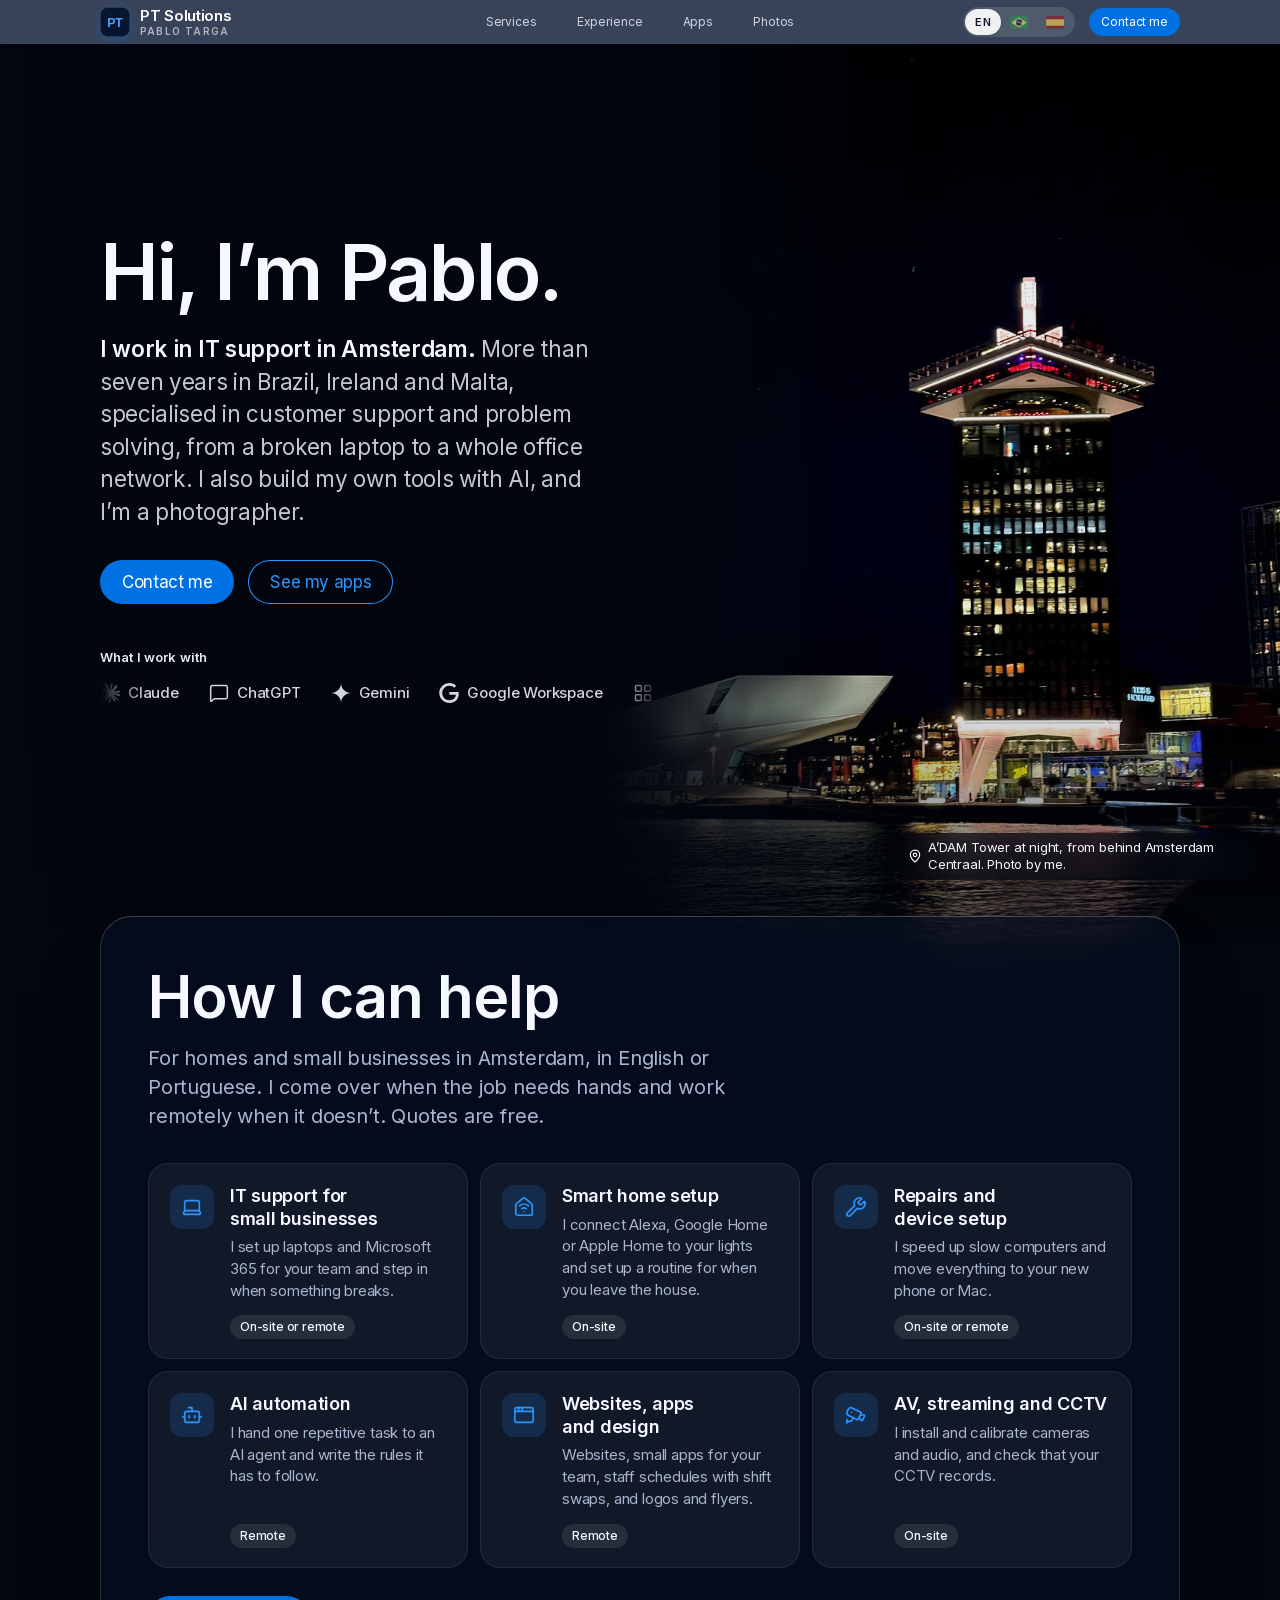
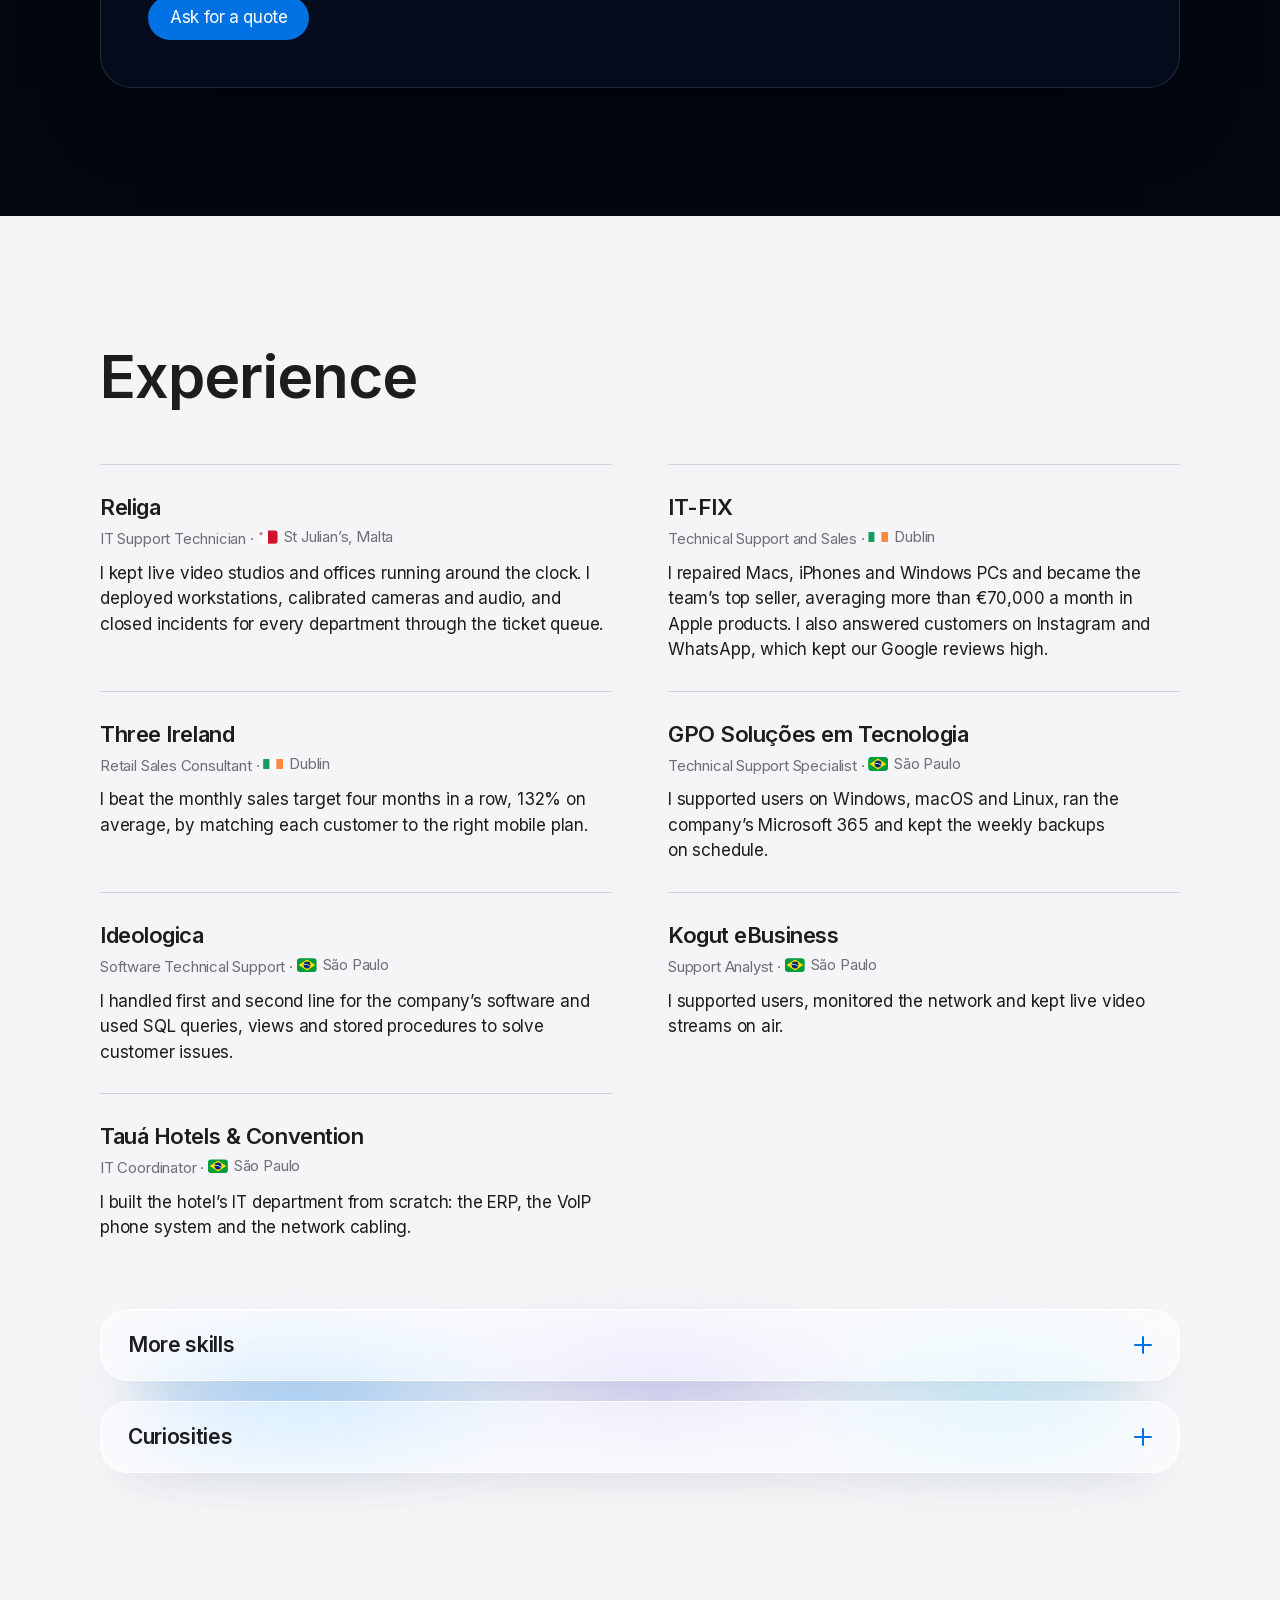
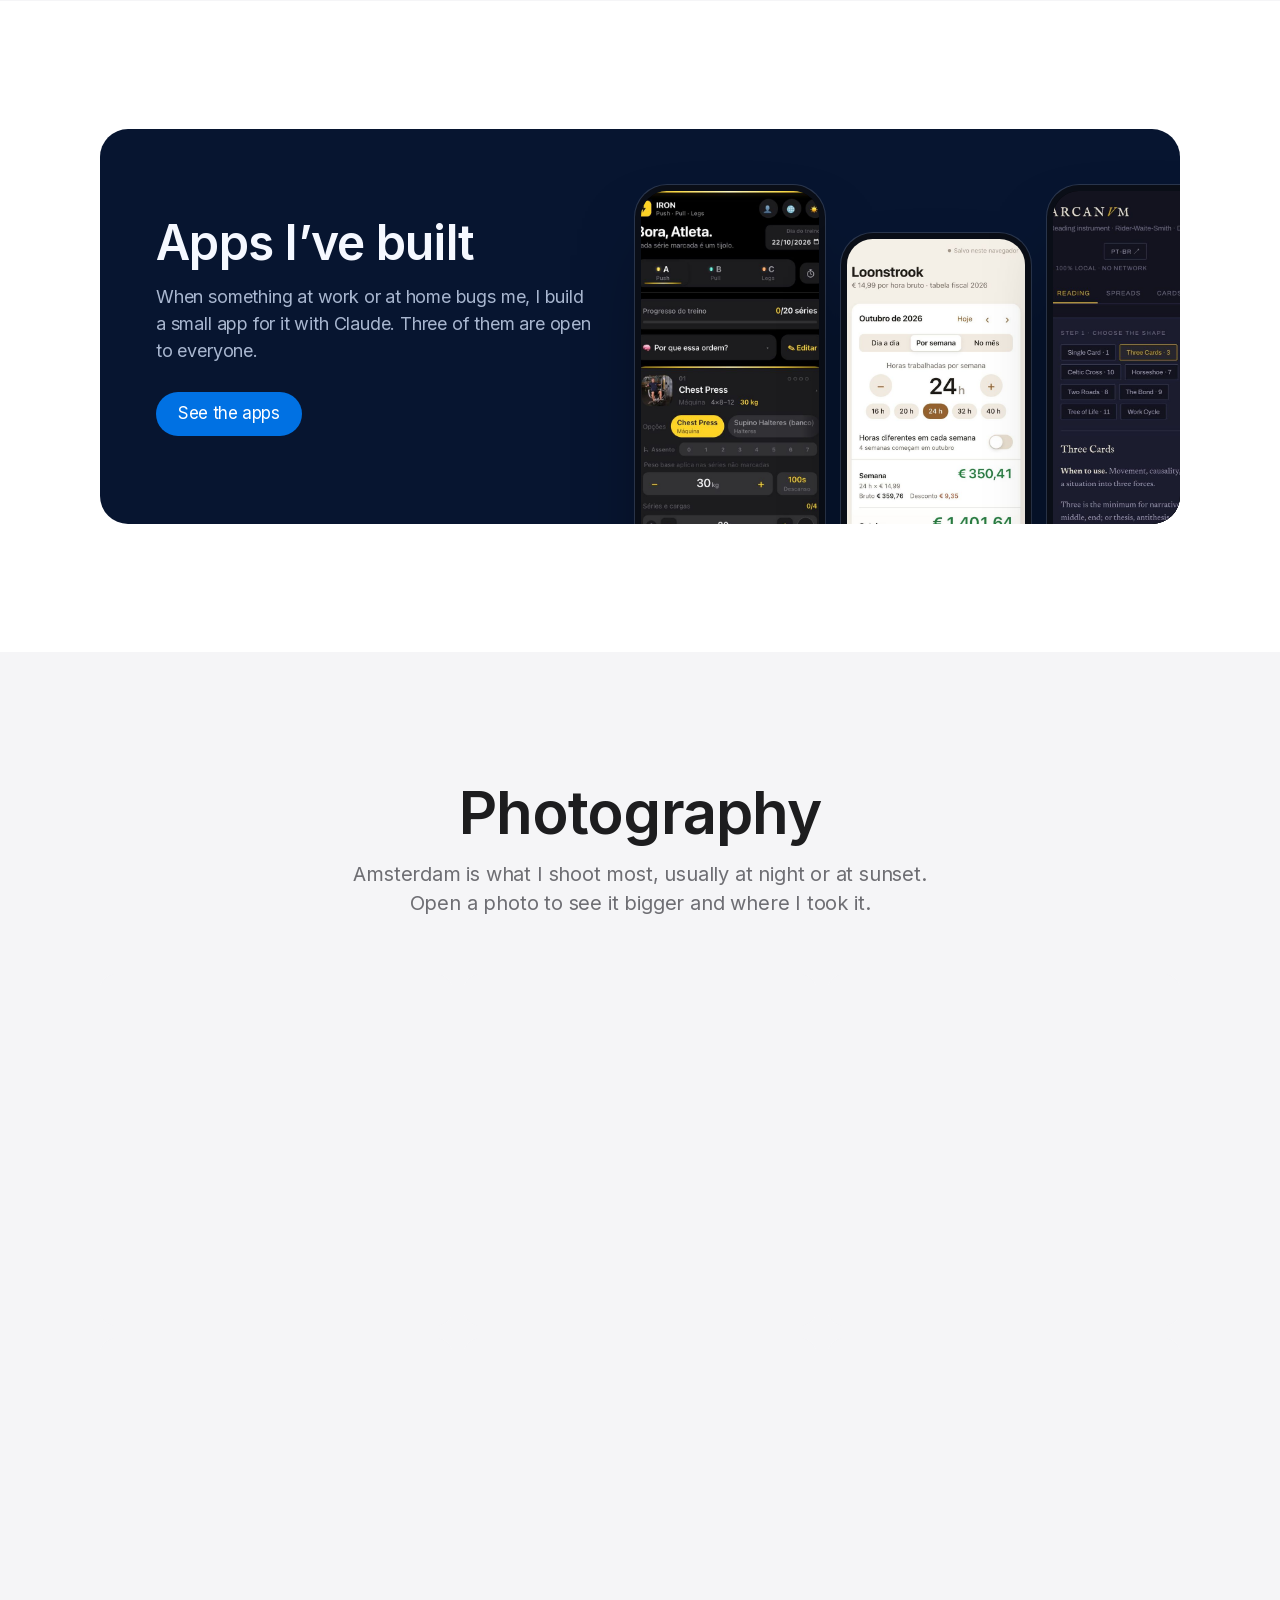
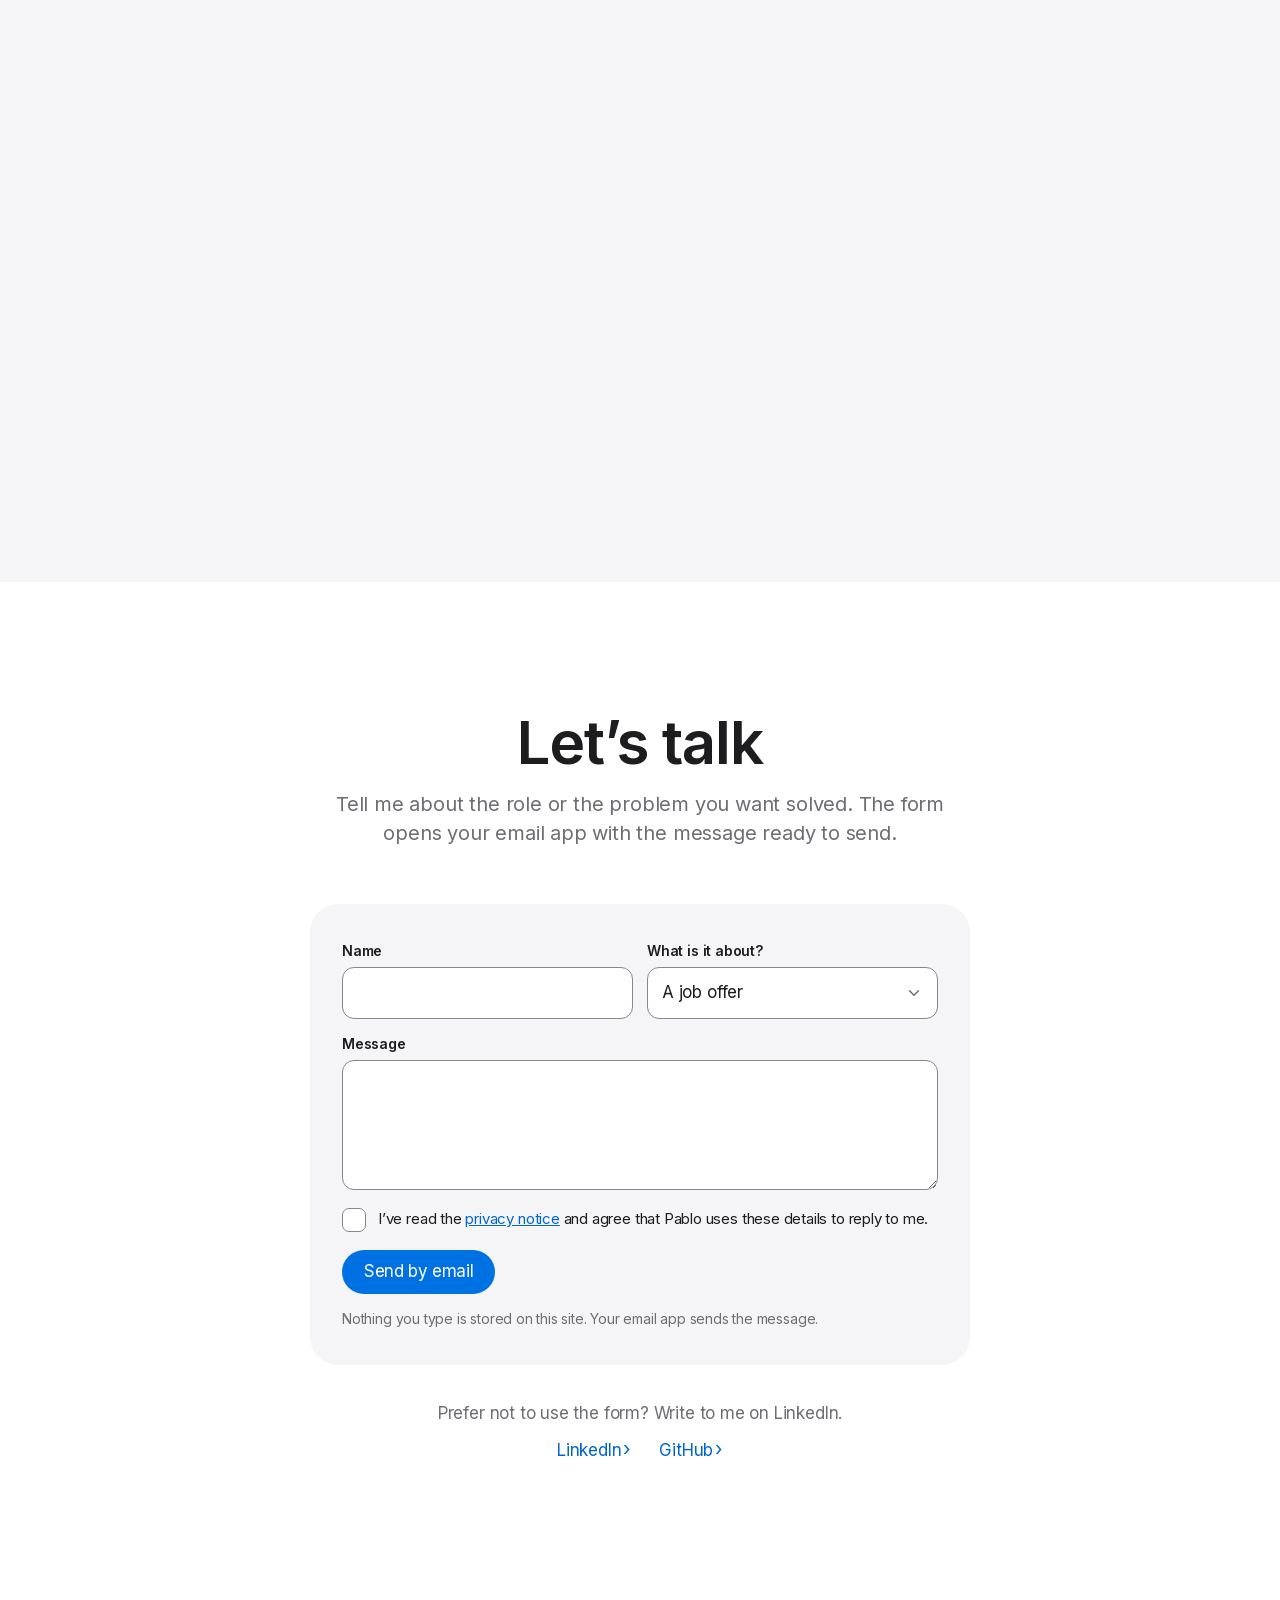
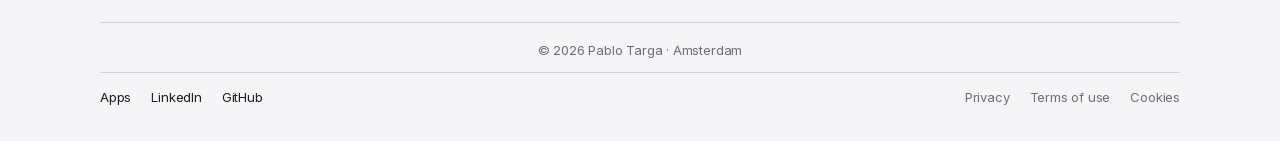
==== index.html @ 2fe803c7 "Websites, apps and design page New build.html in EN/PT/ES: websites, small apps for teams, staff sch" ====
<!doctype html>
<!-- PÁGINA INICIAL (pablomtarga.github.io). Ordem: barra do topo, topo com a foto, serviços,
     experiência, chamada de apps, fotografia, contato, rodapé.
     REGRAS PARA EDITAR
     - Todo texto aparece 3 vezes: <span class="en">, <span class="pt"> e <span class="es">. Mude os três.
     - Textos dentro de atributos usam data-en / data-pt / data-es (ex.: descrição de imagem).
     - Não use style="..." nem <script> com código aqui: a segurança do site (CSP) bloqueia.
     - Guia completo: PORTFOLIO/COMO EDITAR O SITE.md (fora desta pasta, não vai para a internet). -->
<html lang="en">
<head>
<meta charset="utf-8">
<meta name="viewport" content="width=device-width, initial-scale=1">
<!-- SEGURANÇA (CSP): diz ao navegador o que o site pode carregar. Bloqueia scripts, estilos e
     imagens de outros sites. Não mexa sem saber o que está fazendo. -->
<meta http-equiv="Content-Security-Policy" content="default-src 'none'; script-src 'self'; style-src 'self'; img-src 'self' data:; media-src 'self'; font-src 'self'; connect-src 'none'; form-action 'none'; base-uri 'none'; object-src 'none'; require-trusted-types-for 'script'; trusted-types 'none'; upgrade-insecure-requests">
<meta name="referrer" content="strict-origin-when-cross-origin">
<!-- Título da aba e descrição para o Google, em inglês. As versões em PT e ES ficam no <body>,
     em data-title-pt / data-title-es e data-desc-pt / data-desc-es. -->
<title>Pablo Targa · IT support in Amsterdam</title>
<meta name="description" content="Pablo Targa, IT support technician in Amsterdam. Freelance IT support, smart home setup and AI automation for homes and small businesses.">
<meta name="theme-color" content="#071530">
<meta name="color-scheme" content="light">
<!-- Endereço oficial da página. Se o site mudar para um domínio próprio, troque aqui,
     nas linhas og: abaixo e nos dados do Google (JSON-LD). -->
<link rel="canonical" href="https://pablomtarga.github.io/">
<!-- Prévia que aparece quando alguém compartilha o link (LinkedIn, WhatsApp). Imagem: assets/og-image.jpg -->
<meta property="og:type" content="website">
<meta property="og:site_name" content="Pablo Targa">
<meta property="og:locale" content="en_GB">
<meta property="og:locale:alternate" content="pt_BR">
<meta property="og:locale:alternate" content="es_ES">
<meta property="og:title" content="Pablo Targa · IT support in Amsterdam">
<meta property="og:description" content="IT support technician and photographer in Amsterdam who builds his own tools with AI.">
<meta property="og:url" content="https://pablomtarga.github.io/">
<meta property="og:image" content="https://pablomtarga.github.io/assets/og-image.jpg">
<meta property="og:image:width" content="1200">
<meta property="og:image:height" content="630">
<meta property="og:image:alt" content="Pablo Targa · IT support in Amsterdam">
<meta name="twitter:card" content="summary_large_image">
<meta name="twitter:image" content="https://pablomtarga.github.io/assets/og-image.jpg">
<link rel="me" href="https://www.linkedin.com/in/pablomtarga">
<link rel="me" href="https://github.com/pablomtarga">
<link rel="icon" href="assets/favicon.svg?v=2" type="image/svg+xml">
<link rel="apple-touch-icon" href="assets/apple-touch-icon.png">
<!-- Estilo (site.css) e comportamento (boot.js e site.js). O ?v=N obriga o navegador a baixar a
     versão nova: suba o N em TODAS as páginas quando mudar um desses arquivos
     (ou rode FERRAMENTAS/nova-versao.py). -->
<link rel="stylesheet" href="assets/css/site.css?v=23">
<script src="assets/js/boot.js?v=23"></script>
<script src="assets/js/site.js?v=23" defer></script>
<!-- Dados para o Google (JSON-LD): quem você é, cargo, serviços e perfis. Não aparece na tela. -->
<script type="application/ld+json">
{
  "@context": "https://schema.org",
  "@graph": [
    { "@type": "WebSite", "@id": "https://pablomtarga.github.io/#site", "url": "https://pablomtarga.github.io/", "name": "Pablo Targa", "inLanguage": ["en", "pt-BR", "es"] },
    { "@type": "ProfilePage", "url": "https://pablomtarga.github.io/", "isPartOf": { "@id": "https://pablomtarga.github.io/#site" }, "dateModified": "2026-10-24", "mainEntity": { "@id": "https://pablomtarga.github.io/#pablo" } },
    {
      "@type": "Person",
      "@id": "https://pablomtarga.github.io/#pablo",
      "name": "Pablo Targa",
      "url": "https://pablomtarga.github.io/",
      "jobTitle": "IT Support Technician",
      "brand": { "@type": "Brand", "name": "PT Solutions" },
      "description": "IT support technician and photographer in Amsterdam who builds his own tools with AI.",
      "address": { "@type": "PostalAddress", "addressLocality": "Amsterdam", "addressCountry": "NL" },
      "hasOccupation": [
        { "@type": "Occupation", "name": "IT Support Technician", "occupationLocation": { "@type": "City", "name": "Amsterdam" } },
        { "@type": "Occupation", "name": "Photographer" }
      ],
      "hasCredential": [
        { "@type": "EducationalOccupationalCredential", "name": "Microsoft IT Support Specialist" },
        { "@type": "EducationalOccupationalCredential", "name": "Google AI Essentials" },
        { "@type": "EducationalOccupationalCredential", "name": "Google Technical Support Fundamentals" }
      ],
      "alumniOf": [{ "@type": "CollegeOrUniversity", "name": "UNIFAAT" }],
      "knowsLanguage": ["pt", "en", "es", "it"],
      "knowsAbout": ["IT support", "Customer support", "Problem solving", "Microsoft 365", "macOS", "Windows", "CCTV", "AI automation", "Claude Cowork", "AI agents", "Smart home setup", "Photography"],
      "makesOffer": [
        { "@type": "Offer", "itemOffered": { "@type": "Service", "name": "IT support for small businesses", "areaServed": { "@type": "City", "name": "Amsterdam" } } },
        { "@type": "Offer", "itemOffered": { "@type": "Service", "name": "Smart home setup", "areaServed": { "@type": "City", "name": "Amsterdam" } } },
        { "@type": "Offer", "itemOffered": { "@type": "Service", "name": "Repairs and device setup", "areaServed": { "@type": "City", "name": "Amsterdam" } } },
        { "@type": "Offer", "itemOffered": { "@type": "Service", "name": "AI automation", "areaServed": { "@type": "City", "name": "Amsterdam" } } },
        { "@type": "Offer", "itemOffered": { "@type": "Service", "name": "Websites, apps and design", "areaServed": { "@type": "City", "name": "Amsterdam" } } },
        { "@type": "Offer", "itemOffered": { "@type": "Service", "name": "AV, streaming and CCTV", "areaServed": { "@type": "City", "name": "Amsterdam" } } }
      ],
      "sameAs": ["https://www.linkedin.com/in/pablomtarga", "https://github.com/pablomtarga"]
    }
  ]
}
</script>
</head>
<body data-title-en="Pablo Targa · IT support in Amsterdam" data-title-pt="Pablo Targa · Suporte de TI em Amsterdam" data-desc-en="Pablo Targa, IT support technician in Amsterdam. Freelance IT support, smart home setup and AI automation for homes and small businesses." data-desc-pt="Pablo Targa, técnico de suporte de TI em Amsterdam. Suporte de TI freelance, casa inteligente e automação com IA para residências e pequenas empresas." data-title-es="Pablo Targa · Soporte de TI en Ámsterdam" data-desc-es="Pablo Targa, técnico de soporte de TI en Ámsterdam. Soporte de TI freelance, casa inteligente y automatización con IA para hogares y pequeñas empresas.">


<a class="skip" href="#main"><span class="en">Skip to content</span><span class="pt">Pular para o conteúdo</span><span class="es">Saltar al contenido</span></a>


<!-- ===== BARRA DO TOPO ===== igual em todas as páginas: mudou aqui, mude nas outras também.
     Os links levam às seções da página inicial pelo id (ex.: #services). -->
<header class="nav">
  <div class="nav__in">
    <a class="brand" href="#top" aria-label="PT Solutions · Pablo Targa"><svg class="brand__mark" viewBox="0 0 64 64" aria-hidden="true"><rect width="64" height="64" rx="14" fill="#071530"/><rect x="1" y="1" width="62" height="62" rx="13" fill="none" stroke="#ffffff" stroke-opacity="0.16" stroke-width="2"/><text x="32" y="42" text-anchor="middle" font-family="-apple-system, BlinkMacSystemFont, Helvetica, Arial, sans-serif" font-size="26" font-weight="700" fill="#4ea3ff">PT</text></svg><span class="brand__text"><span class="brand__name">PT Solutions</span><span class="brand__by">Pablo Targa</span></span></a>
    <nav class="nav__links" aria-label="Sections" data-attr="aria-label" data-en="Sections" data-pt="Seções" data-es="Secciones">
      <a class="nav__link" href="#services"><span class="en">Services</span><span class="pt">Serviços</span><span class="es">Servicios</span></a>
      <a class="nav__link" href="#experience"><span class="en">Experience</span><span class="pt">Experiência</span><span class="es">Experiencia</span></a>
      <a class="nav__link" href="#apps">Apps</a>
      <a class="nav__link" href="#photos"><span class="en">Photos</span><span class="pt">Fotos</span><span class="es">Fotos</span></a>
    </nav>
    <div class="nav__end">
      <div class="lang" role="group" aria-label="Language" data-attr="aria-label" data-en="Language" data-pt="Idioma" data-es="Idioma">
        <button type="button" data-lang="en" aria-pressed="true" lang="en" aria-label="EN, English">EN</button>
        <button type="button" data-lang="pt" aria-pressed="false" lang="pt-BR" aria-label="Português"><svg class="flag" viewBox="0 0 20 14" preserveAspectRatio="none" aria-hidden="true"><rect width="20" height="14" fill="#009c3b"/><path d="M10 1.6 18.3 7 10 12.4 1.7 7z" fill="#ffdf00"/><circle cx="10" cy="7" r="3.4" fill="#002776"/><path d="M6.75 6.3a8 8 0 0 1 6.55 2" fill="none" stroke="#fff" stroke-width=".75"/></svg></button>
        <button type="button" data-lang="es" aria-pressed="false" lang="es" aria-label="Español"><svg class="flag" viewBox="0 0 30 20" preserveAspectRatio="none" aria-hidden="true"><rect width="30" height="20" fill="#c60b1e"/><rect y="5" width="30" height="10" fill="#ffc400"/></svg></button>
      </div>
      <a class="btn btn--sm" href="#contact"><span class="en">Contact me</span><span class="pt">Fale comigo</span><span class="es">Contáctame</span></a>
      <button class="menu-btn" type="button" aria-expanded="false" aria-controls="menu" aria-label="Menu"><span></span><span></span></button>
    </div>
  </div>
</header>
<!-- Menu de tela cheia do celular (abre no botão ≡) -->
<nav class="menu" id="menu" aria-label="Menu" hidden>
  <ul class="menu__main">
    <li><a href="#services"><span class="en">Services</span><span class="pt">Serviços</span><span class="es">Servicios</span></a></li>
    <li><a href="#experience"><span class="en">Experience</span><span class="pt">Experiência</span><span class="es">Experiencia</span></a></li>
    <li><a href="#apps">Apps</a></li>
    <li><a href="#photos"><span class="en">Photos</span><span class="pt">Fotos</span><span class="es">Fotos</span></a></li>
  </ul>
  <a class="btn" href="#contact"><span class="en">Contact me</span><span class="pt">Fale comigo</span><span class="es">Contáctame</span></a>
  <ul class="menu__more">
    <li><a href="https://www.linkedin.com/in/pablomtarga" target="_blank" rel="noopener noreferrer">LinkedIn</a></li>
  </ul>
</nav>

<main id="main">

<!-- ===== TOPO ===== foto do A'DAM ao fundo (fica parada enquanto o topo e os serviços passam por cima),
     "Hi, I'm Pablo", botões, faixa de logos "What I work with" e crédito da foto.
     A faixa de logos aparece duas vezes (a segunda com aria-hidden) para emendar sem buraco:
     mudou um logo, mude nas duas listas. -->
<div class="stage dark">
  <div class="stage__bg" aria-hidden="true">
    <img class="stage__img stage__img--sharp" src="assets/photos/adam-night-1500.jpg" srcset="assets/photos/adam-night-900.jpg 900w, assets/photos/adam-night-1500.jpg 1500w" sizes="(min-width: 834px) 75vh, 100vw" width="1500" height="2000" fetchpriority="high" alt="">
    <img class="stage__img stage__img--soft" src="assets/photos/adam-night-blur.jpg" width="240" height="320" alt="">
    <div class="stage__shade"></div>
    <div class="stage__dim"></div>
  </div>

<section class="hero" id="top">
  <div class="hero__in">
    <h1 class="rise"><span class="en">Hi, I’m Pablo.</span><span class="pt">Oi, eu sou o Pablo.</span><span class="es">Hola, soy Pablo.</span></h1>
    <p class="hero__lead rise d1"><span class="en"><b>I work in IT support in Amsterdam.</b> More than seven years in Brazil, Ireland and Malta, specialised in customer support and problem solving, from a broken laptop to a whole office network. I also build my own tools with AI, and I’m a photographer.</span><span class="pt"><b>Trabalho com suporte de TI em Amsterdam.</b> São mais de sete anos no Brasil, na Irlanda e em Malta, especializado em atendimento ao cliente e resolução de problemas, do notebook quebrado à rede de um escritório inteiro. Também crio minhas ferramentas com IA e sou fotógrafo.</span><span class="es"><b>Trabajo en soporte de TI en Ámsterdam.</b> Más de siete años en Brasil, Irlanda y Malta, especializado en atención al cliente y resolución de problemas, desde un portátil roto hasta la red de una oficina entera. También creo mis propias herramientas con IA y soy fotógrafo.</span></p>
    <div class="hero__cta rise d2">
      <div class="cta-menu">
        <a class="btn" href="#contact"><span class="en">Contact me</span><span class="pt">Fale comigo</span><span class="es">Contáctame</span></a>
        <ul class="cta-menu__pop">
          <li><a href="https://www.linkedin.com/in/pablomtarga" target="_blank" rel="noopener noreferrer"><svg class="cta-menu__ic" viewBox="0 0 24 24" aria-hidden="true"><rect x="2" y="2" width="20" height="20" rx="4.5" fill="#0a66c2"/><rect x="6" y="10" width="2.7" height="8" rx=".4" fill="#fff"/><circle cx="7.35" cy="6.9" r="1.55" fill="#fff"/><path d="M10.7 10h2.6v1.2c.5-.8 1.5-1.45 2.8-1.45 2.05 0 3.1 1.3 3.1 3.65V18h-2.7v-4.2c0-1.15-.45-1.85-1.45-1.85s-1.75.75-1.75 2V18h-2.6z" fill="#fff"/></svg><span><span class="en">Message me on LinkedIn</span><span class="pt">Me chame no LinkedIn</span><span class="es">Escríbeme por LinkedIn</span></span></a></li>
          <li><a href="#contact"><svg class="cta-menu__ic cta-menu__ic--line" viewBox="0 0 24 24" aria-hidden="true"><use href="#lu-mail"/></svg><span><span class="en">Use the form below</span><span class="pt">Usar o formulário abaixo</span><span class="es">Usar el formulario de abajo</span></span></a></li>
        </ul>
      </div>
      <a class="btn btn--ghost" href="apps.html"><span class="en">See my apps</span><span class="pt">Ver meus apps</span><span class="es">Ver mis apps</span></a>
    </div>
    <div class="tools rise d3">
      <h2 class="tools__h"><span class="en">What I work with</span><span class="pt">Com o que eu trabalho</span><span class="es">Con qué trabajo</span></h2>
      <div class="marquee">
        <ul class="marquee__track"><li class="tool"><svg class="si" fill="currentColor" aria-hidden="true"><use href="#si-claude"/></svg><span>Claude</span></li><li class="tool"><svg class="lu" aria-hidden="true"><use href="#lu-message-square"/></svg><span>ChatGPT</span></li><li class="tool"><svg class="si" fill="currentColor" aria-hidden="true"><use href="#si-googlegemini"/></svg><span>Gemini</span></li><li class="tool"><svg class="si" fill="currentColor" aria-hidden="true"><use href="#si-google"/></svg><span>Google Workspace</span></li><li class="tool"><svg class="lu" aria-hidden="true"><use href="#lu-layout-grid"/></svg><span>Microsoft 365</span></li><li class="tool"><svg class="lu" aria-hidden="true"><use href="#lu-image"/></svg><span>Adobe Photoshop</span></li><li class="tool"><svg class="lu" aria-hidden="true"><use href="#lu-film"/></svg><span>Adobe Premiere</span></li><li class="tool"><svg class="si" fill="currentColor" aria-hidden="true"><use href="#si-apple"/></svg><span>Apple</span></li><li class="tool"><svg class="lu" aria-hidden="true"><use href="#lu-house"/></svg><span>Apple Home</span></li><li class="tool"><svg class="si" fill="currentColor" aria-hidden="true"><use href="#si-googlehome"/></svg><span>Google Home</span></li><li class="tool"><svg class="lu" aria-hidden="true"><use href="#lu-speaker"/></svg><span>Alexa</span></li><li class="tool"><svg class="si" fill="currentColor" aria-hidden="true"><use href="#si-whatsapp"/></svg><span>WhatsApp Business</span></li><li class="tool"><svg class="si" fill="currentColor" aria-hidden="true"><use href="#si-github"/></svg><span>GitHub</span></li><li class="tool"><svg class="lu" aria-hidden="true"><use href="#lu-bot"/></svg><span><span class="en">AI agents</span><span class="pt">Agentes de IA</span><span class="es">Agentes de IA</span></span></li></ul>
        <ul class="marquee__track" aria-hidden="true"><li class="tool"><svg class="si" fill="currentColor" aria-hidden="true"><use href="#si-claude"/></svg><span>Claude</span></li><li class="tool"><svg class="lu" aria-hidden="true"><use href="#lu-message-square"/></svg><span>ChatGPT</span></li><li class="tool"><svg class="si" fill="currentColor" aria-hidden="true"><use href="#si-googlegemini"/></svg><span>Gemini</span></li><li class="tool"><svg class="si" fill="currentColor" aria-hidden="true"><use href="#si-google"/></svg><span>Google Workspace</span></li><li class="tool"><svg class="lu" aria-hidden="true"><use href="#lu-layout-grid"/></svg><span>Microsoft 365</span></li><li class="tool"><svg class="lu" aria-hidden="true"><use href="#lu-image"/></svg><span>Adobe Photoshop</span></li><li class="tool"><svg class="lu" aria-hidden="true"><use href="#lu-film"/></svg><span>Adobe Premiere</span></li><li class="tool"><svg class="si" fill="currentColor" aria-hidden="true"><use href="#si-apple"/></svg><span>Apple</span></li><li class="tool"><svg class="lu" aria-hidden="true"><use href="#lu-house"/></svg><span>Apple Home</span></li><li class="tool"><svg class="si" fill="currentColor" aria-hidden="true"><use href="#si-googlehome"/></svg><span>Google Home</span></li><li class="tool"><svg class="lu" aria-hidden="true"><use href="#lu-speaker"/></svg><span>Alexa</span></li><li class="tool"><svg class="si" fill="currentColor" aria-hidden="true"><use href="#si-whatsapp"/></svg><span>WhatsApp Business</span></li><li class="tool"><svg class="si" fill="currentColor" aria-hidden="true"><use href="#si-github"/></svg><span>GitHub</span></li><li class="tool"><svg class="lu" aria-hidden="true"><use href="#lu-bot"/></svg><span><span class="en">AI agents</span><span class="pt">Agentes de IA</span><span class="es">Agentes de IA</span></span></li></ul>
      </div>
    </div>
  </div>
  <p class="hero__credit"><svg class="lu" aria-hidden="true"><use href="#lu-map-pin"/></svg><span class="en">A’DAM Tower at night, from behind Amsterdam Centraal. Photo by me.</span><span class="pt">A torre A’DAM à noite, vista de trás da Amsterdam Centraal. Foto minha.</span><span class="es">La torre A’DAM de noche, desde detrás de Amsterdam Centraal. Foto mía.</span></p>
</section>

<!-- ===== SERVIÇOS ===== cada <li class="svc"> é um cartão clicável.
     data-topic="..." escolhe o assunto no formulário: precisa ser igual a um value da lista
     (o cartão "Websites, apps and design" é diferente: leva para a página build.html)
     <select id="f-topic"> lá no contato. Ícone: <use href="#lu-..."> (desenhos no fim do arquivo). -->
<section class="section svc-section" id="services">
  <div class="wrap">
    <div class="glass">
      <div class="head head--left">
        <h2><span class="en">How I can help</span><span class="pt">Como posso ajudar</span><span class="es">Cómo puedo ayudarte</span></h2>
        <p><span class="en">For homes and small businesses in Amsterdam, in English or Portuguese. I come over when the job needs hands and work remotely when it doesn’t. Quotes are free.</span><span class="pt">Atendo em casa e em pequenas empresas em Amsterdam, em inglês ou português. Vou até você quando o serviço pede presença e resolvo a distância quando dá. O orçamento é grátis.</span><span class="es">Para hogares y pequeñas empresas en Ámsterdam, en inglés o portugués. Voy a tu casa u oficina cuando el trabajo lo necesita y lo resuelvo a distancia cuando no. El presupuesto es gratis.</span></p>
      </div>
      <ul class="services">
        <li class="svc" id="svc-it">
          <span class="svc__ic"><svg class="lu" aria-hidden="true"><use href="#lu-laptop"/></svg></span>
          <h3><a class="svc__link" href="#contact" data-topic="it"><span class="en">IT support for small businesses</span><span class="pt">Suporte de TI para pequenas empresas</span><span class="es">Soporte de TI para pequeñas empresas</span><span class="sr-only"><span class="en">: ask for a quote</span><span class="pt">: pedir orçamento</span><span class="es">: pedir presupuesto</span></span></a></h3>
          <p><span class="en">I set up laptops and Microsoft 365 for your team and step in when something breaks.</span><span class="pt">Configuro notebooks e Microsoft 365 para a sua equipe e resolvo quando algo para de funcionar.</span><span class="es">Configuro portátiles y Microsoft 365 para tu equipo y lo soluciono cuando algo falla.</span></p>
          <span class="svc__mode"><span class="en">On-site or remote</span><span class="pt">Presencial ou remoto</span><span class="es">Presencial o remoto</span></span>
        </li>
        <li class="svc" id="svc-home">
          <span class="svc__ic"><svg class="lu" aria-hidden="true"><use href="#lu-house-wifi"/></svg></span>
          <h3><a class="svc__link" href="#contact" data-topic="home"><span class="en">Smart home setup</span><span class="pt">Casa inteligente</span><span class="es">Casa inteligente</span><span class="sr-only"><span class="en">: ask for a quote</span><span class="pt">: pedir orçamento</span><span class="es">: pedir presupuesto</span></span></a></h3>
          <p><span class="en">I connect Alexa, Google Home or Apple Home to your lights and set up a routine for when you leave the house.</span><span class="pt">Conecto a Alexa, o Google Home ou o Apple Home às suas luzes e crio uma rotina para quando você sai de casa.</span><span class="es">Conecto Alexa, Google Home o Apple Home a tus luces y creo una rutina para cuando sales de casa.</span></p>
          <span class="svc__mode"><span class="en">On-site</span><span class="pt">Presencial</span><span class="es">Presencial</span></span>
        </li>
        <li class="svc" id="svc-repair">
          <span class="svc__ic"><svg class="lu" aria-hidden="true"><use href="#lu-wrench"/></svg></span>
          <h3><a class="svc__link" href="#contact" data-topic="repair"><span class="en">Repairs and device setup</span><span class="pt">Reparos e configuração</span><span class="es">Reparaciones y configuración</span><span class="sr-only"><span class="en">: ask for a quote</span><span class="pt">: pedir orçamento</span><span class="es">: pedir presupuesto</span></span></a></h3>
          <p><span class="en">I speed up slow computers and move everything to your new phone or Mac.</span><span class="pt">Deixo computador lento rápido de novo e passo tudo para o seu celular ou Mac novo.</span><span class="es">Hago que un ordenador lento vuelva a ir rápido y paso todo a tu móvil o Mac nuevo.</span></p>
          <span class="svc__mode"><span class="en">On-site or remote</span><span class="pt">Presencial ou remoto</span><span class="es">Presencial o remoto</span></span>
        </li>
        <li class="svc" id="svc-ai">
          <span class="svc__ic"><svg class="lu" aria-hidden="true"><use href="#lu-bot"/></svg></span>
          <h3><a class="svc__link" href="#contact" data-topic="ai"><span class="en">AI automation</span><span class="pt">Automação com IA</span><span class="es">Automatización con IA</span><span class="sr-only"><span class="en">: ask for a quote</span><span class="pt">: pedir orçamento</span><span class="es">: pedir presupuesto</span></span></a></h3>
          <p><span class="en">I hand one repetitive task to an AI agent and write the rules it has to follow.</span><span class="pt">Passo uma tarefa repetitiva para um agente de IA e escrevo as regras que ele tem que seguir.</span><span class="es">Le paso una tarea repetitiva a un agente de IA y escribo las reglas que tiene que seguir.</span></p>
          <span class="svc__mode"><span class="en">Remote</span><span class="pt">Remoto</span><span class="es">Remoto</span></span>
        </li>
        <li class="svc" id="svc-web">
          <span class="svc__ic"><svg class="lu" aria-hidden="true"><use href="#lu-app-window"/></svg></span>
          <h3><a class="svc__link" href="build.html"><span class="en">Websites, apps and design</span><span class="pt">Sites, apps e design</span><span class="es">Webs, apps y diseño</span><span class="sr-only"><span class="en">: see what I make</span><span class="pt">: ver o que eu crio</span><span class="es">: ver qué creo</span></span></a></h3>
          <p><span class="en">Websites, small apps for your team, staff schedules with shift swaps, and logos and flyers.</span><span class="pt">Sites, apps simples para a equipe, escalas com troca de turno, e logos e flyers.</span><span class="es">Webs, apps sencillas para tu equipo, cuadrantes con cambios de turno, y logos y flyers.</span></p>
          <span class="svc__mode"><span class="en">Remote</span><span class="pt">Remoto</span><span class="es">Remoto</span></span>
        </li>
        <li class="svc" id="svc-av">
          <span class="svc__ic"><svg class="lu" aria-hidden="true"><use href="#lu-cctv"/></svg></span>
          <h3><a class="svc__link" href="#contact" data-topic="av"><span class="en">AV, streaming and CCTV</span><span class="pt">Áudio e vídeo, streaming e CFTV</span><span class="es">Audio y vídeo, streaming y CCTV</span><span class="sr-only"><span class="en">: ask for a quote</span><span class="pt">: pedir orçamento</span><span class="es">: pedir presupuesto</span></span></a></h3>
          <p><span class="en">I install and calibrate cameras and audio, and check that your CCTV records.</span><span class="pt">Instalo e calibro câmeras e áudio, e confiro se o CFTV está gravando.</span><span class="es">Instalo y calibro cámaras y audio, y compruebo que tu CCTV graba.</span></p>
          <span class="svc__mode"><span class="en">On-site</span><span class="pt">Presencial</span><span class="es">Presencial</span></span>
        </li>
      </ul>
      <div class="cta-row">
        <a class="btn" href="#contact"><span class="en">Ask for a quote</span><span class="pt">Pedir orçamento</span><span class="es">Pedir presupuesto</span></a>
      </div>
    </div>
  </div>
</section>
</div>

<!-- ===== EXPERIÊNCIA ===== um <article class="job"> por emprego. Bandeira: <use href="#fl-mt">
     (Malta), #fl-ie (Irlanda), #fl-br (Brasil). Logo abaixo ficam as gavetas:
     - "More skills": cada app é um <li class="app">. Nível: m1 = básico, m2 = intermediário,
       m3 = avançado (mude a classe "meter m3" e o texto Advanced/Avançado/Avanzado juntos).
     - "Curiosities": três cartões com emoji animado (cur--cup, cur--clap, cur--flip). -->
<section class="section section--alt" id="experience">
  <div class="wrap">
    <div class="head head--left">
      <h2><span class="en">Experience</span><span class="pt">Experiência</span><span class="es">Experiencia</span></h2>
    </div>
    <div class="jobs-grid">
        <article class="job">
          <h3>Religa</h3>
          <p class="job__meta"><span class="en">IT Support Technician</span><span class="pt">Técnico de suporte de TI</span><span class="es">Técnico de soporte de TI</span> · <span class="job__place"><svg class="flag" aria-hidden="true"><use href="#fl-mt"/></svg>St Julian’s, Malta</span></p>
          <p><span class="en">I kept live video studios and offices running around the clock. I deployed workstations, calibrated cameras and audio, and closed incidents for every department through the ticket queue.</span><span class="pt">Mantive estúdios de vídeo ao vivo e escritórios funcionando 24 horas. Instalei estações de trabalho, calibrei câmeras e áudio e resolvi chamados de todos os setores pela fila de tickets.</span><span class="es">Mantuve en marcha estudios de vídeo en directo y oficinas las 24 horas. Instalé puestos de trabajo, calibré cámaras y audio, y cerré incidencias de todos los departamentos a través de la cola de tickets.</span></p>
        </article>
        <article class="job">
          <h3>IT-FIX</h3>
          <p class="job__meta"><span class="en">Technical Support and Sales</span><span class="pt">Suporte técnico e vendas</span><span class="es">Soporte técnico y ventas</span> · <span class="job__place"><svg class="flag" aria-hidden="true"><use href="#fl-ie"/></svg>Dublin</span></p>
          <p><span class="en">I repaired Macs, iPhones and Windows PCs and became the team’s top seller, averaging more than €70,000 a month in Apple products. I also answered customers on Instagram and WhatsApp, which kept our Google reviews high.</span><span class="pt">Consertei Macs, iPhones e PCs com Windows e virei o maior vendedor da equipe, com média de mais de €70 mil por mês em produtos Apple. Também atendia clientes pelo Instagram e pelo WhatsApp, o que manteve as avaliações no Google lá em cima.</span><span class="es">Reparé Macs, iPhones y PCs con Windows y me convertí en el mejor vendedor del equipo, con una media de más de 70.000 € al mes en productos Apple. También atendía a clientes por Instagram y WhatsApp, lo que mantuvo altas nuestras reseñas en Google.</span></p>
        </article>
        <article class="job">
          <h3>Three Ireland</h3>
          <p class="job__meta"><span class="en">Retail Sales Consultant</span><span class="pt">Consultor de vendas</span><span class="es">Asesor comercial</span> · <span class="job__place"><svg class="flag" aria-hidden="true"><use href="#fl-ie"/></svg>Dublin</span></p>
          <p><span class="en">I beat the monthly sales target four months in a row, 132% on average, by matching each customer to the right mobile plan.</span><span class="pt">Bati a meta mensal de vendas quatro meses seguidos, com média de 132%, indicando o plano de celular certo para cada cliente.</span><span class="es">Superé el objetivo mensual de ventas cuatro meses seguidos, con un 132 % de media, recomendando a cada cliente el plan móvil adecuado.</span></p>
        </article>
        <article class="job">
          <h3>GPO Soluções em Tecnologia</h3>
          <p class="job__meta"><span class="en">Technical Support Specialist</span><span class="pt">Especialista em suporte técnico</span><span class="es">Especialista en soporte técnico</span> · <span class="job__place"><svg class="flag" aria-hidden="true"><use href="#fl-br"/></svg>São Paulo</span></p>
          <p><span class="en">I supported users on Windows, macOS and Linux, ran the company’s Microsoft 365 and kept the weekly backups on schedule.</span><span class="pt">Dei suporte a usuários de Windows, macOS e Linux, administrei o Microsoft 365 da empresa e mantive os backups semanais em dia.</span><span class="es">Di soporte a usuarios de Windows, macOS y Linux, gestioné el Microsoft 365 de la empresa y mantuve al día las copias de seguridad semanales.</span></p>
        </article>
        <article class="job">
          <h3>Ideologica</h3>
          <p class="job__meta"><span class="en">Software Technical Support</span><span class="pt">Suporte técnico de software</span><span class="es">Soporte técnico de software</span> · <span class="job__place"><svg class="flag" aria-hidden="true"><use href="#fl-br"/></svg>São Paulo</span></p>
          <p><span class="en">I handled first and second line for the company’s software and used SQL queries, views and stored procedures to solve customer issues.</span><span class="pt">Fiz o atendimento N1 e N2 do software da empresa e usei consultas SQL, views e stored procedures para resolver os problemas dos clientes.</span><span class="es">Atendí el primer y el segundo nivel del software de la empresa y usé consultas SQL, vistas y procedimientos almacenados para resolver los problemas de los clientes.</span></p>
        </article>
        <article class="job">
          <h3>Kogut eBusiness</h3>
          <p class="job__meta"><span class="en">Support Analyst</span><span class="pt">Analista de suporte</span><span class="es">Analista de soporte</span> · <span class="job__place"><svg class="flag" aria-hidden="true"><use href="#fl-br"/></svg>São Paulo</span></p>
          <p><span class="en">I supported users, monitored the network and kept live video streams on air.</span><span class="pt">Dei suporte aos usuários, monitorei a rede e mantive transmissões de vídeo ao vivo no ar.</span><span class="es">Di soporte a los usuarios, monitoricé la red y mantuve en el aire las retransmisiones de vídeo en directo.</span></p>
        </article>
        <article class="job">
          <h3>Tauá Hotels &amp; Convention</h3>
          <p class="job__meta"><span class="en">IT Coordinator</span><span class="pt">Coordenador de TI</span><span class="es">Coordinador de TI</span> · <span class="job__place"><svg class="flag" aria-hidden="true"><use href="#fl-br"/></svg>São Paulo</span></p>
          <p><span class="en">I built the hotel’s IT department from scratch: the ERP, the VoIP phone system and the network cabling.</span><span class="pt">Montei do zero o departamento de TI do hotel: o ERP, a telefonia VoIP e o cabeamento de rede.</span><span class="es">Monté desde cero el departamento de TI del hotel: el ERP, la telefonía VoIP y el cableado de red.</span></p>
        </article>
      </div>
      <div class="drawers">
        <details class="drawer more-skills">
        <summary><span><span class="en">More skills</span><span class="pt">Mais skills</span><span class="es">Más habilidades</span></span><span class="plus" aria-hidden="true"></span></summary>
        <div class="more-skills__body">
          <h3 class="ms-title"><span class="en">Apps I use</span><span class="pt">Apps que eu uso</span><span class="es">Apps que uso</span></h3>
          <p class="ms-hint"><span class="en">Hover over an app to see my level.</span><span class="pt">Passe o mouse sobre um app para ver o meu nível.</span><span class="es">Pasa el ratón sobre una app para ver mi nivel.</span></p>
          <div class="app-groups">
          <div class="app-group">
            <h4><span class="en">Systems</span><span class="pt">Sistemas</span><span class="es">Sistemas</span></h4>
            <ul class="apps-list"><li class="app"><svg class="si" fill="#000000" aria-hidden="true"><use href="#si-apple"/></svg><span>macOS</span><span class="lvl"><span class="meter m3" aria-hidden="true"><i></i><i></i><i></i></span><span class="sr-only">: </span><span class="en">Advanced</span><span class="pt">Avançado</span><span class="es">Avanzado</span></span></li><li class="app"><svg class="lu" aria-hidden="true"><use href="#lu-monitor"/></svg><span>Windows</span><span class="lvl"><span class="meter m3" aria-hidden="true"><i></i><i></i><i></i></span><span class="sr-only">: </span><span class="en">Advanced</span><span class="pt">Avançado</span><span class="es">Avanzado</span></span></li><li class="app"><svg class="si" fill="#1d1d1f" aria-hidden="true"><use href="#si-linux"/></svg><span>Linux</span><span class="lvl"><span class="meter m1" aria-hidden="true"><i></i><i></i><i></i></span><span class="sr-only">: </span><span class="en">Basic</span><span class="pt">Básico</span><span class="es">Básico</span></span></li><li class="app"><svg class="lu" aria-hidden="true"><use href="#lu-smartphone"/></svg><span>iOS</span><span class="lvl"><span class="meter m3" aria-hidden="true"><i></i><i></i><i></i></span><span class="sr-only">: </span><span class="en">Advanced</span><span class="pt">Avançado</span><span class="es">Avanzado</span></span></li><li class="app"><svg class="si" fill="#3DDC84" aria-hidden="true"><use href="#si-android"/></svg><span>Android</span><span class="lvl"><span class="meter m2" aria-hidden="true"><i></i><i></i><i></i></span><span class="sr-only">: </span><span class="en">Intermediate</span><span class="pt">Intermediário</span><span class="es">Intermedio</span></span></li></ul>
          </div>
          <div class="app-group">
            <h4><span class="en">Microsoft 365</span><span class="pt">Microsoft 365</span><span class="es">Microsoft 365</span></h4>
            <ul class="apps-list"><li class="app"><svg class="lu" aria-hidden="true"><use href="#lu-layout-grid"/></svg><span>Microsoft 365</span><span class="lvl"><span class="meter m3" aria-hidden="true"><i></i><i></i><i></i></span><span class="sr-only">: </span><span class="en">Advanced</span><span class="pt">Avançado</span><span class="es">Avanzado</span></span></li><li class="app"><svg class="lu" aria-hidden="true"><use href="#lu-mail"/></svg><span>Outlook</span><span class="lvl"><span class="meter m3" aria-hidden="true"><i></i><i></i><i></i></span><span class="sr-only">: </span><span class="en">Advanced</span><span class="pt">Avançado</span><span class="es">Avanzado</span></span></li><li class="app"><svg class="lu" aria-hidden="true"><use href="#lu-users"/></svg><span>Teams</span><span class="lvl"><span class="meter m3" aria-hidden="true"><i></i><i></i><i></i></span><span class="sr-only">: </span><span class="en">Advanced</span><span class="pt">Avançado</span><span class="es">Avanzado</span></span></li><li class="app"><svg class="lu" aria-hidden="true"><use href="#lu-share-2"/></svg><span>SharePoint</span><span class="lvl"><span class="meter m2" aria-hidden="true"><i></i><i></i><i></i></span><span class="sr-only">: </span><span class="en">Intermediate</span><span class="pt">Intermediário</span><span class="es">Intermedio</span></span></li></ul>
          </div>
          <div class="app-group">
            <h4><span class="en">Remote support</span><span class="pt">Suporte remoto</span><span class="es">Soporte remoto</span></h4>
            <ul class="apps-list"><li class="app"><svg class="si" fill="#0E8EE9" aria-hidden="true"><use href="#si-teamviewer"/></svg><span>TeamViewer</span><span class="lvl"><span class="meter m3" aria-hidden="true"><i></i><i></i><i></i></span><span class="sr-only">: </span><span class="en">Advanced</span><span class="pt">Avançado</span><span class="es">Avanzado</span></span></li><li class="app"><svg class="si" fill="#EF443B" aria-hidden="true"><use href="#si-anydesk"/></svg><span>AnyDesk</span><span class="lvl"><span class="meter m3" aria-hidden="true"><i></i><i></i><i></i></span><span class="sr-only">: </span><span class="en">Advanced</span><span class="pt">Avançado</span><span class="es">Avanzado</span></span></li></ul>
          </div>
          <div class="app-group">
            <h4><span class="en">AI and code</span><span class="pt">IA e código</span><span class="es">IA y código</span></h4>
            <ul class="apps-list"><li class="app"><svg class="si" fill="#D97757" aria-hidden="true"><use href="#si-claude"/></svg><span>Claude</span><span class="lvl"><span class="meter m3" aria-hidden="true"><i></i><i></i><i></i></span><span class="sr-only">: </span><span class="en">Advanced</span><span class="pt">Avançado</span><span class="es">Avanzado</span></span></li><li class="app"><svg class="lu" aria-hidden="true"><use href="#lu-message-square"/></svg><span>ChatGPT</span><span class="lvl"><span class="meter m3" aria-hidden="true"><i></i><i></i><i></i></span><span class="sr-only">: </span><span class="en">Advanced</span><span class="pt">Avançado</span><span class="es">Avanzado</span></span></li><li class="app"><svg class="si" fill="#8E75B2" aria-hidden="true"><use href="#si-googlegemini"/></svg><span>Gemini</span><span class="lvl"><span class="meter m2" aria-hidden="true"><i></i><i></i><i></i></span><span class="sr-only">: </span><span class="en">Intermediate</span><span class="pt">Intermediário</span><span class="es">Intermedio</span></span></li><li class="app"><svg class="si" fill="#181717" aria-hidden="true"><use href="#si-github"/></svg><span>GitHub</span><span class="lvl"><span class="meter m2" aria-hidden="true"><i></i><i></i><i></i></span><span class="sr-only">: </span><span class="en">Intermediate</span><span class="pt">Intermediário</span><span class="es">Intermedio</span></span></li><li class="app"><svg class="si" fill="#3FCF8E" aria-hidden="true"><use href="#si-supabase"/></svg><span>Supabase</span><span class="lvl"><span class="meter m1" aria-hidden="true"><i></i><i></i><i></i></span><span class="sr-only">: </span><span class="en">Basic</span><span class="pt">Básico</span><span class="es">Básico</span></span></li><li class="app"><svg class="si" fill="#E34F26" aria-hidden="true"><use href="#si-html5"/></svg><span>HTML</span><span class="lvl"><span class="meter m2" aria-hidden="true"><i></i><i></i><i></i></span><span class="sr-only">: </span><span class="en">Intermediate</span><span class="pt">Intermediário</span><span class="es">Intermedio</span></span></li></ul>
          </div>
          <div class="app-group">
            <h4><span class="en">Smart home</span><span class="pt">Casa inteligente</span><span class="es">Casa inteligente</span></h4>
            <ul class="apps-list"><li class="app"><svg class="si" fill="#4285F4" aria-hidden="true"><use href="#si-googlehome"/></svg><span>Google Home</span><span class="lvl"><span class="meter m3" aria-hidden="true"><i></i><i></i><i></i></span><span class="sr-only">: </span><span class="en">Advanced</span><span class="pt">Avançado</span><span class="es">Avanzado</span></span></li><li class="app"><svg class="lu" aria-hidden="true"><use href="#lu-speaker"/></svg><span>Alexa</span><span class="lvl"><span class="meter m3" aria-hidden="true"><i></i><i></i><i></i></span><span class="sr-only">: </span><span class="en">Advanced</span><span class="pt">Avançado</span><span class="es">Avanzado</span></span></li><li class="app"><svg class="lu" aria-hidden="true"><use href="#lu-house"/></svg><span>Apple Home</span><span class="lvl"><span class="meter m2" aria-hidden="true"><i></i><i></i><i></i></span><span class="sr-only">: </span><span class="en">Intermediate</span><span class="pt">Intermediário</span><span class="es">Intermedio</span></span></li></ul>
          </div>
          <div class="app-group">
            <h4><span class="en">Social media</span><span class="pt">Redes sociais</span><span class="es">Redes sociales</span></h4>
            <ul class="apps-list"><li class="app"><svg class="si" fill="#FF0069" aria-hidden="true"><use href="#si-instagram"/></svg><span>Instagram</span><span class="lvl"><span class="meter m3" aria-hidden="true"><i></i><i></i><i></i></span><span class="sr-only">: </span><span class="en">Advanced</span><span class="pt">Avançado</span><span class="es">Avanzado</span></span></li><li class="app"><svg class="si" fill="#25D366" aria-hidden="true"><use href="#si-whatsapp"/></svg><span>WhatsApp Business</span><span class="lvl"><span class="meter m3" aria-hidden="true"><i></i><i></i><i></i></span><span class="sr-only">: </span><span class="en">Advanced</span><span class="pt">Avançado</span><span class="es">Avanzado</span></span></li><li class="app"><svg class="si" fill="#000000" aria-hidden="true"><use href="#si-tiktok"/></svg><span>TikTok</span><span class="lvl"><span class="meter m2" aria-hidden="true"><i></i><i></i><i></i></span><span class="sr-only">: </span><span class="en">Intermediate</span><span class="pt">Intermediário</span><span class="es">Intermedio</span></span></li><li class="app"><svg class="si" fill="#000000" aria-hidden="true"><use href="#si-x"/></svg><span>X</span><span class="lvl"><span class="meter m2" aria-hidden="true"><i></i><i></i><i></i></span><span class="sr-only">: </span><span class="en">Intermediate</span><span class="pt">Intermediário</span><span class="es">Intermedio</span></span></li><li class="app"><svg class="si" fill="#0866FF" aria-hidden="true"><use href="#si-facebook"/></svg><span>Facebook</span><span class="lvl"><span class="meter m2" aria-hidden="true"><i></i><i></i><i></i></span><span class="sr-only">: </span><span class="en">Intermediate</span><span class="pt">Intermediário</span><span class="es">Intermedio</span></span></li></ul>
          </div>
          <div class="app-group">
            <h4><span class="en">Design and photo</span><span class="pt">Design e foto</span><span class="es">Diseño y foto</span></h4>
            <ul class="apps-list"><li class="app"><svg class="lu" aria-hidden="true"><use href="#lu-image"/></svg><span>Photoshop</span><span class="lvl"><span class="meter m2" aria-hidden="true"><i></i><i></i><i></i></span><span class="sr-only">: </span><span class="en">Intermediate</span><span class="pt">Intermediário</span><span class="es">Intermedio</span></span></li><li class="app"><svg class="lu" aria-hidden="true"><use href="#lu-pen-tool"/></svg><span>Illustrator</span><span class="lvl"><span class="meter m2" aria-hidden="true"><i></i><i></i><i></i></span><span class="sr-only">: </span><span class="en">Intermediate</span><span class="pt">Intermediário</span><span class="es">Intermedio</span></span></li><li class="app"><svg class="lu" aria-hidden="true"><use href="#lu-film"/></svg><span>Premiere</span><span class="lvl"><span class="meter m2" aria-hidden="true"><i></i><i></i><i></i></span><span class="sr-only">: </span><span class="en">Intermediate</span><span class="pt">Intermediário</span><span class="es">Intermedio</span></span></li><li class="app"><svg class="si" fill="#000000" aria-hidden="true"><use href="#si-coreldraw"/></svg><span>CorelDRAW</span><span class="lvl"><span class="meter m3" aria-hidden="true"><i></i><i></i><i></i></span><span class="sr-only">: </span><span class="en">Advanced</span><span class="pt">Avançado</span><span class="es">Avanzado</span></span></li></ul>
          </div>
          </div>
          <div class="ms-grid">
            <div class="ms-block">
              <h3><span class="en">Certificates and studies</span><span class="pt">Certificados e estudos</span><span class="es">Certificados y estudios</span></h3>
              <ul><li><span>Microsoft IT Support Specialist</span><span>Microsoft · Coursera</span></li><li><span>Google AI Essentials</span><span>Google · Coursera</span></li><li><span>Google Technical Support Fundamentals</span><span>Google · Coursera</span></li><li><span><span class="en">Systems Analysis and Development</span><span class="pt">Análise e Desenvolvimento de Sistemas</span><span class="es">Análisis y Desarrollo de Sistemas</span></span><span>UNIFAAT</span></li></ul>
            </div>
            <div class="ms-block">
              <h3><span class="en">Languages</span><span class="pt">Idiomas</span><span class="es">Idiomas</span></h3>
              <ul><li><span><span class="en">Portuguese</span><span class="pt">Português</span><span class="es">Portugués</span></span><span><span class="en">native</span><span class="pt">nativo</span><span class="es">nativo</span></span></li><li><span><span class="en">English</span><span class="pt">Inglês</span><span class="es">Inglés</span></span><span><span class="en">fluent</span><span class="pt">fluente</span><span class="es">fluido</span></span></li><li><span><span class="en">Spanish</span><span class="pt">Espanhol</span><span class="es">Español</span></span><span><span class="en">intermediate</span><span class="pt">intermediário</span><span class="es">intermedio</span></span></li><li><span><span class="en">Italian</span><span class="pt">Italiano</span><span class="es">Italiano</span></span><span><span class="en">basic</span><span class="pt">básico</span><span class="es">básico</span></span></li></ul>
            </div>
          </div>
        </div>
      </details>
        <details class="drawer curious">
          <summary><span><span class="en">Curiosities</span><span class="pt">Curiosidades</span><span class="es">Curiosidades</span></span><span class="plus" aria-hidden="true"></span></summary>
          <ul class="curious__list">
            <li class="cur cur--cup">
              <span class="cur__ic" aria-hidden="true"><span class="emo">☕</span></span>
              <h3><span class="en">Barista and bartender</span><span class="pt">Barista e bartender</span><span class="es">Barista y bartender</span></h3>
              <p><span class="en">I’ve worked as a barista and a bartender, with good reviews from customers on Google.</span><span class="pt">Já trabalhei como barista e bartender, com boas avaliações de clientes no Google.</span><span class="es">He trabajado como barista y bartender, con buenas reseñas de clientes en Google.</span></p>
            </li>
            <li class="cur cur--clap">
              <span class="cur__ic" aria-hidden="true"><span class="emo">🎬</span></span>
              <h3><span class="en">On a TV set</span><span class="pt">Num set de TV</span><span class="es">En un rodaje de TV</span></h3>
              <p><span class="en">I was a waiter on a Real Housewives shoot in Amsterdam.</span><span class="pt">Fui garçom numa gravação do Real Housewives em Amsterdam.</span><span class="es">Fui camarero en una grabación de Real Housewives en Ámsterdam.</span></p>
            </li>
            <li class="cur cur--flip">
              <span class="cur__ic" aria-hidden="true"><span class="emo">🤸</span></span>
              <h3><span class="en">Sports</span><span class="pt">Esportes</span><span class="es">Deportes</span></h3>
              <p><span class="en">I practise parkour and freerunning, and I trained taekwondo for 8 years, up to 2nd gup.</span><span class="pt">Pratico parkour e freerunning, e treinei taekwondo por 8 anos, até o 2º gub.</span><span class="es">Practico parkour y freerunning, y entrené taekwondo durante 8 años, hasta el 2.º gup.</span></p>
            </li>
          </ul>
        </details>
      </div>
    </div>
  </section>

<!-- ===== CHAMADA DE APPS ===== cartão escuro que leva à página apps.html -->
<section class="section" id="apps">
  <div class="wrap">
    <div class="teaser">
      <div>
        <h2><span class="en">Apps I’ve built</span><span class="pt">Apps que criei</span><span class="es">Apps que he creado</span></h2>
        <p><span class="en">When something at work or at home bugs me, I build a small app for it with Claude. Three of them are open to everyone.</span><span class="pt">Quando algo no trabalho ou em casa me incomoda, crio um app pequeno com o Claude. Três estão abertos para qualquer pessoa.</span><span class="es">Cuando algo en el trabajo o en casa me molesta, creo una pequeña app con Claude. Tres de ellas están abiertas para cualquiera.</span></p>
        <div class="cta-row">
          <a class="btn" href="apps.html"><span class="en">See the apps</span><span class="pt">Ver os apps</span><span class="es">Ver las apps</span></a>
        </div>
      </div>
      <div class="teaser__phones" aria-hidden="true">
        <div class="phone"><div class="phone__screen"><img src="assets/shots/iron-app-workout.jpg" width="600" height="1298" loading="lazy" alt=""></div></div>
        <div class="phone"><div class="phone__screen"><img src="assets/shots/nlsalary-mobile.jpg" width="600" height="1298" loading="lazy" alt=""></div></div>
        <div class="phone"><div class="phone__screen"><img src="assets/shots/arcano-mobile.jpg" width="600" height="1341" loading="lazy" alt=""></div></div>
      </div>
    </div>
  </div>
</section>

<!-- ===== FOTOGRAFIA ===== cada foto é um <button class="ph">:
     - src/srcset: miniaturas quadradas em assets/photos/sm/ (480 e 720px);
     - data-full: foto grande em assets/photos/xl/ (abre ao clicar);
     - data-place-en/pt/es: o local mostrado na foto ampliada; alt + data-en/pt/es: a descrição.
     Foto nova: gere as três versões com FERRAMENTAS/preparar-foto.py. -->
<section class="section section--alt" id="photos">
  <div class="wrap">
    <div class="head">
      <h2><span class="en">Photography</span><span class="pt">Fotografia</span><span class="es">Fotografía</span></h2>
      <p><span class="en">Amsterdam is what I shoot most, usually at night or at sunset. Open a photo to see it bigger and where I took it.</span><span class="pt">Fotografo mais Amsterdam, quase sempre à noite ou no pôr do sol. Abra uma foto para ver maior e onde eu tirei.</span><span class="es">Lo que más fotografío es Ámsterdam, casi siempre de noche o al atardecer. Abre una foto para verla en grande y saber dónde la hice.</span></p>
    </div>
    <ul class="gallery" aria-label="Photos" data-attr="aria-label" data-en="Photos" data-pt="Fotos" data-es="Fotos">
      <li><button class="ph" type="button" data-full="assets/photos/xl/canal-bridge-orange-sunset.jpg" data-place-en="Amsterdam-Zuid" data-place-pt="Amsterdam-Zuid" data-place-es="Ámsterdam-Zuid"><span class="sr-only"><span class="en">Enlarge photo: </span><span class="pt">Ampliar foto: </span><span class="es">Ampliar foto: </span></span><img src="assets/photos/sm/canal-bridge-orange-sunset-480.jpg" srcset="assets/photos/sm/canal-bridge-orange-sunset-480.jpg 480w, assets/photos/sm/canal-bridge-orange-sunset-720.jpg 720w" sizes="(max-width: 734px) 34vw, (max-width: 1100px) 31vw, 352px" width="720" height="720" loading="lazy" alt="Bright orange sunset over a canal bridge, with trees in silhouette" data-attr="alt" data-en="Bright orange sunset over a canal bridge, with trees in silhouette" data-pt="Pôr do sol laranja sobre uma ponte de canal, com árvores em silhueta" data-es="Atardecer naranja sobre un puente de canal, con árboles a contraluz"></button></li>
      <li><button class="ph" type="button" data-full="assets/photos/xl/adam-tower-blue-hour.jpg" data-place-en="The IJ, behind Amsterdam Centraal" data-place-pt="O IJ, atrás da Amsterdam Centraal" data-place-es="El IJ, detrás de Amsterdam Centraal"><span class="sr-only"><span class="en">Enlarge photo: </span><span class="pt">Ampliar foto: </span><span class="es">Ampliar foto: </span></span><img src="assets/photos/sm/adam-tower-blue-hour-480.jpg" srcset="assets/photos/sm/adam-tower-blue-hour-480.jpg 480w, assets/photos/sm/adam-tower-blue-hour-720.jpg 720w" sizes="(max-width: 734px) 34vw, (max-width: 1100px) 31vw, 352px" width="720" height="720" loading="lazy" alt="A’DAM Tower and the Eye Filmmuseum across the IJ at blue hour" data-attr="alt" data-en="A’DAM Tower and the Eye Filmmuseum across the IJ at blue hour" data-pt="A torre A’DAM e o Eye Filmmuseum do outro lado do IJ, ao anoitecer" data-es="La torre A’DAM y el Eye Filmmuseum al otro lado del IJ, en la hora azul"></button></li>
      <li><button class="ph" type="button" data-full="assets/photos/xl/pink-bike-canal.jpg" data-place-en="Canal ring, Amsterdam" data-place-pt="Anel de canais, Amsterdam" data-place-es="Anillo de canales, Ámsterdam"><span class="sr-only"><span class="en">Enlarge photo: </span><span class="pt">Ampliar foto: </span><span class="es">Ampliar foto: </span></span><img src="assets/photos/sm/pink-bike-canal-480.jpg" srcset="assets/photos/sm/pink-bike-canal-480.jpg 480w, assets/photos/sm/pink-bike-canal-720.jpg 720w" sizes="(max-width: 734px) 34vw, (max-width: 1100px) 31vw, 352px" width="720" height="720" loading="lazy" alt="A pink bicycle with flowers on a canal bridge" data-attr="alt" data-en="A pink bicycle with flowers on a canal bridge" data-pt="Uma bicicleta rosa com flores numa ponte de canal" data-es="Una bicicleta rosa con flores en un puente de canal"></button></li>
      <li><button class="ph" type="button" data-full="assets/photos/xl/canal-houses-full-moon.jpg" data-place-en="Canal ring, near the Westerkerk" data-place-pt="Anel de canais, perto da Westerkerk" data-place-es="Anillo de canales, cerca de la Westerkerk"><span class="sr-only"><span class="en">Enlarge photo: </span><span class="pt">Ampliar foto: </span><span class="es">Ampliar foto: </span></span><img src="assets/photos/sm/canal-houses-full-moon-480.jpg" srcset="assets/photos/sm/canal-houses-full-moon-480.jpg 480w, assets/photos/sm/canal-houses-full-moon-720.jpg 720w" sizes="(max-width: 734px) 34vw, (max-width: 1100px) 31vw, 352px" width="720" height="720" loading="lazy" alt="Canal houses lit up at night under a full moon" data-attr="alt" data-en="Canal houses lit up at night under a full moon" data-pt="Casas de canal iluminadas à noite, sob a lua cheia" data-es="Casas de canal iluminadas de noche bajo la luna llena"></button></li>
      <li><button class="ph" type="button" data-full="assets/photos/xl/ice-cream-and-bikes.jpg" data-place-en="Oud-West, Amsterdam" data-place-pt="Oud-West, Amsterdam" data-place-es="Oud-West, Ámsterdam"><span class="sr-only"><span class="en">Enlarge photo: </span><span class="pt">Ampliar foto: </span><span class="es">Ampliar foto: </span></span><img src="assets/photos/sm/ice-cream-and-bikes-480.jpg" srcset="assets/photos/sm/ice-cream-and-bikes-480.jpg 480w, assets/photos/sm/ice-cream-and-bikes-720.jpg 720w" sizes="(max-width: 734px) 34vw, (max-width: 1100px) 31vw, 352px" width="720" height="720" loading="lazy" alt="An ice cream cone held up in front of rows of parked bicycles" data-attr="alt" data-en="An ice cream cone held up in front of rows of parked bicycles" data-pt="Um sorvete de casquinha na frente de fileiras de bicicletas estacionadas" data-es="Un cucurucho de helado delante de filas de bicicletas aparcadas"></button></li>
      <li><button class="ph" type="button" data-full="assets/photos/xl/ij-sunset-clouds.jpg" data-place-en="Overhoeks, Amsterdam-Noord" data-place-pt="Overhoeks, Amsterdam-Noord" data-place-es="Overhoeks, Ámsterdam-Noord"><span class="sr-only"><span class="en">Enlarge photo: </span><span class="pt">Ampliar foto: </span><span class="es">Ampliar foto: </span></span><img src="assets/photos/sm/ij-sunset-clouds-480.jpg" srcset="assets/photos/sm/ij-sunset-clouds-480.jpg 480w, assets/photos/sm/ij-sunset-clouds-720.jpg 720w" sizes="(max-width: 734px) 34vw, (max-width: 1100px) 31vw, 352px" width="720" height="720" loading="lazy" alt="Sunset over the IJ under heavy clouds" data-attr="alt" data-en="Sunset over the IJ under heavy clouds" data-pt="Pôr do sol sobre o IJ, com nuvens carregadas" data-es="Atardecer sobre el IJ con nubes cargadas"></button></li>
      <li><button class="ph" type="button" data-full="assets/photos/xl/windmill-blue-sky.jpg" data-place-en="Amstelveen, south of Amsterdam" data-place-pt="Amstelveen, ao sul de Amsterdam" data-place-es="Amstelveen, al sur de Ámsterdam"><span class="sr-only"><span class="en">Enlarge photo: </span><span class="pt">Ampliar foto: </span><span class="es">Ampliar foto: </span></span><img src="assets/photos/sm/windmill-blue-sky-480.jpg" srcset="assets/photos/sm/windmill-blue-sky-480.jpg 480w, assets/photos/sm/windmill-blue-sky-720.jpg 720w" sizes="(max-width: 734px) 34vw, (max-width: 1100px) 31vw, 352px" width="720" height="720" loading="lazy" alt="A windmill under a blue sky" data-attr="alt" data-en="A windmill under a blue sky" data-pt="Um moinho sob o céu azul" data-es="Un molino bajo el cielo azul"></button></li>
      <li><button class="ph" type="button" data-full="assets/photos/xl/rijksmuseum-dusk.jpg" data-place-en="Rijksmuseum, Amsterdam" data-place-pt="Rijksmuseum, Amsterdam" data-place-es="Rijksmuseum, Ámsterdam"><span class="sr-only"><span class="en">Enlarge photo: </span><span class="pt">Ampliar foto: </span><span class="es">Ampliar foto: </span></span><img src="assets/photos/sm/rijksmuseum-dusk-480.jpg" srcset="assets/photos/sm/rijksmuseum-dusk-480.jpg 480w, assets/photos/sm/rijksmuseum-dusk-720.jpg 720w" sizes="(max-width: 734px) 34vw, (max-width: 1100px) 31vw, 352px" width="720" height="720" loading="lazy" alt="The Rijksmuseum at dusk" data-attr="alt" data-en="The Rijksmuseum at dusk" data-pt="O Rijksmuseum ao entardecer" data-es="El Rijksmuseum al anochecer"></button></li>
      <li><button class="ph" type="button" data-full="assets/photos/xl/golden-hour-over-the-city.jpg" data-place-en="Amsterdam-Noord" data-place-pt="Amsterdam-Noord" data-place-es="Ámsterdam-Noord"><span class="sr-only"><span class="en">Enlarge photo: </span><span class="pt">Ampliar foto: </span><span class="es">Ampliar foto: </span></span><img src="assets/photos/sm/golden-hour-over-the-city-480.jpg" srcset="assets/photos/sm/golden-hour-over-the-city-480.jpg 480w, assets/photos/sm/golden-hour-over-the-city-720.jpg 720w" sizes="(max-width: 734px) 34vw, (max-width: 1100px) 31vw, 352px" width="720" height="720" loading="lazy" alt="Golden sunset over Amsterdam, seen from above" data-attr="alt" data-en="Golden sunset over Amsterdam, seen from above" data-pt="Pôr do sol dourado sobre Amsterdam, visto do alto" data-es="Atardecer dorado sobre Ámsterdam, visto desde lo alto"></button></li>
    </ul>
  </div>
  <dialog class="lightbox" id="lightbox" aria-label="Photo" data-attr="aria-label" data-en="Photo" data-pt="Foto" data-es="Foto">
    <figure class="lightbox__fig">
      <img class="lightbox__img" width="1440" height="1800" alt="">
      <figcaption class="lightbox__cap"><span class="lightbox__place"><svg class="lu" aria-hidden="true"><use href="#lu-map-pin"/></svg><span class="lightbox__where"></span></span><span class="lightbox__count"></span></figcaption>
    </figure>
    <button class="lb-btn lb-prev" type="button" aria-label="Previous photo" data-attr="aria-label" data-en="Previous photo" data-pt="Foto anterior" data-es="Foto anterior"><svg class="lu" aria-hidden="true"><use href="#lu-chevron-left"/></svg></button>
    <button class="lb-btn lb-next" type="button" aria-label="Next photo" data-attr="aria-label" data-en="Next photo" data-pt="Próxima foto" data-es="Foto siguiente"><svg class="lu" aria-hidden="true"><use href="#lu-chevron-right"/></svg></button>
    <button class="lb-btn lb-close" type="button" aria-label="Close" data-attr="aria-label" data-en="Close" data-pt="Fechar" data-es="Cerrar"><svg class="lu" aria-hidden="true"><use href="#lu-x"/></svg></button>
  </dialog>
</section>

<!-- ===== CONTATO ===== o formulário não envia nada sozinho: abre o app de e-mail de quem
     escreve. O endereço que recebe fica no site.js (CONFIG, no topo do arquivo).
     As opções da lista (value="it", "home"...) também são usadas pelos cartões de serviço. -->
<section class="section" id="contact">
  <div class="wrap">
    <div class="head">
      <h2><span class="en">Let’s talk</span><span class="pt">Vamos conversar</span><span class="es">Hablemos</span></h2>
      <p><span class="en">Tell me about the role or the problem you want solved. The form opens your email app with the message ready to send.</span><span class="pt">Me conta sobre a vaga ou o problema que você quer resolver. O formulário abre o seu app de e-mail com a mensagem pronta para enviar.</span><span class="es">Cuéntame sobre el puesto o el problema que quieres resolver. El formulario abre tu app de correo con el mensaje listo para enviar.</span></p>
    </div>
    <div class="contact contact--center">
      <form class="form" id="contact-form" novalidate>
        <div class="row">
          <div class="field">
            <label for="f-name"><span class="en">Name</span><span class="pt">Nome</span><span class="es">Nombre</span></label>
            <input id="f-name" name="name" autocomplete="name" required maxlength="80">
          </div>
          <div class="field">
            <label for="f-topic"><span class="en">What is it about?</span><span class="pt">Sobre o quê?</span><span class="es">¿De qué se trata?</span></label>
            <select id="f-topic" name="topic">
              <option value="job" data-en="A job offer" data-pt="Uma vaga de emprego" data-es="Una oferta de empleo">A job offer</option>
              <option value="it" data-en="IT support" data-pt="Suporte de TI" data-es="Soporte de TI">IT support</option>
              <option value="home" data-en="Smart home setup" data-pt="Casa inteligente" data-es="Casa inteligente">Smart home setup</option>
              <option value="repair" data-en="Repair or device setup" data-pt="Reparo ou configuração" data-es="Reparación o configuración">Repair or device setup</option>
              <option value="ai" data-en="AI automation" data-pt="Automação com IA" data-es="Automatización con IA">AI automation</option>
              <option value="web" data-en="Website or app" data-pt="Site ou app" data-es="Web o app">Website or app</option>
              <option value="hr" data-en="Staff schedule app" data-pt="App de escala da equipe" data-es="App de turnos del equipo">Staff schedule app</option>
              <option value="design" data-en="Logo, flyer or design" data-pt="Logo, flyer ou design" data-es="Logo, flyer o diseño">Logo, flyer or design</option>
              <option value="av" data-en="AV, streaming or CCTV" data-pt="Áudio e vídeo, streaming ou CFTV" data-es="Audio y vídeo, streaming o CCTV">AV, streaming or CCTV</option>
              <option value="photo" data-en="Photography" data-pt="Fotografia" data-es="Fotografía">Photography</option>
            </select>
          </div>
        </div>
        <div class="field">
          <label for="f-msg"><span class="en">Message</span><span class="pt">Mensagem</span><span class="es">Mensaje</span></label>
          <textarea id="f-msg" name="message" required maxlength="600"></textarea>
        </div>
        <div class="check">
          <input type="checkbox" id="f-consent" name="consent" required>
          <label for="f-consent"><span class="en">I’ve read the <a href="privacy.html" target="_blank" rel="noopener">privacy notice<span class="sr-only newtab"> (opens in a new tab)</span></a> and agree that Pablo uses these details to reply to me.</span><span class="pt">Li o <a href="privacy.html" target="_blank" rel="noopener">aviso de privacidade<span class="sr-only newtab"> (abre em outra aba)</span></a> e concordo que o Pablo use esses dados para me responder.</span><span class="es">He leído el <a href="privacy.html" target="_blank" rel="noopener">aviso de privacidad<span class="sr-only newtab"> (se abre en otra pestaña)</span></a> y acepto que Pablo use estos datos para responderme.</span></label>
        </div>
        <button class="btn" type="submit"><span class="en">Send by email</span><span class="pt">Enviar por e-mail</span><span class="es">Enviar por correo</span></button>
        <p class="form__note" role="status"><span class="en">Nothing you type is stored on this site. Your email app sends the message.</span><span class="pt">Nada do que você digita fica guardado neste site. Quem envia a mensagem é o seu app de e-mail.</span><span class="es">Nada de lo que escribes se guarda en este sitio. El mensaje lo envía tu app de correo.</span></p>
      </form>
      <div class="nojs-note"><span class="en">The form needs JavaScript. You can reach me on LinkedIn.</span><span class="pt">O formulário precisa de JavaScript. Você pode falar comigo pelo LinkedIn.</span><span class="es">El formulario necesita JavaScript. Puedes escribirme por LinkedIn.</span></div>

      <div class="direct">
        <p><span class="en">Prefer not to use the form? Write to me on LinkedIn.</span><span class="pt">Prefere não usar o formulário? Me chame no LinkedIn.</span><span class="es">¿Prefieres no usar el formulario? Escríbeme por LinkedIn.</span></p>
        <p class="cta-row"><a class="more" href="https://www.linkedin.com/in/pablomtarga" target="_blank" rel="noopener noreferrer me">LinkedIn</a><a class="more" href="https://github.com/pablomtarga" target="_blank" rel="noopener noreferrer me">GitHub</a></p>
      </div>
    </div>
  </div>
</section>

</main>

<!-- ===== RODAPÉ ===== igual em todas as páginas -->
<footer class="footer">
  <div class="wrap">
    <p class="footer__copy">© 2026 Pablo Targa · Amsterdam</p>
    <div class="footer__row">
      <nav aria-label="Footer" data-attr="aria-label" data-en="Footer" data-pt="Rodapé" data-es="Pie de página">
        <a href="apps.html">Apps</a>
        <a href="https://www.linkedin.com/in/pablomtarga" target="_blank" rel="noopener noreferrer">LinkedIn</a>
        <a href="https://github.com/pablomtarga" target="_blank" rel="noopener noreferrer">GitHub</a>
      </nav>
      <nav class="footer__legal" aria-label="Legal" data-attr="aria-label" data-en="Legal" data-pt="Informações legais" data-es="Información legal">
        <a href="privacy.html"><span class="en">Privacy</span><span class="pt">Privacidade</span><span class="es">Privacidad</span></a>
        <a href="terms.html"><span class="en">Terms of use</span><span class="pt">Termos de uso</span><span class="es">Términos de uso</span></a>
        <a href="cookies.html">Cookies</a>
      </nav>
    </div>
  </div>
</footer>
<!-- ===== DESENHOS DOS ÍCONES ===== cada <symbol id="..."> é um ícone, usado na página com
     <svg><use href="#id"/></svg>. lu- = Lucide (licença ISC, lucide.dev), si- = Simple Icons
     (CC0, simpleicons.org; nomes e logos são das marcas), fl- = bandeiras desenhadas aqui.
     Só mexa aqui para acrescentar um ícone novo. -->
<svg width="0" height="0" class="sr-only" aria-hidden="true" focusable="false">
  <symbol id="lu-laptop" viewBox="0 0 24 24"><path d="M18 5a2 2 0 0 1 2 2v8.526a2 2 0 0 0 .212.897l1.068 2.127a1 1 0 0 1-.9 1.45H3.62a1 1 0 0 1-.9-1.45l1.068-2.127A2 2 0 0 0 4 15.526V7a2 2 0 0 1 2-2z"/><path d="M20.054 15.987H3.946"/></symbol>
  <symbol id="lu-house-wifi" viewBox="0 0 24 24"><path d="M9.5 13.866a4 4 0 0 1 5 .01"/><path d="M12 17h.01"/><path d="M3 10a2 2 0 0 1 .709-1.528l7-6a2 2 0 0 1 2.582 0l7 6A2 2 0 0 1 21 10v9a2 2 0 0 1-2 2H5a2 2 0 0 1-2-2z"/><path d="M7 10.754a8 8 0 0 1 10 0"/></symbol>
  <symbol id="lu-wrench" viewBox="0 0 24 24"><path d="M14.7 6.3a1 1 0 0 0 0 1.4l1.6 1.6a1 1 0 0 0 1.4 0l3.106-3.105c.32-.322.863-.22.983.218a6 6 0 0 1-8.259 7.057l-7.91 7.91a1 1 0 0 1-2.999-3l7.91-7.91a6 6 0 0 1 7.057-8.259c.438.12.54.662.219.984z"/></symbol>
  <symbol id="lu-bot" viewBox="0 0 24 24"><path d="M12 8V4H8"/><rect width="16" height="12" x="4" y="8" rx="2"/><path d="M2 14h2"/><path d="M20 14h2"/><path d="M15 13v2"/><path d="M9 13v2"/></symbol>
  <symbol id="lu-app-window" viewBox="0 0 24 24"><rect x="2" y="4" width="20" height="16" rx="2"/><path d="M10 4v4"/><path d="M2 8h20"/><path d="M6 4v4"/></symbol>
  <symbol id="lu-cctv" viewBox="0 0 24 24"><path d="M16.75 12h3.632a1 1 0 0 1 .894 1.447l-2.034 4.069a1 1 0 0 1-1.708.134l-2.124-2.97"/><path d="M17.106 9.053a1 1 0 0 1 .447 1.341l-3.106 6.211a1 1 0 0 1-1.342.447L3.61 12.3a2.92 2.92 0 0 1-1.3-3.91L3.69 5.6a2.92 2.92 0 0 1 3.92-1.3z"/><path d="M2 19h3.76a2 2 0 0 0 1.8-1.1L9 15"/><path d="M2 21v-4"/><path d="M7 9h.01"/></symbol>
  <symbol id="lu-monitor" viewBox="0 0 24 24"><rect width="20" height="14" x="2" y="3" rx="2"/><line x1="8" x2="16" y1="21" y2="21"/><line x1="12" x2="12" y1="17" y2="21"/></symbol>
  <symbol id="lu-mail" viewBox="0 0 24 24"><path d="m22 7-8.991 5.727a2 2 0 0 1-2.009 0L2 7"/><rect x="2" y="4" width="20" height="16" rx="2"/></symbol>
  <symbol id="lu-users" viewBox="0 0 24 24"><path d="M16 21v-2a4 4 0 0 0-4-4H6a4 4 0 0 0-4 4v2"/><path d="M16 3.128a4 4 0 0 1 0 7.744"/><path d="M22 21v-2a4 4 0 0 0-3-3.87"/><circle cx="9" cy="7" r="4"/></symbol>
  <symbol id="lu-cloud" viewBox="0 0 24 24"><path d="M17.5 19H9a7 7 0 1 1 6.71-9h1.79a4.5 4.5 0 1 1 0 9Z"/></symbol>
  <symbol id="lu-share-2" viewBox="0 0 24 24"><circle cx="18" cy="5" r="3"/><circle cx="6" cy="12" r="3"/><circle cx="18" cy="19" r="3"/><line x1="8.59" x2="15.42" y1="13.51" y2="17.49"/><line x1="15.41" x2="8.59" y1="6.51" y2="10.49"/></symbol>
  <symbol id="lu-layout-grid" viewBox="0 0 24 24"><rect width="7" height="7" x="3" y="3" rx="1"/><rect width="7" height="7" x="14" y="3" rx="1"/><rect width="7" height="7" x="14" y="14" rx="1"/><rect width="7" height="7" x="3" y="14" rx="1"/></symbol>
  <symbol id="lu-message-square" viewBox="0 0 24 24"><path d="M22 17a2 2 0 0 1-2 2H6.828a2 2 0 0 0-1.414.586l-2.202 2.202A.71.71 0 0 1 2 21.286V5a2 2 0 0 1 2-2h16a2 2 0 0 1 2 2z"/></symbol>
  <symbol id="lu-speaker" viewBox="0 0 24 24"><rect width="16" height="20" x="4" y="2" rx="2"/><path d="M12 6h.01"/><circle cx="12" cy="14" r="4"/><path d="M12 14h.01"/></symbol>
  <symbol id="lu-image" viewBox="0 0 24 24"><rect width="18" height="18" x="3" y="3" rx="2" ry="2"/><circle cx="9" cy="9" r="2"/><path d="m21 15-3.086-3.086a2 2 0 0 0-2.828 0L6 21"/></symbol>
  <symbol id="lu-film" viewBox="0 0 24 24"><rect width="18" height="18" x="3" y="3" rx="2"/><path d="M7 3v18"/><path d="M3 7.5h4"/><path d="M3 12h18"/><path d="M3 16.5h4"/><path d="M17 3v18"/><path d="M17 7.5h4"/><path d="M17 16.5h4"/></symbol>
  <symbol id="lu-pen-tool" viewBox="0 0 24 24"><path d="m18 13-.654-4.736a4 4 0 00-2.756-3.266l-9.163-2.9a2 2 0 00-2.017.493l-.82.819a2 2 0 00-.492 2.017l2.9 9.163a4 4 0 003.266 2.756L13 18"/><path d="M18.648 12.352a1.205 1.205 0 011.704 0l1.296 1.296a1.205 1.205 0 010 1.704l-6.296 6.296a1.205 1.205 0 01-1.704 0l-1.296-1.296a1.205 1.205 0 010-1.704z"/><path d="m3 3 6.586 6.586"/><circle cx="11" cy="11" r="2"/></symbol>
  <symbol id="si-android" viewBox="0 0 24 24"><path d="M18.4395 5.5586c-.675 1.1664-1.352 2.3318-2.0274 3.498-.0366-.0155-.0742-.0286-.1113-.043-1.8249-.6957-3.484-.8-4.42-.787-1.8551.0185-3.3544.4643-4.2597.8203-.084-.1494-1.7526-3.021-2.0215-3.4864a1.1451 1.1451 0 0 0-.1406-.1914c-.3312-.364-.9054-.4859-1.379-.203-.475.282-.7136.9361-.3886 1.5019 1.9466 3.3696-.0966-.2158 1.9473 3.3593.0172.031-.4946.2642-1.3926 1.0177C2.8987 12.176.452 14.772 0 18.9902h24c-.119-1.1108-.3686-2.099-.7461-3.0683-.7438-1.9118-1.8435-3.2928-2.7402-4.1836a12.1048 12.1048 0 0 0-2.1309-1.6875c.6594-1.122 1.312-2.2559 1.9649-3.3848.2077-.3615.1886-.7956-.0079-1.1191a1.1001 1.1001 0 0 0-.8515-.5332c-.5225-.0536-.9392.3128-1.0488.5449zm-.0391 8.461c.3944.5926.324 1.3306-.1563 1.6503-.4799.3197-1.188.0985-1.582-.4941-.3944-.5927-.324-1.3307.1563-1.6504.4727-.315 1.1812-.1086 1.582.4941zM7.207 13.5273c.4803.3197.5506 1.0577.1563 1.6504-.394.5926-1.1038.8138-1.584.4941-.48-.3197-.5503-1.0577-.1563-1.6504.4008-.6021 1.1087-.8106 1.584-.4941z"/></symbol>
  <symbol id="si-anydesk" viewBox="0 0 24 24"><path d="M8.322 3.677L0 12l8.322 8.323L16.645 12zm7.371.01l-1.849 1.85 6.49 6.456-6.49 6.49 1.85 1.817L24 11.993Z"/></symbol>
  <symbol id="si-claude" viewBox="0 0 24 24"><path d="m4.7144 15.9555 4.7174-2.6471.079-.2307-.079-.1275h-.2307l-.7893-.0486-2.6956-.0729-2.3375-.0971-2.2646-.1214-.5707-.1215-.5343-.7042.0546-.3522.4797-.3218.686.0608 1.5179.1032 2.2767.1578 1.6514.0972 2.4468.255h.3886l.0546-.1579-.1336-.0971-.1032-.0972L6.973 9.8356l-2.55-1.6879-1.3356-.9714-.7225-.4918-.3643-.4614-.1578-1.0078.6557-.7225.8803.0607.2246.0607.8925.686 1.9064 1.4754 2.4893 1.8336.3643.3035.1457-.1032.0182-.0728-.164-.2733-1.3539-2.4467-1.445-2.4893-.6435-1.032-.17-.6194c-.0607-.255-.1032-.4674-.1032-.7285L6.287.1335 6.6997 0l.9957.1336.419.3642.6192 1.4147 1.0018 2.2282 1.5543 3.0296.4553.8985.2429.8318.091.255h.1579v-.1457l.1275-1.706.2368-2.0947.2307-2.6957.0789-.7589.3764-.9107.7468-.4918.5828.2793.4797.686-.0668.4433-.2853 1.8517-.5586 2.9021-.3643 1.9429h.2125l.2429-.2429.9835-1.3053 1.6514-2.0643.7286-.8196.85-.9046.5464-.4311h1.0321l.759 1.1293-.34 1.1657-1.0625 1.3478-.8804 1.1414-1.2628 1.7-.7893 1.36.0729.1093.1882-.0183 2.8535-.607 1.5421-.2794 1.8396-.3157.8318.3886.091.3946-.3278.8075-1.967.4857-2.3072.4614-3.4364.8136-.0425.0304.0486.0607 1.5482.1457.6618.0364h1.621l3.0175.2247.7892.522.4736.6376-.079.4857-1.2142.6193-1.6393-.3886-3.825-.9107-1.3113-.3279h-.1822v.1093l1.0929 1.0686 2.0035 1.8092 2.5075 2.3314.1275.5768-.3218.4554-.34-.0486-2.2039-1.6575-.85-.7468-1.9246-1.621h-.1275v.17l.4432.6496 2.3436 3.5214.1214 1.0807-.17.3521-.6071.2125-.6679-.1214-1.3721-1.9246L14.38 17.959l-1.1414-1.9428-.1397.079-.674 7.2552-.3156.3703-.7286.2793-.6071-.4614-.3218-.7468.3218-1.4753.3886-1.9246.3157-1.53.2853-1.9004.17-.6314-.0121-.0425-.1397.0182-1.4328 1.9672-2.1796 2.9446-1.7243 1.8456-.4128.164-.7164-.3704.0667-.6618.4008-.5889 2.386-3.0357 1.4389-1.882.929-1.0868-.0062-.1579h-.0546l-6.3385 4.1164-1.1293.1457-.4857-.4554.0608-.7467.2307-.2429 1.9064-1.3114Z"/></symbol>
  <symbol id="si-coreldraw" viewBox="0 0 24 24"><path d="M10.651 0C10.265.019 9.4.272 8.584.657c-.816.39-3.696 2.161-3.752 6.536.072 4.145 3.847 11.191 6.397 13.455 0 0-4.141-6.952-4.439-13.013C6.488 1.575 10.651 0 10.651 0Zm2.679 0s4.159 1.575 3.861 7.635c-.299 6.061-4.439 13.013-4.439 13.013 2.547-2.264 6.324-9.31 6.396-13.455-.057-4.375-2.936-6.146-3.752-6.536C14.58.272 13.715.019 13.33 0Zm-1.38.019a1.088 1.088 0 0 0-.555.144C9.864.99 8.909 3.982 9.177 8.66c.185 3.242 1.009 7.291 2.422 11.988h.7c1.413-4.697 2.24-8.742 2.425-11.984.268-4.677-.688-7.674-2.219-8.501a1.088 1.088 0 0 0-.555-.144ZM7.017 1.066S2.543 2.909 3.431 8.225c.884 5.32 5.588 10.995 6.986 12.2.503.457-5.777-6.548-6.386-12.699-.291-2.323.39-4.9 2.986-6.66Zm9.966 0c2.595 1.76 3.276 4.337 2.985 6.66-.608 6.151-6.888 13.156-6.386 12.699 1.398-1.205 6.103-6.88 6.987-12.2.888-5.316-3.586-7.159-3.586-7.159Zm-6.815 20.78L10.647 24h2.599l.488-2.154h-3.566Z"/></symbol>
  <symbol id="si-css" viewBox="0 0 24 24"><path d="M0 0v20.16A3.84 3.84 0 0 0 3.84 24h16.32A3.84 3.84 0 0 0 24 20.16V3.84A3.84 3.84 0 0 0 20.16 0Zm14.256 13.08c1.56 0 2.28 1.08 2.304 2.64h-1.608c.024-.288-.048-.6-.144-.84-.096-.192-.288-.264-.552-.264-.456 0-.696.264-.696.84-.024.576.288.888.768 1.08.72.288 1.608.744 1.92 1.296q.432.648.432 1.656c0 1.608-.912 2.592-2.496 2.592-1.656 0-2.4-1.032-2.424-2.688h1.68c0 .792.264 1.176.792 1.176.264 0 .456-.072.552-.24.192-.312.24-1.176-.048-1.512-.312-.408-.912-.6-1.32-.816q-.828-.396-1.224-.936c-.24-.36-.36-.888-.36-1.536 0-1.44.936-2.472 2.424-2.448m5.4 0c1.584 0 2.304 1.08 2.328 2.64h-1.608c0-.288-.048-.6-.168-.84-.096-.192-.264-.264-.528-.264-.48 0-.72.264-.72.84s.288.888.792 1.08c.696.288 1.608.744 1.92 1.296.264.432.408.984.408 1.656.024 1.608-.888 2.592-2.472 2.592-1.68 0-2.424-1.056-2.448-2.688h1.68c0 .744.264 1.176.792 1.176.264 0 .456-.072.552-.24.216-.312.264-1.176-.048-1.512-.288-.408-.888-.6-1.32-.816-.552-.264-.96-.576-1.2-.936s-.36-.888-.36-1.536c-.024-1.44.912-2.472 2.4-2.448m-11.031.018c.711-.006 1.419.198 1.839.63.432.432.672 1.128.648 1.992H9.336c.024-.456-.096-.792-.432-.96-.312-.144-.768-.048-.888.24-.12.264-.192.576-.168.864v3.504c0 .744.264 1.128.768 1.128a.65.65 0 0 0 .552-.264c.168-.24.192-.552.168-.84h1.776c.096 1.632-.984 2.712-2.568 2.688-1.536 0-2.496-.864-2.472-2.472v-4.032c0-.816.24-1.44.696-1.848.432-.408 1.146-.624 1.857-.63"/></symbol>
  <symbol id="si-discord" viewBox="0 0 24 24"><path d="M20.317 4.3698a19.7913 19.7913 0 00-4.8851-1.5152.0741.0741 0 00-.0785.0371c-.211.3753-.4447.8648-.6083 1.2495-1.8447-.2762-3.68-.2762-5.4868 0-.1636-.3933-.4058-.8742-.6177-1.2495a.077.077 0 00-.0785-.037 19.7363 19.7363 0 00-4.8852 1.515.0699.0699 0 00-.0321.0277C.5334 9.0458-.319 13.5799.0992 18.0578a.0824.0824 0 00.0312.0561c2.0528 1.5076 4.0413 2.4228 5.9929 3.0294a.0777.0777 0 00.0842-.0276c.4616-.6304.8731-1.2952 1.226-1.9942a.076.076 0 00-.0416-.1057c-.6528-.2476-1.2743-.5495-1.8722-.8923a.077.077 0 01-.0076-.1277c.1258-.0943.2517-.1923.3718-.2914a.0743.0743 0 01.0776-.0105c3.9278 1.7933 8.18 1.7933 12.0614 0a.0739.0739 0 01.0785.0095c.1202.099.246.1981.3728.2924a.077.077 0 01-.0066.1276 12.2986 12.2986 0 01-1.873.8914.0766.0766 0 00-.0407.1067c.3604.698.7719 1.3628 1.225 1.9932a.076.076 0 00.0842.0286c1.961-.6067 3.9495-1.5219 6.0023-3.0294a.077.077 0 00.0313-.0552c.5004-5.177-.8382-9.6739-3.5485-13.6604a.061.061 0 00-.0312-.0286zM8.02 15.3312c-1.1825 0-2.1569-1.0857-2.1569-2.419 0-1.3332.9555-2.4189 2.157-2.4189 1.2108 0 2.1757 1.0952 2.1568 2.419 0 1.3332-.9555 2.4189-2.1569 2.4189zm7.9748 0c-1.1825 0-2.1569-1.0857-2.1569-2.419 0-1.3332.9554-2.4189 2.1569-2.4189 1.2108 0 2.1757 1.0952 2.1568 2.419 0 1.3332-.946 2.4189-2.1568 2.4189Z"/></symbol>
  <symbol id="si-github" viewBox="0 0 24 24"><path d="M12 .297c-6.63 0-12 5.373-12 12 0 5.303 3.438 9.8 8.205 11.385.6.113.82-.258.82-.577 0-.285-.01-1.04-.015-2.04-3.338.724-4.042-1.61-4.042-1.61C4.422 18.07 3.633 17.7 3.633 17.7c-1.087-.744.084-.729.084-.729 1.205.084 1.838 1.236 1.838 1.236 1.07 1.835 2.809 1.305 3.495.998.108-.776.417-1.305.76-1.605-2.665-.3-5.466-1.332-5.466-5.93 0-1.31.465-2.38 1.235-3.22-.135-.303-.54-1.523.105-3.176 0 0 1.005-.322 3.3 1.23.96-.267 1.98-.399 3-.405 1.02.006 2.04.138 3 .405 2.28-1.552 3.285-1.23 3.285-1.23.645 1.653.24 2.873.12 3.176.765.84 1.23 1.91 1.23 3.22 0 4.61-2.805 5.625-5.475 5.92.42.36.81 1.096.81 2.22 0 1.606-.015 2.896-.015 3.286 0 .315.21.69.825.57C20.565 22.092 24 17.592 24 12.297c0-6.627-5.373-12-12-12"/></symbol>
  <symbol id="si-googlehome" viewBox="0 0 24 24"><path d="M12 0a1.44 1.44 0 0 0-.947.399L.547 10.762a1.26 1.26 0 0 0-.342.808v11.138c0 .768.53 1.292 1.311 1.292h20.968c.78 0 1.311-.522 1.311-1.292V11.57a1.25 1.25 0 0 0-.34-.804L15.68 3.097h-.001L12.947.4A1.454 1.454 0 0 0 12 0Zm0 6.727 6.552 6.456v5.65H5.446v-5.65z"/></symbol>
  <symbol id="si-html5" viewBox="0 0 24 24"><path d="M1.5 0h21l-1.91 21.563L11.977 24l-8.564-2.438L1.5 0zm7.031 9.75l-.232-2.718 10.059.003.23-2.622L5.412 4.41l.698 8.01h9.126l-.326 3.426-2.91.804-2.955-.81-.188-2.11H6.248l.33 4.171L12 19.351l5.379-1.443.744-8.157H8.531z"/></symbol>
  <symbol id="si-icloud" viewBox="0 0 24 24"><path d="M13.762 4.29a6.51 6.51 0 0 0-5.669 3.332 3.571 3.571 0 0 0-1.558-.36 3.571 3.571 0 0 0-3.516 3A4.918 4.918 0 0 0 0 14.796a4.918 4.918 0 0 0 4.92 4.914 4.93 4.93 0 0 0 .617-.045h14.42c2.305-.272 4.041-2.258 4.043-4.589v-.009a4.594 4.594 0 0 0-3.727-4.508 6.51 6.51 0 0 0-6.511-6.27z"/></symbol>
  <symbol id="si-instagram" viewBox="0 0 24 24"><path d="M7.0301.084c-1.2768.0602-2.1487.264-2.911.5634-.7888.3075-1.4575.72-2.1228 1.3877-.6652.6677-1.075 1.3368-1.3802 2.127-.2954.7638-.4956 1.6365-.552 2.914-.0564 1.2775-.0689 1.6882-.0626 4.947.0062 3.2586.0206 3.6671.0825 4.9473.061 1.2765.264 2.1482.5635 2.9107.308.7889.72 1.4573 1.388 2.1228.6679.6655 1.3365 1.0743 2.1285 1.38.7632.295 1.6361.4961 2.9134.552 1.2773.056 1.6884.069 4.9462.0627 3.2578-.0062 3.668-.0207 4.9478-.0814 1.28-.0607 2.147-.2652 2.9098-.5633.7889-.3086 1.4578-.72 2.1228-1.3881.665-.6682 1.0745-1.3378 1.3795-2.1284.2957-.7632.4966-1.636.552-2.9124.056-1.2809.0692-1.6898.063-4.948-.0063-3.2583-.021-3.6668-.0817-4.9465-.0607-1.2797-.264-2.1487-.5633-2.9117-.3084-.7889-.72-1.4568-1.3876-2.1228C21.2982 1.33 20.628.9208 19.8378.6165 19.074.321 18.2017.1197 16.9244.0645 15.6471.0093 15.236-.005 11.977.0014 8.718.0076 8.31.0215 7.0301.0839m.1402 21.6932c-1.17-.0509-1.8053-.2453-2.2287-.408-.5606-.216-.96-.4771-1.3819-.895-.422-.4178-.6811-.8186-.9-1.378-.1644-.4234-.3624-1.058-.4171-2.228-.0595-1.2645-.072-1.6442-.079-4.848-.007-3.2037.0053-3.583.0607-4.848.05-1.169.2456-1.805.408-2.2282.216-.5613.4762-.96.895-1.3816.4188-.4217.8184-.6814 1.3783-.9003.423-.1651 1.0575-.3614 2.227-.4171 1.2655-.06 1.6447-.072 4.848-.079 3.2033-.007 3.5835.005 4.8495.0608 1.169.0508 1.8053.2445 2.228.408.5608.216.96.4754 1.3816.895.4217.4194.6816.8176.9005 1.3787.1653.4217.3617 1.056.4169 2.2263.0602 1.2655.0739 1.645.0796 4.848.0058 3.203-.0055 3.5834-.061 4.848-.051 1.17-.245 1.8055-.408 2.2294-.216.5604-.4763.96-.8954 1.3814-.419.4215-.8181.6811-1.3783.9-.4224.1649-1.0577.3617-2.2262.4174-1.2656.0595-1.6448.072-4.8493.079-3.2045.007-3.5825-.006-4.848-.0608M16.953 5.5864A1.44 1.44 0 1 0 18.39 4.144a1.44 1.44 0 0 0-1.437 1.4424M5.8385 12.012c.0067 3.4032 2.7706 6.1557 6.173 6.1493 3.4026-.0065 6.157-2.7701 6.1506-6.1733-.0065-3.4032-2.771-6.1565-6.174-6.1498-3.403.0067-6.156 2.771-6.1496 6.1738M8 12.0077a4 4 0 1 1 4.008 3.9921A3.9996 3.9996 0 0 1 8 12.0077"/></symbol>
  <symbol id="si-javascript" viewBox="0 0 24 24"><path d="M0 0h24v24H0V0zm22.034 18.276c-.175-1.095-.888-2.015-3.003-2.873-.736-.345-1.554-.585-1.797-1.14-.091-.33-.105-.51-.046-.705.15-.646.915-.84 1.515-.66.39.12.75.42.976.9 1.034-.676 1.034-.676 1.755-1.125-.27-.42-.404-.601-.586-.78-.63-.705-1.469-1.065-2.834-1.034l-.705.089c-.676.165-1.32.525-1.71 1.005-1.14 1.291-.811 3.541.569 4.471 1.365 1.02 3.361 1.244 3.616 2.205.24 1.17-.87 1.545-1.966 1.41-.811-.18-1.26-.586-1.755-1.336l-1.83 1.051c.21.48.45.689.81 1.109 1.74 1.756 6.09 1.666 6.871-1.004.029-.09.24-.705.074-1.65l.046.067zm-8.983-7.245h-2.248c0 1.938-.009 3.864-.009 5.805 0 1.232.063 2.363-.138 2.711-.33.689-1.18.601-1.566.48-.396-.196-.597-.466-.83-.855-.063-.105-.11-.196-.127-.196l-1.825 1.125c.305.63.75 1.172 1.324 1.517.855.51 2.004.675 3.207.405.783-.226 1.458-.691 1.811-1.411.51-.93.402-2.07.397-3.346.012-2.054 0-4.109 0-6.179l.004-.056z"/></symbol>
  <symbol id="si-linux" viewBox="0 0 24 24"><path d="M12.504 0c-.155 0-.315.008-.48.021-4.226.333-3.105 4.807-3.17 6.298-.076 1.092-.3 1.953-1.05 3.02-.885 1.051-2.127 2.75-2.716 4.521-.278.832-.41 1.684-.287 2.489a.424.424 0 00-.11.135c-.26.268-.45.6-.663.839-.199.199-.485.267-.797.4-.313.136-.658.269-.864.68-.09.189-.136.394-.132.602 0 .199.027.4.055.536.058.399.116.728.04.97-.249.68-.28 1.145-.106 1.484.174.334.535.47.94.601.81.2 1.91.135 2.774.6.926.466 1.866.67 2.616.47.526-.116.97-.464 1.208-.946.587-.003 1.23-.269 2.26-.334.699-.058 1.574.267 2.577.2.025.134.063.198.114.333l.003.003c.391.778 1.113 1.132 1.884 1.071.771-.06 1.592-.536 2.257-1.306.631-.765 1.683-1.084 2.378-1.503.348-.199.629-.469.649-.853.023-.4-.2-.811-.714-1.376v-.097l-.003-.003c-.17-.2-.25-.535-.338-.926-.085-.401-.182-.786-.492-1.046h-.003c-.059-.054-.123-.067-.188-.135a.357.357 0 00-.19-.064c.431-1.278.264-2.55-.173-3.694-.533-1.41-1.465-2.638-2.175-3.483-.796-1.005-1.576-1.957-1.56-3.368.026-2.152.236-6.133-3.544-6.139zm.529 3.405h.013c.213 0 .396.062.584.198.19.135.33.332.438.533.105.259.158.459.166.724 0-.02.006-.04.006-.06v.105a.086.086 0 01-.004-.021l-.004-.024a1.807 1.807 0 01-.15.706.953.953 0 01-.213.335.71.71 0 00-.088-.042c-.104-.045-.198-.064-.284-.133a1.312 1.312 0 00-.22-.066c.05-.06.146-.133.183-.198.053-.128.082-.264.088-.402v-.02a1.21 1.21 0 00-.061-.4c-.045-.134-.101-.2-.183-.333-.084-.066-.167-.132-.267-.132h-.016c-.093 0-.176.03-.262.132a.8.8 0 00-.205.334 1.18 1.18 0 00-.09.4v.019c.002.089.008.179.02.267-.193-.067-.438-.135-.607-.202a1.635 1.635 0 01-.018-.2v-.02a1.772 1.772 0 01.15-.768c.082-.22.232-.406.43-.533a.985.985 0 01.594-.2zm-2.962.059h.036c.142 0 .27.048.399.135.146.129.264.288.344.465.09.199.14.4.153.667v.004c.007.134.006.2-.002.266v.08c-.03.007-.056.018-.083.024-.152.055-.274.135-.393.2.012-.09.013-.18.003-.267v-.015c-.012-.133-.04-.2-.082-.333a.613.613 0 00-.166-.267.248.248 0 00-.183-.064h-.021c-.071.006-.13.04-.186.132a.552.552 0 00-.12.27.944.944 0 00-.023.33v.015c.012.135.037.2.08.334.046.134.098.2.166.268.01.009.02.018.034.024-.07.057-.117.07-.176.136a.304.304 0 01-.131.068 2.62 2.62 0 01-.275-.402 1.772 1.772 0 01-.155-.667 1.759 1.759 0 01.08-.668 1.43 1.43 0 01.283-.535c.128-.133.26-.2.418-.2zm1.37 1.706c.332 0 .733.065 1.216.399.293.2.523.269 1.052.468h.003c.255.136.405.266.478.399v-.131a.571.571 0 01.016.47c-.123.31-.516.643-1.063.842v.002c-.268.135-.501.333-.775.465-.276.135-.588.292-1.012.267a1.139 1.139 0 01-.448-.067 3.566 3.566 0 01-.322-.198c-.195-.135-.363-.332-.612-.465v-.005h-.005c-.4-.246-.616-.512-.686-.71-.07-.268-.005-.47.193-.6.224-.135.38-.271.483-.336.104-.074.143-.102.176-.131h.002v-.003c.169-.202.436-.47.839-.601.139-.036.294-.065.466-.065zm2.8 2.142c.358 1.417 1.196 3.475 1.735 4.473.286.534.855 1.659 1.102 3.024.156-.005.33.018.513.064.646-1.671-.546-3.467-1.089-3.966-.22-.2-.232-.335-.123-.335.59.534 1.365 1.572 1.646 2.757.13.535.16 1.104.021 1.67.067.028.135.06.205.067 1.032.534 1.413.938 1.23 1.537v-.043c-.06-.003-.12 0-.18 0h-.016c.151-.467-.182-.825-1.065-1.224-.915-.4-1.646-.336-1.77.465-.008.043-.013.066-.018.135-.068.023-.139.053-.209.064-.43.268-.662.669-.793 1.187-.13.533-.17 1.156-.205 1.869v.003c-.02.334-.17.838-.319 1.35-1.5 1.072-3.58 1.538-5.348.334a2.645 2.645 0 00-.402-.533 1.45 1.45 0 00-.275-.333c.182 0 .338-.03.465-.067a.615.615 0 00.314-.334c.108-.267 0-.697-.345-1.163-.345-.467-.931-.995-1.788-1.521-.63-.4-.986-.87-1.15-1.396-.165-.534-.143-1.085-.015-1.645.245-1.07.873-2.11 1.274-2.763.107-.065.037.135-.408.974-.396.751-1.14 2.497-.122 3.854a8.123 8.123 0 01.647-2.876c.564-1.278 1.743-3.504 1.836-5.268.048.036.217.135.289.202.218.133.38.333.59.465.21.201.477.335.876.335.039.003.075.006.11.006.412 0 .73-.134.997-.268.29-.134.52-.334.74-.4h.005c.467-.135.835-.402 1.044-.7zm2.185 8.958c.037.6.343 1.245.882 1.377.588.134 1.434-.333 1.791-.765l.211-.01c.315-.007.577.01.847.268l.003.003c.208.199.305.53.391.876.085.4.154.78.409 1.066.486.527.645.906.636 1.14l.003-.007v.018l-.003-.012c-.015.262-.185.396-.498.595-.63.401-1.746.712-2.457 1.57-.618.737-1.37 1.14-2.036 1.191-.664.053-1.237-.2-1.574-.898l-.005-.003c-.21-.4-.12-1.025.056-1.69.176-.668.428-1.344.463-1.897.037-.714.076-1.335.195-1.814.12-.465.308-.797.641-.984l.045-.022zm-10.814.049h.01c.053 0 .105.005.157.014.376.055.706.333 1.023.752l.91 1.664.003.003c.243.533.754 1.064 1.189 1.637.434.598.77 1.131.729 1.57v.006c-.057.744-.48 1.148-1.125 1.294-.645.135-1.52.002-2.395-.464-.968-.536-2.118-.469-2.857-.602-.369-.066-.61-.2-.723-.4-.11-.2-.113-.602.123-1.23v-.004l.002-.003c.117-.334.03-.752-.027-1.118-.055-.401-.083-.71.043-.94.16-.334.396-.4.69-.533.294-.135.64-.202.915-.47h.002v-.002c.256-.268.445-.601.668-.838.19-.201.38-.336.663-.336zm7.159-9.074c-.435.201-.945.535-1.488.535-.542 0-.97-.267-1.28-.466-.154-.134-.28-.268-.373-.335-.164-.134-.144-.333-.074-.333.109.016.129.134.199.2.096.066.215.2.36.333.292.2.68.467 1.167.467.485 0 1.053-.267 1.398-.466.195-.135.445-.334.648-.467.156-.136.149-.267.279-.267.128.016.034.134-.147.332a8.097 8.097 0 01-.69.468zm-1.082-1.583V5.64c-.006-.02.013-.042.029-.05.074-.043.18-.027.26.004.063 0 .16.067.15.135-.006.049-.085.066-.135.066-.055 0-.092-.043-.141-.068-.052-.018-.146-.008-.163-.065zm-.551 0c-.02.058-.113.049-.166.066-.047.025-.086.068-.14.068-.05 0-.13-.02-.136-.068-.01-.066.088-.133.15-.133.08-.031.184-.047.259-.005.019.009.036.03.03.05v.02h.003z"/></symbol>
  <symbol id="si-postgresql" viewBox="0 0 24 24"><path d="M23.5594 14.7228a.5269.5269 0 0 0-.0563-.1191c-.139-.2632-.4768-.3418-1.0074-.2321-1.6533.3411-2.2935.1312-2.5256-.0191 1.342-2.0482 2.445-4.522 3.0411-6.8297.2714-1.0507.7982-3.5237.1222-4.7316a1.5641 1.5641 0 0 0-.1509-.235C21.6931.9086 19.8007.0248 17.5099.0005c-1.4947-.0158-2.7705.3461-3.1161.4794a9.449 9.449 0 0 0-.5159-.0816 8.044 8.044 0 0 0-1.3114-.1278c-1.1822-.0184-2.2038.2642-3.0498.8406-.8573-.3211-4.7888-1.645-7.2219.0788C.9359 2.1526.3086 3.8733.4302 6.3043c.0409.818.5069 3.334 1.2423 5.7436.4598 1.5065.9387 2.7019 1.4334 3.582.553.9942 1.1259 1.5933 1.7143 1.7895.4474.1491 1.1327.1441 1.8581-.7279.8012-.9635 1.5903-1.8258 1.9446-2.2069.4351.2355.9064.3625 1.39.3772a.0569.0569 0 0 0 .0004.0041 11.0312 11.0312 0 0 0-.2472.3054c-.3389.4302-.4094.5197-1.5002.7443-.3102.064-1.1344.2339-1.1464.8115-.0025.1224.0329.2309.0919.3268.2269.4231.9216.6097 1.015.6331 1.3345.3335 2.5044.092 3.3714-.6787-.017 2.231.0775 4.4174.3454 5.0874.2212.5529.7618 1.9045 2.4692 1.9043.2505 0 .5263-.0291.8296-.0941 1.7819-.3821 2.5557-1.1696 2.855-2.9059.1503-.8707.4016-2.8753.5388-4.1012.0169-.0703.0357-.1207.057-.1362.0007-.0005.0697-.0471.4272.0307a.3673.3673 0 0 0 .0443.0068l.2539.0223.0149.001c.8468.0384 1.9114-.1426 2.5312-.4308.6438-.2988 1.8057-1.0323 1.5951-1.6698zM2.371 11.8765c-.7435-2.4358-1.1779-4.8851-1.2123-5.5719-.1086-2.1714.4171-3.6829 1.5623-4.4927 1.8367-1.2986 4.8398-.5408 6.108-.13-.0032.0032-.0066.0061-.0098.0094-2.0238 2.044-1.9758 5.536-1.9708 5.7495-.0002.0823.0066.1989.0162.3593.0348.5873.0996 1.6804-.0735 2.9184-.1609 1.1504.1937 2.2764.9728 3.0892.0806.0841.1648.1631.2518.2374-.3468.3714-1.1004 1.1926-1.9025 2.1576-.5677.6825-.9597.5517-1.0886.5087-.3919-.1307-.813-.5871-1.2381-1.3223-.4796-.839-.9635-2.0317-1.4155-3.5126zm6.0072 5.0871c-.1711-.0428-.3271-.1132-.4322-.1772.0889-.0394.2374-.0902.4833-.1409 1.2833-.2641 1.4815-.4506 1.9143-1.0002.0992-.126.2116-.2687.3673-.4426a.3549.3549 0 0 0 .0737-.1298c.1708-.1513.2724-.1099.4369-.0417.156.0646.3078.26.3695.4752.0291.1016.0619.2945-.0452.4444-.9043 1.2658-2.2216 1.2494-3.1676 1.0128zm2.094-3.988-.0525.141c-.133.3566-.2567.6881-.3334 1.003-.6674-.0021-1.3168-.2872-1.8105-.8024-.6279-.6551-.9131-1.5664-.7825-2.5004.1828-1.3079.1153-2.4468.079-3.0586-.005-.0857-.0095-.1607-.0122-.2199.2957-.2621 1.6659-.9962 2.6429-.7724.4459.1022.7176.4057.8305.928.5846 2.7038.0774 3.8307-.3302 4.7363-.084.1866-.1633.3629-.2311.5454zm7.3637 4.5725c-.0169.1768-.0358.376-.0618.5959l-.146.4383a.3547.3547 0 0 0-.0182.1077c-.0059.4747-.054.6489-.115.8693-.0634.2292-.1353.4891-.1794 1.0575-.11 1.4143-.8782 2.2267-2.4172 2.5565-1.5155.3251-1.7843-.4968-2.0212-1.2217a6.5824 6.5824 0 0 0-.0769-.2266c-.2154-.5858-.1911-1.4119-.1574-2.5551.0165-.5612-.0249-1.9013-.3302-2.6462.0044-.2932.0106-.5909.019-.8918a.3529.3529 0 0 0-.0153-.1126 1.4927 1.4927 0 0 0-.0439-.208c-.1226-.4283-.4213-.7866-.7797-.9351-.1424-.059-.4038-.1672-.7178-.0869.067-.276.1831-.5875.309-.9249l.0529-.142c.0595-.16.134-.3257.213-.5012.4265-.9476 1.0106-2.2453.3766-5.1772-.2374-1.0981-1.0304-1.6343-2.2324-1.5098-.7207.0746-1.3799.3654-1.7088.5321a5.6716 5.6716 0 0 0-.1958.1041c.0918-1.1064.4386-3.1741 1.7357-4.4823a4.0306 4.0306 0 0 1 .3033-.276.3532.3532 0 0 0 .1447-.0644c.7524-.5706 1.6945-.8506 2.802-.8325.4091.0067.8017.0339 1.1742.081 1.939.3544 3.2439 1.4468 4.0359 2.3827.8143.9623 1.2552 1.9315 1.4312 2.4543-1.3232-.1346-2.2234.1268-2.6797.779-.9926 1.4189.543 4.1729 1.2811 5.4964.1353.2426.2522.4522.2889.5413.2403.5825.5515.9713.7787 1.2552.0696.087.1372.1714.1885.245-.4008.1155-1.1208.3825-1.0552 1.717-.0123.1563-.0423.4469-.0834.8148-.0461.2077-.0702.4603-.0994.7662zm.8905-1.6211c-.0405-.8316.2691-.9185.5967-1.0105a2.8566 2.8566 0 0 0 .135-.0406 1.202 1.202 0 0 0 .1342.103c.5703.3765 1.5823.4213 3.0068.1344-.2016.1769-.5189.3994-.9533.6011-.4098.1903-1.0957.333-1.7473.3636-.7197.0336-1.0859-.0807-1.1721-.151zm.5695-9.2712c-.0059.3508-.0542.6692-.1054 1.0017-.055.3576-.112.7274-.1264 1.1762-.0142.4368.0404.8909.0932 1.3301.1066.887.216 1.8003-.2075 2.7014a3.5272 3.5272 0 0 1-.1876-.3856c-.0527-.1276-.1669-.3326-.3251-.6162-.6156-1.1041-2.0574-3.6896-1.3193-4.7446.3795-.5427 1.3408-.5661 2.1781-.463zm.2284 7.0137a12.3762 12.3762 0 0 0-.0853-.1074l-.0355-.0444c.7262-1.1995.5842-2.3862.4578-3.4385-.0519-.4318-.1009-.8396-.0885-1.2226.0129-.4061.0666-.7543.1185-1.0911.0639-.415.1288-.8443.1109-1.3505.0134-.0531.0188-.1158.0118-.1902-.0457-.4855-.5999-1.938-1.7294-3.253-.6076-.7073-1.4896-1.4972-2.6889-2.0395.5251-.1066 1.2328-.2035 2.0244-.1859 2.0515.0456 3.6746.8135 4.8242 2.2824a.908.908 0 0 1 .0667.1002c.7231 1.3556-.2762 6.2751-2.9867 10.5405zm-8.8166-6.1162c-.025.1794-.3089.4225-.6211.4225a.5821.5821 0 0 1-.0809-.0056c-.1873-.026-.3765-.144-.5059-.3156-.0458-.0605-.1203-.178-.1055-.2844.0055-.0401.0261-.0985.0925-.1488.1182-.0894.3518-.1226.6096-.0867.3163.0441.6426.1938.6113.4186zm7.9305-.4114c.0111.0792-.049.201-.1531.3102-.0683.0717-.212.1961-.4079.2232a.5456.5456 0 0 1-.075.0052c-.2935 0-.5414-.2344-.5607-.3717-.024-.1765.2641-.3106.5611-.352.297-.0414.6111.0088.6356.1851z"/></symbol>
  <symbol id="si-python" viewBox="0 0 24 24"><path d="M14.25.18l.9.2.73.26.59.3.45.32.34.34.25.34.16.33.1.3.04.26.02.2-.01.13V8.5l-.05.63-.13.55-.21.46-.26.38-.3.31-.33.25-.35.19-.35.14-.33.1-.3.07-.26.04-.21.02H8.77l-.69.05-.59.14-.5.22-.41.27-.33.32-.27.35-.2.36-.15.37-.1.35-.07.32-.04.27-.02.21v3.06H3.17l-.21-.03-.28-.07-.32-.12-.35-.18-.36-.26-.36-.36-.35-.46-.32-.59-.28-.73-.21-.88-.14-1.05-.05-1.23.06-1.22.16-1.04.24-.87.32-.71.36-.57.4-.44.42-.33.42-.24.4-.16.36-.1.32-.05.24-.01h.16l.06.01h8.16v-.83H6.18l-.01-2.75-.02-.37.05-.34.11-.31.17-.28.25-.26.31-.23.38-.2.44-.18.51-.15.58-.12.64-.1.71-.06.77-.04.84-.02 1.27.05zm-6.3 1.98l-.23.33-.08.41.08.41.23.34.33.22.41.09.41-.09.33-.22.23-.34.08-.41-.08-.41-.23-.33-.33-.22-.41-.09-.41.09zm13.09 3.95l.28.06.32.12.35.18.36.27.36.35.35.47.32.59.28.73.21.88.14 1.04.05 1.23-.06 1.23-.16 1.04-.24.86-.32.71-.36.57-.4.45-.42.33-.42.24-.4.16-.36.09-.32.05-.24.02-.16-.01h-8.22v.82h5.84l.01 2.76.02.36-.05.34-.11.31-.17.29-.25.25-.31.24-.38.2-.44.17-.51.15-.58.13-.64.09-.71.07-.77.04-.84.01-1.27-.04-1.07-.14-.9-.2-.73-.25-.59-.3-.45-.33-.34-.34-.25-.34-.16-.33-.1-.3-.04-.25-.02-.2.01-.13v-5.34l.05-.64.13-.54.21-.46.26-.38.3-.32.33-.24.35-.2.35-.14.33-.1.3-.06.26-.04.21-.02.13-.01h5.84l.69-.05.59-.14.5-.21.41-.28.33-.32.27-.35.2-.36.15-.36.1-.35.07-.32.04-.28.02-.21V6.07h2.09l.14.01zm-6.47 14.25l-.23.33-.08.41.08.41.23.33.33.23.41.08.41-.08.33-.23.23-.33.08-.41-.08-.41-.23-.33-.33-.23-.41-.08-.41.08z"/></symbol>
  <symbol id="si-react" viewBox="0 0 24 24"><path d="M14.23 12.004a2.236 2.236 0 0 1-2.235 2.236 2.236 2.236 0 0 1-2.236-2.236 2.236 2.236 0 0 1 2.235-2.236 2.236 2.236 0 0 1 2.236 2.236zm2.648-10.69c-1.346 0-3.107.96-4.888 2.622-1.78-1.653-3.542-2.602-4.887-2.602-.41 0-.783.093-1.106.278-1.375.793-1.683 3.264-.973 6.365C1.98 8.917 0 10.42 0 12.004c0 1.59 1.99 3.097 5.043 4.03-.704 3.113-.39 5.588.988 6.38.32.187.69.275 1.102.275 1.345 0 3.107-.96 4.888-2.624 1.78 1.654 3.542 2.603 4.887 2.603.41 0 .783-.09 1.106-.275 1.374-.792 1.683-3.263.973-6.365C22.02 15.096 24 13.59 24 12.004c0-1.59-1.99-3.097-5.043-4.032.704-3.11.39-5.587-.988-6.38-.318-.184-.688-.277-1.092-.278zm-.005 1.09v.006c.225 0 .406.044.558.127.666.382.955 1.835.73 3.704-.054.46-.142.945-.25 1.44-.96-.236-2.006-.417-3.107-.534-.66-.905-1.345-1.727-2.035-2.447 1.592-1.48 3.087-2.292 4.105-2.295zm-9.77.02c1.012 0 2.514.808 4.11 2.28-.686.72-1.37 1.537-2.02 2.442-1.107.117-2.154.298-3.113.538-.112-.49-.195-.964-.254-1.42-.23-1.868.054-3.32.714-3.707.19-.09.4-.127.563-.132zm4.882 3.05c.455.468.91.992 1.36 1.564-.44-.02-.89-.034-1.345-.034-.46 0-.915.01-1.36.034.44-.572.895-1.096 1.345-1.565zM12 8.1c.74 0 1.477.034 2.202.093.406.582.802 1.203 1.183 1.86.372.64.71 1.29 1.018 1.946-.308.655-.646 1.31-1.013 1.95-.38.66-.773 1.288-1.18 1.87-.728.063-1.466.098-2.21.098-.74 0-1.477-.035-2.202-.093-.406-.582-.802-1.204-1.183-1.86-.372-.64-.71-1.29-1.018-1.946.303-.657.646-1.313 1.013-1.954.38-.66.773-1.286 1.18-1.868.728-.064 1.466-.098 2.21-.098zm-3.635.254c-.24.377-.48.763-.704 1.16-.225.39-.435.782-.635 1.174-.265-.656-.49-1.31-.676-1.947.64-.15 1.315-.283 2.015-.386zm7.26 0c.695.103 1.365.23 2.006.387-.18.632-.405 1.282-.66 1.933-.2-.39-.41-.783-.64-1.174-.225-.392-.465-.774-.705-1.146zm3.063.675c.484.15.944.317 1.375.498 1.732.74 2.852 1.708 2.852 2.476-.005.768-1.125 1.74-2.857 2.475-.42.18-.88.342-1.355.493-.28-.958-.646-1.956-1.1-2.98.45-1.017.81-2.01 1.085-2.964zm-13.395.004c.278.96.645 1.957 1.1 2.98-.45 1.017-.812 2.01-1.086 2.964-.484-.15-.944-.318-1.37-.5-1.732-.737-2.852-1.706-2.852-2.474 0-.768 1.12-1.742 2.852-2.476.42-.18.88-.342 1.356-.494zm11.678 4.28c.265.657.49 1.312.676 1.948-.64.157-1.316.29-2.016.39.24-.375.48-.762.705-1.158.225-.39.435-.788.636-1.18zm-9.945.02c.2.392.41.783.64 1.175.23.39.465.772.705 1.143-.695-.102-1.365-.23-2.006-.386.18-.63.406-1.282.66-1.933zM17.92 16.32c.112.493.2.968.254 1.423.23 1.868-.054 3.32-.714 3.708-.147.09-.338.128-.563.128-1.012 0-2.514-.807-4.11-2.28.686-.72 1.37-1.536 2.02-2.44 1.107-.118 2.154-.3 3.113-.54zm-11.83.01c.96.234 2.006.415 3.107.532.66.905 1.345 1.727 2.035 2.446-1.595 1.483-3.092 2.295-4.11 2.295-.22-.005-.406-.05-.553-.132-.666-.38-.955-1.834-.73-3.703.054-.46.142-.944.25-1.438zm4.56.64c.44.02.89.034 1.345.034.46 0 .915-.01 1.36-.034-.44.572-.895 1.095-1.345 1.565-.455-.47-.91-.993-1.36-1.565z"/></symbol>
  <symbol id="si-supabase" viewBox="0 0 24 24"><path d="M11.9 1.036c-.015-.986-1.26-1.41-1.874-.637L.764 12.05C-.33 13.427.65 15.455 2.409 15.455h9.579l.113 7.51c.014.985 1.259 1.408 1.873.636l9.262-11.653c1.093-1.375.113-3.403-1.645-3.403h-9.642z"/></symbol>
  <symbol id="si-swift" viewBox="0 0 24 24"><path d="M7.508 0c-.287 0-.573 0-.86.002-.241.002-.483.003-.724.01-.132.003-.263.009-.395.015A9.154 9.154 0 0 0 4.348.15 5.492 5.492 0 0 0 2.85.645 5.04 5.04 0 0 0 .645 2.848c-.245.48-.4.972-.495 1.5-.093.52-.122 1.05-.136 1.576a35.2 35.2 0 0 0-.012.724C0 6.935 0 7.221 0 7.508v8.984c0 .287 0 .575.002.862.002.24.005.481.012.722.014.526.043 1.057.136 1.576.095.528.25 1.02.495 1.5a5.03 5.03 0 0 0 2.205 2.203c.48.244.97.4 1.498.495.52.093 1.05.124 1.576.138.241.007.483.009.724.01.287.002.573.002.86.002h8.984c.287 0 .573 0 .86-.002.241-.001.483-.003.724-.01a10.523 10.523 0 0 0 1.578-.138 5.322 5.322 0 0 0 1.498-.495 5.035 5.035 0 0 0 2.203-2.203c.245-.48.4-.972.495-1.5.093-.52.124-1.05.138-1.576.007-.241.009-.481.01-.722.002-.287.002-.575.002-.862V7.508c0-.287 0-.573-.002-.86a33.662 33.662 0 0 0-.01-.724 10.5 10.5 0 0 0-.138-1.576 5.328 5.328 0 0 0-.495-1.5A5.039 5.039 0 0 0 21.152.645 5.32 5.32 0 0 0 19.654.15a10.493 10.493 0 0 0-1.578-.138 34.98 34.98 0 0 0-.722-.01C17.067 0 16.779 0 16.492 0H7.508zm6.035 3.41c4.114 2.47 6.545 7.162 5.549 11.131-.024.093-.05.181-.076.272l.002.001c2.062 2.538 1.5 5.258 1.236 4.745-1.072-2.086-3.066-1.568-4.088-1.043a6.803 6.803 0 0 1-.281.158l-.02.012-.002.002c-2.115 1.123-4.957 1.205-7.812-.022a12.568 12.568 0 0 1-5.64-4.838c.649.48 1.35.902 2.097 1.252 3.019 1.414 6.051 1.311 8.197-.002C9.651 12.73 7.101 9.67 5.146 7.191a10.628 10.628 0 0 1-1.005-1.384c2.34 2.142 6.038 4.83 7.365 5.576C8.69 8.408 6.208 4.743 6.324 4.86c4.436 4.47 8.528 6.996 8.528 6.996.154.085.27.154.36.213.085-.215.16-.437.224-.668.708-2.588-.09-5.548-1.893-7.992z"/></symbol>
  <symbol id="si-teamviewer" viewBox="0 0 24 24"><path d="m20.17 11.998-6.225-3.401.685 2.144H9.37l.684-2.145L3.829 12l6.225 3.404-.683-2.147h5.26l-.686 2.147zM20.448 0H3.553A3.553 3.553 0 0 0 .001 3.552v16.895A3.553 3.553 0 0 0 3.553 24h16.895A3.553 3.553 0 0 0 24 20.447V3.552A3.553 3.553 0 0 0 20.448 0zM12 21.646c-5.328 0-9.648-4.32-9.648-9.648 0-5.329 4.32-9.646 9.648-9.646S21.65 6.672 21.65 12s-4.32 9.648-9.649 9.648z"/></symbol>
  <symbol id="si-whatsapp" viewBox="0 0 24 24"><path d="M17.472 14.382c-.297-.149-1.758-.867-2.03-.967-.273-.099-.471-.148-.67.15-.197.297-.767.966-.94 1.164-.173.199-.347.223-.644.075-.297-.15-1.255-.463-2.39-1.475-.883-.788-1.48-1.761-1.653-2.059-.173-.297-.018-.458.13-.606.134-.133.298-.347.446-.52.149-.174.198-.298.298-.497.099-.198.05-.371-.025-.52-.075-.149-.669-1.612-.916-2.207-.242-.579-.487-.5-.669-.51-.173-.008-.371-.01-.57-.01-.198 0-.52.074-.792.372-.272.297-1.04 1.016-1.04 2.479 0 1.462 1.065 2.875 1.213 3.074.149.198 2.096 3.2 5.077 4.487.709.306 1.262.489 1.694.625.712.227 1.36.195 1.871.118.571-.085 1.758-.719 2.006-1.413.248-.694.248-1.289.173-1.413-.074-.124-.272-.198-.57-.347m-5.421 7.403h-.004a9.87 9.87 0 01-5.031-1.378l-.361-.214-3.741.982.998-3.648-.235-.374a9.86 9.86 0 01-1.51-5.26c.001-5.45 4.436-9.884 9.888-9.884 2.64 0 5.122 1.03 6.988 2.898a9.825 9.825 0 012.893 6.994c-.003 5.45-4.437 9.884-9.885 9.884m8.413-18.297A11.815 11.815 0 0012.05 0C5.495 0 .16 5.335.157 11.892c0 2.096.547 4.142 1.588 5.945L.057 24l6.305-1.654a11.882 11.882 0 005.683 1.448h.005c6.554 0 11.89-5.335 11.893-11.893a11.821 11.821 0 00-3.48-8.413Z"/></symbol>
  <symbol id="si-apple" viewBox="0 0 24 24"><path d="M12.152 6.896c-.948 0-2.415-1.078-3.96-1.04-2.04.027-3.91 1.183-4.961 3.014-2.117 3.675-.546 9.103 1.519 12.09 1.013 1.454 2.208 3.09 3.792 3.039 1.52-.065 2.09-.987 3.935-.987 1.831 0 2.35.987 3.96.948 1.637-.026 2.676-1.48 3.676-2.948 1.156-1.688 1.636-3.325 1.662-3.415-.039-.013-3.182-1.221-3.22-4.857-.026-3.04 2.48-4.494 2.597-4.559-1.429-2.09-3.623-2.324-4.39-2.376-2-.156-3.675 1.09-4.61 1.09zM15.53 3.83c.843-1.012 1.4-2.427 1.245-3.83-1.207.052-2.662.805-3.532 1.818-.78.896-1.454 2.338-1.273 3.714 1.338.104 2.715-.688 3.559-1.701"/></symbol>
  <symbol id="lu-smartphone" viewBox="0 0 24 24"><rect width="14" height="20" x="5" y="2" rx="2" ry="2"/><path d="M12 18h.01"/></symbol>
  <symbol id="lu-aperture" viewBox="0 0 24 24"><circle cx="12" cy="12" r="10"/><path d="m14.31 8 5.74 9.94"/><path d="M9.69 8h11.48"/><path d="m7.38 12 5.74-9.94"/><path d="M9.69 16 3.95 6.06"/><path d="M14.31 16H2.83"/><path d="m16.62 12-5.74 9.94"/></symbol>
  <symbol id="lu-chevron-left" viewBox="0 0 24 24"><path d="m15 18-6-6 6-6"/></symbol>
  <symbol id="lu-chevron-right" viewBox="0 0 24 24"><path d="m9 18 6-6-6-6"/></symbol>
  <symbol id="lu-house" viewBox="0 0 24 24"><path d="M15 21v-8a1 1 0 0 0-1-1h-4a1 1 0 0 0-1 1v8"/><path d="M3 10a2 2 0 0 1 .709-1.528l7-6a2 2 0 0 1 2.582 0l7 6A2 2 0 0 1 21 10v9a2 2 0 0 1-2 2H5a2 2 0 0 1-2-2z"/></symbol>
  <symbol id="lu-map-pin" viewBox="0 0 24 24"><path d="M20 10c0 4.993-5.539 10.193-7.399 11.799a1 1 0 0 1-1.202 0C9.539 20.193 4 14.993 4 10a8 8 0 0 1 16 0"/><circle cx="12" cy="10" r="3"/></symbol>
  <symbol id="lu-sparkles" viewBox="0 0 24 24"><path d="M11.017 2.814a1 1 0 0 1 1.966 0l1.051 5.558a2 2 0 0 0 1.594 1.594l5.558 1.051a1 1 0 0 1 0 1.966l-5.558 1.051a2 2 0 0 0-1.594 1.594l-1.051 5.558a1 1 0 0 1-1.966 0l-1.051-5.558a2 2 0 0 0-1.594-1.594l-5.558-1.051a1 1 0 0 1 0-1.966l5.558-1.051a2 2 0 0 0 1.594-1.594z"/><path d="M20 2v4"/><path d="M22 4h-4"/><circle cx="4" cy="20" r="2"/></symbol>
  <symbol id="lu-x" viewBox="0 0 24 24"><path d="M18 6 6 18"/><path d="m6 6 12 12"/></symbol>
  <symbol id="si-facebook" viewBox="0 0 24 24"><path d="M9.101 23.691v-7.98H6.627v-3.667h2.474v-1.58c0-4.085 1.848-5.978 5.858-5.978.401 0 .955.042 1.468.103a8.68 8.68 0 0 1 1.141.195v3.325a8.623 8.623 0 0 0-.653-.036 26.805 26.805 0 0 0-.733-.009c-.707 0-1.259.096-1.675.309a1.686 1.686 0 0 0-.679.622c-.258.42-.374.995-.374 1.752v1.297h3.919l-.386 2.103-.287 1.564h-3.246v8.245C19.396 23.238 24 18.179 24 12.044c0-6.627-5.373-12-12-12s-12 5.373-12 12c0 5.628 3.874 10.35 9.101 11.647Z"/></symbol>
  <symbol id="si-google" viewBox="0 0 24 24"><path d="M12.48 10.92v3.28h7.84c-.24 1.84-.853 3.187-1.787 4.133-1.147 1.147-2.933 2.4-6.053 2.4-4.827 0-8.6-3.893-8.6-8.72s3.773-8.72 8.6-8.72c2.6 0 4.507 1.027 5.907 2.347l2.307-2.307C18.747 1.44 16.133 0 12.48 0 5.867 0 .307 5.387.307 12s5.56 12 12.173 12c3.573 0 6.267-1.173 8.373-3.36 2.16-2.16 2.84-5.213 2.84-7.667 0-.76-.053-1.467-.173-2.053H12.48z"/></symbol>
  <symbol id="si-googlegemini" viewBox="0 0 24 24"><path d="M11.04 19.32Q12 21.51 12 24q0-2.49.93-4.68.96-2.19 2.58-3.81t3.81-2.55Q21.51 12 24 12q-2.49 0-4.68-.93a12.3 12.3 0 0 1-3.81-2.58 12.3 12.3 0 0 1-2.58-3.81Q12 2.49 12 0q0 2.49-.96 4.68-.93 2.19-2.55 3.81a12.3 12.3 0 0 1-3.81 2.58Q2.49 12 0 12q2.49 0 4.68.96 2.19.93 3.81 2.55t2.55 3.81"/></symbol>
  <symbol id="si-homeassistant" viewBox="0 0 24 24"><path d="M22.939 10.627 13.061.749a1.505 1.505 0 0 0-2.121 0l-9.879 9.878C.478 11.21 0 12.363 0 13.187v9c0 .826.675 1.5 1.5 1.5h9.227l-4.063-4.062a2.034 2.034 0 0 1-.664.113c-1.13 0-2.05-.92-2.05-2.05s.92-2.05 2.05-2.05 2.05.92 2.05 2.05c0 .233-.041.456-.113.665l3.163 3.163V9.928a2.05 2.05 0 0 1-1.15-1.84c0-1.13.92-2.05 2.05-2.05s2.05.92 2.05 2.05a2.05 2.05 0 0 1-1.15 1.84v8.127l3.146-3.146A2.051 2.051 0 0 1 18 12.239c1.13 0 2.05.92 2.05 2.05s-.92 2.05-2.05 2.05c-.25 0-.488-.047-.709-.13L12.9 20.602v3.088h9.6c.825 0 1.5-.675 1.5-1.5v-9c0-.825-.477-1.977-1.061-2.561z"/></symbol>
  <symbol id="si-tiktok" viewBox="0 0 24 24"><path d="M12.525.02c1.31-.02 2.61-.01 3.91-.02.08 1.53.63 3.09 1.75 4.17 1.12 1.11 2.7 1.62 4.24 1.79v4.03c-1.44-.05-2.89-.35-4.2-.97-.57-.26-1.1-.59-1.62-.93-.01 2.92.01 5.84-.02 8.75-.08 1.4-.54 2.79-1.35 3.94-1.31 1.92-3.58 3.17-5.91 3.21-1.43.08-2.86-.31-4.08-1.03-2.02-1.19-3.44-3.37-3.65-5.71-.02-.5-.03-1-.01-1.49.18-1.9 1.12-3.72 2.58-4.96 1.66-1.44 3.98-2.13 6.15-1.72.02 1.48-.04 2.96-.04 4.44-.99-.32-2.15-.23-3.02.37-.63.41-1.11 1.04-1.36 1.75-.21.51-.15 1.07-.14 1.61.24 1.64 1.82 3.02 3.5 2.87 1.12-.01 2.19-.66 2.77-1.61.19-.33.4-.67.41-1.06.1-1.79.06-3.57.07-5.36.01-4.03-.01-8.05.02-12.07z"/></symbol>
  <symbol id="si-x" viewBox="0 0 24 24"><path d="M14.234 10.162 22.977 0h-2.072l-7.591 8.824L7.251 0H.258l9.168 13.343L.258 24H2.33l8.016-9.318L16.749 24h6.993zm-2.837 3.299-.929-1.329L3.076 1.56h3.182l5.965 8.532.929 1.329 7.754 11.09h-3.182z"/></symbol>
  <symbol id="fl-br" viewBox="0 0 20 14"><rect width="20" height="14" fill="#009c3b"/><path d="M10 1.6 18.3 7 10 12.4 1.7 7z" fill="#ffdf00"/><circle cx="10" cy="7" r="3.4" fill="#002776"/><path d="M6.75 6.3a8 8 0 0 1 6.55 2" fill="none" stroke="#fff" stroke-width=".75"/></symbol>
  <symbol id="fl-ie" viewBox="0 0 30 15"><rect width="10" height="15" fill="#169b62"/><rect x="10" width="10" height="15" fill="#fff"/><rect x="20" width="10" height="15" fill="#ff883e"/></symbol>
  <symbol id="fl-mt" viewBox="0 0 30 20"><rect width="15" height="20" fill="#fff"/><rect x="15" width="15" height="20" fill="#cf142b"/><path d="M3.6 2.4h1.8v1.5h1.5v1.8H5.4v1.5H3.6V5.7H2.1V3.9h1.5z" fill="#a8a8a8" stroke="#cf142b" stroke-width=".35"/></symbol>
</svg>
</body>
</html>
---- assets/css/site.css ----
/* =============================================================================
   PT Solutions · Pablo Targa — estilo do site inteiro (todas as páginas usam este arquivo)

   COMO ACHAR AS COISAS
   Use a busca do editor (Cmd+F) com o número da seção, por exemplo "== 9".

    1. Fontes
    2. Cores, tamanhos e curvas  ← para mudar uma cor do site, mexa só aqui
    3. Base (vale para todas as páginas)
    4. Idiomas (EN / PT / ES)
    5. Botões e links
    6. Barra do topo, seletor de idioma e menu do celular
    7. Seções e títulos
    8. Topo da página inicial (foto do A'DAM, "Hi, I'm Pablo", faixa de logos)
    9. Serviços (painel de vidro)
   10. Experiência
   11. Gavetas "More skills" e "Curiosities"
   12. Chamada de apps (cartão escuro) e celular desenhado
   13. Fotografia (grade e foto ampliada)
   14. Contato (formulário)
   15. Página de Apps (cartões e agentes)
  15b. Página de sites, apps e design (build.html)
   16. Páginas de texto (privacidade, termos, cookies)
   17. Rodapé
   18. Página 404
   19. Animação de entrada do topo
   20. Preferências do visitante (menos transparência, mais contraste, sem JavaScript)
   21. Telas até 1068px (tablet)
   22. Telas até 833px (tablet pequeno e celular)
   23. Telas até 734px (celular)

   REGRAS DE OURO
   - Mudou este arquivo? Suba o número "?v=" no link dele em TODAS as páginas
     (ou rode FERRAMENTAS/nova-versao.py). Sem isso o navegador mostra a versão velha.
   - A ordem importa: quando duas regras mudam a mesma coisa, vale a que vem depois.
     As seções 21 a 23 (celular e tablet) ficam no fim de propósito.
   - Não use style="..." no HTML: a segurança do site (CSP) bloqueia.
   ============================================================================= */


/* == 1. Fontes ================================================================
   Em Mac e iPhone o site usa a fonte do sistema (SF Pro). Nos outros aparelhos usa
   a Inter, que fica guardada no próprio site (pasta assets/fonts), sem Google Fonts. */

@font-face {
  font-family: 'Inter';
  font-style: normal;
  font-weight: 400 700;
  font-display: swap;
  src: url('../fonts/inter-latin.woff2') format('woff2');
  unicode-range: U+0000-00FF, U+0131, U+0152-0153, U+02BB-02BC, U+02C6, U+02DA, U+02DC, U+0304, U+0308, U+0329, U+2000-206F, U+20AC, U+2122, U+2191, U+2193, U+2212, U+2215, U+FEFF, U+FFFD;
}
@font-face {
  font-family: 'Inter';
  font-style: normal;
  font-weight: 400 700;
  font-display: swap;
  src: url('../fonts/inter-latin-ext.woff2') format('woff2');
  unicode-range: U+0100-02BA, U+02BD-02C5, U+02C7-02CC, U+02CE-02D7, U+02DD-02FF, U+1D00-1DBF, U+1E00-1E9F, U+1EF2-1EFF, U+2020, U+20A0-20AB, U+20AD-20C4, U+2113, U+2C60-2C7F, U+A720-A7FF;
}


/* == 2. Cores, tamanhos e curvas ==============================================
   Cada "--nome" é uma variável usada no resto do arquivo. Trocar o valor aqui
   muda o site inteiro de uma vez. Ex.: --blue é o azul dos botões. */

:root {
  /* azul-marinho da marca (fundos escuros) */
  --navy-950: #040c1d;
  --navy-900: #071530;
  --navy-850: #0b1d40;
  /* azuis e cinzas medidos na apple.com */
  --blue: #0071e3;          /* botões */
  --blue-hover: #0076df;    /* botão com o mouse em cima */
  --blue-press: #006edb;    /* botão sendo clicado */
  --blue-link: #0066cc;     /* links em fundo claro */
  --blue-on-dark: #2997ff;  /* links e ícones em fundo escuro */
  --blue-soft: #e8f1fd;

  --ink: #1d1d1f;           /* texto principal */
  --ink-2: #6e6e73;         /* texto de apoio (cinza) */
  --bg: #ffffff;            /* fundo branco */
  --bg-2: #f5f5f7;          /* fundo cinza-claro das seções alternadas */
  --line: #d2d2d7;          /* linhas divisórias */
  --line-dark: rgba(255, 255, 255, 0.1);
  --on-dark: #f5f8ff;       /* texto em fundo escuro */
  --on-dark-2: #a8b6cf;     /* texto de apoio em fundo escuro */

  /* barra do topo: escura sobre as seções azul-marinho. O site.js troca para as cores
     claras do bloco logo abaixo quando a barra passa por cima de uma seção branca. */
  --nav-bg: rgba(7, 21, 48, 0.8);
  --nav-solid: #071530;
  --nav-fg: rgba(245, 248, 255, 0.8);
  --nav-fg-strong: #ffffff;
  --nav-fg-2: #a8b6cf;
  --nav-hover: #2997ff;
  --nav-seg: rgba(255, 255, 255, 0.12);
  --nav-seg-on: rgba(255, 255, 255, 0.92);
  --nav-seg-on-fg: #071530;
  --nav-focus: #2997ff;

  /* fontes: a primeira que o aparelho tiver é a usada */
  --font: -apple-system, BlinkMacSystemFont, 'SF Pro Text', 'Inter', 'Segoe UI', Roboto, 'Helvetica Neue', Arial, sans-serif;
  --font-display: -apple-system, BlinkMacSystemFont, 'SF Pro Display', 'Inter', 'Segoe UI', Roboto, 'Helvetica Neue', Arial, sans-serif;

  --w: 1080px;    /* largura máxima do conteúdo */
  --pad: 22px;    /* margem das laterais (18px no celular, ver seção 23) */
  --r-xl: 28px;   /* cantos arredondados: grande, médio e pequeno */
  --r-l: 22px;
  --r-m: 14px;
  --nav-h: 44px;  /* altura da barra do topo (48px no celular, ver seção 22) */
  /* curvas de animação: --ease desacelera no fim; --ease-apple é a da apple.com */
  --ease: cubic-bezier(0.22, 1, 0.36, 1);
  --ease-apple: cubic-bezier(0.4, 0, 0.6, 1);
}
/* cores da barra do topo quando ela está sobre uma seção branca */
html[data-nav='light'] {
  --nav-bg: rgba(255, 255, 255, 0.8);
  --nav-solid: #fafafc;
  --nav-fg: rgba(0, 0, 0, 0.8);
  --nav-fg-strong: #000000;
  --nav-fg-2: #6e6e73;
  --nav-hover: #0066cc;
  --nav-seg: rgba(0, 0, 0, 0.06);
  --nav-seg-on: #ffffff;
  --nav-seg-on-fg: #1d1d1f;
  --nav-focus: #0071e3;
}


/* == 3. Base (vale para todas as páginas) ===================================== */

*, *::before, *::after { box-sizing: border-box; }
html { -webkit-text-size-adjust: 100%; text-size-adjust: 100%; }
@media (prefers-reduced-motion: no-preference) { html { scroll-behavior: smooth; } }
/* ao pular para uma seção pelo menu, ela não fica escondida atrás da barra do topo */
main, main [id] { scroll-margin-top: calc(var(--nav-h) + 12px); }
body { margin: 0; background: var(--bg); color: var(--ink); font-family: var(--font); font-size: 17px; line-height: 1.5; letter-spacing: -0.011em; -webkit-font-smoothing: antialiased; -moz-osx-font-smoothing: grayscale; text-rendering: optimizeLegibility; }
html.menu-open { overflow: hidden; }
h1, h2, h3, h4, p, ul, ol, figure, dl, dd { margin: 0; }
ul, ol { list-style: none; padding: 0; }
img, video, svg { display: block; max-width: 100%; }
img, video { height: auto; }
a { color: inherit; }
button, input, select, textarea { font: inherit; color: inherit; letter-spacing: inherit; }
button { cursor: pointer; }
/* contorno azul de quem navega pelo teclado (Tab). Não remover: é acessibilidade. */
:focus-visible { outline: 3px solid var(--blue); outline-offset: 2px; border-radius: 6px; }
.dark :focus-visible, .tile--dark :focus-visible, .proof :focus-visible, .teaser :focus-visible { outline-color: var(--blue-on-dark); }
.nav :focus-visible, .menu :focus-visible { outline-color: var(--nav-focus); }
::selection { background: rgba(0, 113, 227, 0.22); }
/* .sr-only: texto invisível na tela, mas lido por leitores de tela (para pessoas cegas) */
.sr-only { position: absolute; width: 1px; height: 1px; overflow: hidden; clip-path: inset(50%); white-space: nowrap; }
/* link "Pular para o conteúdo": só aparece ao apertar Tab no começo da página */
.skip { position: absolute; left: 12px; top: -60px; z-index: 100; background: var(--blue); color: #fff; padding: 10px 16px; border-radius: 999px; text-decoration: none; }
.skip:focus { top: 12px; }

h1, h2, h3 { font-family: var(--font-display); text-wrap: balance; }
p { text-wrap: pretty; }
/* .wrap centraliza o conteúdo e limita a largura em --w */
.wrap { max-width: var(--w); margin-inline: auto; }


/* == 4. Idiomas (EN / PT / ES) ================================================
   Todo texto existe três vezes: <span class="en">, <span class="pt"> e <span class="es">.
   Esta regra esconde os dois idiomas que não estão escolhidos. Quem escolhe é o
   boot.js/site.js, mudando o atributo lang da página. */

html:not([lang="en"]) .en, html:not([lang="pt-BR"]) .pt, html:not([lang="es"]) .es { display: none !important; }


/* == 5. Botões e links ========================================================
   .btn          botão azul cheio (ex.: "Contact me")
   .btn--ghost   botão só com contorno (ex.: "See my apps")
   .btn--sm      versão pequena, usada na barra do topo
   .more         link de texto com a setinha › */

.btn { display: inline-flex; align-items: center; justify-content: center; min-height: 44px; padding: 0 22px; border: 0; border-radius: 980px; background: var(--blue); color: #fff; box-shadow: inset 0 0 0 1px transparent; font-size: 17px; font-weight: 400; letter-spacing: -0.022em; text-decoration: none; white-space: nowrap; transition: background-color 0.32s var(--ease-apple), color 0.32s var(--ease-apple), box-shadow 0.32s var(--ease-apple), transform 0.32s var(--ease-apple); }
.btn:hover { background: var(--blue-hover); }
/* ao clicar, o botão afunda um pouco e responde mais rápido */
.btn:active { background: var(--blue-press); transform: scale(0.97); transition-duration: 0.1s; }
.btn--ghost { background: transparent; color: var(--blue-link); box-shadow: inset 0 0 0 1px currentColor; }
.btn--ghost:hover { background: var(--blue-hover); color: #fff; box-shadow: inset 0 0 0 1px var(--blue-hover); }
.btn--ghost:active { background: var(--blue-press); color: #fff; box-shadow: inset 0 0 0 1px var(--blue-press); }
.dark .btn--ghost, .teaser .btn--ghost { color: var(--blue-on-dark); }
.dark .btn--ghost:hover, .teaser .btn--ghost:hover { color: #fff; }
.btn--sm { min-height: 28px; padding: 0 12px; font-size: 12px; letter-spacing: -0.01em; }
.more { display: inline-flex; align-items: center; gap: 2px; color: var(--blue-link); font-size: 17px; text-decoration: none; }
/* a setinha › é decoração: o "/ ''" faz o leitor de tela não ler o símbolo */
.more::after { content: '›'; content: '›' / ''; font-size: 1.15em; line-height: 1; transform: translateY(-1px); transition: transform 0.2s var(--ease); }
.more:hover { text-decoration: underline; text-underline-offset: 3px; }
.more:hover::after { transform: translate(3px, -1px); }
.dark .more, .tile--dark .more, .proof .more, .teaser .more { color: var(--blue-on-dark); }
/* linha de botões ou links lado a lado */
.cta-row { display: flex; flex-wrap: wrap; align-items: center; gap: 14px 28px; margin-top: 36px; }


/* == 6. Barra do topo, seletor de idioma e menu do celular ====================
   Barra fina e translúcida no estilo da apple.com. Três colunas: logo | links | idiomas e botão. */

.nav { position: sticky; top: 0; z-index: 60; height: var(--nav-h); background: var(--nav-bg); -webkit-backdrop-filter: saturate(180%) blur(20px); backdrop-filter: saturate(180%) blur(20px); color: var(--nav-fg-strong); transition: background-color 0.32s var(--ease-apple), color 0.32s var(--ease-apple); }
.menu-open .nav { background: var(--nav-solid); }
.nav__in { max-width: calc(var(--w) + 2 * var(--pad)); height: 100%; margin-inline: auto; padding-inline: var(--pad); display: grid; grid-template-columns: 1fr auto 1fr; align-items: center; }

/* logo: o quadrado azul "PT" + "PT Solutions" e "Pablo Targa" embaixo */
.brand { justify-self: start; display: inline-flex; align-items: center; gap: 10px; text-decoration: none; white-space: nowrap; }
.brand__mark { width: 30px; height: 30px; flex: none; border-radius: 9px; box-shadow: 0 2px 10px rgba(0, 113, 227, 0.35); transition: transform 0.5s var(--ease); }
.brand:hover .brand__mark { transform: rotate(-8deg) scale(1.06); }
.brand__text { display: grid; line-height: 1.05; }
.brand__name { font-family: var(--font-display); font-size: 15px; font-weight: 600; letter-spacing: -0.02em; }
.brand__by { margin-top: 2px; font-size: 10px; font-weight: 600; letter-spacing: 0.12em; text-transform: uppercase; opacity: 0.62; }

/* links do meio (Services, Experience, Apps, Photos) */
.nav__links { display: flex; align-self: stretch; gap: 40px; }
.nav__link { display: flex; align-items: center; height: 100%; font-size: 12px; letter-spacing: -0.01em; color: var(--nav-fg); text-decoration: none; transition: color 0.32s var(--ease-apple); }
.nav__link:hover, .nav__link[aria-current] { color: var(--nav-fg-strong); }
.nav__link:focus-visible { outline-offset: -8px; }
.nav__end { justify-self: end; display: flex; align-items: center; gap: 14px; }

/* seletor de idioma: EN, bandeira do Brasil e bandeira da Espanha.
   A "pílula" branca (::before) desliza até o idioma escolhido. */
.lang { position: relative; display: inline-flex; padding: 2px; border-radius: 999px; background: var(--nav-seg); transition: background-color 0.32s var(--ease-apple); }
.lang::before { content: ''; position: absolute; top: 2px; left: 2px; width: calc((100% - 4px) / 3); height: calc(100% - 4px); border-radius: 999px; background: var(--nav-seg-on); box-shadow: 0 1px 3px rgba(0, 0, 0, 0.12); transition: transform 0.32s var(--ease-apple), background-color 0.32s var(--ease-apple); }
html[lang='pt-BR'] .lang::before { transform: translateX(100%); }
html[lang='es'] .lang::before { transform: translateX(200%); }
.lang button { position: relative; min-width: 36px; min-height: 26px; border: 0; border-radius: 999px; background: transparent; color: var(--nav-fg); font-size: 11px; font-weight: 600; letter-spacing: 0.02em; transition: color 0.32s var(--ease-apple); }
.lang button:hover { color: var(--nav-fg-strong); }
.lang button[aria-pressed='true'] { color: var(--nav-seg-on-fg); }
.lang .flag { display: block; width: 18px; height: 13px; margin: auto; border-radius: 2px; clip-path: inset(0 round 2px); transition: opacity 0.32s var(--ease-apple), filter 0.32s var(--ease-apple); }
.lang button:not([aria-pressed='true']) .flag { opacity: 0.7; filter: saturate(0.6); }
.lang button:hover .flag { opacity: 1; filter: none; }

/* botão de menu (≡) e menu de tela cheia: só aparecem no celular (seção 22) */
.menu-btn { display: none; width: 44px; height: 44px; margin-right: -12px; border: 0; background: transparent; color: var(--nav-fg-strong); position: relative; }
.menu-btn span { position: absolute; left: 13px; width: 18px; height: 1.5px; background: currentColor; border-radius: 2px; transition: transform 0.32s var(--ease-apple); }
.menu-btn span:first-child { top: 18px; }
.menu-btn span:last-child { top: 25px; }
/* aberto, os dois tracinhos viram um X */
.menu-btn[aria-expanded='true'] span:first-child { transform: translateY(3.5px) rotate(45deg); }
.menu-btn[aria-expanded='true'] span:last-child { transform: translateY(-3.5px) rotate(-45deg); }
.menu { position: fixed; inset: var(--nav-h) 0 0 0; z-index: 59; background: var(--nav-solid); color: var(--nav-fg-strong); padding: 20px calc(var(--pad) + 18px) 40px; overflow-y: auto; }
.menu__main { display: grid; }
.menu__main a { display: block; padding: 8px 0; font-family: var(--font-display); font-size: 28px; font-weight: 600; line-height: 1.14; letter-spacing: -0.015em; text-decoration: none; }
.menu .btn { margin-top: 28px; width: 100%; }
.menu__more { display: flex; gap: 24px; margin-top: 24px; }
.menu__more a { display: inline-block; padding: 8px 0; color: var(--nav-fg-2); font-size: 15px; font-weight: 600; text-decoration: none; }
/* os itens do menu entram um depois do outro (só para quem não desligou animações) */
@media (prefers-reduced-motion: no-preference) {
  .menu:not([hidden]) > :not(.menu__main) { animation: menu-in 0.32s var(--ease-apple) both; }
  .menu:not([hidden]) .menu__main li { animation: menu-in 0.32s var(--ease-apple) both; }
  .menu:not([hidden]) .menu__main li:nth-child(2) { animation-delay: 0.03s; }
  .menu:not([hidden]) .menu__main li:nth-child(3) { animation-delay: 0.06s; }
  .menu:not([hidden]) .menu__main li:nth-child(4) { animation-delay: 0.09s; }
  .menu:not([hidden]) .btn { animation-delay: 0.12s; }
  .menu:not([hidden]) .menu__more { animation-delay: 0.15s; }
}
@keyframes menu-in { from { opacity: 0; transform: translateY(-6px); } }


/* == 7. Seções e títulos ======================================================
   .section        espaço em cima e embaixo de cada bloco da página
   .section--alt   mesma coisa, com fundo cinza-claro
   .dark           fundo azul-marinho com texto claro
   .head           título + parágrafo de abertura de uma seção (centralizado)
   .head--left     o mesmo, alinhado à esquerda */

.section { padding: clamp(80px, 10vw, 128px) var(--pad); }
.section--alt { background: var(--bg-2); }
.dark { background: var(--navy-900); color: var(--on-dark); }
.head { max-width: 720px; margin: 0 auto clamp(40px, 6vw, 56px); text-align: center; }
.head--left { margin-inline: 0; text-align: left; }
.head h2, .page-head h1 { font-size: clamp(2.25rem, 1.2rem + 3.4vw, 3.75rem); font-weight: 600; line-height: 1.07; letter-spacing: -0.015em; }
.head p, .page-head p { margin: 16px auto 0; max-width: 52ch; font-size: clamp(1.0625rem, 0.95rem + 0.45vw, 1.25rem); line-height: 1.45; color: var(--ink-2); }
.head--left p { margin-inline: 0; }
.dark .head p, .page-head p { color: var(--on-dark-2); }


/* == 8. Topo da página inicial ================================================
   "Palco" (.stage): a foto do A'DAM fica parada atrás do "Hi, I'm Pablo" e dos serviços.
   Ao rolar, o site.js manda um número --p de 0 a 1, que aproxima e escurece a foto.
   Arquivos da foto: assets/photos/adam-night-900.jpg e -1500.jpg (e -blur, a versão borrada). */

.stage { position: relative; background: #02060f; }
.stage__bg { position: sticky; top: 0; height: 100vh; overflow: hidden; pointer-events: none; }
/* o conteúdo sobe por cima da foto. (Não dá para usar margem negativa na própria foto:
   ela escaparia do palco e cobriria as seções de baixo.) */
.stage__bg + section { margin-top: -100vh; }
.stage__img { position: absolute; top: 0; right: 0; width: auto; height: 100%; max-width: none; aspect-ratio: 3 / 4; object-fit: cover; transform-origin: 60% 40%; transform: scale(calc(1 + var(--p, 0) * 0.12)); -webkit-mask-image: linear-gradient(90deg, transparent, #000 38%); mask-image: linear-gradient(90deg, transparent, #000 38%); }
.stage__img--soft { opacity: calc(var(--p, 0) * 1.6 - 0.3); }
/* sombra que escurece a esquerda da foto para o texto ficar legível */
.stage__shade { position: absolute; inset: 0; background: linear-gradient(90deg, #02060f 0%, rgba(2, 6, 15, 0.72) 42%, rgba(2, 6, 15, 0.08) 72%), linear-gradient(0deg, rgba(2, 6, 15, 0.7), transparent 28%); }
.stage__dim { position: absolute; inset: 0; background: #02060f; opacity: calc(var(--p, 0) * 0.45); }
.stage > section { position: relative; }

/* "Hi, I'm Pablo", o texto de apresentação e os botões */
.hero { min-height: calc(100vh - var(--nav-h)); min-height: calc(100svh - var(--nav-h)); display: flex; flex-direction: column; justify-content: center; padding: 64px var(--pad) 72px; }
.hero__in { width: 100%; max-width: var(--w); margin-inline: auto; }
.hero__in > * { max-width: 600px; }
.hero h1 { font-size: clamp(3rem, 1.2rem + 4.6vw, 5rem); font-weight: 600; line-height: 1.02; letter-spacing: -0.025em; }
.hero__lead { margin-top: 22px; max-width: 38ch; font-size: clamp(1.125rem, 0.95rem + 0.6vw, 1.4rem); line-height: 1.45; color: rgba(245, 248, 255, 0.8); letter-spacing: -0.014em; }
.hero__lead b { color: var(--on-dark); font-weight: 600; }
.hero__cta { position: relative; z-index: 2; display: flex; flex-wrap: wrap; align-items: center; gap: 14px; margin-top: 32px; }

/* "Contact me": ao passar o mouse abre as opções LinkedIn ou formulário */
.cta-menu { position: relative; display: inline-flex; }
.cta-menu__pop { position: absolute; top: 100%; left: 0; z-index: 5; min-width: 270px; margin-top: 10px; padding: 6px; border-radius: 18px; background: #101a32; box-shadow: inset 0 0 0 1px rgba(255, 255, 255, 0.12), 0 24px 48px -16px rgba(0, 0, 0, 0.6); opacity: 0; visibility: hidden; transform: translateY(-6px) scale(0.97); transform-origin: 28px 0; transition: opacity 0.2s var(--ease-apple), transform 0.2s var(--ease-apple), visibility 0s linear 0.2s; }
/* "ponte" invisível entre o botão e o menu, para o mouse não perder o menu no caminho */
.cta-menu__pop::before { content: ''; position: absolute; left: 0; right: 0; top: -12px; height: 12px; }
.cta-menu:hover .cta-menu__pop, .cta-menu:focus-within .cta-menu__pop { opacity: 1; visibility: visible; transform: none; transition: opacity 0.22s var(--ease-apple), transform 0.32s var(--ease), visibility 0s; }
.cta-menu.is-closed .cta-menu__pop { opacity: 0; visibility: hidden; }
.cta-menu__pop a { display: flex; align-items: center; gap: 12px; padding: 11px 12px; border-radius: 12px; color: var(--on-dark); font-size: 15px; font-weight: 500; text-decoration: none; transition: background-color 0.2s var(--ease-apple); }
.cta-menu__pop a:hover { background: rgba(255, 255, 255, 0.1); }
.cta-menu__ic { width: 22px; height: 22px; flex: none; }
.cta-menu__ic--line { fill: none; stroke: var(--blue-on-dark); stroke-width: 1.8; stroke-linecap: round; stroke-linejoin: round; }
/* celular não tem "passar o mouse": lá o botão vai direto para o formulário */
@media (hover: none) { .cta-menu__pop { display: none; } }

/* crédito da foto, no canto de baixo (no celular fica embaixo da faixa de logos) */
.hero__credit { position: absolute; right: var(--pad); bottom: 20px; display: flex; align-items: center; gap: 6px; max-width: 360px; padding: 6px 10px; border-radius: 10px; background: rgba(2, 6, 15, 0.66); -webkit-backdrop-filter: blur(8px); backdrop-filter: blur(8px); font-size: 13px; line-height: 1.35; color: var(--on-dark); }
.hero__credit svg { width: 14px; height: 14px; flex: none; fill: none; stroke: currentColor; stroke-width: 2; stroke-linecap: round; stroke-linejoin: round; }

/* "What I work with": faixa de logos que passa devagar. A lista existe duas vezes no
   HTML para a faixa emendar sem buraco. Para trocar os logos, edite as duas listas. */
.tools { margin-top: 44px; }
@media (min-width: 834px) { .hero__in > .tools { max-width: min(600px, 44vw); } }
.tools__h { font-family: var(--font); font-size: 13px; font-weight: 600; letter-spacing: 0.01em; color: rgba(245, 248, 255, 0.94); }
.marquee { display: flex; overflow: hidden; margin-top: 14px; -webkit-mask-image: linear-gradient(90deg, transparent, #000 8%, #000 92%, transparent); mask-image: linear-gradient(90deg, transparent, #000 8%, #000 92%, transparent); }
/* 45s = tempo de uma volta completa. Número maior = faixa mais lenta. */
.marquee__track { display: flex; flex: none; gap: 30px; padding-right: 30px; animation: marquee 45s linear infinite; }
.marquee:hover .marquee__track { animation-play-state: paused; }
.tool { display: inline-flex; align-items: center; gap: 8px; flex: none; font-size: 15px; font-weight: 500; color: rgba(245, 248, 255, 0.86); white-space: nowrap; }
.tool svg { width: 20px; height: 20px; flex: none; }
.tool .lu { fill: none; stroke: currentColor; stroke-width: 1.8; stroke-linecap: round; stroke-linejoin: round; }
@keyframes marquee { to { transform: translateX(-100%); } }
/* quem desligou animações no sistema vê os logos parados, em linhas */
@media (prefers-reduced-motion: reduce) {
  .marquee { -webkit-mask-image: none; mask-image: none; }
  .marquee__track { flex: 1; flex-wrap: wrap; gap: 12px 24px; padding: 0; animation: none; }
  .marquee__track[aria-hidden] { display: none; }
}


/* == 9. Serviços (painel de vidro) ============================================
   Cada serviço é um cartão (.svc) inteiro clicável, que leva ao formulário de contato
   já com o assunto escolhido (data-topic no HTML, tratado no site.js). */

.svc-section { padding-top: 16px; }
/* .glass: o painel translúcido que desfoca a foto atrás */
.glass { padding: clamp(26px, 4vw, 48px); border-radius: 32px; background: rgba(8, 17, 36, 0.55); -webkit-backdrop-filter: blur(28px) saturate(160%); backdrop-filter: blur(28px) saturate(160%); box-shadow: inset 0 0 0 1px rgba(255, 255, 255, 0.12), inset 0 1px 0 rgba(255, 255, 255, 0.12), 0 40px 80px -40px rgba(0, 0, 0, 0.7); }
.glass .head { margin-bottom: 32px; }
.glass .cta-row { margin-top: 28px; }
/* 3 colunas no computador, 2 no tablet (seção 21), 1 no celular (seção 23) */
.services { display: grid; grid-template-columns: repeat(3, minmax(0, 1fr)); gap: 12px; }
.svc { position: relative; display: grid; grid-template-columns: 44px minmax(0, 1fr); grid-template-rows: auto 1fr auto; column-gap: 16px; padding: 22px 22px 20px; border-radius: 20px; background: rgba(255, 255, 255, 0.05); box-shadow: inset 0 0 0 1px rgba(255, 255, 255, 0.08); transition: background-color 0.32s var(--ease-apple), box-shadow 0.32s var(--ease-apple), transform 0.32s var(--ease-apple); }
.svc:hover { background: rgba(255, 255, 255, 0.09); box-shadow: inset 0 0 0 1px rgba(255, 255, 255, 0.16); transform: translateY(-2px); }
/* o link de verdade fica no título; o ::after estica a área de clique pelo cartão todo */
.svc__link { color: inherit; text-decoration: none; }
.svc__link::after { content: ''; position: absolute; inset: 0; border-radius: inherit; }
.svc__link:focus-visible { outline: none; }
.svc:has(.svc__link:focus-visible) { outline: 3px solid var(--blue-on-dark); outline-offset: 2px; }
/* setinha › que aparece no canto ao passar o mouse */
.svc::before { content: '›'; content: '›' / ''; position: absolute; top: 14px; right: 18px; font-size: 24px; line-height: 1; color: var(--blue-on-dark); opacity: 0; transform: translateX(-4px); transition: opacity 0.32s var(--ease-apple), transform 0.32s var(--ease-apple); }
.svc:hover::before, .svc:has(.svc__link:focus-visible)::before { opacity: 1; transform: none; }
.svc:active { transform: scale(0.99); }
.svc__ic { grid-row: 1 / span 3; display: grid; place-items: center; width: 44px; height: 44px; border-radius: 12px; background: rgba(41, 151, 255, 0.16); }
.svc__ic svg { width: 22px; height: 22px; fill: none; stroke: var(--blue-on-dark); stroke-width: 1.8; stroke-linecap: round; stroke-linejoin: round; }
.svc h3 { align-self: center; font-size: 18px; font-weight: 600; letter-spacing: -0.015em; line-height: 1.25; }
.svc p { margin-top: 6px; font-size: 15px; line-height: 1.45; color: var(--on-dark-2); }
/* etiqueta "On-site / Remote" */
.svc__mode { justify-self: start; margin-top: 14px; padding: 3px 10px; border-radius: 999px; background: rgba(255, 255, 255, 0.09); font-size: 12px; font-weight: 500; color: var(--on-dark); }


/* == 10. Experiência ========================================================== */

.jobs-grid { display: grid; grid-template-columns: repeat(2, minmax(0, 1fr)); column-gap: 56px; }
.job { padding: 26px 0 28px; border-top: 1px solid var(--line); }
.job h3 { font-size: 22px; font-weight: 600; letter-spacing: -0.02em; }
.job__meta { margin-top: 2px; font-size: 15px; color: var(--ink-2); }
/* bandeira + cidade */
.job__place { display: inline-flex; align-items: center; gap: 6px; white-space: nowrap; }
.flag { width: 20px; height: 14px; flex: none; border-radius: 3px; clip-path: inset(0 round 3px); }
.job p:last-child { margin-top: 10px; max-width: 52ch; }


/* == 11. Gavetas "More skills" e "Curiosities" ================================
   São <details> do HTML: abrem e fecham sozinhas. O site.js só deixa o movimento suave.
   As duas têm o mesmo vidro sobre manchas de cor azul (.drawers::before). */

.drawers { position: relative; display: grid; gap: 20px; margin-top: 40px; }
.drawers::before { content: ''; position: absolute; inset: 6% 4%; background: radial-gradient(38% 60% at 16% 55%, rgba(41, 151, 255, 0.5), transparent 70%), radial-gradient(34% 60% at 52% 45%, rgba(94, 92, 230, 0.32), transparent 70%), radial-gradient(34% 60% at 86% 55%, rgba(100, 210, 255, 0.42), transparent 70%); filter: blur(30px); pointer-events: none; }
/* dentro das gavetas o cinza de apoio fica um pouco mais escuro, para ler bem sobre o vidro */
.drawer { --ink-2: #55555a; --line: rgba(0, 0, 0, 0.1); position: relative; border-radius: var(--r-xl); background: rgba(255, 255, 255, 0.55); -webkit-backdrop-filter: blur(24px) saturate(160%); backdrop-filter: blur(24px) saturate(160%); box-shadow: inset 0 0 0 1px rgba(255, 255, 255, 0.85), 0 20px 50px -30px rgba(11, 27, 51, 0.35); }
/* atenção: esta regra precisa vir ANTES do ".app:hover", senão o hover perde o fundo branco */
.drawer .app { background: rgba(255, 255, 255, 0.62); }
.drawer summary { list-style: none; display: flex; align-items: center; justify-content: space-between; gap: 16px; min-height: 72px; padding: 0 28px; cursor: pointer; font-family: var(--font-display); font-size: 21px; font-weight: 600; letter-spacing: -0.015em; border-radius: var(--r-xl); }
.drawer summary::-webkit-details-marker { display: none; }
.drawer summary:focus-visible { outline-offset: -3px; }
/* o + que vira × quando a gaveta abre */
.plus { position: relative; flex: none; width: 18px; height: 18px; transition: transform 0.25s var(--ease); }
.plus::before, .plus::after { content: ''; position: absolute; left: 0; right: 0; top: calc(50% - 1px); height: 2px; border-radius: 2px; background: var(--blue); }
.plus::after { transform: rotate(90deg); }
.drawer[open]:not(.is-closing) .plus { transform: rotate(45deg); }

/* --- "More skills": apps que ele usa, com o nível de cada um --- */
.more-skills__body { padding: 4px 28px 32px; }
.ms-title, .ms-block h3, .app-group h4 { font-family: var(--font); font-size: 14px; font-weight: 600; letter-spacing: 0; color: var(--ink-2); }
.ms-hint { margin-top: 4px; font-size: 13px; color: var(--ink-2); }
.app-groups { display: grid; grid-template-columns: repeat(auto-fill, minmax(280px, 1fr)); gap: 24px 36px; margin-top: 18px; }
.app-group h4 { margin-bottom: 10px; font-weight: 500; }
.apps-list { display: flex; flex-wrap: wrap; gap: 8px; }
.app { position: relative; display: inline-flex; align-items: center; gap: 8px; min-height: 40px; padding: 6px 12px 6px 8px; border-radius: 12px; background: var(--bg-2); color: var(--ink-2); font-size: 15px; font-weight: 500; transition: background-color 0.4s var(--ease-apple), color 0.4s var(--ease-apple), box-shadow 0.4s var(--ease-apple), transform 0.4s var(--ease-apple); }
.app svg { width: 22px; height: 22px; flex: none; transition: color 0.4s var(--ease-apple), transform 0.4s var(--ease); }
.app .lu { fill: none; stroke: currentColor; stroke-width: 1.8; stroke-linecap: round; stroke-linejoin: round; }
/* o balão com o nível flutua acima do item, para o item nunca mudar de tamanho
   (se mudasse, o último da linha pularia de linha e ficaria piscando) */
.lvl { position: absolute; z-index: 3; bottom: calc(100% + 8px); left: 50%; display: inline-flex; align-items: center; gap: 6px; padding: 5px 9px; border-radius: 8px; background: var(--ink); color: #fff; font-size: 12px; font-weight: 600; white-space: nowrap; pointer-events: none; opacity: 0; transform: translate(-50%, 4px); transition: opacity 0.2s var(--ease-apple), transform 0.25s var(--ease-apple); }
.lvl::after { content: ''; position: absolute; top: 100%; left: 50%; margin-left: -5px; border: 5px solid transparent; border-top-color: var(--ink); }
/* as três barrinhas do nível: m1 = básico, m2 = intermediário, m3 = avançado */
.meter { display: inline-flex; align-items: flex-end; gap: 2px; margin-left: 2px; }
.meter i { width: 4px; border-radius: 2px; background: rgba(255, 255, 255, 0.28); }
.meter i:nth-child(1) { height: 6px; }
.meter i:nth-child(2) { height: 9px; }
.meter i:nth-child(3) { height: 12px; }
.m1 i:nth-child(1), .m2 i:nth-child(-n+2), .m3 i { background: var(--blue-on-dark); }
/* mouse em cima: o item "acende" */
.app:hover { background: #fff; color: var(--ink); box-shadow: 0 0 0 1px rgba(0, 113, 227, 0.3), 0 8px 24px -8px rgba(0, 113, 227, 0.5), 0 0 22px rgba(0, 113, 227, 0.16); transform: translateY(-1px); }
.app:hover svg { transform: scale(1.08); }
.app:hover .lu { color: var(--blue); }
.app:hover .lvl { opacity: 1; transform: translate(-50%, 0); }
/* quem usa teclado: ao focar o título da gaveta, todos os níveis aparecem dentro dos itens */
.more-skills:has(summary:focus-visible) .lvl { position: static; padding: 0; background: none; color: var(--blue-link); opacity: 1; transform: none; }
.more-skills:has(summary:focus-visible) .lvl::after { display: none; }
.more-skills:has(summary:focus-visible) .meter i { background: var(--line); }
.more-skills:has(summary:focus-visible) :is(.m1 i:nth-child(1), .m2 i:nth-child(-n+2), .m3 i) { background: var(--blue); }
/* celular (sem mouse): os níveis ficam sempre visíveis dentro dos itens */
@media (hover: none) {
  .ms-hint { display: none; }
  .lvl { position: static; padding: 0; background: none; color: var(--blue-link); opacity: 1; transform: none; }
  .lvl::after { display: none; }
  .meter i { background: var(--line); }
  .m1 i:nth-child(1), .m2 i:nth-child(-n+2), .m3 i { background: var(--blue); }
}
/* certificados e idiomas */
.ms-grid { display: grid; grid-template-columns: repeat(2, minmax(0, 1fr)); gap: 32px 48px; margin-top: 36px; }
.ms-block h3 { margin-bottom: 8px; }
.ms-block li { display: flex; justify-content: space-between; gap: 14px; padding: 10px 0; border-top: 1px solid var(--line); font-size: 16px; }
.ms-block li span:last-child { color: var(--ink-2); text-align: right; }

/* --- "Curiosities": três cartões, cada um com um emoji animado --- */
.curious__list { display: grid; grid-template-columns: repeat(3, minmax(0, 1fr)); gap: 14px; padding: 4px 28px 28px; }
.cur { padding: 22px; border-radius: 20px; background: rgba(255, 255, 255, 0.55); box-shadow: inset 0 0 0 1px rgba(255, 255, 255, 0.9); transition: transform 0.32s var(--ease-apple), box-shadow 0.32s var(--ease-apple); }
.cur:hover { transform: translateY(-3px); box-shadow: inset 0 0 0 1px #fff, 0 16px 30px -18px rgba(11, 27, 51, 0.35); }
.cur__ic { position: relative; display: grid; place-items: center; width: 64px; height: 64px; border-radius: 18px; background: #fff; box-shadow: 0 6px 18px -8px rgba(11, 27, 51, 0.3); transition: transform 0.4s var(--ease); }
.cur:hover .cur__ic { transform: scale(1.08) rotate(-3deg); }
.emo { display: block; font-family: 'Apple Color Emoji', 'Segoe UI Emoji', 'Noto Color Emoji', sans-serif; font-size: 36px; line-height: 1; }
.cur h3 { margin-top: 16px; font-size: 18px; font-weight: 600; letter-spacing: -0.015em; }
.cur p { margin-top: 6px; font-size: 15px; line-height: 1.45; color: #48484d; }
/* os emojis animam 2 vezes quando a gaveta abre, e de novo enquanto o mouse estiver em cima.
   cup = xícara balançando com vapor; clap = claquete batendo; flip = cambalhota */
@media (prefers-reduced-motion: no-preference) {
  .cur--cup .emo { animation: cup 3s ease-in-out 2; transform-origin: 50% 90%; }
  .cur--cup .cur__ic::before, .cur--cup .cur__ic::after { content: ''; position: absolute; top: 2px; width: 3px; height: 12px; border-radius: 3px; background: rgba(110, 110, 115, 0.5); opacity: 0; animation: steam 2.4s ease-out 3; }
  .cur--cup .cur__ic::before { left: 27px; }
  .cur--cup .cur__ic::after { left: 34px; animation-delay: 0.8s; }
  .cur--clap .emo { animation: clap 2.6s ease-in-out 2; transform-origin: 15% 85%; }
  .cur--flip .emo { animation: flip 3.4s cubic-bezier(0.5, 0, 0.3, 1) 2; }
  .cur--cup:hover .emo { animation: cup-again 1.6s ease-in-out infinite; }
  .cur--cup:hover .cur__ic::before, .cur--cup:hover .cur__ic::after { animation-name: steam-again; animation-iteration-count: infinite; }
  .cur--clap:hover .emo { animation: clap-again 1.4s ease-in-out infinite; }
  .cur--flip:hover .emo { animation: flip-again 2s cubic-bezier(0.5, 0, 0.3, 1) infinite; }
}
@keyframes cup { 0%, 100% { transform: rotate(-4deg); } 50% { transform: rotate(4deg); } }
@keyframes cup-again { 0%, 100% { transform: rotate(-6deg); } 50% { transform: rotate(6deg); } }
@keyframes steam { 0% { opacity: 0; transform: translateY(6px) scaleY(0.6); } 40% { opacity: 0.9; } 100% { opacity: 0; transform: translateY(-10px) scaleY(1); } }
@keyframes steam-again { 0% { opacity: 0; transform: translateY(6px) scaleY(0.6); } 40% { opacity: 0.9; } 100% { opacity: 0; transform: translateY(-10px) scaleY(1); } }
@keyframes clap { 0%, 68%, 100% { transform: rotate(0); } 74% { transform: rotate(-14deg); } 80% { transform: rotate(5deg); } 86% { transform: rotate(0); } }
@keyframes clap-again { 0%, 40%, 100% { transform: rotate(0); } 55% { transform: rotate(-14deg); } 70% { transform: rotate(5deg); } 85% { transform: rotate(0); } }
@keyframes flip { 0%, 55% { transform: translateY(0) rotate(0); } 68% { transform: translateY(-12px) rotate(-180deg); } 80%, 100% { transform: translateY(0) rotate(-360deg); } }
@keyframes flip-again { 0%, 30% { transform: translateY(0) rotate(0); } 55% { transform: translateY(-12px) rotate(-180deg); } 75%, 100% { transform: translateY(0) rotate(-360deg); } }


/* == 12. Chamada de apps (cartão escuro) e celular desenhado ================== */

.teaser { display: grid; grid-template-columns: minmax(0, 1fr) minmax(0, 1fr); gap: 48px; align-items: center; overflow: hidden; border-radius: var(--r-xl); background: var(--navy-900); color: var(--on-dark); padding: 56px 0 0 56px; }
.teaser h2 { font-size: clamp(2rem, 1.2rem + 2.6vw, 3rem); font-weight: 600; letter-spacing: -0.015em; line-height: 1.08; }
.teaser p { margin-top: 14px; max-width: 40ch; color: var(--on-dark-2); font-size: 18px; }
.teaser .cta-row { margin-top: 28px; padding-bottom: 56px; }
.teaser__phones { display: flex; gap: 16px; justify-content: center; align-self: end; margin-bottom: -120px; }
.teaser__phones .phone { --pw: 190px; }
.teaser__phones .phone:nth-child(2) { margin-top: 48px; }

/* celular desenhado em CSS (moldura + tela). --pw é a largura; o resto acompanha. */
.phone { --pw: 260px; position: relative; flex: none; width: var(--pw); aspect-ratio: 390 / 844; padding: calc(var(--pw) * 0.034); background: #0a0e17; border-radius: calc(var(--pw) * 0.17); box-shadow: 0 0 0 1px rgba(255, 255, 255, 0.14), 0 40px 80px -30px rgba(0, 0, 0, 0.6); }
.phone__screen { position: relative; width: 100%; height: 100%; overflow: hidden; border-radius: calc(var(--pw) * 0.135); background: #000; }
.phone__screen img, .phone__screen video { width: 100%; height: 100%; object-fit: cover; object-position: 50% 0; }
/* botão de pausar/tocar o vídeo do Iron (página de Apps) */
.clip-btn { position: absolute; z-index: 3; right: 10px; bottom: 10px; display: grid; place-items: center; width: 44px; height: 44px; border: 0; border-radius: 50%; background: rgba(0, 0, 0, 0.55); color: #fff; transition: background-color 0.2s ease, transform 0.1s ease-out; }
.clip-btn:hover { background: rgba(0, 0, 0, 0.7); }
.clip-btn:active { transform: scale(0.94); }
.clip-btn svg { width: 18px; height: 18px; fill: currentColor; }
.clip-btn .i-play { display: none; }
.clip-btn.is-paused .i-play { display: block; }
.clip-btn.is-paused .i-pause { display: none; }


/* == 13. Fotografia (grade e foto ampliada) ===================================
   Grade: miniaturas quadradas em assets/photos/sm/ (480 e 720px).
   Ao clicar abre a foto grande (assets/photos/xl/, 1440px) numa janela (.lightbox). */

.gallery { display: grid; grid-template-columns: repeat(3, minmax(0, 1fr)); gap: 12px; }
.ph { display: block; width: 100%; padding: 0; border: 0; border-radius: 16px; overflow: hidden; background: var(--bg-2); cursor: zoom-in; transition: transform 0.32s var(--ease-apple); }
.ph img { width: 100%; height: auto; aspect-ratio: 1; object-fit: cover; transition: transform 0.7s var(--ease), filter 0.7s var(--ease); }
.ph:hover img { transform: scale(1.05); filter: saturate(1.08); }
.ph:active { transform: scale(0.98); }
.ph:focus-visible { outline-offset: 3px; }

/* janela da foto ampliada, com o local e os botões ‹ › × */
.lightbox { width: 100%; height: 100%; max-width: none; max-height: none; margin: 0; padding: 64px 84px 48px; border: 0; background: rgba(2, 6, 15, 0.86); -webkit-backdrop-filter: blur(18px); backdrop-filter: blur(18px); color: var(--on-dark); }
.lightbox[open] { display: grid; place-items: center; }
.lightbox::backdrop { background: transparent; }
.lightbox__fig { margin: 0; display: grid; justify-items: center; max-width: 100%; }
.lightbox__img.is-loading { opacity: 0.25; }
.lightbox__img { transition: opacity 0.3s var(--ease-apple); width: auto; height: auto; max-width: 100%; max-height: calc(100vh - 170px); max-height: calc(100svh - 170px); border-radius: 18px; background: var(--navy-850); }
.lightbox__cap { display: flex; flex-wrap: wrap; justify-content: space-between; gap: 6px 16px; width: 100%; margin-top: 14px; font-size: 15px; }
.lightbox__place { display: inline-flex; align-items: center; gap: 6px; font-weight: 600; }
.lightbox__place svg { width: 18px; height: 18px; flex: none; fill: none; stroke: var(--blue-on-dark); stroke-width: 2; stroke-linecap: round; stroke-linejoin: round; }
.lightbox__count { color: var(--on-dark-2); font-variant-numeric: tabular-nums; }
.lb-btn { position: fixed; display: grid; place-items: center; width: 44px; height: 44px; padding: 0; border: 0; border-radius: 50%; background: rgba(255, 255, 255, 0.12); color: #fff; transition: background-color 0.2s var(--ease-apple), transform 0.1s ease-out; }
.lb-btn:hover { background: rgba(255, 255, 255, 0.24); }
.lb-btn:active { transform: scale(0.92); }
.lb-btn svg { width: 22px; height: 22px; fill: none; stroke: currentColor; stroke-width: 2; stroke-linecap: round; stroke-linejoin: round; }
.lb-btn:focus-visible { outline-color: var(--blue-on-dark); }
.lb-close { top: 16px; right: 16px; }
.lb-prev, .lb-next { top: 50%; margin-top: -22px; }
.lb-prev { left: 20px; }
.lb-next { right: 20px; }
@media (prefers-reduced-motion: no-preference) {
  .lightbox[open] .lightbox__fig { animation: lb-in 0.4s var(--ease); }
  .lightbox__img.is-swapping { animation: lb-swap 0.35s var(--ease); }
}
@keyframes lb-in { from { opacity: 0; transform: scale(0.96); } }
@keyframes lb-swap { from { opacity: 0.2; } }


/* == 14. Contato (formulário) ================================================= */

.contact { display: grid; grid-template-columns: minmax(0, 1.4fr) minmax(0, 1fr); gap: 20px; align-items: start; }
/* versão centralizada, usada na página inicial */
.contact--center { grid-template-columns: minmax(0, 660px); justify-content: center; gap: 28px; }
.contact--center .direct { text-align: center; }
.contact--center .direct .cta-row { justify-content: center; }
.form { display: grid; gap: 14px; padding: 36px 32px; border-radius: var(--r-xl); background: var(--bg-2); }
.form .row { display: grid; grid-template-columns: 1fr 1fr; gap: 14px; }
.field { display: grid; gap: 6px; }
.field label { font-size: 14px; font-weight: 600; }
.field input, .field select, .field textarea { width: 100%; min-height: 50px; padding: 12px 14px; border: 1px solid #86868b; border-radius: 12px; background: #fff; font-size: 17px; transition: border-color 0.2s ease, box-shadow 0.2s ease; appearance: none; }
.field textarea { min-height: 130px; resize: vertical; }
/* setinha da lista "What is it about?" (desenho SVG dentro do próprio CSS) */
.field select { background-image: url("data:image/svg+xml,%3Csvg xmlns='http://www.w3.org/2000/svg' viewBox='0 0 24 24' fill='none' stroke='%236e6e73' stroke-width='2' stroke-linecap='round' stroke-linejoin='round'%3E%3Cpath d='m6 9 6 6 6-6'/%3E%3C/svg%3E"); background-repeat: no-repeat; background-position: right 14px center; background-size: 18px; padding-right: 42px; }
.field input:focus-visible, .field select:focus-visible, .field textarea:focus-visible { outline: none; border-color: var(--blue); box-shadow: 0 0 0 3px var(--blue); }
/* caixa de consentimento (obrigatória pela LGPD/GDPR) */
.check { display: grid; grid-template-columns: 24px minmax(0, 1fr); gap: 12px; align-items: start; margin-top: 4px; font-size: 15px; line-height: 1.45; }
.check input { appearance: none; -webkit-appearance: none; width: 24px; height: 24px; margin: 0; border: 1px solid #86868b; border-radius: 7px; background: #fff no-repeat center / 16px; cursor: pointer; transition: background-color 0.2s var(--ease-apple), border-color 0.2s var(--ease-apple), transform 0.1s ease-out; }
.check input:active { transform: scale(0.92); }
.check input:checked { border-color: var(--blue); background-color: var(--blue); background-image: url("data:image/svg+xml,%3Csvg xmlns='http://www.w3.org/2000/svg' viewBox='0 0 24 24' fill='none' stroke='white' stroke-width='3' stroke-linecap='round' stroke-linejoin='round'%3E%3Cpath d='M5 12.5l4.5 4.5L19 7.5'/%3E%3C/svg%3E"); }
.check input:focus-visible { outline: 3px solid var(--blue); outline-offset: 2px; }
.check label { cursor: pointer; }
.check a { color: var(--blue-link); }
.form .btn { justify-self: start; margin-top: 4px; }
.form__note { font-size: 14px; color: var(--ink-2); }
.form__note[data-state='ok'] { color: #1a7f37; }
.form__note a { color: var(--blue-link); }
/* aviso que só aparece se o navegador estiver sem JavaScript */
.nojs-note { display: none; padding: 24px; border-radius: var(--r-l); background: var(--bg-2); }
html:not(.js) .form { display: none; }
html:not(.js) .nojs-note { display: block; }
.direct { padding: 8px 0; }
.direct .cta-row { margin-top: 12px; }
.direct p { font-size: 17px; color: var(--ink-2); }


/* == 15. Página de Apps (cartões e agentes) ================================== */

/* cabeçalho azul-marinho das páginas internas (Apps, Privacidade, Termos, Cookies) */
.page-head { padding: clamp(64px, 9vw, 112px) var(--pad) clamp(48px, 7vw, 80px); }
.page-head p { margin-inline: 0; }
/* grade "bento" de cartões: 6 colunas; tile--4 ocupa 4, tile--2 ocupa 2 */
.bento { display: grid; grid-template-columns: repeat(6, minmax(0, 1fr)); gap: 20px; }
.tile { position: relative; overflow: hidden; display: flex; flex-direction: column; min-height: 500px; padding: 36px 36px 0; border-radius: var(--r-xl); background: var(--bg); }
.tile--4 { grid-column: span 4; }
.tile--2 { grid-column: span 2; }
.tile--dark { background: var(--navy-900); color: var(--on-dark); }
.tile__kind { font-size: 14px; font-weight: 600; color: var(--ink-2); }
.tile--dark .tile__kind { color: var(--on-dark-2); }
.tile h2 { margin-top: 6px; font-size: clamp(1.75rem, 1.3rem + 1.1vw, 2.25rem); font-weight: 600; letter-spacing: -0.02em; line-height: 1.1; }
.tile p { margin-top: 10px; max-width: 40ch; color: var(--ink-2); }
.tile--dark p { color: var(--on-dark-2); }
.tile__links { display: flex; flex-wrap: wrap; align-items: flex-start; align-content: flex-start; gap: 6px 22px; margin-top: 18px; }
.tile__media { margin-top: auto; padding-top: 32px; display: flex; justify-content: center; }
.tile__media .phone { --pw: 220px; margin-bottom: -150px; }
.tile--4 .tile__media .phone { --pw: 260px; margin-bottom: -170px; }
.tile__private { margin-top: 18px; font-size: 15px; color: var(--ink-2); }
/* print de tela (Preflight) */
.shot { width: 100%; border-radius: 14px 14px 0 0; box-shadow: 0 0 0 1px var(--line); object-fit: cover; object-position: 0 0; aspect-ratio: 16 / 10; }
/* cartão grande do Iron: texto à esquerda, celular à direita (a partir de 735px) */
@media (min-width: 735px) {
  .tile--split { display: grid; grid-template-columns: minmax(0, 1fr) auto; grid-template-rows: repeat(4, auto) 1fr; column-gap: 40px; align-content: start; }
  .tile--split > :not(.tile__media) { grid-column: 1; }
  .tile--split .tile__media { grid-column: 2; grid-row: 1 / -1; align-self: end; padding-top: 0; }
}
/* bloco "How I build them" */
.proof { margin-top: 20px; padding: 32px; border-radius: var(--r-xl); background: var(--navy-900); color: var(--on-dark); display: grid; grid-template-columns: minmax(0, 1fr) auto; gap: 16px 40px; align-items: end; }
.proof h2 { font-size: 24px; font-weight: 600; letter-spacing: -0.02em; }
.proof p { margin-top: 10px; color: var(--on-dark-2); max-width: 60ch; }

/* agentes de IA: os botões (.chip) funcionam como abas; cada aba mostra um .agent */
.chips { display: flex; flex-wrap: wrap; justify-content: center; gap: 8px; margin-bottom: 24px; }
.chip { min-height: 40px; padding: 0 18px; border: 0; border-radius: 999px; background: rgba(255, 255, 255, 0.08); color: var(--on-dark); font-size: 15px; font-weight: 500; transition: background-color 0.2s ease, color 0.2s ease, transform 0.1s ease-out; }
.chip:hover { background: rgba(255, 255, 255, 0.14); }
.chip:active { transform: scale(0.96); }
.chip[aria-selected='true'] { background: var(--on-dark); color: var(--navy-900); }
.agent { display: grid; grid-template-columns: 1fr 1.35fr 1fr; border-radius: var(--r-xl); background: var(--navy-850); overflow: hidden; }
/* com JavaScript, só o agente escolhido aparece; sem JavaScript, aparecem todos */
.js .agent { display: none; }
.js .agent.is-on { display: grid; }
html:not(.js) .agent + .agent { margin-top: 16px; }
html:not(.js) .chips { display: none; }
.agent > div { padding: 36px 32px; }
.agent > div + div { border-left: 1px solid var(--line-dark); }
.agent__label { font-size: 13px; font-weight: 600; color: var(--on-dark-2); }
.agent__name { margin: 4px 0 24px; font-size: 24px; font-weight: 600; letter-spacing: -0.02em; overflow-wrap: anywhere; }
.agent__say { margin-top: 4px; font-size: 22px; font-weight: 600; letter-spacing: -0.02em; }
.agent__gloss { margin-top: 4px; font-size: 14px; color: var(--on-dark-2); }
.agent__file { margin-top: 24px; }
.agent__file code { display: block; margin-top: 4px; font-family: ui-monospace, 'SF Mono', Menlo, Consolas, monospace; font-size: 13px; color: var(--on-dark); overflow-wrap: anywhere; }
.agent h3 { font-family: var(--font); font-size: 13px; font-weight: 600; color: var(--on-dark-2); margin-bottom: 14px; letter-spacing: 0; }
.agent li { position: relative; padding-left: 22px; font-size: 16px; }
.agent li + li { margin-top: 12px; }
.agent li::before { content: ''; position: absolute; left: 4px; top: 10px; width: 5px; height: 5px; border-radius: 50%; background: var(--on-dark-2); }
.agent .never li::before { border-radius: 1px; height: 2px; width: 9px; top: 11px; left: 2px; }
.agent__out { margin-top: 28px; }
.agent__out h3 { margin-bottom: 6px; }
.agent .agent__name { margin: 4px 0 24px; font-family: var(--font-display); font-size: 24px; font-weight: 600; letter-spacing: -0.02em; color: var(--on-dark); }
@media (prefers-reduced-motion: no-preference) {
  .js .agent.is-on > div { animation: fade-up 0.45s var(--ease) both; }
  .js .agent.is-on > div:nth-child(2) { animation-delay: 0.05s; }
  .js .agent.is-on > div:nth-child(3) { animation-delay: 0.1s; }
}
@keyframes fade-up { from { opacity: 0; transform: translateY(10px); } }


/* == 15b. Página de sites, apps e design (build.html) ========================
   Quatro cartões do que eu crio (.offer), os passos de como funciona (.steps)
   e a faixa escura do fim (.cta-band). */

.page-head .cta-row { margin-top: 28px; }
.offer-grid { display: grid; grid-template-columns: repeat(2, minmax(0, 1fr)); gap: 20px; }
.offer { display: flex; flex-direction: column; padding: 32px; border-radius: var(--r-xl); background: var(--bg); box-shadow: 0 1px 2px rgba(11, 27, 51, 0.04); }
.offer__ic { display: grid; place-items: center; width: 48px; height: 48px; border-radius: 14px; background: var(--blue-soft); }
.offer__ic svg { width: 24px; height: 24px; fill: none; stroke: var(--blue); stroke-width: 1.8; stroke-linecap: round; stroke-linejoin: round; }
.offer h3 { margin-top: 18px; font-size: 24px; font-weight: 600; letter-spacing: -0.02em; line-height: 1.15; }
.offer p { margin-top: 8px; color: var(--ink-2); }
/* lista com visto azul (o visto é um desenho SVG dentro do próprio CSS) */
.ticks { display: grid; gap: 8px; margin: 18px 0 24px; }
.ticks li { position: relative; padding-left: 28px; font-size: 16px; }
.ticks li::before { content: ''; position: absolute; left: 0; top: 3px; width: 18px; height: 18px; border-radius: 50%; background: var(--blue-soft) url("data:image/svg+xml,%3Csvg xmlns='http://www.w3.org/2000/svg' viewBox='0 0 24 24' fill='none' stroke='%230071e3' stroke-width='3.2' stroke-linecap='round' stroke-linejoin='round'%3E%3Cpath d='M5 12.5l4.5 4.5L19 7.5'/%3E%3C/svg%3E") no-repeat center / 12px; }
/* o link "Ask for a quote" fica sempre no pé do cartão */
.offer .more { margin-top: auto; }
/* passos numerados: o número (1, 2, 3, 4) vem do CSS, não do HTML */
.steps { display: grid; grid-template-columns: repeat(4, minmax(0, 1fr)); gap: 20px; counter-reset: step; }
.step { counter-increment: step; padding-top: 20px; border-top: 1px solid var(--line); }
.step::before { content: counter(step); display: grid; place-items: center; width: 36px; height: 36px; border-radius: 50%; background: var(--navy-900); color: var(--on-dark); font-size: 16px; font-weight: 600; }
.step h3 { margin-top: 16px; font-size: 19px; font-weight: 600; letter-spacing: -0.015em; }
.step p { margin-top: 6px; font-size: 16px; color: var(--ink-2); }
/* faixa escura final ("Have a project in mind?") */
.cta-band { padding: clamp(36px, 6vw, 64px); border-radius: var(--r-xl); text-align: center; }
.cta-band h2 { font-size: clamp(2rem, 1.3rem + 2.2vw, 2.75rem); font-weight: 600; letter-spacing: -0.015em; line-height: 1.1; }
.cta-band p { margin: 12px auto 0; max-width: 46ch; color: var(--on-dark-2); font-size: 18px; }
.cta-band .cta-row { justify-content: center; margin-top: 28px; }


/* == 16. Páginas de texto (privacidade, termos, cookies) ===================== */

.doc { max-width: 720px; margin-inline: auto; }
.doc h2 { margin-top: 44px; font-size: 26px; font-weight: 600; letter-spacing: -0.02em; }
.doc h2:first-child { margin-top: 0; }
.doc p, .doc li { margin-top: 12px; color: var(--ink); }
.doc ul { padding-left: 1.2em; list-style: disc; }
.doc a { color: var(--blue-link); }
.doc .updated { color: var(--ink-2); font-size: 15px; }
.doc code { font-family: ui-monospace, 'SF Mono', Menlo, Consolas, monospace; font-size: 0.88em; padding: 1px 6px; border-radius: 6px; background: var(--bg-2); }
/* tabela da página de cookies (rola para o lado no celular) */
.table-wrap { margin-top: 20px; overflow-x: auto; border-radius: var(--r-m); box-shadow: inset 0 0 0 1px var(--line); }
.doc table { width: 100%; min-width: 560px; border-collapse: collapse; font-size: 15px; }
.doc th, .doc td { padding: 12px 14px; text-align: left; vertical-align: top; }
.doc th { font-size: 13px; font-weight: 600; color: var(--ink-2); background: var(--bg-2); }
.doc td { border-top: 1px solid var(--line); }


/* == 17. Rodapé ===============================================================
   Em cima: "© 2026 Pablo Targa · Amsterdam" centralizado.
   Embaixo da linha: Apps, LinkedIn, GitHub à esquerda e as páginas legais à direita. */

.footer { background: var(--bg-2); color: var(--ink-2); font-size: 13px; line-height: 1.5; padding: 22px var(--pad) 30px; }
.footer .wrap { display: grid; gap: 12px; padding-top: 18px; border-top: 1px solid var(--line); }
.footer__copy { text-align: center; }
.footer__row { display: flex; flex-wrap: wrap; justify-content: space-between; gap: 10px 24px; padding-top: 12px; border-top: 1px solid var(--line); }
.footer a { color: var(--ink); text-decoration: none; }
.footer a:hover { text-decoration: underline; }
.footer nav { display: flex; flex-wrap: wrap; gap: 6px 20px; }
.footer nav a { display: inline-block; padding-block: 3px; }
.footer__legal a { color: var(--ink-2); }
.footer__legal a[aria-current] { color: var(--ink); }


/* == 18. Página 404 ("esta página não existe") =============================== */

.notfound { min-height: 100vh; display: grid; place-content: center; text-align: center; padding: 40px var(--pad) 80px; }
.notfound h1 { font-size: clamp(2.5rem, 1.5rem + 4vw, 4.5rem); font-weight: 600; letter-spacing: -0.02em; }
.notfound p { margin-top: 14px; color: var(--on-dark-2); }
.notfound .btn { margin-top: 28px; justify-self: center; white-space: normal; max-width: 100%; text-align: center; padding-block: 12px; }


/* == 19. Animação de entrada do topo ==========================================
   Elementos com class="rise" sobem e aparecem ao abrir a página.
   d1, d2, d3 = pequenos atrasos para entrarem um depois do outro. */

@media (prefers-reduced-motion: no-preference) {
  .js .rise { opacity: 0; transform: translateY(14px); animation: rise 0.9s var(--ease) forwards; }
  .js .rise.d1 { animation-delay: 0.08s; }
  .js .rise.d2 { animation-delay: 0.16s; }
  .js .rise.d3 { animation-delay: 0.24s; }
}
@keyframes rise { to { opacity: 1; transform: none; } }


/* == 20. Preferências do visitante ============================================
   O sistema do visitante pode pedir menos transparência ou mais contraste
   (Ajustes → Acessibilidade). O site respeita: vidros ficam mais sólidos e textos mais fortes. */

@media (prefers-reduced-transparency: reduce) {
  .nav { background: var(--nav-solid); -webkit-backdrop-filter: none; backdrop-filter: none; }
  /* menos transparência, mas a cor de trás ainda aparece um pouco */
  .drawer { background: rgba(255, 255, 255, 0.78); -webkit-backdrop-filter: none; backdrop-filter: none; }
  .glass { background: rgba(7, 21, 48, 0.86); -webkit-backdrop-filter: none; backdrop-filter: none; }
  .lightbox { background: #02060f; -webkit-backdrop-filter: none; backdrop-filter: none; }
}
@media (prefers-contrast: more) {
  .nav { background: var(--nav-solid); box-shadow: 0 1px 0 currentColor; }
  .nav__link { color: var(--nav-fg-strong); }
  .glass { background: rgba(4, 12, 29, 0.92); }
  .hero__lead, .tool { color: var(--on-dark); }
}
/* sem JavaScript: esconde os controles que não funcionariam */
html:not(.js) .lang, html:not(.js) .menu-btn, html:not(.js) .clip-btn { display: none; }


/* == 21. Telas até 1068px (tablet) =========================================== */

@media (max-width: 1068px) {
  .nav__links { gap: 28px; }
  .services { grid-template-columns: repeat(2, minmax(0, 1fr)); }
  .tile--2 { grid-column: span 3; }
  .tile--4 { grid-column: span 6; }
  .agent { grid-template-columns: 1fr 1fr; }
  .agent > div:first-child { grid-column: 1 / -1; display: grid; grid-template-columns: 1fr 1fr; gap: 0 32px; border-bottom: 1px solid var(--line-dark); }
  .agent > div:first-child > .agent__label, .agent > div:first-child > .agent__name { grid-column: 1; }
  .agent > div:first-child > div { grid-column: 2; grid-row: 1 / span 2; }
  .agent > div:nth-child(2) { border-left: 0; }
  .contact { grid-template-columns: 1fr; }
  .teaser { grid-template-columns: 1fr; padding: 48px 40px 0; }
  .teaser .cta-row { padding-bottom: 0; }
  .teaser__phones { margin-bottom: -140px; }
  .steps { grid-template-columns: repeat(2, minmax(0, 1fr)); }
}


/* == 22. Telas até 833px (tablet pequeno e celular) ==========================
   A barra do topo troca os links pelo botão ≡; a foto do A'DAM ocupa a tela inteira. */

@media (max-width: 833px) {
  :root { --nav-h: 48px; }
  .js .nav__links, .nav .btn--sm { display: none; }
  html:not(.js) .nav__links { overflow-x: auto; gap: 18px; }
  html:not(.js) .brand { display: none; }
  .menu-btn { display: block; }
  .nav__in { grid-template-columns: 1fr auto; }
  .nav__end { gap: 10px; }
  .lang button { position: relative; min-height: 32px; min-width: 38px; font-size: 13px; }
  /* área de toque maior que o desenho do botão */
  .lang button::after { content: ''; position: absolute; inset: -6px -2px; }

  .stage__img { left: 0; width: 100%; height: 100%; aspect-ratio: auto; object-position: 62% 30%; -webkit-mask-image: none; mask-image: none; }
  .stage__shade { background: linear-gradient(180deg, rgba(2, 6, 15, 0.1) 0%, rgba(2, 6, 15, 0.3) 24%, rgba(2, 6, 15, 0.86) 44%, rgba(2, 6, 15, 0.94) 100%); }
  /* o texto fica embaixo, deixando o topo da torre aparecer */
  .hero { justify-content: flex-end; padding-top: max(140px, calc(100vh - 560px)); padding-top: max(140px, calc(100svh - 560px)); padding-bottom: 40px; }
  .hero__credit { position: static; width: fit-content; max-width: 100%; margin: 32px auto 0; }

  .lightbox { padding: 60px 12px 84px; }
  .lb-prev, .lb-next { top: auto; bottom: 20px; margin-top: 0; }
  .lb-prev { left: calc(50% - 56px); }
  .lb-next { right: calc(50% - 56px); }
}
/* celulares baixos (ex.: iPhone SE): o título fica sobre a torre, então a sombra começa mais alto */
@media (max-width: 833px) and (max-height: 760px) {
  .stage__shade { background: linear-gradient(180deg, rgba(2, 6, 15, 0.25) 0%, rgba(2, 6, 15, 0.72) 16%, rgba(2, 6, 15, 0.9) 34%, rgba(2, 6, 15, 0.95) 100%); }
}


/* == 23. Telas até 734px (celular) ===========================================
   Tudo em uma coluna. Títulos e topo centralizados; textos longos à esquerda. */

@media (max-width: 734px) {
  :root { --pad: 18px; }

  /* topo e títulos centralizados */
  .hero__in, .head, .head--left, .glass .head { text-align: center; margin-inline: auto; }
  .head--left p, .head p { margin-inline: auto; }
  .hero__in > * { margin-inline: auto; }
  .hero__cta { gap: 18px 24px; justify-content: center; }
  .tools__h { text-align: center; }
  .hero__credit { justify-content: center; }

  /* serviços */
  .services { grid-template-columns: 1fr; }
  .svc { padding: 18px; }
  .glass { border-radius: 24px; }

  /* experiência e gavetas */
  .jobs-grid, .ms-grid { grid-template-columns: 1fr; }
  .ms-grid { gap: 24px; }
  .drawer summary { padding: 0 20px; font-size: 19px; }
  .more-skills__body { padding: 4px 20px 24px; }
  .app-groups { grid-template-columns: 1fr; }
  .curious__list { grid-template-columns: 1fr; padding: 4px 16px 18px; }

  /* chamada de apps */
  .teaser { padding: 36px 24px 0; }
  .teaser > div:first-child { text-align: center; }
  .teaser p { margin-inline: auto; }
  .teaser .cta-row { justify-content: center; }
  .teaser__phones .phone { --pw: 150px; }
  .teaser__phones .phone:nth-child(3) { display: none; }

  /* fotografia: grade de ponta a ponta, sem cantos */
  .gallery { gap: 3px; margin-inline: calc(var(--pad) * -1); }
  .ph { border-radius: 0; }

  /* contato */
  .form { padding: 28px 22px; }
  .form .row { grid-template-columns: 1fr; }
  .form .btn { justify-self: stretch; }

  /* rodapé */
  .footer__row, .footer nav { justify-content: center; }

  /* página de sites, apps e design */
  .offer-grid { grid-template-columns: 1fr; gap: 14px; }
  .offer { padding: 26px 22px; }
  .steps { grid-template-columns: 1fr; }

  /* página de Apps */
  .bento { gap: 14px; }
  .tile, .tile--2, .tile--4 { grid-column: 1 / -1; min-height: 460px; padding: 28px 24px 0; }
  .tile__media .phone, .tile--4 .tile__media .phone { --pw: 220px; margin-bottom: -150px; }
  .proof { grid-template-columns: 1fr; padding: 24px; }
  .chips { justify-content: flex-start; flex-wrap: nowrap; overflow-x: auto; margin-inline: calc(var(--pad) * -1); padding: 6px var(--pad); scroll-padding-inline: var(--pad); scroll-snap-type: x proximity; scrollbar-width: none; }
  .chips::-webkit-scrollbar { display: none; }
  .chip { flex: none; scroll-snap-align: start; }
  .agent, .agent > div:first-child { grid-template-columns: 1fr; }
  .agent > div:first-child > div { grid-column: 1; grid-row: auto; }
  .agent > div { padding: 28px 22px; }
  .agent > div + div { border-left: 0; border-top: 1px solid var(--line-dark); }
  .agent > div:first-child { border-bottom: 0; }
}
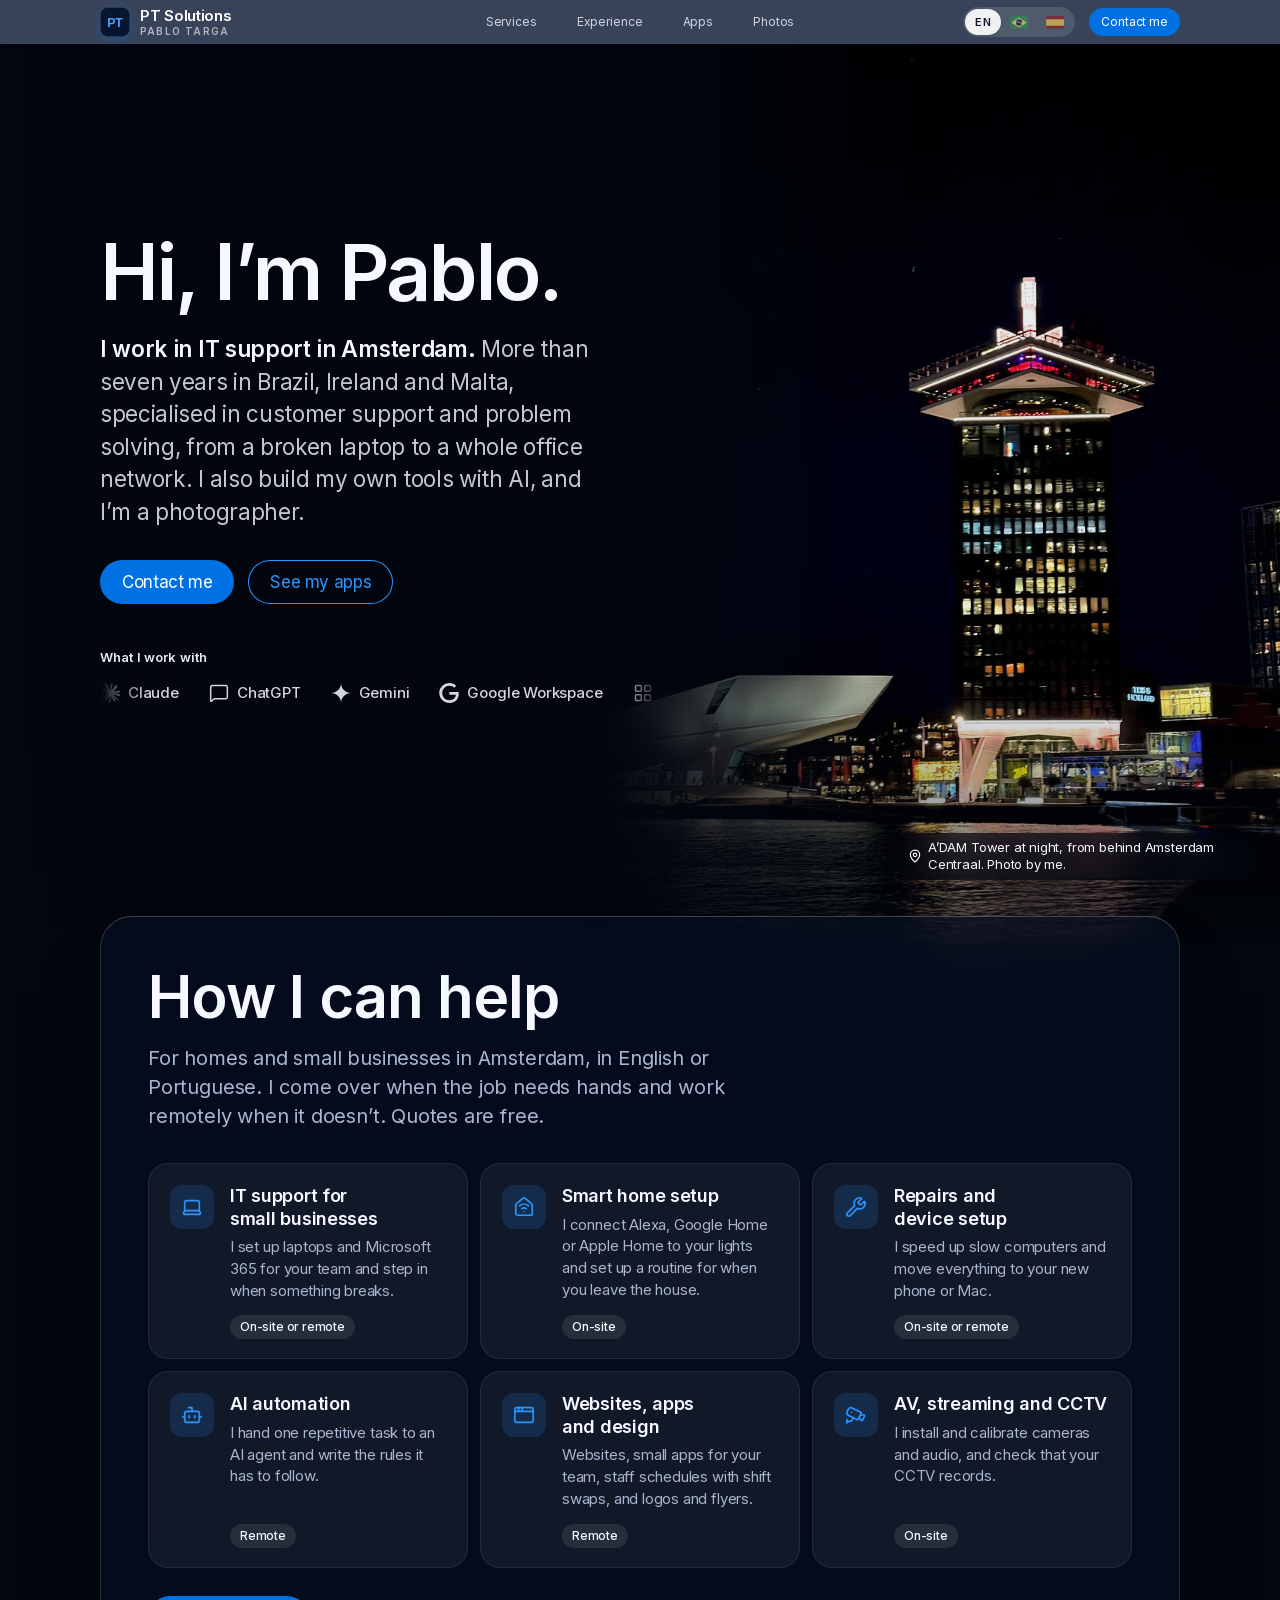
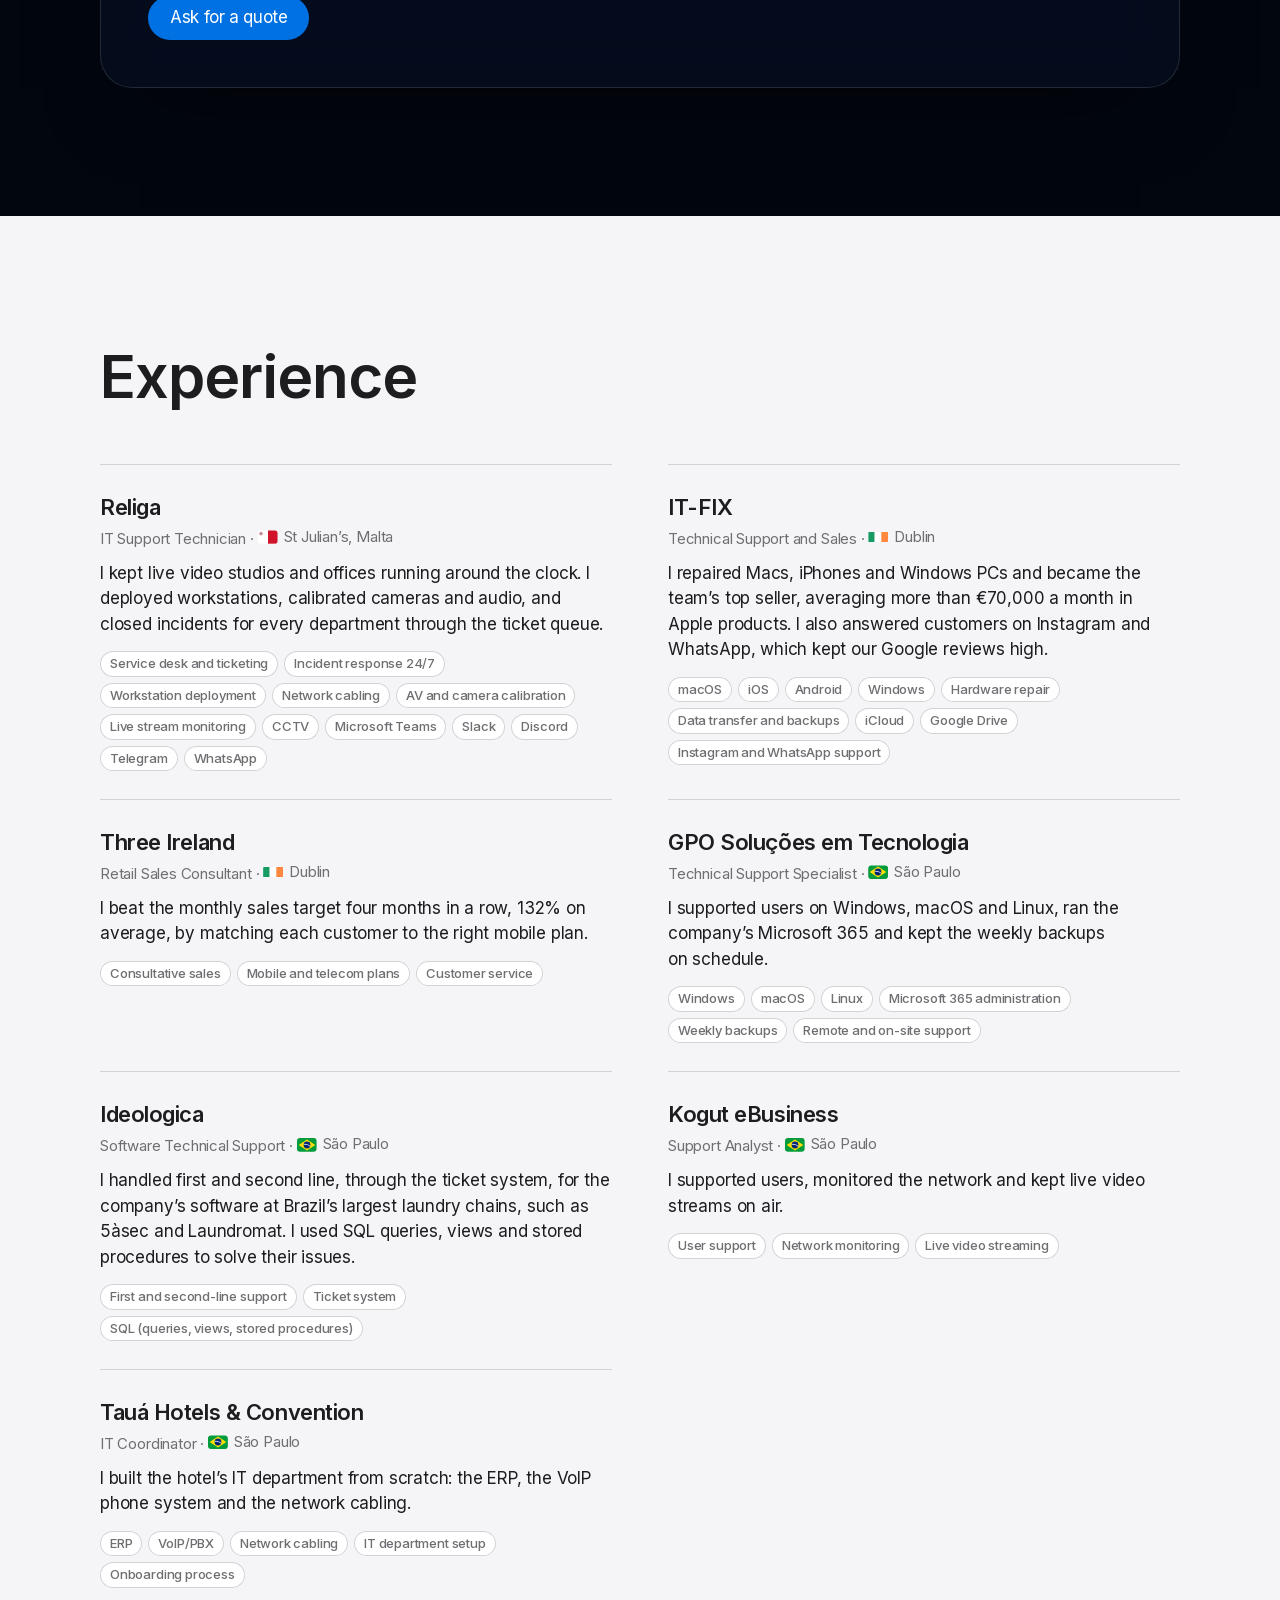
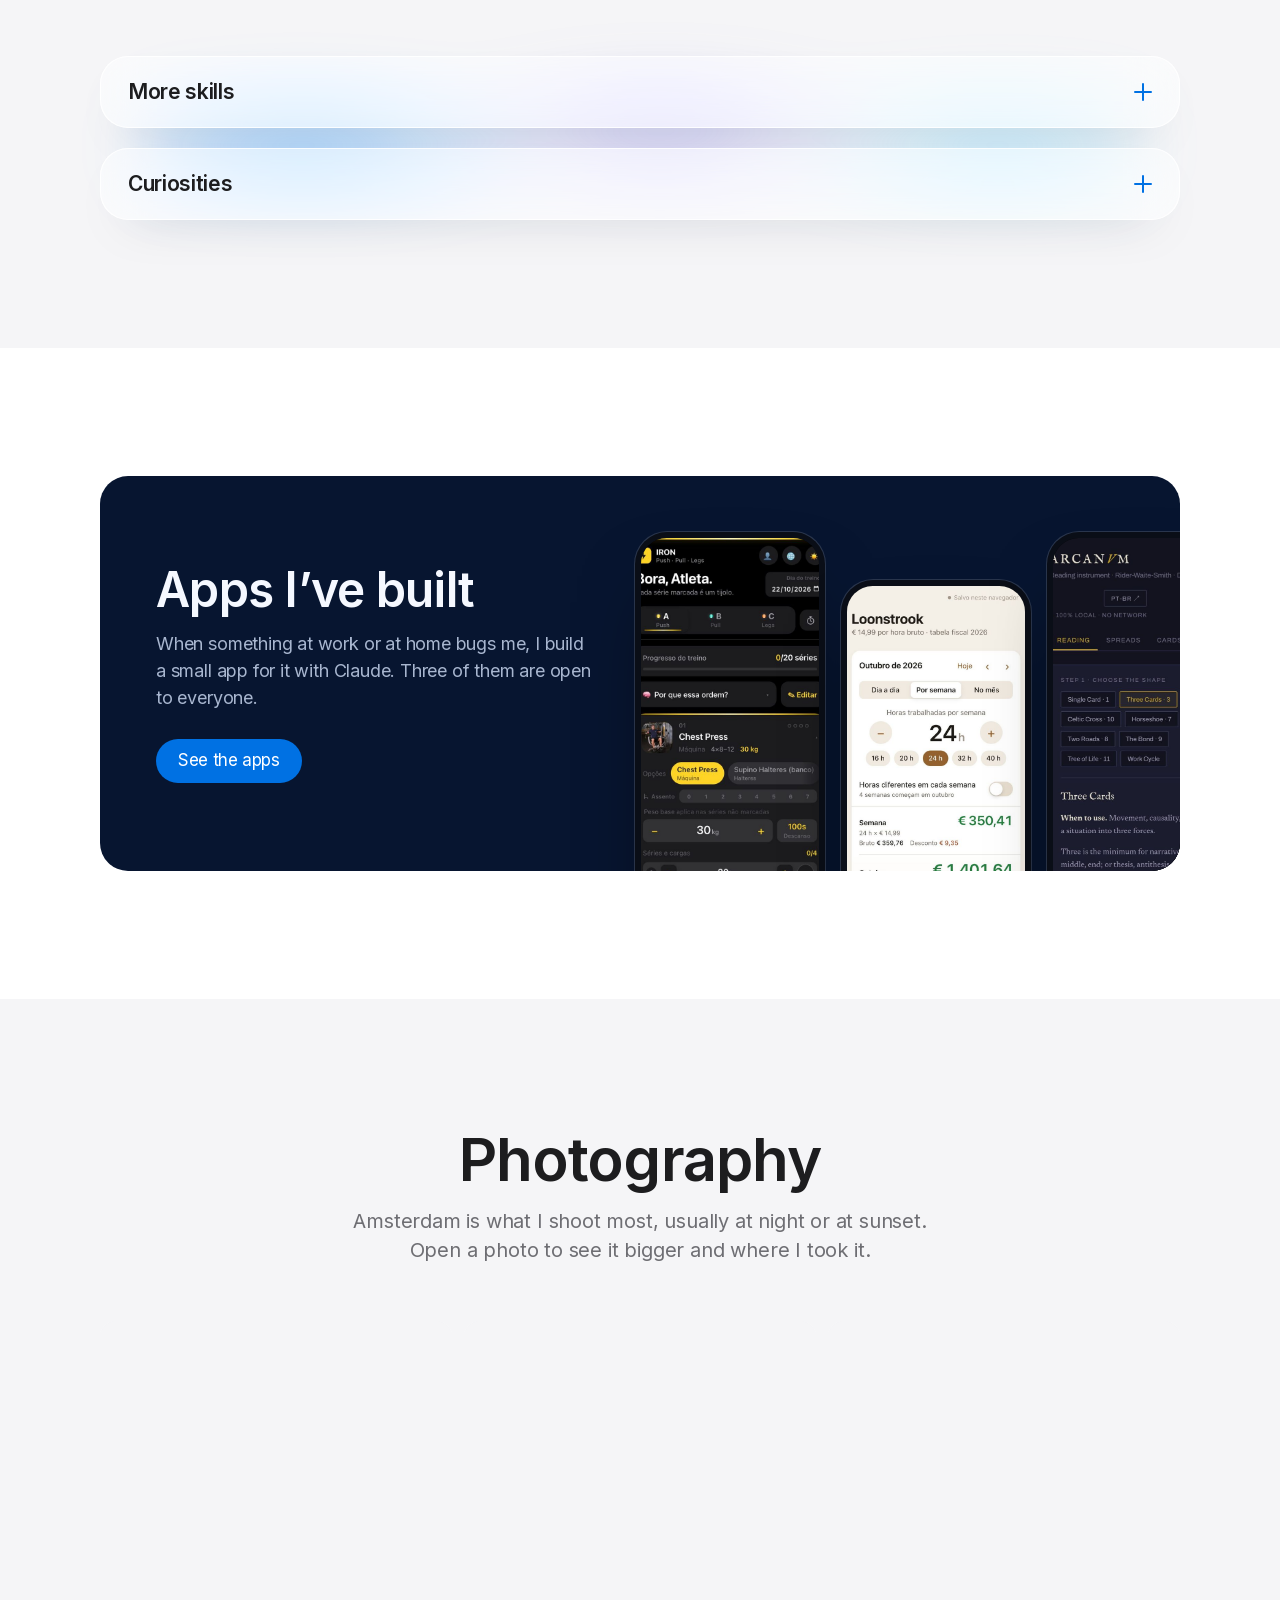
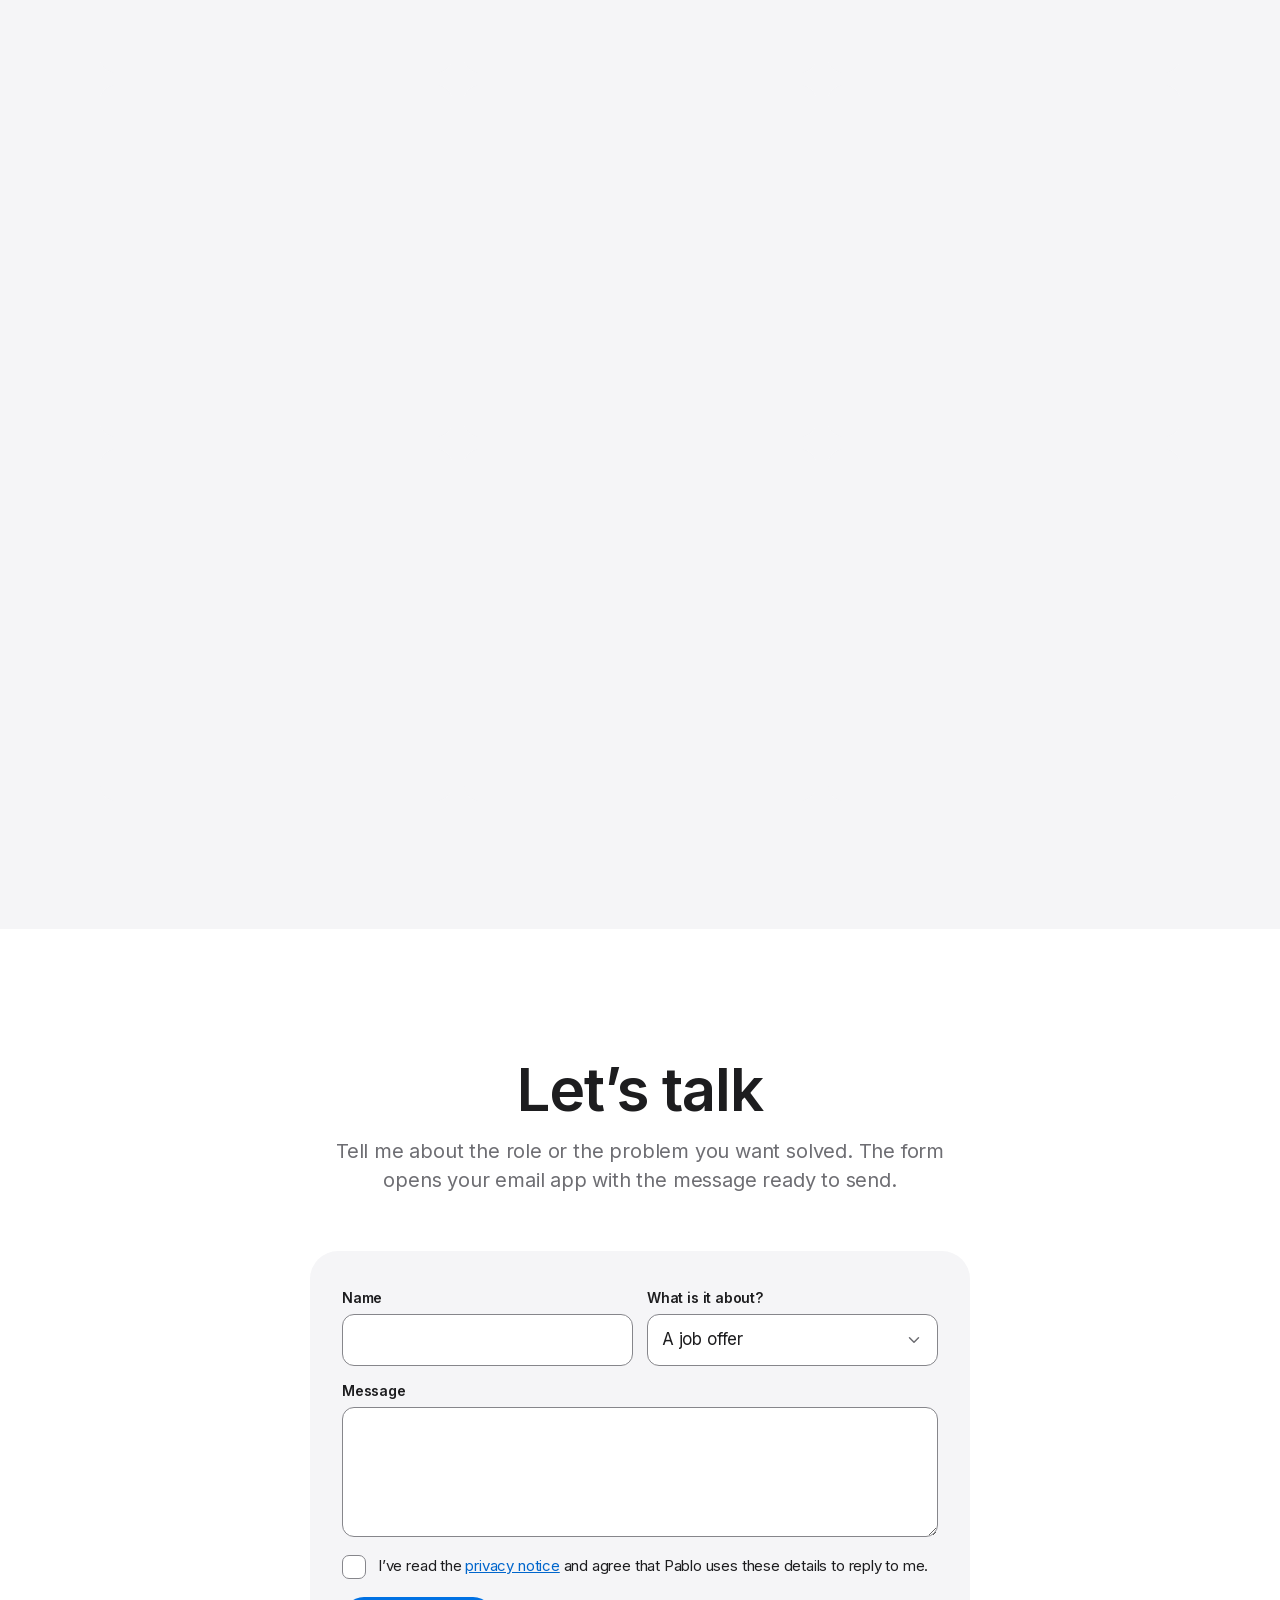
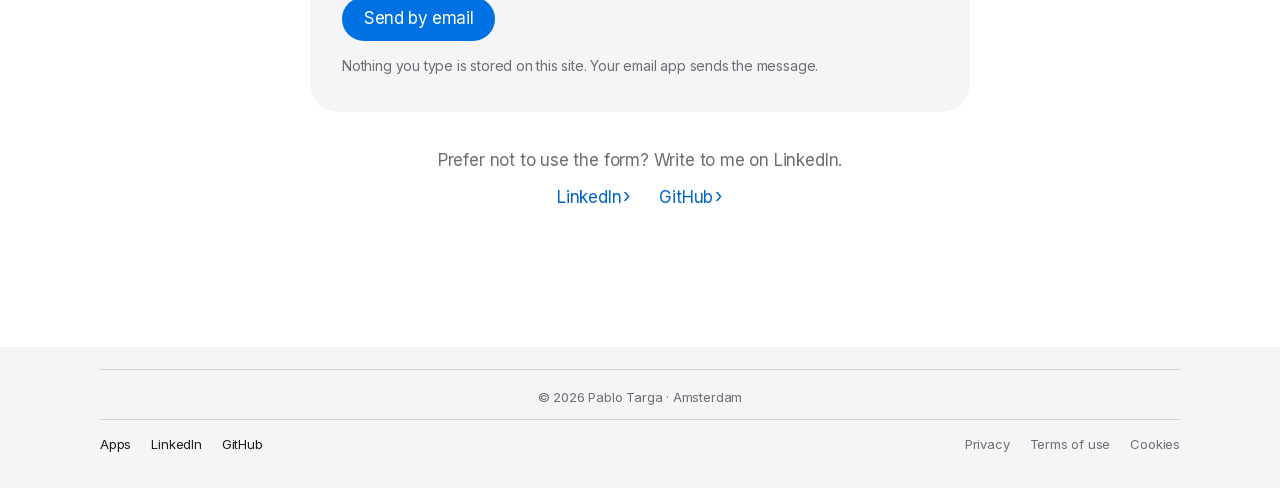
==== commit a5e5b54d: "Tools used in each job, Ideologica laundry clients, Holmes Institute Co-Authored-By: Claude Opus 5.5" ====
--- a/index.html
+++ b/index.html
@@ -45,9 +45,9 @@
 <!-- Estilo (site.css) e comportamento (boot.js e site.js). O ?v=N obriga o navegador a baixar a
      versão nova: suba o N em TODAS as páginas quando mudar um desses arquivos
      (ou rode FERRAMENTAS/nova-versao.py). -->
-<link rel="stylesheet" href="assets/css/site.css?v=23">
-<script src="assets/js/boot.js?v=23"></script>
-<script src="assets/js/site.js?v=23" defer></script>
+<link rel="stylesheet" href="assets/css/site.css?v=24">
+<script src="assets/js/boot.js?v=24"></script>
+<script src="assets/js/site.js?v=24" defer></script>
 <!-- Dados para o Google (JSON-LD): quem você é, cargo, serviços e perfis. Não aparece na tela. -->
 <script type="application/ld+json">
 {
@@ -73,7 +73,7 @@
         { "@type": "EducationalOccupationalCredential", "name": "Google AI Essentials" },
         { "@type": "EducationalOccupationalCredential", "name": "Google Technical Support Fundamentals" }
       ],
-      "alumniOf": [{ "@type": "CollegeOrUniversity", "name": "UNIFAAT" }],
+      "alumniOf": [{ "@type": "CollegeOrUniversity", "name": "UNIFAAT" }, { "@type": "CollegeOrUniversity", "name": "Holmes Institute" }],
       "knowsLanguage": ["pt", "en", "es", "it"],
       "knowsAbout": ["IT support", "Customer support", "Problem solving", "Microsoft 365", "macOS", "Windows", "CCTV", "AI automation", "Claude Cowork", "AI agents", "Smart home setup", "Photography"],
       "makesOffer": [
@@ -229,7 +229,8 @@
 </div>
 
 <!-- ===== EXPERIÊNCIA ===== um <article class="job"> por emprego. Bandeira: <use href="#fl-mt">
-     (Malta), #fl-ie (Irlanda), #fl-br (Brasil). Logo abaixo ficam as gavetas:
+     (Malta), #fl-ie (Irlanda), #fl-br (Brasil). <ul class="job__tools">: as ferramentas usadas naquele
+     emprego (as mesmas da linha "Tools:" do CV). Logo abaixo ficam as gavetas:
      - "More skills": cada app é um <li class="app">. Nível: m1 = básico, m2 = intermediário,
        m3 = avançado (mude a classe "meter m3" e o texto Advanced/Avançado/Avanzado juntos).
      - "Curiosities": três cartões com emoji animado (cur--cup, cur--clap, cur--flip). -->
@@ -243,36 +244,43 @@
           <h3>Religa</h3>
           <p class="job__meta"><span class="en">IT Support Technician</span><span class="pt">Técnico de suporte de TI</span><span class="es">Técnico de soporte de TI</span> · <span class="job__place"><svg class="flag" aria-hidden="true"><use href="#fl-mt"/></svg>St Julian’s, Malta</span></p>
           <p><span class="en">I kept live video studios and offices running around the clock. I deployed workstations, calibrated cameras and audio, and closed incidents for every department through the ticket queue.</span><span class="pt">Mantive estúdios de vídeo ao vivo e escritórios funcionando 24 horas. Instalei estações de trabalho, calibrei câmeras e áudio e resolvi chamados de todos os setores pela fila de tickets.</span><span class="es">Mantuve en marcha estudios de vídeo en directo y oficinas las 24 horas. Instalé puestos de trabajo, calibré cámaras y audio, y cerré incidencias de todos los departamentos a través de la cola de tickets.</span></p>
+          <ul class="job__tools" aria-label="Tools I used" data-attr="aria-label" data-en="Tools I used" data-pt="Ferramentas que usei" data-es="Herramientas que usé"><li><span class="en">Service desk and ticketing</span><span class="pt">Service desk e chamados</span><span class="es">Service desk y tickets</span></li><li><span class="en">Incident response 24/7</span><span class="pt">Incidentes 24/7</span><span class="es">Incidencias 24/7</span></li><li><span class="en">Workstation deployment</span><span class="pt">Instalação de estações de trabalho</span><span class="es">Despliegue de puestos de trabajo</span></li><li><span class="en">Network cabling</span><span class="pt">Cabeamento de rede</span><span class="es">Cableado de red</span></li><li><span class="en">AV and camera calibration</span><span class="pt">Calibração de áudio, vídeo e câmeras</span><span class="es">Calibración de audio, vídeo y cámaras</span></li><li><span class="en">Live stream monitoring</span><span class="pt">Monitoramento de transmissão ao vivo</span><span class="es">Monitorización de streaming en directo</span></li><li><span class="en">CCTV</span><span class="pt">CFTV</span><span class="es">CCTV</span></li><li>Microsoft Teams</li><li>Slack</li><li>Discord</li><li>Telegram</li><li>WhatsApp</li></ul>
         </article>
         <article class="job">
           <h3>IT-FIX</h3>
           <p class="job__meta"><span class="en">Technical Support and Sales</span><span class="pt">Suporte técnico e vendas</span><span class="es">Soporte técnico y ventas</span> · <span class="job__place"><svg class="flag" aria-hidden="true"><use href="#fl-ie"/></svg>Dublin</span></p>
           <p><span class="en">I repaired Macs, iPhones and Windows PCs and became the team’s top seller, averaging more than €70,000 a month in Apple products. I also answered customers on Instagram and WhatsApp, which kept our Google reviews high.</span><span class="pt">Consertei Macs, iPhones e PCs com Windows e virei o maior vendedor da equipe, com média de mais de €70 mil por mês em produtos Apple. Também atendia clientes pelo Instagram e pelo WhatsApp, o que manteve as avaliações no Google lá em cima.</span><span class="es">Reparé Macs, iPhones y PCs con Windows y me convertí en el mejor vendedor del equipo, con una media de más de 70.000 € al mes en productos Apple. También atendía a clientes por Instagram y WhatsApp, lo que mantuvo altas nuestras reseñas en Google.</span></p>
+          <ul class="job__tools" aria-label="Tools I used" data-attr="aria-label" data-en="Tools I used" data-pt="Ferramentas que usei" data-es="Herramientas que usé"><li>macOS</li><li>iOS</li><li>Android</li><li>Windows</li><li><span class="en">Hardware repair</span><span class="pt">Conserto de hardware</span><span class="es">Reparación de hardware</span></li><li><span class="en">Data transfer and backups</span><span class="pt">Transferência de dados e backups</span><span class="es">Transferencia de datos y copias de seguridad</span></li><li>iCloud</li><li>Google Drive</li><li><span class="en">Instagram and WhatsApp support</span><span class="pt">Atendimento por Instagram e WhatsApp</span><span class="es">Atención por Instagram y WhatsApp</span></li></ul>
         </article>
         <article class="job">
           <h3>Three Ireland</h3>
           <p class="job__meta"><span class="en">Retail Sales Consultant</span><span class="pt">Consultor de vendas</span><span class="es">Asesor comercial</span> · <span class="job__place"><svg class="flag" aria-hidden="true"><use href="#fl-ie"/></svg>Dublin</span></p>
           <p><span class="en">I beat the monthly sales target four months in a row, 132% on average, by matching each customer to the right mobile plan.</span><span class="pt">Bati a meta mensal de vendas quatro meses seguidos, com média de 132%, indicando o plano de celular certo para cada cliente.</span><span class="es">Superé el objetivo mensual de ventas cuatro meses seguidos, con un 132 % de media, recomendando a cada cliente el plan móvil adecuado.</span></p>
+          <ul class="job__tools" aria-label="Tools I used" data-attr="aria-label" data-en="Tools I used" data-pt="Ferramentas que usei" data-es="Herramientas que usé"><li><span class="en">Consultative sales</span><span class="pt">Venda consultiva</span><span class="es">Venta consultiva</span></li><li><span class="en">Mobile and telecom plans</span><span class="pt">Planos de celular e telecom</span><span class="es">Planes móviles y de telecomunicaciones</span></li><li><span class="en">Customer service</span><span class="pt">Atendimento ao cliente</span><span class="es">Atención al cliente</span></li></ul>
         </article>
         <article class="job">
           <h3>GPO Soluções em Tecnologia</h3>
           <p class="job__meta"><span class="en">Technical Support Specialist</span><span class="pt">Especialista em suporte técnico</span><span class="es">Especialista en soporte técnico</span> · <span class="job__place"><svg class="flag" aria-hidden="true"><use href="#fl-br"/></svg>São Paulo</span></p>
           <p><span class="en">I supported users on Windows, macOS and Linux, ran the company’s Microsoft 365 and kept the weekly backups on schedule.</span><span class="pt">Dei suporte a usuários de Windows, macOS e Linux, administrei o Microsoft 365 da empresa e mantive os backups semanais em dia.</span><span class="es">Di soporte a usuarios de Windows, macOS y Linux, gestioné el Microsoft 365 de la empresa y mantuve al día las copias de seguridad semanales.</span></p>
+          <ul class="job__tools" aria-label="Tools I used" data-attr="aria-label" data-en="Tools I used" data-pt="Ferramentas que usei" data-es="Herramientas que usé"><li>Windows</li><li>macOS</li><li>Linux</li><li><span class="en">Microsoft 365 administration</span><span class="pt">Administração do Microsoft 365</span><span class="es">Administración de Microsoft 365</span></li><li><span class="en">Weekly backups</span><span class="pt">Backups semanais</span><span class="es">Copias de seguridad semanales</span></li><li><span class="en">Remote and on-site support</span><span class="pt">Suporte remoto e presencial</span><span class="es">Soporte remoto y presencial</span></li></ul>
         </article>
         <article class="job">
           <h3>Ideologica</h3>
           <p class="job__meta"><span class="en">Software Technical Support</span><span class="pt">Suporte técnico de software</span><span class="es">Soporte técnico de software</span> · <span class="job__place"><svg class="flag" aria-hidden="true"><use href="#fl-br"/></svg>São Paulo</span></p>
-          <p><span class="en">I handled first and second line for the company’s software and used SQL queries, views and stored procedures to solve customer issues.</span><span class="pt">Fiz o atendimento N1 e N2 do software da empresa e usei consultas SQL, views e stored procedures para resolver os problemas dos clientes.</span><span class="es">Atendí el primer y el segundo nivel del software de la empresa y usé consultas SQL, vistas y procedimientos almacenados para resolver los problemas de los clientes.</span></p>
+          <p><span class="en">I handled first and second line, through the ticket system, for the company’s software at Brazil’s largest laundry chains, such as 5àsec and Laundromat. I used SQL queries, views and stored procedures to solve their issues.</span><span class="pt">Fiz o atendimento N1 e N2, pelo sistema de tickets, do software da empresa nas maiores redes de lavanderia do Brasil, como 5àsec e Laundromat. Usei consultas SQL, views e stored procedures para resolver os problemas delas.</span><span class="es">Atendí el primer y segundo nivel, a través del sistema de tickets, del software de la empresa en las mayores cadenas de lavandería de Brasil, como 5àsec y Laundromat. Usé consultas SQL, vistas y procedimientos almacenados para resolver sus incidencias.</span></p>
+          <ul class="job__tools" aria-label="Tools I used" data-attr="aria-label" data-en="Tools I used" data-pt="Ferramentas que usei" data-es="Herramientas que usé"><li><span class="en">First and second-line support</span><span class="pt">Suporte N1 e N2</span><span class="es">Soporte de primer y segundo nivel</span></li><li><span class="en">Ticket system</span><span class="pt">Sistema de tickets</span><span class="es">Sistema de tickets</span></li><li><span class="en">SQL (queries, views, stored procedures)</span><span class="pt">SQL (consultas, views, stored procedures)</span><span class="es">SQL (consultas, vistas, procedimientos almacenados)</span></li></ul>
         </article>
         <article class="job">
           <h3>Kogut eBusiness</h3>
           <p class="job__meta"><span class="en">Support Analyst</span><span class="pt">Analista de suporte</span><span class="es">Analista de soporte</span> · <span class="job__place"><svg class="flag" aria-hidden="true"><use href="#fl-br"/></svg>São Paulo</span></p>
           <p><span class="en">I supported users, monitored the network and kept live video streams on air.</span><span class="pt">Dei suporte aos usuários, monitorei a rede e mantive transmissões de vídeo ao vivo no ar.</span><span class="es">Di soporte a los usuarios, monitoricé la red y mantuve en el aire las retransmisiones de vídeo en directo.</span></p>
+          <ul class="job__tools" aria-label="Tools I used" data-attr="aria-label" data-en="Tools I used" data-pt="Ferramentas que usei" data-es="Herramientas que usé"><li><span class="en">User support</span><span class="pt">Suporte ao usuário</span><span class="es">Soporte a usuarios</span></li><li><span class="en">Network monitoring</span><span class="pt">Monitoramento de rede</span><span class="es">Monitorización de red</span></li><li><span class="en">Live video streaming</span><span class="pt">Transmissão de vídeo ao vivo</span><span class="es">Streaming de vídeo en directo</span></li></ul>
         </article>
         <article class="job">
           <h3>Tauá Hotels &amp; Convention</h3>
           <p class="job__meta"><span class="en">IT Coordinator</span><span class="pt">Coordenador de TI</span><span class="es">Coordinador de TI</span> · <span class="job__place"><svg class="flag" aria-hidden="true"><use href="#fl-br"/></svg>São Paulo</span></p>
           <p><span class="en">I built the hotel’s IT department from scratch: the ERP, the VoIP phone system and the network cabling.</span><span class="pt">Montei do zero o departamento de TI do hotel: o ERP, a telefonia VoIP e o cabeamento de rede.</span><span class="es">Monté desde cero el departamento de TI del hotel: el ERP, la telefonía VoIP y el cableado de red.</span></p>
+          <ul class="job__tools" aria-label="Tools I used" data-attr="aria-label" data-en="Tools I used" data-pt="Ferramentas que usei" data-es="Herramientas que usé"><li>ERP</li><li><span class="en">VoIP/PBX</span><span class="pt">VoIP/PABX</span><span class="es">VoIP/centralita</span></li><li><span class="en">Network cabling</span><span class="pt">Cabeamento de rede</span><span class="es">Cableado de red</span></li><li><span class="en">IT department setup</span><span class="pt">Montagem do departamento de TI</span><span class="es">Montaje del departamento de TI</span></li><li><span class="en">Onboarding process</span><span class="pt">Processo de onboarding</span><span class="es">Proceso de onboarding</span></li></ul>
         </article>
       </div>
       <div class="drawers">
@@ -314,7 +322,7 @@
           <div class="ms-grid">
             <div class="ms-block">
               <h3><span class="en">Certificates and studies</span><span class="pt">Certificados e estudos</span><span class="es">Certificados y estudios</span></h3>
-              <ul><li><span>Microsoft IT Support Specialist</span><span>Microsoft · Coursera</span></li><li><span>Google AI Essentials</span><span>Google · Coursera</span></li><li><span>Google Technical Support Fundamentals</span><span>Google · Coursera</span></li><li><span><span class="en">Systems Analysis and Development</span><span class="pt">Análise e Desenvolvimento de Sistemas</span><span class="es">Análisis y Desarrollo de Sistemas</span></span><span>UNIFAAT</span></li></ul>
+              <ul><li><span>Microsoft IT Support Specialist</span><span>Microsoft · Coursera</span></li><li><span>Google AI Essentials</span><span>Google · Coursera</span></li><li><span>Google Technical Support Fundamentals</span><span>Google · Coursera</span></li><li><span><span class="en">Systems Analysis and Development</span><span class="pt">Análise e Desenvolvimento de Sistemas</span><span class="es">Análisis y Desarrollo de Sistemas</span></span><span>UNIFAAT</span></li><li><span><span class="en">Business Administration studies</span><span class="pt">Estudos em Administração de Empresas</span><span class="es">Estudios de Administración de Empresas</span></span><span>Holmes Institute</span></li></ul>
             </div>
             <div class="ms-block">
               <h3><span class="en">Languages</span><span class="pt">Idiomas</span><span class="es">Idiomas</span></h3>
--- a/assets/css/site.css
+++ b/assets/css/site.css
@@ -379,7 +379,10 @@
 /* bandeira + cidade */
 .job__place { display: inline-flex; align-items: center; gap: 6px; white-space: nowrap; }
 .flag { width: 20px; height: 14px; flex: none; border-radius: 3px; clip-path: inset(0 round 3px); }
-.job p:last-child { margin-top: 10px; max-width: 52ch; }
+.job__meta + p { margin-top: 10px; max-width: 52ch; }
+/* ferramentas usadas em cada emprego (as mesmas da linha "Tools:" do CV) */
+.job__tools { display: flex; flex-wrap: wrap; gap: 6px; margin-top: 14px; }
+.job__tools li { padding: 3px 10px; border-radius: 999px; background: var(--bg); box-shadow: inset 0 0 0 1px var(--line); font-size: 13px; font-weight: 500; color: var(--ink-2); }
 
 
 /* == 11. Gavetas "More skills" e "Curiosities" ================================
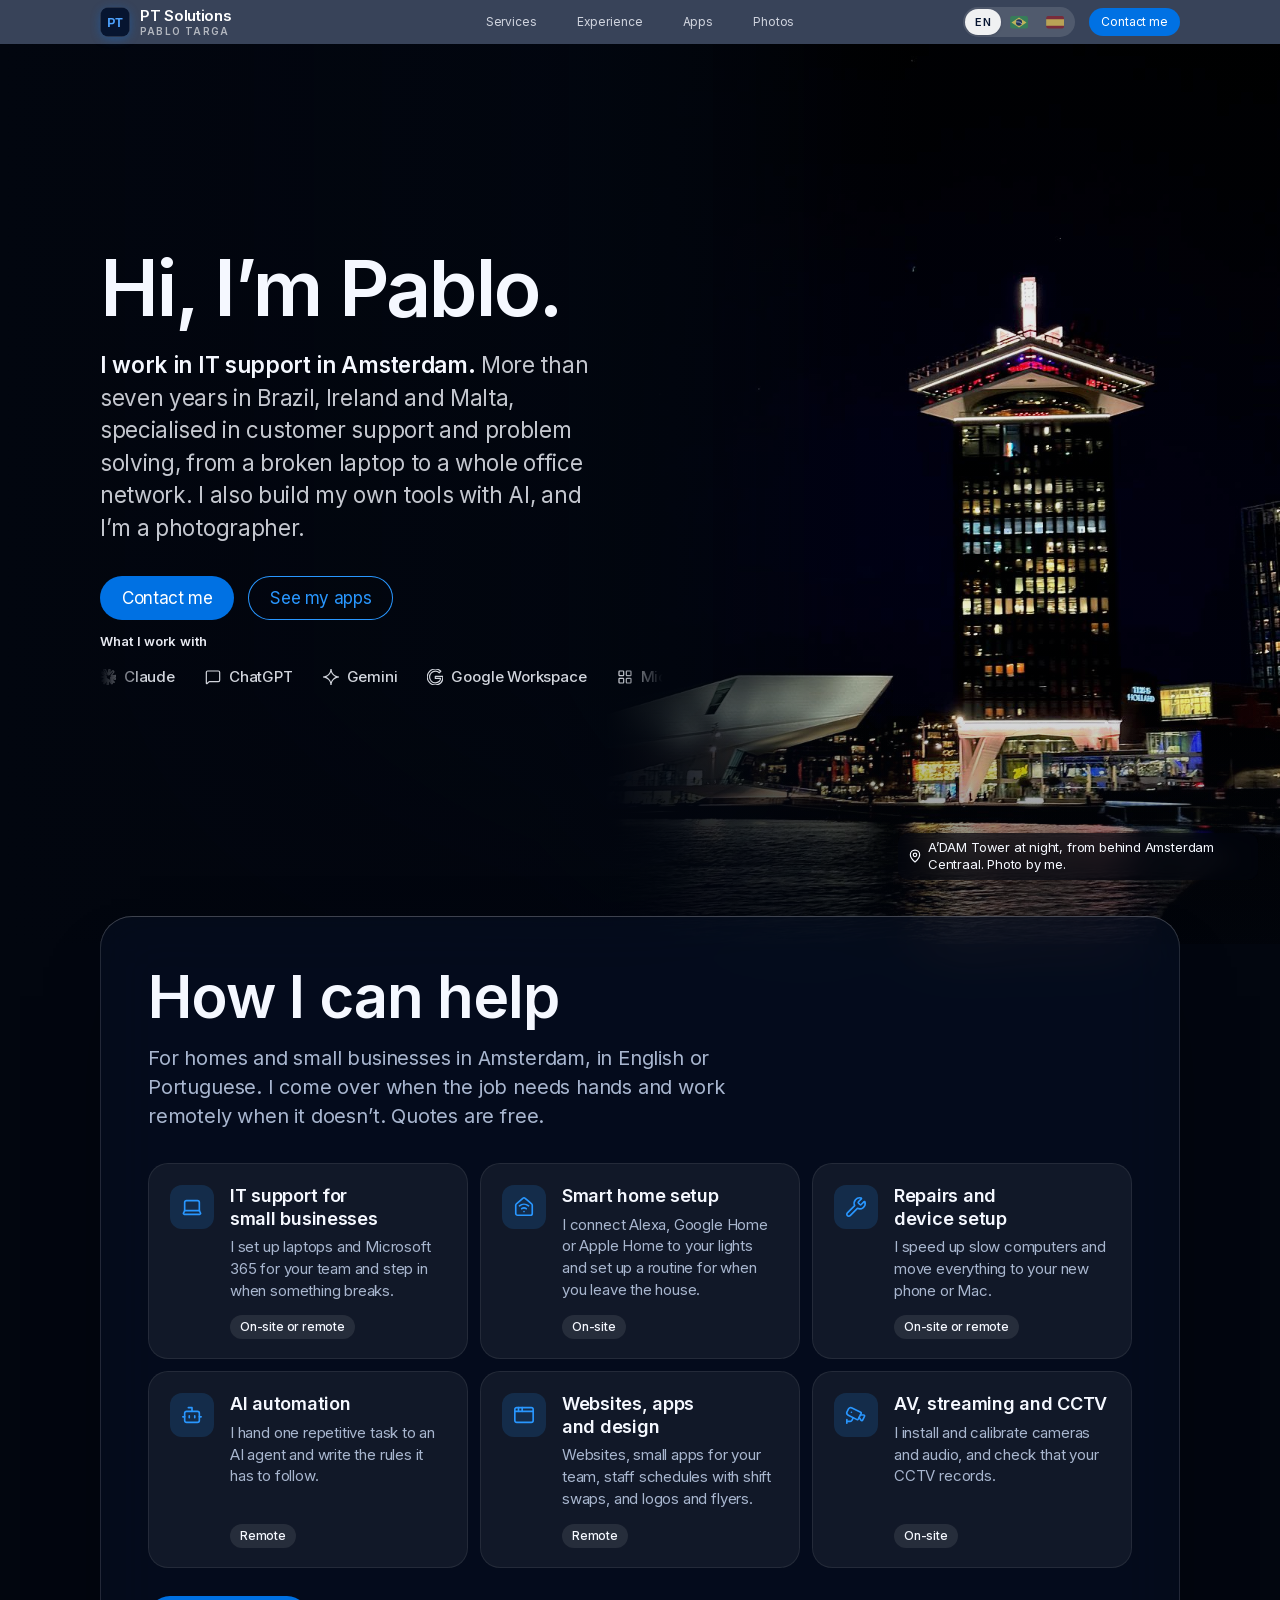
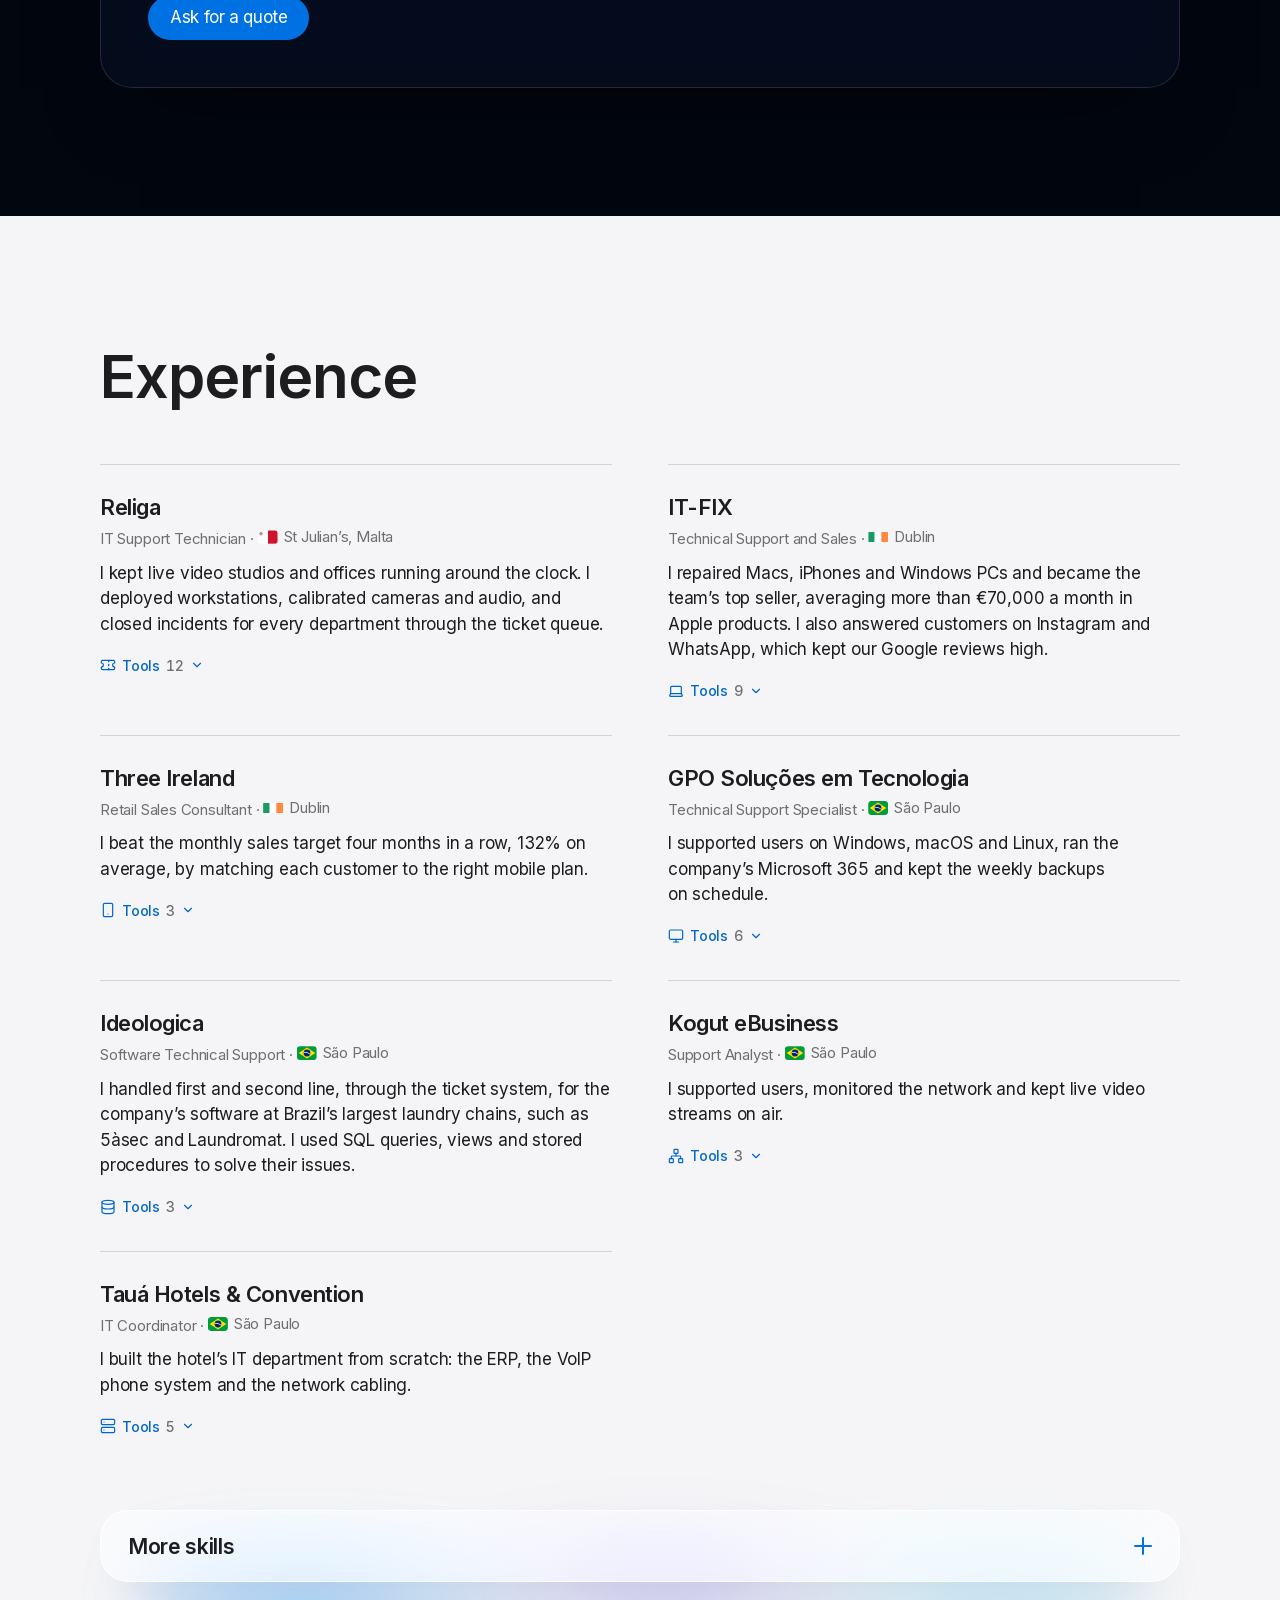
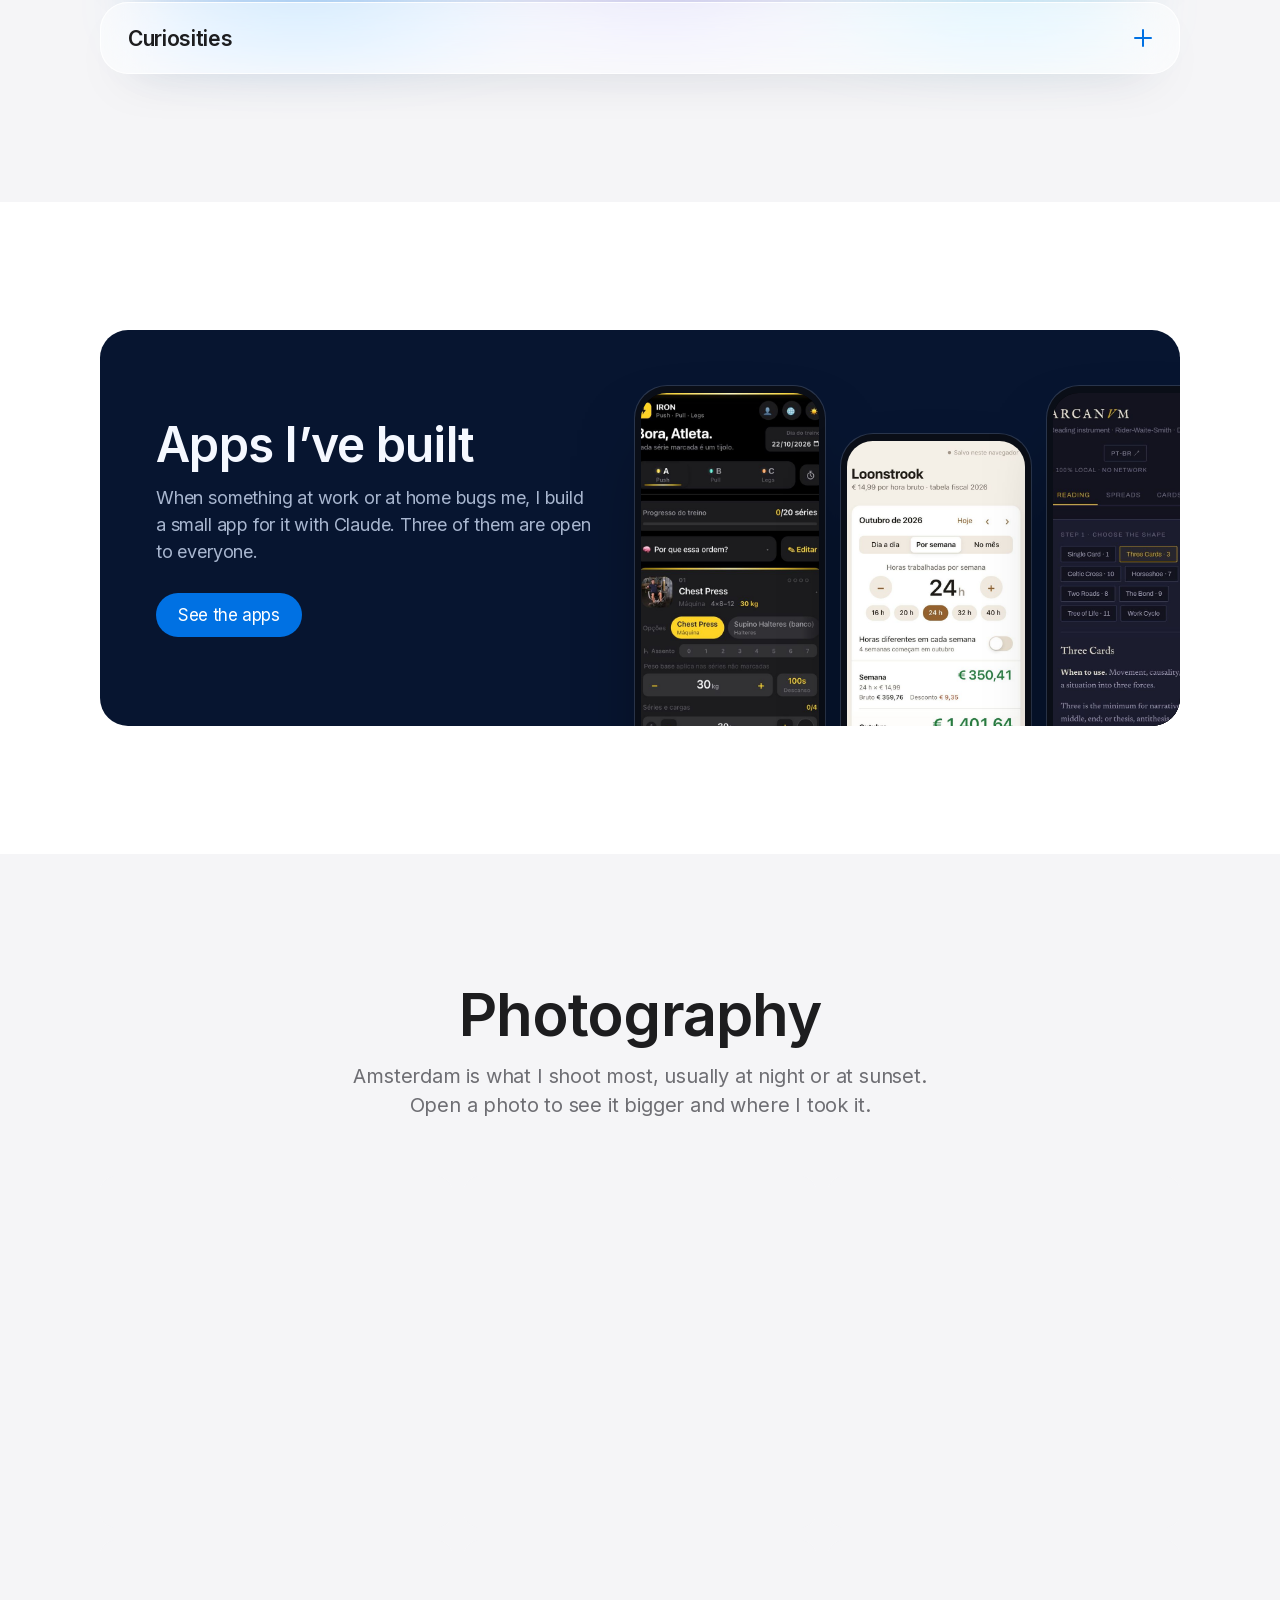
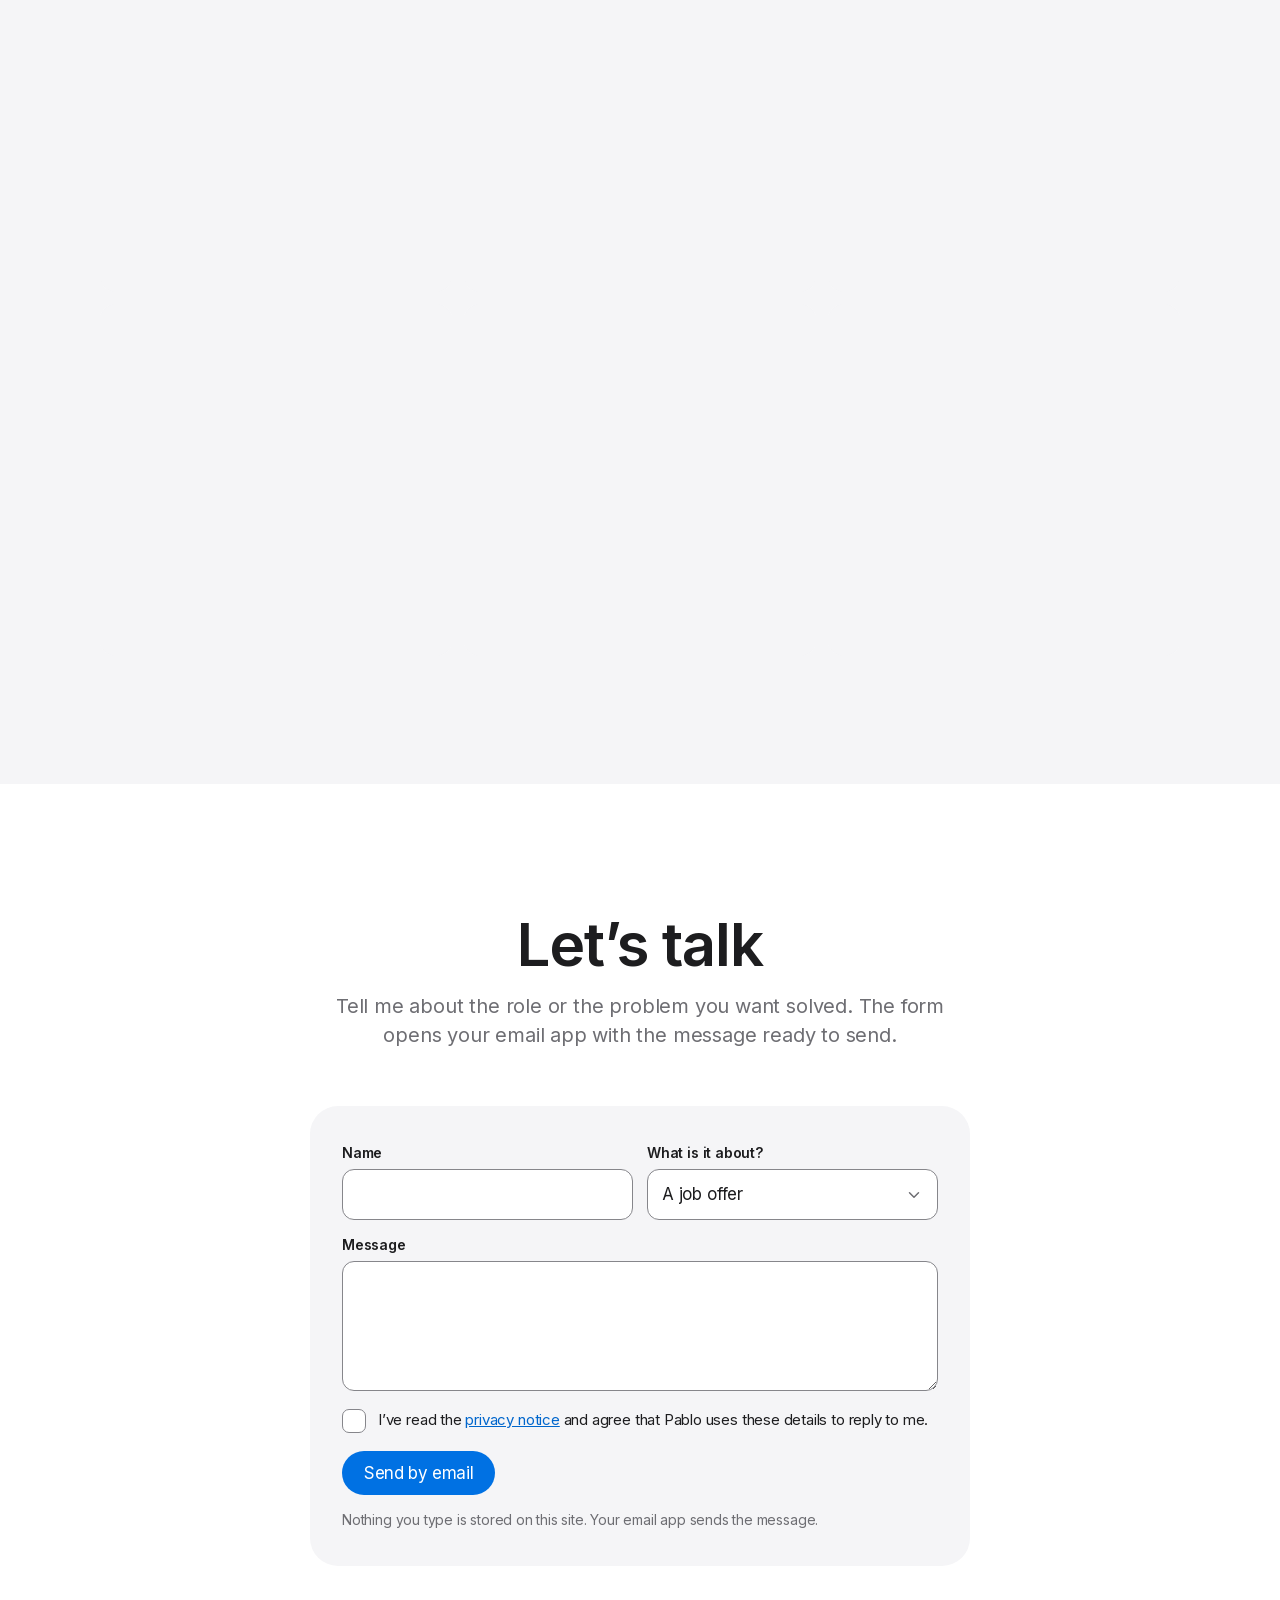
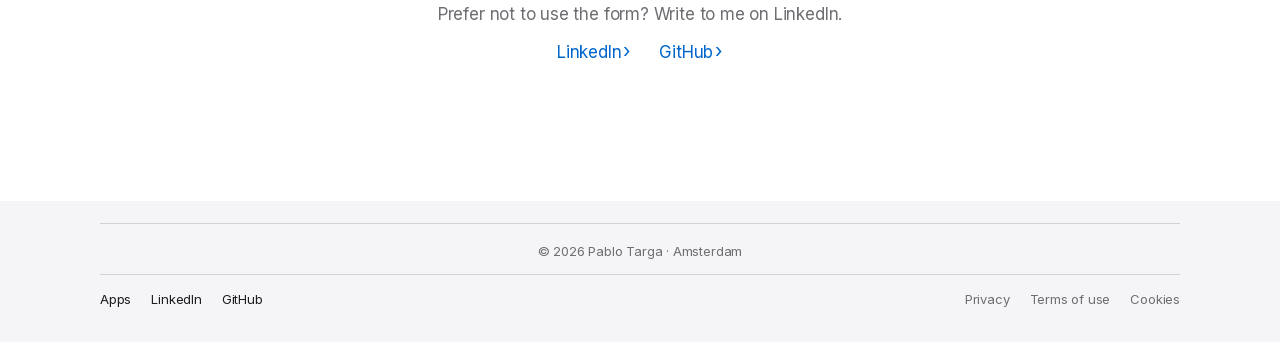
==== commit b26deca0: "Collapsible Tools toggle on each job, with the job's main tool as icon Co-Authored-By: Claude Opus 5" ====
--- a/index.html
+++ b/index.html
@@ -45,9 +45,9 @@
 <!-- Estilo (site.css) e comportamento (boot.js e site.js). O ?v=N obriga o navegador a baixar a
      versão nova: suba o N em TODAS as páginas quando mudar um desses arquivos
      (ou rode FERRAMENTAS/nova-versao.py). -->
-<link rel="stylesheet" href="assets/css/site.css?v=24">
-<script src="assets/js/boot.js?v=24"></script>
-<script src="assets/js/site.js?v=24" defer></script>
+<link rel="stylesheet" href="assets/css/site.css?v=26">
+<script src="assets/js/boot.js?v=26"></script>
+<script src="assets/js/site.js?v=26" defer></script>
 <!-- Dados para o Google (JSON-LD): quem você é, cargo, serviços e perfis. Não aparece na tela. -->
 <script type="application/ld+json">
 {
@@ -229,8 +229,9 @@
 </div>
 
 <!-- ===== EXPERIÊNCIA ===== um <article class="job"> por emprego. Bandeira: <use href="#fl-mt">
-     (Malta), #fl-ie (Irlanda), #fl-br (Brasil). <ul class="job__tools">: as ferramentas usadas naquele
-     emprego (as mesmas da linha "Tools:" do CV). Logo abaixo ficam as gavetas:
+     (Malta), #fl-ie (Irlanda), #fl-br (Brasil). <details class="tools">: o botão "Tools" que abre as
+     ferramentas usadas naquele emprego (as mesmas da linha "Tools:" do CV). O ícone dele (#lu-...) é a
+     ferramenta mais usada ali. Acrescentou ou tirou uma ferramenta? Mude também o número em <span class="tools__n">. Logo abaixo ficam as gavetas:
      - "More skills": cada app é um <li class="app">. Nível: m1 = básico, m2 = intermediário,
        m3 = avançado (mude a classe "meter m3" e o texto Advanced/Avançado/Avanzado juntos).
      - "Curiosities": três cartões com emoji animado (cur--cup, cur--clap, cur--flip). -->
@@ -244,43 +245,64 @@
           <h3>Religa</h3>
           <p class="job__meta"><span class="en">IT Support Technician</span><span class="pt">Técnico de suporte de TI</span><span class="es">Técnico de soporte de TI</span> · <span class="job__place"><svg class="flag" aria-hidden="true"><use href="#fl-mt"/></svg>St Julian’s, Malta</span></p>
           <p><span class="en">I kept live video studios and offices running around the clock. I deployed workstations, calibrated cameras and audio, and closed incidents for every department through the ticket queue.</span><span class="pt">Mantive estúdios de vídeo ao vivo e escritórios funcionando 24 horas. Instalei estações de trabalho, calibrei câmeras e áudio e resolvi chamados de todos os setores pela fila de tickets.</span><span class="es">Mantuve en marcha estudios de vídeo en directo y oficinas las 24 horas. Instalé puestos de trabajo, calibré cámaras y audio, y cerré incidencias de todos los departamentos a través de la cola de tickets.</span></p>
-          <ul class="job__tools" aria-label="Tools I used" data-attr="aria-label" data-en="Tools I used" data-pt="Ferramentas que usei" data-es="Herramientas que usé"><li><span class="en">Service desk and ticketing</span><span class="pt">Service desk e chamados</span><span class="es">Service desk y tickets</span></li><li><span class="en">Incident response 24/7</span><span class="pt">Incidentes 24/7</span><span class="es">Incidencias 24/7</span></li><li><span class="en">Workstation deployment</span><span class="pt">Instalação de estações de trabalho</span><span class="es">Despliegue de puestos de trabajo</span></li><li><span class="en">Network cabling</span><span class="pt">Cabeamento de rede</span><span class="es">Cableado de red</span></li><li><span class="en">AV and camera calibration</span><span class="pt">Calibração de áudio, vídeo e câmeras</span><span class="es">Calibración de audio, vídeo y cámaras</span></li><li><span class="en">Live stream monitoring</span><span class="pt">Monitoramento de transmissão ao vivo</span><span class="es">Monitorización de streaming en directo</span></li><li><span class="en">CCTV</span><span class="pt">CFTV</span><span class="es">CCTV</span></li><li>Microsoft Teams</li><li>Slack</li><li>Discord</li><li>Telegram</li><li>WhatsApp</li></ul>
+          <details class="tools">
+            <summary><svg class="tools__ic" aria-hidden="true"><use href="#lu-ticket"/></svg> <span class="tools__label"><span class="en">Tools</span><span class="pt">Ferramentas</span><span class="es">Herramientas</span></span> <span class="tools__n">12</span> <svg class="tools__chev" aria-hidden="true"><use href="#lu-chevron-down"/></svg></summary>
+            <ul class="job__tools" aria-label="Tools I used" data-attr="aria-label" data-en="Tools I used" data-pt="Ferramentas que usei" data-es="Herramientas que usé"><li><span class="en">Service desk and ticketing</span><span class="pt">Service desk e chamados</span><span class="es">Service desk y tickets</span></li><li><span class="en">Incident response 24/7</span><span class="pt">Incidentes 24/7</span><span class="es">Incidencias 24/7</span></li><li><span class="en">Workstation deployment</span><span class="pt">Instalação de estações de trabalho</span><span class="es">Despliegue de puestos de trabajo</span></li><li><span class="en">Network cabling</span><span class="pt">Cabeamento de rede</span><span class="es">Cableado de red</span></li><li><span class="en">AV and camera calibration</span><span class="pt">Calibração de áudio, vídeo e câmeras</span><span class="es">Calibración de audio, vídeo y cámaras</span></li><li><span class="en">Live stream monitoring</span><span class="pt">Monitoramento de transmissão ao vivo</span><span class="es">Monitorización de streaming en directo</span></li><li><span class="en">CCTV</span><span class="pt">CFTV</span><span class="es">CCTV</span></li><li>Microsoft Teams</li><li>Slack</li><li>Discord</li><li>Telegram</li><li>WhatsApp</li></ul>
+          </details>
         </article>
         <article class="job">
           <h3>IT-FIX</h3>
           <p class="job__meta"><span class="en">Technical Support and Sales</span><span class="pt">Suporte técnico e vendas</span><span class="es">Soporte técnico y ventas</span> · <span class="job__place"><svg class="flag" aria-hidden="true"><use href="#fl-ie"/></svg>Dublin</span></p>
           <p><span class="en">I repaired Macs, iPhones and Windows PCs and became the team’s top seller, averaging more than €70,000 a month in Apple products. I also answered customers on Instagram and WhatsApp, which kept our Google reviews high.</span><span class="pt">Consertei Macs, iPhones e PCs com Windows e virei o maior vendedor da equipe, com média de mais de €70 mil por mês em produtos Apple. Também atendia clientes pelo Instagram e pelo WhatsApp, o que manteve as avaliações no Google lá em cima.</span><span class="es">Reparé Macs, iPhones y PCs con Windows y me convertí en el mejor vendedor del equipo, con una media de más de 70.000 € al mes en productos Apple. También atendía a clientes por Instagram y WhatsApp, lo que mantuvo altas nuestras reseñas en Google.</span></p>
-          <ul class="job__tools" aria-label="Tools I used" data-attr="aria-label" data-en="Tools I used" data-pt="Ferramentas que usei" data-es="Herramientas que usé"><li>macOS</li><li>iOS</li><li>Android</li><li>Windows</li><li><span class="en">Hardware repair</span><span class="pt">Conserto de hardware</span><span class="es">Reparación de hardware</span></li><li><span class="en">Data transfer and backups</span><span class="pt">Transferência de dados e backups</span><span class="es">Transferencia de datos y copias de seguridad</span></li><li>iCloud</li><li>Google Drive</li><li><span class="en">Instagram and WhatsApp support</span><span class="pt">Atendimento por Instagram e WhatsApp</span><span class="es">Atención por Instagram y WhatsApp</span></li></ul>
+          <details class="tools">
+            <summary><svg class="tools__ic" aria-hidden="true"><use href="#lu-laptop"/></svg> <span class="tools__label"><span class="en">Tools</span><span class="pt">Ferramentas</span><span class="es">Herramientas</span></span> <span class="tools__n">9</span> <svg class="tools__chev" aria-hidden="true"><use href="#lu-chevron-down"/></svg></summary>
+            <ul class="job__tools" aria-label="Tools I used" data-attr="aria-label" data-en="Tools I used" data-pt="Ferramentas que usei" data-es="Herramientas que usé"><li>macOS</li><li>iOS</li><li>Android</li><li>Windows</li><li><span class="en">Hardware repair</span><span class="pt">Conserto de hardware</span><span class="es">Reparación de hardware</span></li><li><span class="en">Data transfer and backups</span><span class="pt">Transferência de dados e backups</span><span class="es">Transferencia de datos y copias de seguridad</span></li><li>iCloud</li><li>Google Drive</li><li><span class="en">Instagram and WhatsApp support</span><span class="pt">Atendimento por Instagram e WhatsApp</span><span class="es">Atención por Instagram y WhatsApp</span></li></ul>
+          </details>
         </article>
         <article class="job">
           <h3>Three Ireland</h3>
           <p class="job__meta"><span class="en">Retail Sales Consultant</span><span class="pt">Consultor de vendas</span><span class="es">Asesor comercial</span> · <span class="job__place"><svg class="flag" aria-hidden="true"><use href="#fl-ie"/></svg>Dublin</span></p>
           <p><span class="en">I beat the monthly sales target four months in a row, 132% on average, by matching each customer to the right mobile plan.</span><span class="pt">Bati a meta mensal de vendas quatro meses seguidos, com média de 132%, indicando o plano de celular certo para cada cliente.</span><span class="es">Superé el objetivo mensual de ventas cuatro meses seguidos, con un 132 % de media, recomendando a cada cliente el plan móvil adecuado.</span></p>
-          <ul class="job__tools" aria-label="Tools I used" data-attr="aria-label" data-en="Tools I used" data-pt="Ferramentas que usei" data-es="Herramientas que usé"><li><span class="en">Consultative sales</span><span class="pt">Venda consultiva</span><span class="es">Venta consultiva</span></li><li><span class="en">Mobile and telecom plans</span><span class="pt">Planos de celular e telecom</span><span class="es">Planes móviles y de telecomunicaciones</span></li><li><span class="en">Customer service</span><span class="pt">Atendimento ao cliente</span><span class="es">Atención al cliente</span></li></ul>
+          <details class="tools">
+            <summary><svg class="tools__ic" aria-hidden="true"><use href="#lu-smartphone"/></svg> <span class="tools__label"><span class="en">Tools</span><span class="pt">Ferramentas</span><span class="es">Herramientas</span></span> <span class="tools__n">3</span> <svg class="tools__chev" aria-hidden="true"><use href="#lu-chevron-down"/></svg></summary>
+            <ul class="job__tools" aria-label="Tools I used" data-attr="aria-label" data-en="Tools I used" data-pt="Ferramentas que usei" data-es="Herramientas que usé"><li><span class="en">Consultative sales</span><span class="pt">Venda consultiva</span><span class="es">Venta consultiva</span></li><li><span class="en">Mobile and telecom plans</span><span class="pt">Planos de celular e telecom</span><span class="es">Planes móviles y de telecomunicaciones</span></li><li><span class="en">Customer service</span><span class="pt">Atendimento ao cliente</span><span class="es">Atención al cliente</span></li></ul>
+          </details>
         </article>
         <article class="job">
           <h3>GPO Soluções em Tecnologia</h3>
           <p class="job__meta"><span class="en">Technical Support Specialist</span><span class="pt">Especialista em suporte técnico</span><span class="es">Especialista en soporte técnico</span> · <span class="job__place"><svg class="flag" aria-hidden="true"><use href="#fl-br"/></svg>São Paulo</span></p>
           <p><span class="en">I supported users on Windows, macOS and Linux, ran the company’s Microsoft 365 and kept the weekly backups on schedule.</span><span class="pt">Dei suporte a usuários de Windows, macOS e Linux, administrei o Microsoft 365 da empresa e mantive os backups semanais em dia.</span><span class="es">Di soporte a usuarios de Windows, macOS y Linux, gestioné el Microsoft 365 de la empresa y mantuve al día las copias de seguridad semanales.</span></p>
-          <ul class="job__tools" aria-label="Tools I used" data-attr="aria-label" data-en="Tools I used" data-pt="Ferramentas que usei" data-es="Herramientas que usé"><li>Windows</li><li>macOS</li><li>Linux</li><li><span class="en">Microsoft 365 administration</span><span class="pt">Administração do Microsoft 365</span><span class="es">Administración de Microsoft 365</span></li><li><span class="en">Weekly backups</span><span class="pt">Backups semanais</span><span class="es">Copias de seguridad semanales</span></li><li><span class="en">Remote and on-site support</span><span class="pt">Suporte remoto e presencial</span><span class="es">Soporte remoto y presencial</span></li></ul>
+          <details class="tools">
+            <summary><svg class="tools__ic" aria-hidden="true"><use href="#lu-monitor"/></svg> <span class="tools__label"><span class="en">Tools</span><span class="pt">Ferramentas</span><span class="es">Herramientas</span></span> <span class="tools__n">6</span> <svg class="tools__chev" aria-hidden="true"><use href="#lu-chevron-down"/></svg></summary>
+            <ul class="job__tools" aria-label="Tools I used" data-attr="aria-label" data-en="Tools I used" data-pt="Ferramentas que usei" data-es="Herramientas que usé"><li>Windows</li><li>macOS</li><li>Linux</li><li><span class="en">Microsoft 365 administration</span><span class="pt">Administração do Microsoft 365</span><span class="es">Administración de Microsoft 365</span></li><li><span class="en">Weekly backups</span><span class="pt">Backups semanais</span><span class="es">Copias de seguridad semanales</span></li><li><span class="en">Remote and on-site support</span><span class="pt">Suporte remoto e presencial</span><span class="es">Soporte remoto y presencial</span></li></ul>
+          </details>
         </article>
         <article class="job">
           <h3>Ideologica</h3>
           <p class="job__meta"><span class="en">Software Technical Support</span><span class="pt">Suporte técnico de software</span><span class="es">Soporte técnico de software</span> · <span class="job__place"><svg class="flag" aria-hidden="true"><use href="#fl-br"/></svg>São Paulo</span></p>
           <p><span class="en">I handled first and second line, through the ticket system, for the company’s software at Brazil’s largest laundry chains, such as 5àsec and Laundromat. I used SQL queries, views and stored procedures to solve their issues.</span><span class="pt">Fiz o atendimento N1 e N2, pelo sistema de tickets, do software da empresa nas maiores redes de lavanderia do Brasil, como 5àsec e Laundromat. Usei consultas SQL, views e stored procedures para resolver os problemas delas.</span><span class="es">Atendí el primer y segundo nivel, a través del sistema de tickets, del software de la empresa en las mayores cadenas de lavandería de Brasil, como 5àsec y Laundromat. Usé consultas SQL, vistas y procedimientos almacenados para resolver sus incidencias.</span></p>
-          <ul class="job__tools" aria-label="Tools I used" data-attr="aria-label" data-en="Tools I used" data-pt="Ferramentas que usei" data-es="Herramientas que usé"><li><span class="en">First and second-line support</span><span class="pt">Suporte N1 e N2</span><span class="es">Soporte de primer y segundo nivel</span></li><li><span class="en">Ticket system</span><span class="pt">Sistema de tickets</span><span class="es">Sistema de tickets</span></li><li><span class="en">SQL (queries, views, stored procedures)</span><span class="pt">SQL (consultas, views, stored procedures)</span><span class="es">SQL (consultas, vistas, procedimientos almacenados)</span></li></ul>
+          <details class="tools">
+            <summary><svg class="tools__ic" aria-hidden="true"><use href="#lu-database"/></svg> <span class="tools__label"><span class="en">Tools</span><span class="pt">Ferramentas</span><span class="es">Herramientas</span></span> <span class="tools__n">3</span> <svg class="tools__chev" aria-hidden="true"><use href="#lu-chevron-down"/></svg></summary>
+            <ul class="job__tools" aria-label="Tools I used" data-attr="aria-label" data-en="Tools I used" data-pt="Ferramentas que usei" data-es="Herramientas que usé"><li><span class="en">First and second-line support</span><span class="pt">Suporte N1 e N2</span><span class="es">Soporte de primer y segundo nivel</span></li><li><span class="en">Ticket system</span><span class="pt">Sistema de tickets</span><span class="es">Sistema de tickets</span></li><li><span class="en">SQL (queries, views, stored procedures)</span><span class="pt">SQL (consultas, views, stored procedures)</span><span class="es">SQL (consultas, vistas, procedimientos almacenados)</span></li></ul>
+          </details>
         </article>
         <article class="job">
           <h3>Kogut eBusiness</h3>
           <p class="job__meta"><span class="en">Support Analyst</span><span class="pt">Analista de suporte</span><span class="es">Analista de soporte</span> · <span class="job__place"><svg class="flag" aria-hidden="true"><use href="#fl-br"/></svg>São Paulo</span></p>
           <p><span class="en">I supported users, monitored the network and kept live video streams on air.</span><span class="pt">Dei suporte aos usuários, monitorei a rede e mantive transmissões de vídeo ao vivo no ar.</span><span class="es">Di soporte a los usuarios, monitoricé la red y mantuve en el aire las retransmisiones de vídeo en directo.</span></p>
-          <ul class="job__tools" aria-label="Tools I used" data-attr="aria-label" data-en="Tools I used" data-pt="Ferramentas que usei" data-es="Herramientas que usé"><li><span class="en">User support</span><span class="pt">Suporte ao usuário</span><span class="es">Soporte a usuarios</span></li><li><span class="en">Network monitoring</span><span class="pt">Monitoramento de rede</span><span class="es">Monitorización de red</span></li><li><span class="en">Live video streaming</span><span class="pt">Transmissão de vídeo ao vivo</span><span class="es">Streaming de vídeo en directo</span></li></ul>
+          <details class="tools">
+            <summary><svg class="tools__ic" aria-hidden="true"><use href="#lu-network"/></svg> <span class="tools__label"><span class="en">Tools</span><span class="pt">Ferramentas</span><span class="es">Herramientas</span></span> <span class="tools__n">3</span> <svg class="tools__chev" aria-hidden="true"><use href="#lu-chevron-down"/></svg></summary>
+            <ul class="job__tools" aria-label="Tools I used" data-attr="aria-label" data-en="Tools I used" data-pt="Ferramentas que usei" data-es="Herramientas que usé"><li><span class="en">User support</span><span class="pt">Suporte ao usuário</span><span class="es">Soporte a usuarios</span></li><li><span class="en">Network monitoring</span><span class="pt">Monitoramento de rede</span><span class="es">Monitorización de red</span></li><li><span class="en">Live video streaming</span><span class="pt">Transmissão de vídeo ao vivo</span><span class="es">Streaming de vídeo en directo</span></li></ul>
+          </details>
         </article>
         <article class="job">
           <h3>Tauá Hotels &amp; Convention</h3>
           <p class="job__meta"><span class="en">IT Coordinator</span><span class="pt">Coordenador de TI</span><span class="es">Coordinador de TI</span> · <span class="job__place"><svg class="flag" aria-hidden="true"><use href="#fl-br"/></svg>São Paulo</span></p>
           <p><span class="en">I built the hotel’s IT department from scratch: the ERP, the VoIP phone system and the network cabling.</span><span class="pt">Montei do zero o departamento de TI do hotel: o ERP, a telefonia VoIP e o cabeamento de rede.</span><span class="es">Monté desde cero el departamento de TI del hotel: el ERP, la telefonía VoIP y el cableado de red.</span></p>
-          <ul class="job__tools" aria-label="Tools I used" data-attr="aria-label" data-en="Tools I used" data-pt="Ferramentas que usei" data-es="Herramientas que usé"><li>ERP</li><li><span class="en">VoIP/PBX</span><span class="pt">VoIP/PABX</span><span class="es">VoIP/centralita</span></li><li><span class="en">Network cabling</span><span class="pt">Cabeamento de rede</span><span class="es">Cableado de red</span></li><li><span class="en">IT department setup</span><span class="pt">Montagem do departamento de TI</span><span class="es">Montaje del departamento de TI</span></li><li><span class="en">Onboarding process</span><span class="pt">Processo de onboarding</span><span class="es">Proceso de onboarding</span></li></ul>
+          <details class="tools">
+            <summary><svg class="tools__ic" aria-hidden="true"><use href="#lu-server"/></svg> <span class="tools__label"><span class="en">Tools</span><span class="pt">Ferramentas</span><span class="es">Herramientas</span></span> <span class="tools__n">5</span> <svg class="tools__chev" aria-hidden="true"><use href="#lu-chevron-down"/></svg></summary>
+            <ul class="job__tools" aria-label="Tools I used" data-attr="aria-label" data-en="Tools I used" data-pt="Ferramentas que usei" data-es="Herramientas que usé"><li>ERP</li><li><span class="en">VoIP/PBX</span><span class="pt">VoIP/PABX</span><span class="es">VoIP/centralita</span></li><li><span class="en">Network cabling</span><span class="pt">Cabeamento de rede</span><span class="es">Cableado de red</span></li><li><span class="en">IT department setup</span><span class="pt">Montagem do departamento de TI</span><span class="es">Montaje del departamento de TI</span></li><li><span class="en">Onboarding process</span><span class="pt">Processo de onboarding</span><span class="es">Proceso de onboarding</span></li></ul>
+          </details>
         </article>
       </div>
       <div class="drawers">
@@ -527,6 +549,11 @@
   <symbol id="si-apple" viewBox="0 0 24 24"><path d="M12.152 6.896c-.948 0-2.415-1.078-3.96-1.04-2.04.027-3.91 1.183-4.961 3.014-2.117 3.675-.546 9.103 1.519 12.09 1.013 1.454 2.208 3.09 3.792 3.039 1.52-.065 2.09-.987 3.935-.987 1.831 0 2.35.987 3.96.948 1.637-.026 2.676-1.48 3.676-2.948 1.156-1.688 1.636-3.325 1.662-3.415-.039-.013-3.182-1.221-3.22-4.857-.026-3.04 2.48-4.494 2.597-4.559-1.429-2.09-3.623-2.324-4.39-2.376-2-.156-3.675 1.09-4.61 1.09zM15.53 3.83c.843-1.012 1.4-2.427 1.245-3.83-1.207.052-2.662.805-3.532 1.818-.78.896-1.454 2.338-1.273 3.714 1.338.104 2.715-.688 3.559-1.701"/></symbol>
   <symbol id="lu-smartphone" viewBox="0 0 24 24"><rect width="14" height="20" x="5" y="2" rx="2" ry="2"/><path d="M12 18h.01"/></symbol>
   <symbol id="lu-aperture" viewBox="0 0 24 24"><circle cx="12" cy="12" r="10"/><path d="m14.31 8 5.74 9.94"/><path d="M9.69 8h11.48"/><path d="m7.38 12 5.74-9.94"/><path d="M9.69 16 3.95 6.06"/><path d="M14.31 16H2.83"/><path d="m16.62 12-5.74 9.94"/></symbol>
+  <symbol id="lu-ticket" viewBox="0 0 24 24"><path d="M2 9a3 3 0 0 1 0 6v2a2 2 0 0 0 2 2h16a2 2 0 0 0 2-2v-2a3 3 0 0 1 0-6V7a2 2 0 0 0-2-2H4a2 2 0 0 0-2 2Z"/><path d="M13 5v2"/><path d="M13 17v2"/><path d="M13 11v2"/></symbol>
+  <symbol id="lu-database" viewBox="0 0 24 24"><ellipse cx="12" cy="5" rx="9" ry="3"/><path d="M3 5V19A9 3 0 0 0 21 19V5"/><path d="M3 12A9 3 0 0 0 21 12"/></symbol>
+  <symbol id="lu-network" viewBox="0 0 24 24"><rect x="16" y="16" width="6" height="6" rx="1"/><rect x="2" y="16" width="6" height="6" rx="1"/><rect x="9" y="2" width="6" height="6" rx="1"/><path d="M5 16v-3a1 1 0 0 1 1-1h12a1 1 0 0 1 1 1v3"/><path d="M12 12V8"/></symbol>
+  <symbol id="lu-server" viewBox="0 0 24 24"><rect width="20" height="8" x="2" y="2" rx="2" ry="2"/><rect width="20" height="8" x="2" y="14" rx="2" ry="2"/><line x1="6" x2="6.01" y1="6" y2="6"/><line x1="6" x2="6.01" y1="18" y2="18"/></symbol>
+  <symbol id="lu-chevron-down" viewBox="0 0 24 24"><path d="m6 9 6 6 6-6"/></symbol>
   <symbol id="lu-chevron-left" viewBox="0 0 24 24"><path d="m15 18-6-6 6-6"/></symbol>
   <symbol id="lu-chevron-right" viewBox="0 0 24 24"><path d="m9 18 6-6-6-6"/></symbol>
   <symbol id="lu-house" viewBox="0 0 24 24"><path d="M15 21v-8a1 1 0 0 0-1-1h-4a1 1 0 0 0-1 1v8"/><path d="M3 10a2 2 0 0 1 .709-1.528l7-6a2 2 0 0 1 2.582 0l7 6A2 2 0 0 1 21 10v9a2 2 0 0 1-2 2H5a2 2 0 0 1-2-2z"/></symbol>
--- a/assets/css/site.css
+++ b/assets/css/site.css
@@ -380,8 +380,21 @@
 .job__place { display: inline-flex; align-items: center; gap: 6px; white-space: nowrap; }
 .flag { width: 20px; height: 14px; flex: none; border-radius: 3px; clip-path: inset(0 round 3px); }
 .job__meta + p { margin-top: 10px; max-width: 52ch; }
-/* ferramentas usadas em cada emprego (as mesmas da linha "Tools:" do CV) */
-.job__tools { display: flex; flex-wrap: wrap; gap: 6px; margin-top: 14px; }
+/* botão "Tools" de cada emprego: abre e fecha a lista de ferramentas. É um <details>;
+   o movimento suave vem do site.js (seção 9, o mesmo das gavetas). Fica discreto, como
+   um link: ícone da ferramenta mais usada + "Tools" em azul + número em cinza + setinha */
+.tools { margin-top: 12px; }
+.tools summary { list-style: none; display: flex; align-items: center; gap: 6px; width: fit-content; min-height: 32px; border-radius: 6px; font-size: 14px; font-weight: 500; color: var(--blue-link); cursor: pointer; user-select: none; -webkit-user-select: none; -webkit-tap-highlight-color: transparent; }
+.tools summary::-webkit-details-marker { display: none; }
+.tools svg { width: 16px; height: 16px; flex: none; fill: none; stroke: currentColor; stroke-width: 1.8; stroke-linecap: round; stroke-linejoin: round; }
+.tools__n { color: var(--ink-2); font-variant-numeric: tabular-nums; }
+/* a setinha vira para cima quando abre */
+.tools .tools__chev { width: 14px; height: 14px; stroke-width: 2; transition: transform 0.3s var(--ease); }
+.tools[open]:not(.is-closing) .tools__chev { transform: rotate(180deg); }
+@media (hover: hover) { .tools summary:hover .tools__label { text-decoration: underline; text-underline-offset: 3px; } }
+/* as ferramentas (as mesmas da linha "Tools:" do CV). Espaço em padding, não margin:
+   o site.js mede a altura para animar, e margin ficaria de fora da conta */
+.job__tools { display: flex; flex-wrap: wrap; gap: 6px; padding-top: 12px; }
 .job__tools li { padding: 3px 10px; border-radius: 999px; background: var(--bg); box-shadow: inset 0 0 0 1px var(--line); font-size: 13px; font-weight: 500; color: var(--ink-2); }
 
 
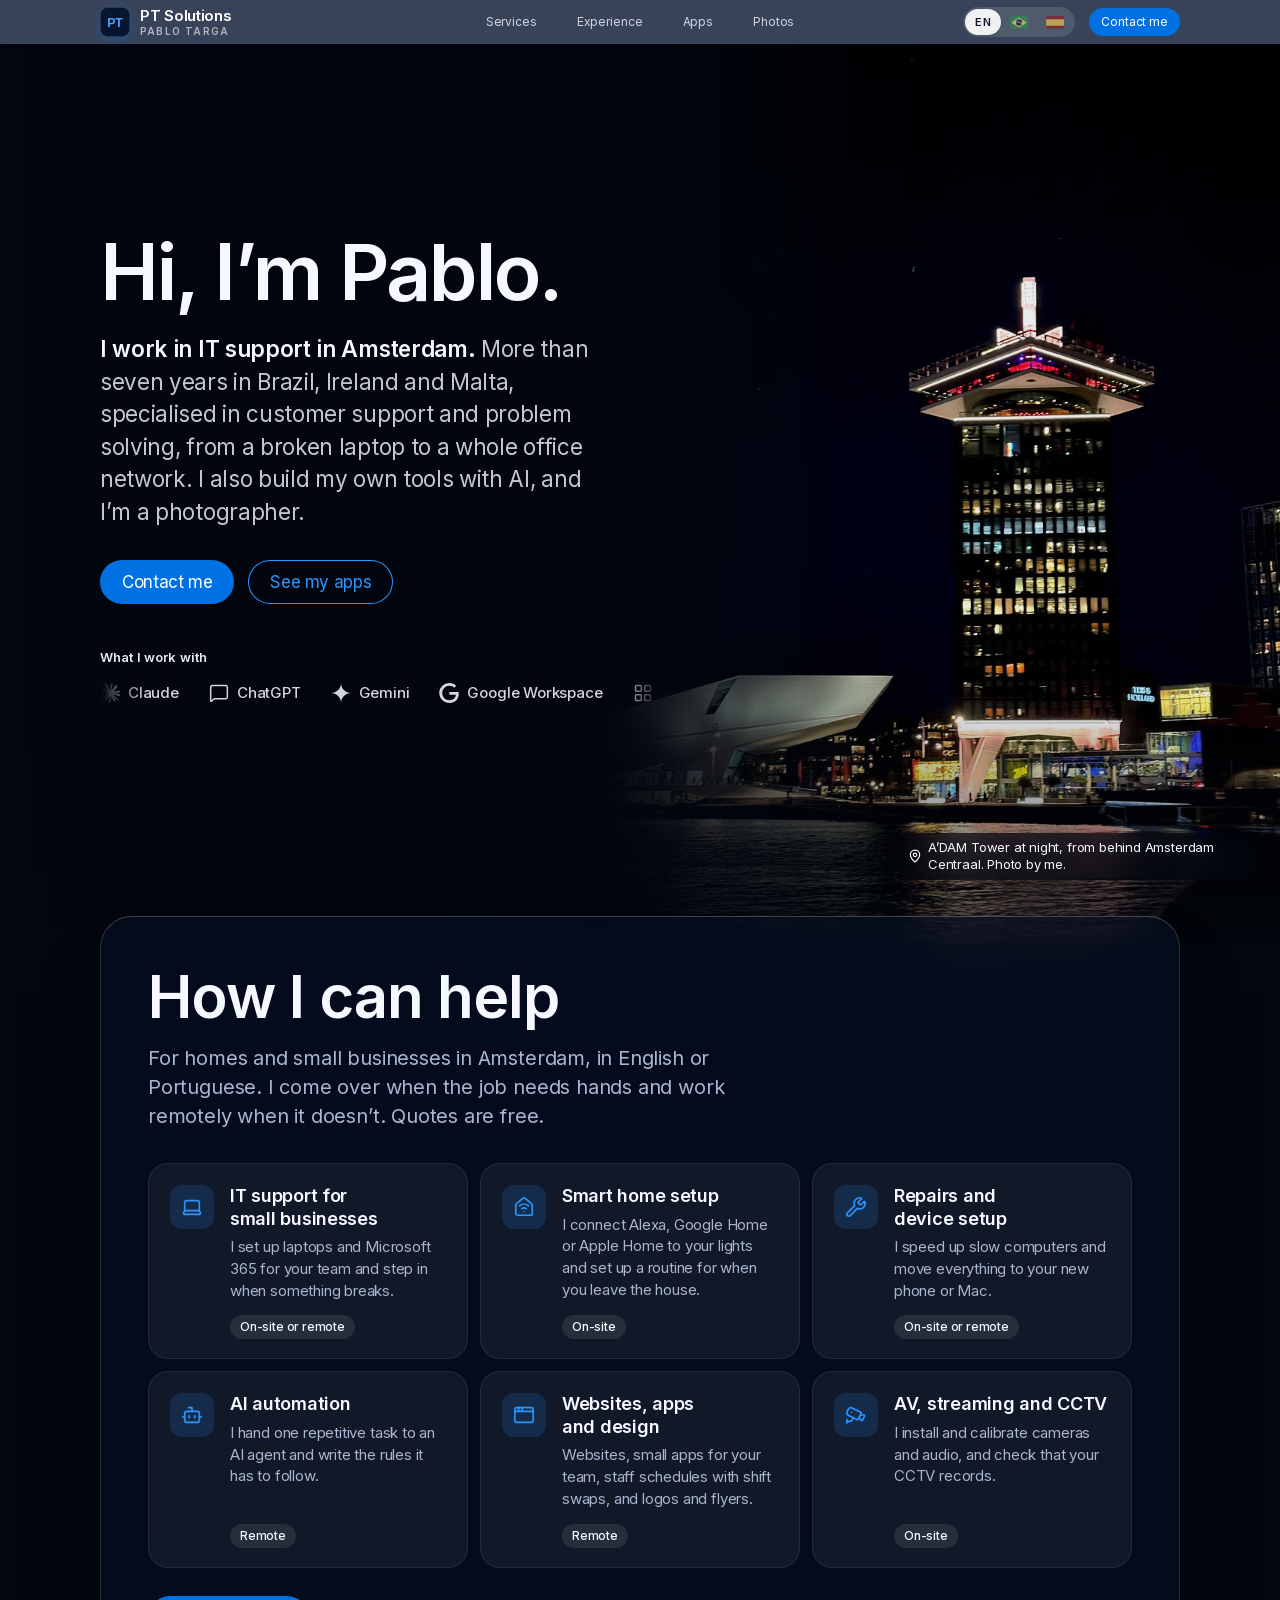
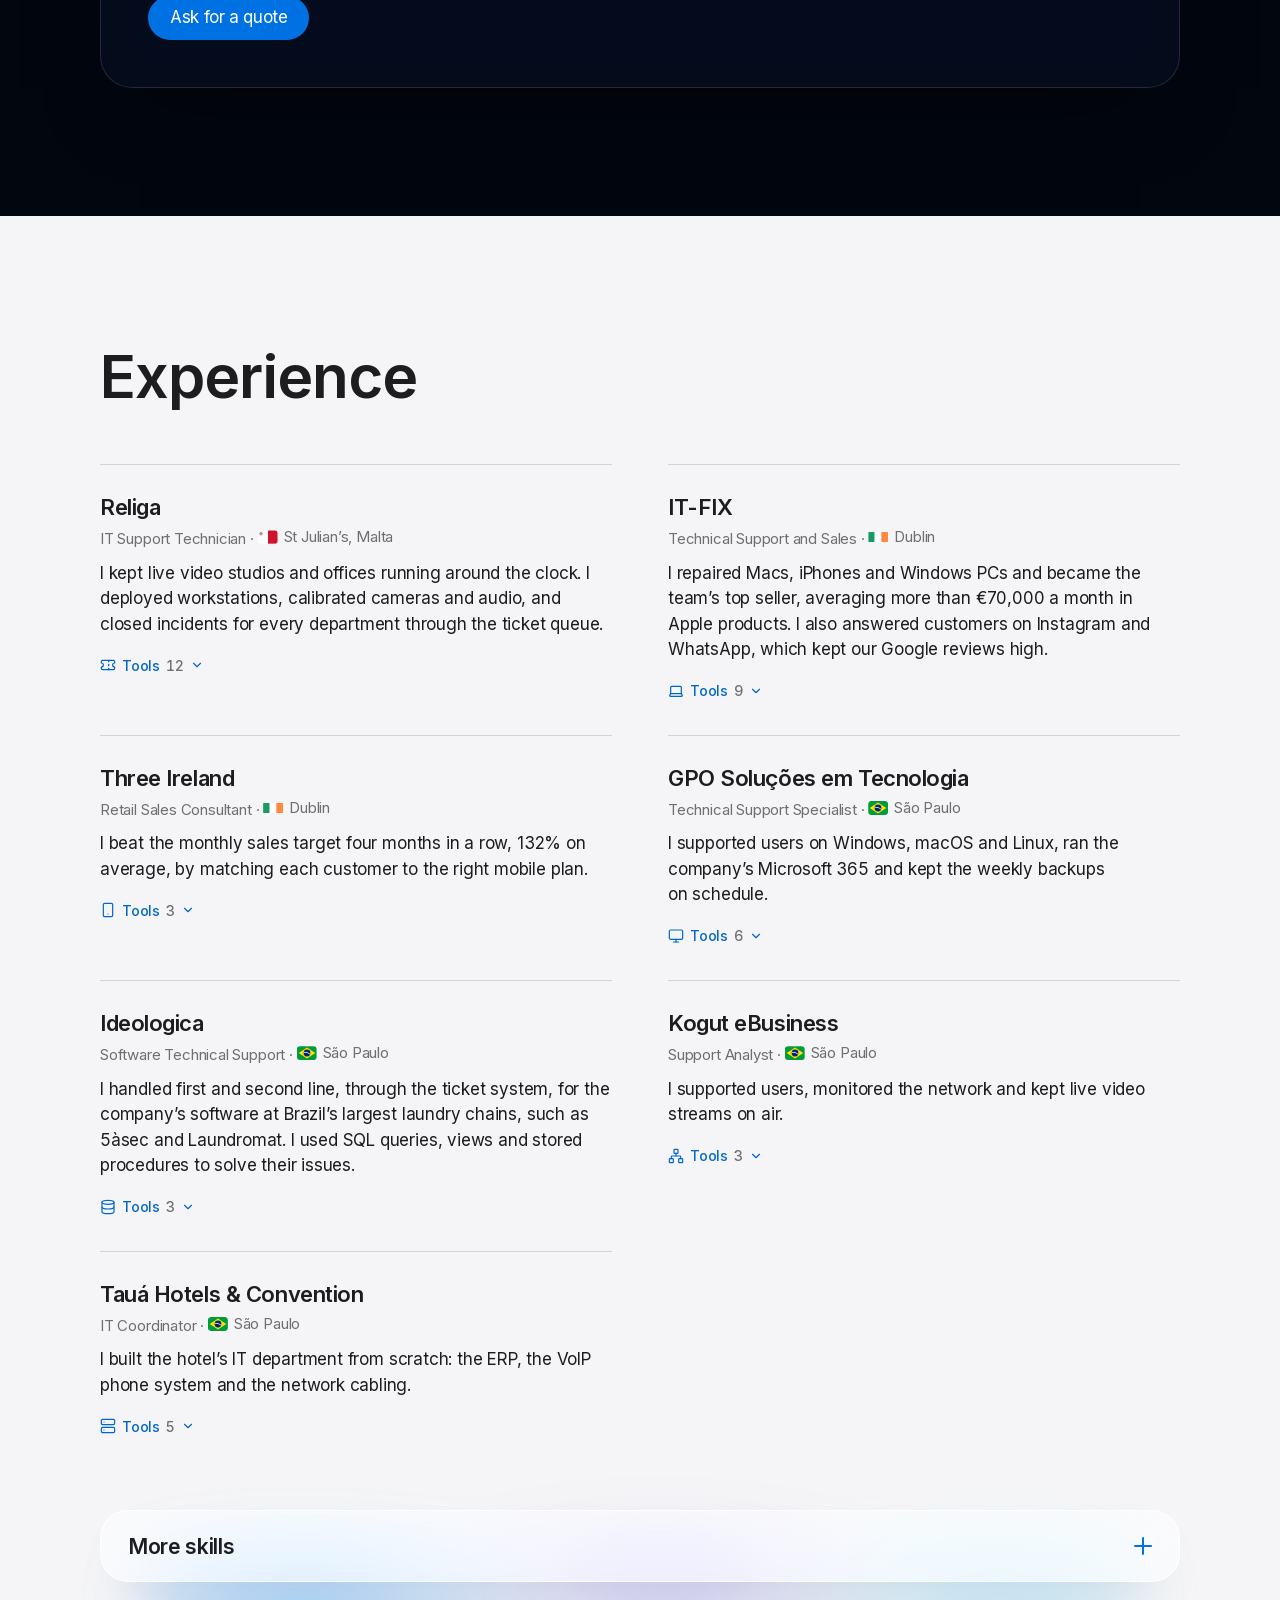
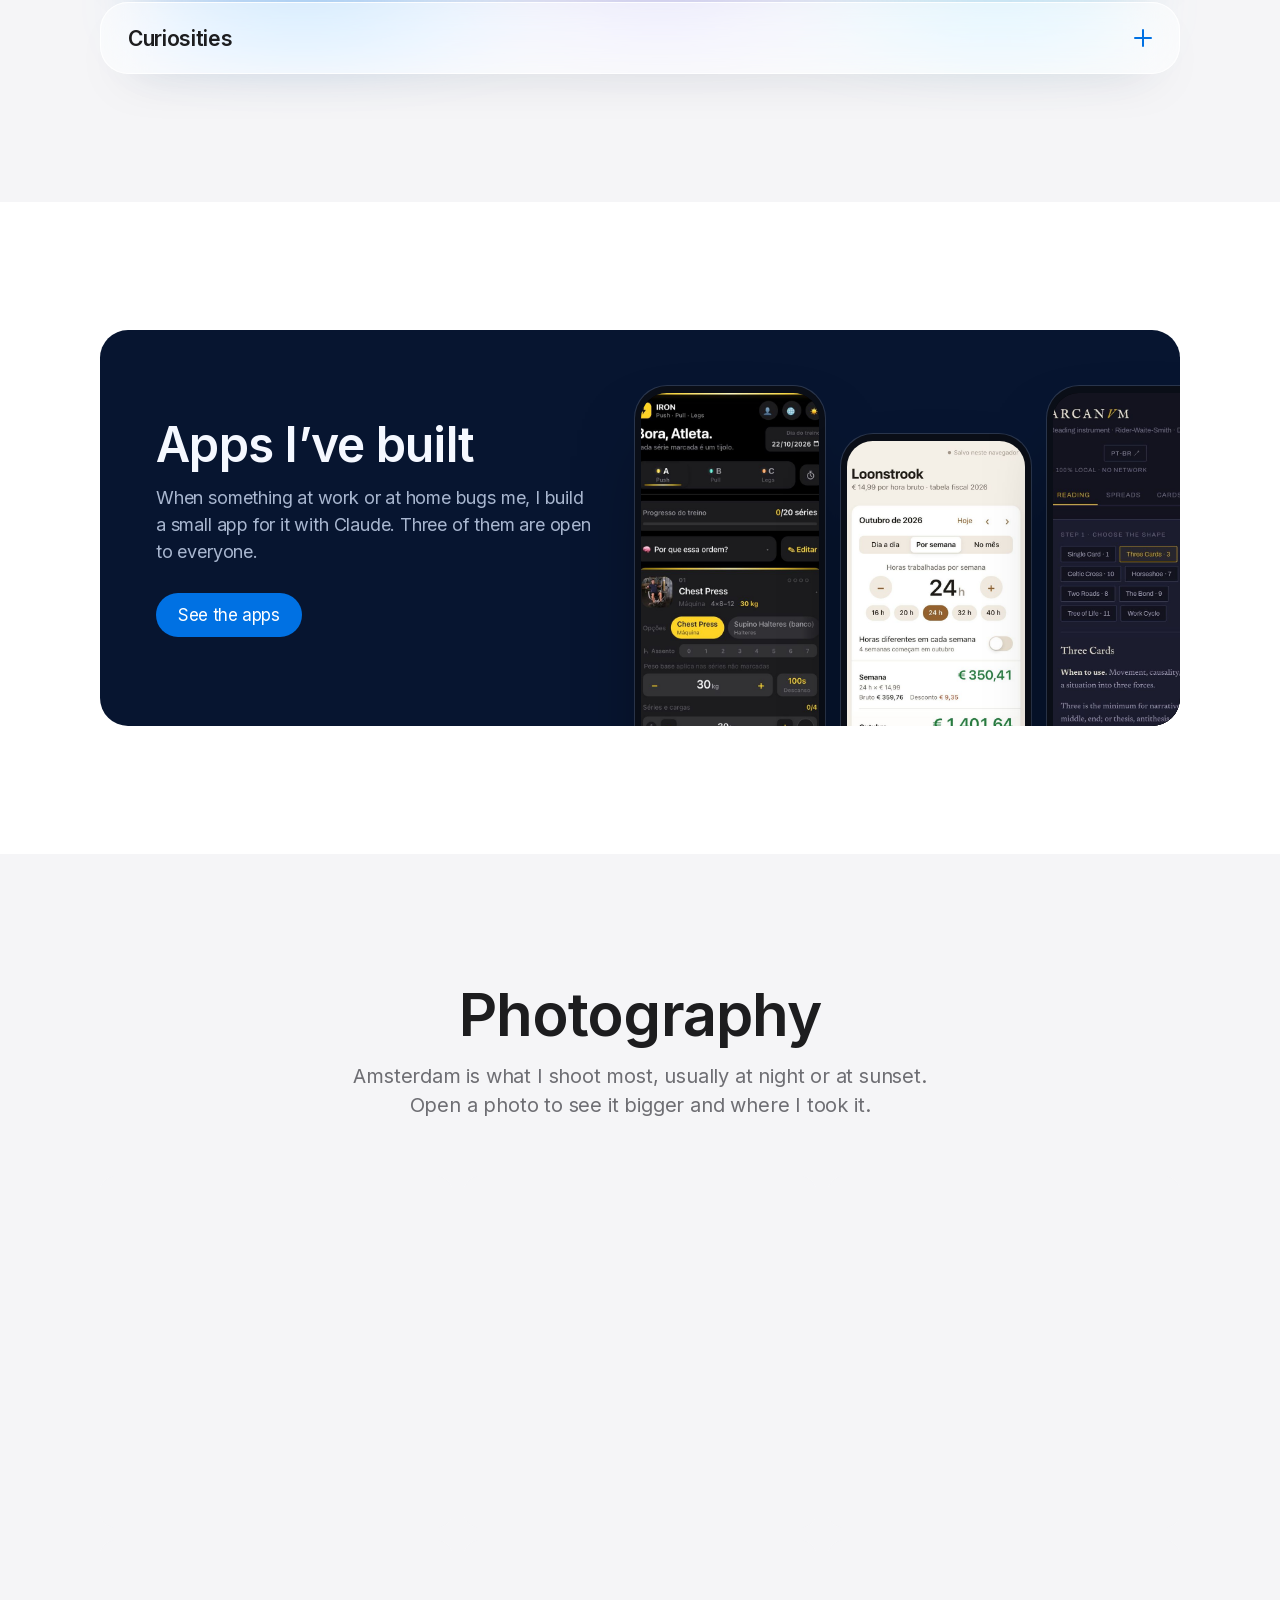
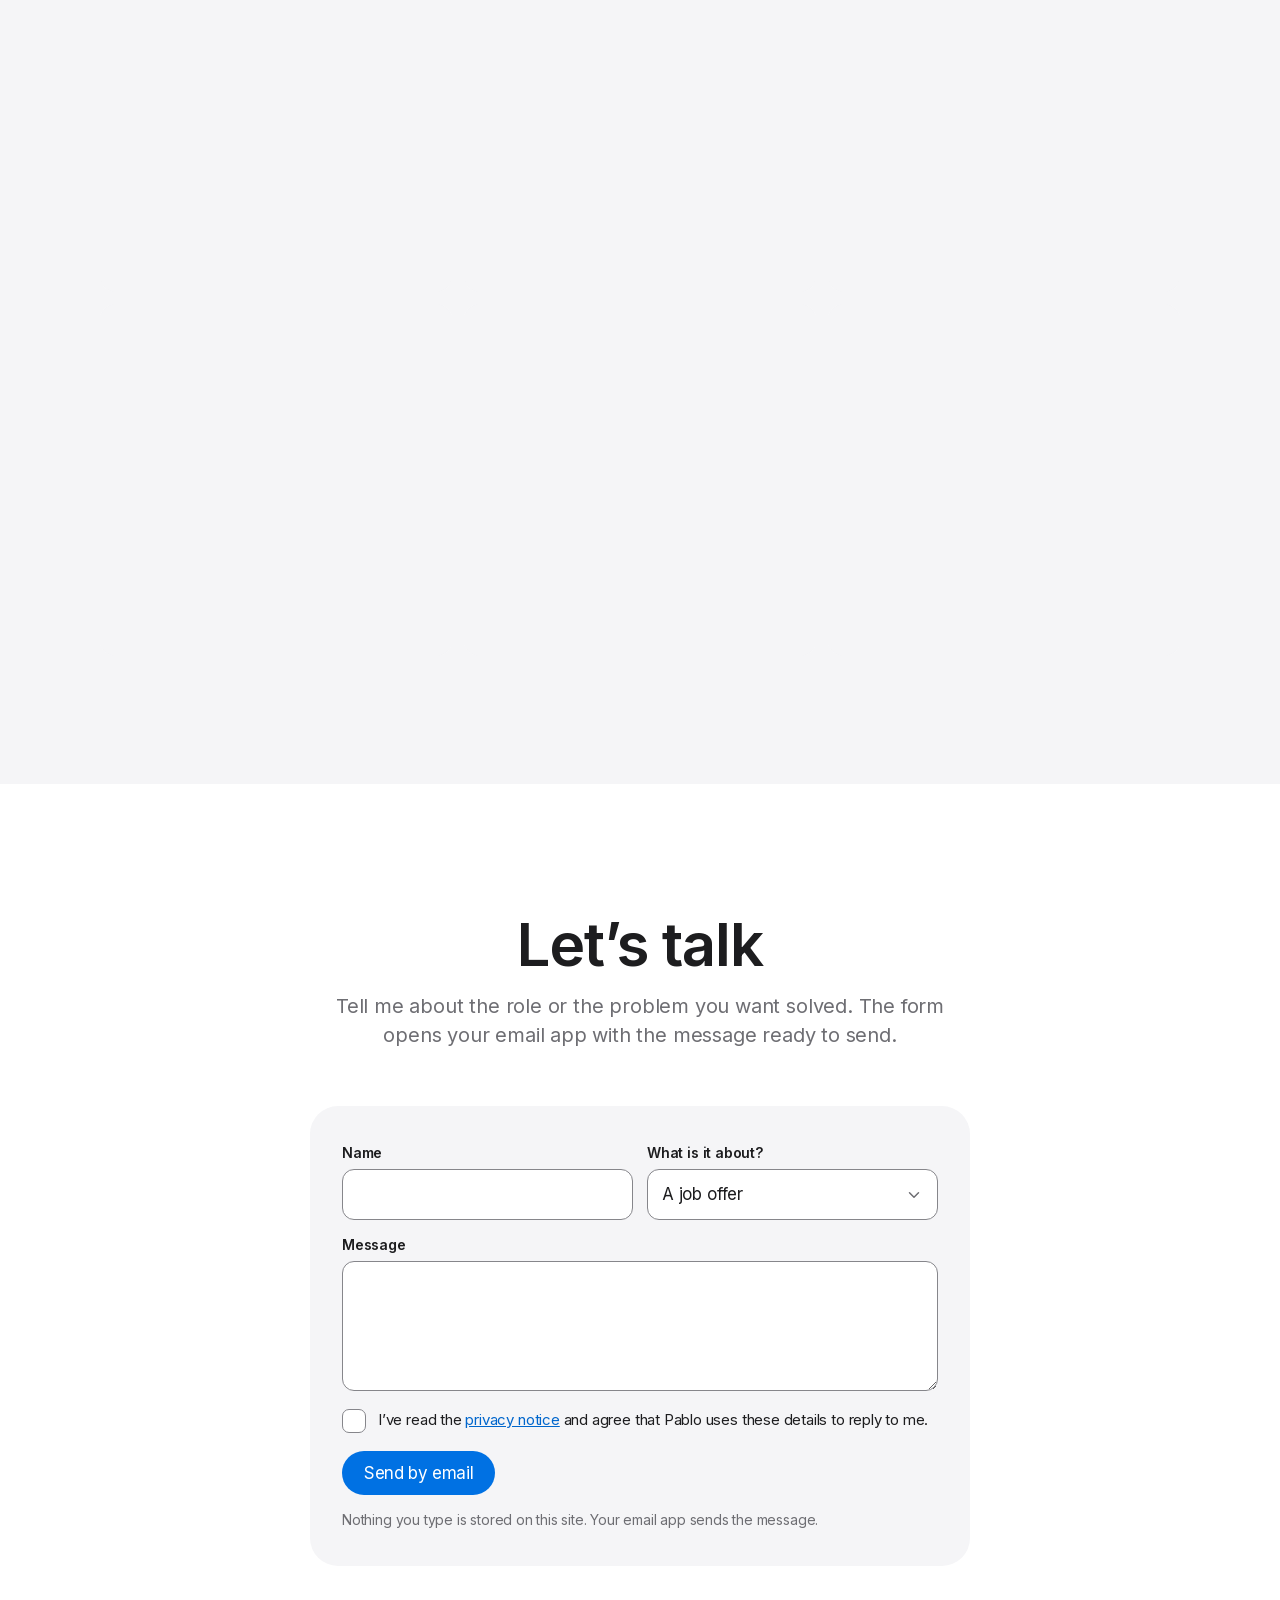
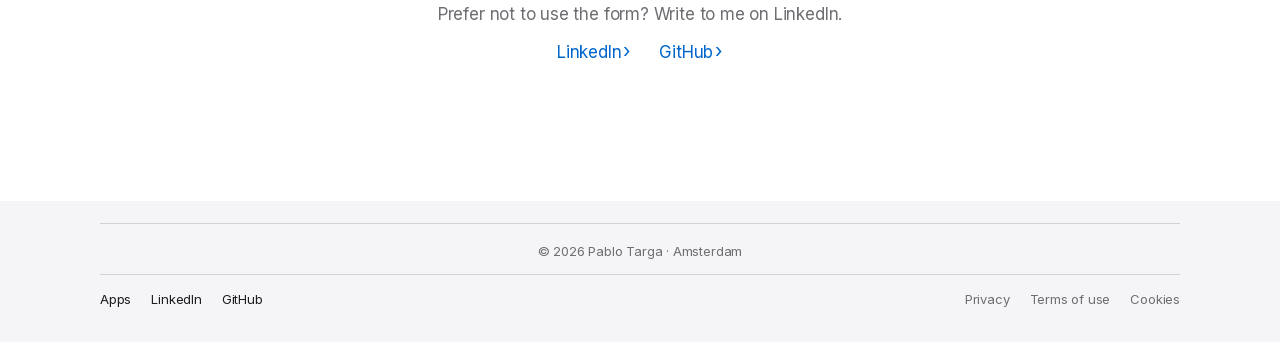
==== commit def6488c: "Three more Curiosities cards and fix for the hero logo strip Photographer, apps in my free time and " ====
--- a/index.html
+++ b/index.html
@@ -45,9 +45,9 @@
 <!-- Estilo (site.css) e comportamento (boot.js e site.js). O ?v=N obriga o navegador a baixar a
      versão nova: suba o N em TODAS as páginas quando mudar um desses arquivos
      (ou rode FERRAMENTAS/nova-versao.py). -->
-<link rel="stylesheet" href="assets/css/site.css?v=26">
-<script src="assets/js/boot.js?v=26"></script>
-<script src="assets/js/site.js?v=26" defer></script>
+<link rel="stylesheet" href="assets/css/site.css?v=27">
+<script src="assets/js/boot.js?v=27"></script>
+<script src="assets/js/site.js?v=27" defer></script>
 <!-- Dados para o Google (JSON-LD): quem você é, cargo, serviços e perfis. Não aparece na tela. -->
 <script type="application/ld+json">
 {
@@ -229,12 +229,13 @@
 </div>
 
 <!-- ===== EXPERIÊNCIA ===== um <article class="job"> por emprego. Bandeira: <use href="#fl-mt">
-     (Malta), #fl-ie (Irlanda), #fl-br (Brasil). <details class="tools">: o botão "Tools" que abre as
+     (Malta), #fl-ie (Irlanda), #fl-br (Brasil). <details class="toolbox">: o botão "Tools" que abre as
      ferramentas usadas naquele emprego (as mesmas da linha "Tools:" do CV). O ícone dele (#lu-...) é a
-     ferramenta mais usada ali. Acrescentou ou tirou uma ferramenta? Mude também o número em <span class="tools__n">. Logo abaixo ficam as gavetas:
+     ferramenta mais usada ali. Acrescentou ou tirou uma ferramenta? Mude também o número em <span class="toolbox__n">. Logo abaixo ficam as gavetas:
      - "More skills": cada app é um <li class="app">. Nível: m1 = básico, m2 = intermediário,
        m3 = avançado (mude a classe "meter m3" e o texto Advanced/Avançado/Avanzado juntos).
-     - "Curiosities": três cartões com emoji animado (cur--cup, cur--clap, cur--flip). -->
+     - "Curiosities": seis cartões com emoji animado (cur--cup, cur--clap, cur--flip, cur--flash,
+       cur--code, cur--toss). -->
 <section class="section section--alt" id="experience">
   <div class="wrap">
     <div class="head head--left">
@@ -245,8 +246,8 @@
           <h3>Religa</h3>
           <p class="job__meta"><span class="en">IT Support Technician</span><span class="pt">Técnico de suporte de TI</span><span class="es">Técnico de soporte de TI</span> · <span class="job__place"><svg class="flag" aria-hidden="true"><use href="#fl-mt"/></svg>St Julian’s, Malta</span></p>
           <p><span class="en">I kept live video studios and offices running around the clock. I deployed workstations, calibrated cameras and audio, and closed incidents for every department through the ticket queue.</span><span class="pt">Mantive estúdios de vídeo ao vivo e escritórios funcionando 24 horas. Instalei estações de trabalho, calibrei câmeras e áudio e resolvi chamados de todos os setores pela fila de tickets.</span><span class="es">Mantuve en marcha estudios de vídeo en directo y oficinas las 24 horas. Instalé puestos de trabajo, calibré cámaras y audio, y cerré incidencias de todos los departamentos a través de la cola de tickets.</span></p>
-          <details class="tools">
-            <summary><svg class="tools__ic" aria-hidden="true"><use href="#lu-ticket"/></svg> <span class="tools__label"><span class="en">Tools</span><span class="pt">Ferramentas</span><span class="es">Herramientas</span></span> <span class="tools__n">12</span> <svg class="tools__chev" aria-hidden="true"><use href="#lu-chevron-down"/></svg></summary>
+          <details class="toolbox">
+            <summary><svg class="toolbox__ic" aria-hidden="true"><use href="#lu-ticket"/></svg> <span class="toolbox__label"><span class="en">Tools</span><span class="pt">Ferramentas</span><span class="es">Herramientas</span></span> <span class="toolbox__n">12</span> <svg class="toolbox__chev" aria-hidden="true"><use href="#lu-chevron-down"/></svg></summary>
             <ul class="job__tools" aria-label="Tools I used" data-attr="aria-label" data-en="Tools I used" data-pt="Ferramentas que usei" data-es="Herramientas que usé"><li><span class="en">Service desk and ticketing</span><span class="pt">Service desk e chamados</span><span class="es">Service desk y tickets</span></li><li><span class="en">Incident response 24/7</span><span class="pt">Incidentes 24/7</span><span class="es">Incidencias 24/7</span></li><li><span class="en">Workstation deployment</span><span class="pt">Instalação de estações de trabalho</span><span class="es">Despliegue de puestos de trabajo</span></li><li><span class="en">Network cabling</span><span class="pt">Cabeamento de rede</span><span class="es">Cableado de red</span></li><li><span class="en">AV and camera calibration</span><span class="pt">Calibração de áudio, vídeo e câmeras</span><span class="es">Calibración de audio, vídeo y cámaras</span></li><li><span class="en">Live stream monitoring</span><span class="pt">Monitoramento de transmissão ao vivo</span><span class="es">Monitorización de streaming en directo</span></li><li><span class="en">CCTV</span><span class="pt">CFTV</span><span class="es">CCTV</span></li><li>Microsoft Teams</li><li>Slack</li><li>Discord</li><li>Telegram</li><li>WhatsApp</li></ul>
           </details>
         </article>
@@ -254,8 +255,8 @@
           <h3>IT-FIX</h3>
           <p class="job__meta"><span class="en">Technical Support and Sales</span><span class="pt">Suporte técnico e vendas</span><span class="es">Soporte técnico y ventas</span> · <span class="job__place"><svg class="flag" aria-hidden="true"><use href="#fl-ie"/></svg>Dublin</span></p>
           <p><span class="en">I repaired Macs, iPhones and Windows PCs and became the team’s top seller, averaging more than €70,000 a month in Apple products. I also answered customers on Instagram and WhatsApp, which kept our Google reviews high.</span><span class="pt">Consertei Macs, iPhones e PCs com Windows e virei o maior vendedor da equipe, com média de mais de €70 mil por mês em produtos Apple. Também atendia clientes pelo Instagram e pelo WhatsApp, o que manteve as avaliações no Google lá em cima.</span><span class="es">Reparé Macs, iPhones y PCs con Windows y me convertí en el mejor vendedor del equipo, con una media de más de 70.000 € al mes en productos Apple. También atendía a clientes por Instagram y WhatsApp, lo que mantuvo altas nuestras reseñas en Google.</span></p>
-          <details class="tools">
-            <summary><svg class="tools__ic" aria-hidden="true"><use href="#lu-laptop"/></svg> <span class="tools__label"><span class="en">Tools</span><span class="pt">Ferramentas</span><span class="es">Herramientas</span></span> <span class="tools__n">9</span> <svg class="tools__chev" aria-hidden="true"><use href="#lu-chevron-down"/></svg></summary>
+          <details class="toolbox">
+            <summary><svg class="toolbox__ic" aria-hidden="true"><use href="#lu-laptop"/></svg> <span class="toolbox__label"><span class="en">Tools</span><span class="pt">Ferramentas</span><span class="es">Herramientas</span></span> <span class="toolbox__n">9</span> <svg class="toolbox__chev" aria-hidden="true"><use href="#lu-chevron-down"/></svg></summary>
             <ul class="job__tools" aria-label="Tools I used" data-attr="aria-label" data-en="Tools I used" data-pt="Ferramentas que usei" data-es="Herramientas que usé"><li>macOS</li><li>iOS</li><li>Android</li><li>Windows</li><li><span class="en">Hardware repair</span><span class="pt">Conserto de hardware</span><span class="es">Reparación de hardware</span></li><li><span class="en">Data transfer and backups</span><span class="pt">Transferência de dados e backups</span><span class="es">Transferencia de datos y copias de seguridad</span></li><li>iCloud</li><li>Google Drive</li><li><span class="en">Instagram and WhatsApp support</span><span class="pt">Atendimento por Instagram e WhatsApp</span><span class="es">Atención por Instagram y WhatsApp</span></li></ul>
           </details>
         </article>
@@ -263,8 +264,8 @@
           <h3>Three Ireland</h3>
           <p class="job__meta"><span class="en">Retail Sales Consultant</span><span class="pt">Consultor de vendas</span><span class="es">Asesor comercial</span> · <span class="job__place"><svg class="flag" aria-hidden="true"><use href="#fl-ie"/></svg>Dublin</span></p>
           <p><span class="en">I beat the monthly sales target four months in a row, 132% on average, by matching each customer to the right mobile plan.</span><span class="pt">Bati a meta mensal de vendas quatro meses seguidos, com média de 132%, indicando o plano de celular certo para cada cliente.</span><span class="es">Superé el objetivo mensual de ventas cuatro meses seguidos, con un 132 % de media, recomendando a cada cliente el plan móvil adecuado.</span></p>
-          <details class="tools">
-            <summary><svg class="tools__ic" aria-hidden="true"><use href="#lu-smartphone"/></svg> <span class="tools__label"><span class="en">Tools</span><span class="pt">Ferramentas</span><span class="es">Herramientas</span></span> <span class="tools__n">3</span> <svg class="tools__chev" aria-hidden="true"><use href="#lu-chevron-down"/></svg></summary>
+          <details class="toolbox">
+            <summary><svg class="toolbox__ic" aria-hidden="true"><use href="#lu-smartphone"/></svg> <span class="toolbox__label"><span class="en">Tools</span><span class="pt">Ferramentas</span><span class="es">Herramientas</span></span> <span class="toolbox__n">3</span> <svg class="toolbox__chev" aria-hidden="true"><use href="#lu-chevron-down"/></svg></summary>
             <ul class="job__tools" aria-label="Tools I used" data-attr="aria-label" data-en="Tools I used" data-pt="Ferramentas que usei" data-es="Herramientas que usé"><li><span class="en">Consultative sales</span><span class="pt">Venda consultiva</span><span class="es">Venta consultiva</span></li><li><span class="en">Mobile and telecom plans</span><span class="pt">Planos de celular e telecom</span><span class="es">Planes móviles y de telecomunicaciones</span></li><li><span class="en">Customer service</span><span class="pt">Atendimento ao cliente</span><span class="es">Atención al cliente</span></li></ul>
           </details>
         </article>
@@ -272,8 +273,8 @@
           <h3>GPO Soluções em Tecnologia</h3>
           <p class="job__meta"><span class="en">Technical Support Specialist</span><span class="pt">Especialista em suporte técnico</span><span class="es">Especialista en soporte técnico</span> · <span class="job__place"><svg class="flag" aria-hidden="true"><use href="#fl-br"/></svg>São Paulo</span></p>
           <p><span class="en">I supported users on Windows, macOS and Linux, ran the company’s Microsoft 365 and kept the weekly backups on schedule.</span><span class="pt">Dei suporte a usuários de Windows, macOS e Linux, administrei o Microsoft 365 da empresa e mantive os backups semanais em dia.</span><span class="es">Di soporte a usuarios de Windows, macOS y Linux, gestioné el Microsoft 365 de la empresa y mantuve al día las copias de seguridad semanales.</span></p>
-          <details class="tools">
-            <summary><svg class="tools__ic" aria-hidden="true"><use href="#lu-monitor"/></svg> <span class="tools__label"><span class="en">Tools</span><span class="pt">Ferramentas</span><span class="es">Herramientas</span></span> <span class="tools__n">6</span> <svg class="tools__chev" aria-hidden="true"><use href="#lu-chevron-down"/></svg></summary>
+          <details class="toolbox">
+            <summary><svg class="toolbox__ic" aria-hidden="true"><use href="#lu-monitor"/></svg> <span class="toolbox__label"><span class="en">Tools</span><span class="pt">Ferramentas</span><span class="es">Herramientas</span></span> <span class="toolbox__n">6</span> <svg class="toolbox__chev" aria-hidden="true"><use href="#lu-chevron-down"/></svg></summary>
             <ul class="job__tools" aria-label="Tools I used" data-attr="aria-label" data-en="Tools I used" data-pt="Ferramentas que usei" data-es="Herramientas que usé"><li>Windows</li><li>macOS</li><li>Linux</li><li><span class="en">Microsoft 365 administration</span><span class="pt">Administração do Microsoft 365</span><span class="es">Administración de Microsoft 365</span></li><li><span class="en">Weekly backups</span><span class="pt">Backups semanais</span><span class="es">Copias de seguridad semanales</span></li><li><span class="en">Remote and on-site support</span><span class="pt">Suporte remoto e presencial</span><span class="es">Soporte remoto y presencial</span></li></ul>
           </details>
         </article>
@@ -281,8 +282,8 @@
           <h3>Ideologica</h3>
           <p class="job__meta"><span class="en">Software Technical Support</span><span class="pt">Suporte técnico de software</span><span class="es">Soporte técnico de software</span> · <span class="job__place"><svg class="flag" aria-hidden="true"><use href="#fl-br"/></svg>São Paulo</span></p>
           <p><span class="en">I handled first and second line, through the ticket system, for the company’s software at Brazil’s largest laundry chains, such as 5àsec and Laundromat. I used SQL queries, views and stored procedures to solve their issues.</span><span class="pt">Fiz o atendimento N1 e N2, pelo sistema de tickets, do software da empresa nas maiores redes de lavanderia do Brasil, como 5àsec e Laundromat. Usei consultas SQL, views e stored procedures para resolver os problemas delas.</span><span class="es">Atendí el primer y segundo nivel, a través del sistema de tickets, del software de la empresa en las mayores cadenas de lavandería de Brasil, como 5àsec y Laundromat. Usé consultas SQL, vistas y procedimientos almacenados para resolver sus incidencias.</span></p>
-          <details class="tools">
-            <summary><svg class="tools__ic" aria-hidden="true"><use href="#lu-database"/></svg> <span class="tools__label"><span class="en">Tools</span><span class="pt">Ferramentas</span><span class="es">Herramientas</span></span> <span class="tools__n">3</span> <svg class="tools__chev" aria-hidden="true"><use href="#lu-chevron-down"/></svg></summary>
+          <details class="toolbox">
+            <summary><svg class="toolbox__ic" aria-hidden="true"><use href="#lu-database"/></svg> <span class="toolbox__label"><span class="en">Tools</span><span class="pt">Ferramentas</span><span class="es">Herramientas</span></span> <span class="toolbox__n">3</span> <svg class="toolbox__chev" aria-hidden="true"><use href="#lu-chevron-down"/></svg></summary>
             <ul class="job__tools" aria-label="Tools I used" data-attr="aria-label" data-en="Tools I used" data-pt="Ferramentas que usei" data-es="Herramientas que usé"><li><span class="en">First and second-line support</span><span class="pt">Suporte N1 e N2</span><span class="es">Soporte de primer y segundo nivel</span></li><li><span class="en">Ticket system</span><span class="pt">Sistema de tickets</span><span class="es">Sistema de tickets</span></li><li><span class="en">SQL (queries, views, stored procedures)</span><span class="pt">SQL (consultas, views, stored procedures)</span><span class="es">SQL (consultas, vistas, procedimientos almacenados)</span></li></ul>
           </details>
         </article>
@@ -290,8 +291,8 @@
           <h3>Kogut eBusiness</h3>
           <p class="job__meta"><span class="en">Support Analyst</span><span class="pt">Analista de suporte</span><span class="es">Analista de soporte</span> · <span class="job__place"><svg class="flag" aria-hidden="true"><use href="#fl-br"/></svg>São Paulo</span></p>
           <p><span class="en">I supported users, monitored the network and kept live video streams on air.</span><span class="pt">Dei suporte aos usuários, monitorei a rede e mantive transmissões de vídeo ao vivo no ar.</span><span class="es">Di soporte a los usuarios, monitoricé la red y mantuve en el aire las retransmisiones de vídeo en directo.</span></p>
-          <details class="tools">
-            <summary><svg class="tools__ic" aria-hidden="true"><use href="#lu-network"/></svg> <span class="tools__label"><span class="en">Tools</span><span class="pt">Ferramentas</span><span class="es">Herramientas</span></span> <span class="tools__n">3</span> <svg class="tools__chev" aria-hidden="true"><use href="#lu-chevron-down"/></svg></summary>
+          <details class="toolbox">
+            <summary><svg class="toolbox__ic" aria-hidden="true"><use href="#lu-network"/></svg> <span class="toolbox__label"><span class="en">Tools</span><span class="pt">Ferramentas</span><span class="es">Herramientas</span></span> <span class="toolbox__n">3</span> <svg class="toolbox__chev" aria-hidden="true"><use href="#lu-chevron-down"/></svg></summary>
             <ul class="job__tools" aria-label="Tools I used" data-attr="aria-label" data-en="Tools I used" data-pt="Ferramentas que usei" data-es="Herramientas que usé"><li><span class="en">User support</span><span class="pt">Suporte ao usuário</span><span class="es">Soporte a usuarios</span></li><li><span class="en">Network monitoring</span><span class="pt">Monitoramento de rede</span><span class="es">Monitorización de red</span></li><li><span class="en">Live video streaming</span><span class="pt">Transmissão de vídeo ao vivo</span><span class="es">Streaming de vídeo en directo</span></li></ul>
           </details>
         </article>
@@ -299,8 +300,8 @@
           <h3>Tauá Hotels &amp; Convention</h3>
           <p class="job__meta"><span class="en">IT Coordinator</span><span class="pt">Coordenador de TI</span><span class="es">Coordinador de TI</span> · <span class="job__place"><svg class="flag" aria-hidden="true"><use href="#fl-br"/></svg>São Paulo</span></p>
           <p><span class="en">I built the hotel’s IT department from scratch: the ERP, the VoIP phone system and the network cabling.</span><span class="pt">Montei do zero o departamento de TI do hotel: o ERP, a telefonia VoIP e o cabeamento de rede.</span><span class="es">Monté desde cero el departamento de TI del hotel: el ERP, la telefonía VoIP y el cableado de red.</span></p>
-          <details class="tools">
-            <summary><svg class="tools__ic" aria-hidden="true"><use href="#lu-server"/></svg> <span class="tools__label"><span class="en">Tools</span><span class="pt">Ferramentas</span><span class="es">Herramientas</span></span> <span class="tools__n">5</span> <svg class="tools__chev" aria-hidden="true"><use href="#lu-chevron-down"/></svg></summary>
+          <details class="toolbox">
+            <summary><svg class="toolbox__ic" aria-hidden="true"><use href="#lu-server"/></svg> <span class="toolbox__label"><span class="en">Tools</span><span class="pt">Ferramentas</span><span class="es">Herramientas</span></span> <span class="toolbox__n">5</span> <svg class="toolbox__chev" aria-hidden="true"><use href="#lu-chevron-down"/></svg></summary>
             <ul class="job__tools" aria-label="Tools I used" data-attr="aria-label" data-en="Tools I used" data-pt="Ferramentas que usei" data-es="Herramientas que usé"><li>ERP</li><li><span class="en">VoIP/PBX</span><span class="pt">VoIP/PABX</span><span class="es">VoIP/centralita</span></li><li><span class="en">Network cabling</span><span class="pt">Cabeamento de rede</span><span class="es">Cableado de red</span></li><li><span class="en">IT department setup</span><span class="pt">Montagem do departamento de TI</span><span class="es">Montaje del departamento de TI</span></li><li><span class="en">Onboarding process</span><span class="pt">Processo de onboarding</span><span class="es">Proceso de onboarding</span></li></ul>
           </details>
         </article>
@@ -370,6 +371,21 @@
               <span class="cur__ic" aria-hidden="true"><span class="emo">🤸</span></span>
               <h3><span class="en">Sports</span><span class="pt">Esportes</span><span class="es">Deportes</span></h3>
               <p><span class="en">I practise parkour and freerunning, and I trained taekwondo for 8 years, up to 2nd gup.</span><span class="pt">Pratico parkour e freerunning, e treinei taekwondo por 8 anos, até o 2º gub.</span><span class="es">Practico parkour y freerunning, y entrené taekwondo durante 8 años, hasta el 2.º gup.</span></p>
+            </li>
+            <li class="cur cur--flash">
+              <span class="cur__ic" aria-hidden="true"><span class="emo">📸</span></span>
+              <h3><span class="en">Photographer</span><span class="pt">Fotógrafo</span><span class="es">Fotógrafo</span></h3>
+              <p><span class="en">I’m also a photographer. Amsterdam is my favourite subject, and some of my shots are in the gallery below.</span><span class="pt">Também sou fotógrafo. Amsterdam é o que mais gosto de fotografar, e algumas fotos estão na galeria mais abaixo.</span><span class="es">También soy fotógrafo. Ámsterdam es lo que más me gusta fotografiar, y algunas fotos están en la galería más abajo.</span></p>
+            </li>
+            <li class="cur cur--code">
+              <span class="cur__ic" aria-hidden="true"><span class="emo">💻</span></span>
+              <h3><span class="en">Apps in my free time</span><span class="pt">Apps nas horas vagas</span><span class="es">Apps en mi tiempo libre</span></h3>
+              <p><span class="en">In my free time I build apps for small everyday problems, like a team’s shift schedule. A few of them are just below.</span><span class="pt">Nas horas vagas crio apps para pequenos problemas do dia a dia, como a escala de turnos de uma equipe. Alguns estão logo abaixo.</span><span class="es">En mi tiempo libre creo apps para pequeños problemas del día a día, como los turnos de un equipo. Algunas están justo debajo.</span></p>
+            </li>
+            <li class="cur cur--toss">
+              <span class="cur__ic" aria-hidden="true"><span class="emo">🥘</span></span>
+              <h3><span class="en">In the kitchen</span><span class="pt">Na cozinha</span><span class="es">En la cocina</span></h3>
+              <p><span class="en">I love cooking, and I have my own recipe book of Brazilian food.</span><span class="pt">Amo cozinhar e tenho meu próprio livro de receitas de culinária brasileira.</span><span class="es">Me encanta cocinar y tengo mi propio libro de recetas de cocina brasileña.</span></p>
             </li>
           </ul>
         </details>
--- a/assets/css/site.css
+++ b/assets/css/site.css
@@ -382,16 +382,17 @@
 .job__meta + p { margin-top: 10px; max-width: 52ch; }
 /* botão "Tools" de cada emprego: abre e fecha a lista de ferramentas. É um <details>;
    o movimento suave vem do site.js (seção 9, o mesmo das gavetas). Fica discreto, como
-   um link: ícone da ferramenta mais usada + "Tools" em azul + número em cinza + setinha */
-.tools { margin-top: 12px; }
-.tools summary { list-style: none; display: flex; align-items: center; gap: 6px; width: fit-content; min-height: 32px; border-radius: 6px; font-size: 14px; font-weight: 500; color: var(--blue-link); cursor: pointer; user-select: none; -webkit-user-select: none; -webkit-tap-highlight-color: transparent; }
-.tools summary::-webkit-details-marker { display: none; }
-.tools svg { width: 16px; height: 16px; flex: none; fill: none; stroke: currentColor; stroke-width: 1.8; stroke-linecap: round; stroke-linejoin: round; }
-.tools__n { color: var(--ink-2); font-variant-numeric: tabular-nums; }
+   um link: ícone da ferramenta mais usada + "Tools" em azul + número em cinza + setinha.
+   Chama "toolbox" porque ".tools" já é a faixa de logos do topo: não troque o nome. */
+.toolbox { margin-top: 12px; }
+.toolbox summary { list-style: none; display: flex; align-items: center; gap: 6px; width: fit-content; min-height: 32px; border-radius: 6px; font-size: 14px; font-weight: 500; color: var(--blue-link); cursor: pointer; user-select: none; -webkit-user-select: none; -webkit-tap-highlight-color: transparent; }
+.toolbox summary::-webkit-details-marker { display: none; }
+.toolbox svg { width: 16px; height: 16px; flex: none; fill: none; stroke: currentColor; stroke-width: 1.8; stroke-linecap: round; stroke-linejoin: round; }
+.toolbox__n { color: var(--ink-2); font-variant-numeric: tabular-nums; }
 /* a setinha vira para cima quando abre */
-.tools .tools__chev { width: 14px; height: 14px; stroke-width: 2; transition: transform 0.3s var(--ease); }
-.tools[open]:not(.is-closing) .tools__chev { transform: rotate(180deg); }
-@media (hover: hover) { .tools summary:hover .tools__label { text-decoration: underline; text-underline-offset: 3px; } }
+.toolbox .toolbox__chev { width: 14px; height: 14px; stroke-width: 2; transition: transform 0.3s var(--ease); }
+.toolbox[open]:not(.is-closing) .toolbox__chev { transform: rotate(180deg); }
+@media (hover: hover) { .toolbox summary:hover .toolbox__label { text-decoration: underline; text-underline-offset: 3px; } }
 /* as ferramentas (as mesmas da linha "Tools:" do CV). Espaço em padding, não margin:
    o site.js mede a altura para animar, e margin ficaria de fora da conta */
 .job__tools { display: flex; flex-wrap: wrap; gap: 6px; padding-top: 12px; }
@@ -462,7 +463,7 @@
 .ms-block li { display: flex; justify-content: space-between; gap: 14px; padding: 10px 0; border-top: 1px solid var(--line); font-size: 16px; }
 .ms-block li span:last-child { color: var(--ink-2); text-align: right; }
 
-/* --- "Curiosities": três cartões, cada um com um emoji animado --- */
+/* --- "Curiosities": seis cartões (três por linha), cada um com um emoji animado --- */
 .curious__list { display: grid; grid-template-columns: repeat(3, minmax(0, 1fr)); gap: 14px; padding: 4px 28px 28px; }
 .cur { padding: 22px; border-radius: 20px; background: rgba(255, 255, 255, 0.55); box-shadow: inset 0 0 0 1px rgba(255, 255, 255, 0.9); transition: transform 0.32s var(--ease-apple), box-shadow 0.32s var(--ease-apple); }
 .cur:hover { transform: translateY(-3px); box-shadow: inset 0 0 0 1px #fff, 0 16px 30px -18px rgba(11, 27, 51, 0.35); }
@@ -472,7 +473,8 @@
 .cur h3 { margin-top: 16px; font-size: 18px; font-weight: 600; letter-spacing: -0.015em; }
 .cur p { margin-top: 6px; font-size: 15px; line-height: 1.45; color: #48484d; }
 /* os emojis animam 2 vezes quando a gaveta abre, e de novo enquanto o mouse estiver em cima.
-   cup = xícara balançando com vapor; clap = claquete batendo; flip = cambalhota */
+   cup = xícara balançando com vapor; clap = claquete batendo; flip = cambalhota;
+   flash = câmera disparando o flash; code = notebook com o selo </>; toss = panela sacudida */
 @media (prefers-reduced-motion: no-preference) {
   .cur--cup .emo { animation: cup 3s ease-in-out 2; transform-origin: 50% 90%; }
   .cur--cup .cur__ic::before, .cur--cup .cur__ic::after { content: ''; position: absolute; top: 2px; width: 3px; height: 12px; border-radius: 3px; background: rgba(110, 110, 115, 0.5); opacity: 0; animation: steam 2.4s ease-out 3; }
@@ -484,6 +486,19 @@
   .cur--cup:hover .cur__ic::before, .cur--cup:hover .cur__ic::after { animation-name: steam-again; animation-iteration-count: infinite; }
   .cur--clap:hover .emo { animation: clap-again 1.4s ease-in-out infinite; }
   .cur--flip:hover .emo { animation: flip-again 2s cubic-bezier(0.5, 0, 0.3, 1) infinite; }
+  /* câmera: aperta o botão e o flash acende atrás dela */
+  .cur--flash .emo { position: relative; z-index: 1; animation: snap 2.8s ease-in-out 2; }
+  .cur--flash .cur__ic::before { content: ''; position: absolute; inset: 4px; border-radius: 16px; background: radial-gradient(circle at 60% 40%, rgba(255, 214, 10, 0.8), rgba(255, 214, 10, 0) 62%); opacity: 0; animation: flash 2.8s ease-out 2; }
+  .cur--flash:hover .emo { animation: snap-again 1.6s ease-in-out infinite; }
+  .cur--flash:hover .cur__ic::before { animation: flash-again 1.6s ease-out infinite; }
+  /* notebook: "digita" e aparece o selo </> no canto */
+  .cur--code .emo { animation: type 2.4s ease-in-out 2; }
+  .cur--code .cur__ic::after { content: '</>'; position: absolute; top: -6px; right: -8px; padding: 2px 6px; border-radius: 8px; background: var(--blue); color: #fff; font: 600 11px/1.3 var(--font); opacity: 0; animation: code 2.4s ease-out 2; }
+  .cur--code:hover .emo { animation: type-again 1.2s ease-in-out infinite; }
+  .cur--code:hover .cur__ic::after { animation: code-again 2.4s ease-out infinite; }
+  /* panela: inclina e joga a comida para cima, como quem salteia */
+  .cur--toss .emo { animation: toss 2.6s cubic-bezier(0.3, 0, 0.3, 1) 2; transform-origin: 30% 80%; }
+  .cur--toss:hover .emo { animation: toss-again 1.4s cubic-bezier(0.3, 0, 0.3, 1) infinite; }
 }
 @keyframes cup { 0%, 100% { transform: rotate(-4deg); } 50% { transform: rotate(4deg); } }
 @keyframes cup-again { 0%, 100% { transform: rotate(-6deg); } 50% { transform: rotate(6deg); } }
@@ -493,6 +508,16 @@
 @keyframes clap-again { 0%, 40%, 100% { transform: rotate(0); } 55% { transform: rotate(-14deg); } 70% { transform: rotate(5deg); } 85% { transform: rotate(0); } }
 @keyframes flip { 0%, 55% { transform: translateY(0) rotate(0); } 68% { transform: translateY(-12px) rotate(-180deg); } 80%, 100% { transform: translateY(0) rotate(-360deg); } }
 @keyframes flip-again { 0%, 30% { transform: translateY(0) rotate(0); } 55% { transform: translateY(-12px) rotate(-180deg); } 75%, 100% { transform: translateY(0) rotate(-360deg); } }
+@keyframes snap { 0%, 60%, 100% { transform: scale(1); } 66% { transform: scale(0.88); } 74% { transform: scale(1.06); } 82% { transform: scale(1); } }
+@keyframes snap-again { 0%, 30%, 100% { transform: scale(1); } 40% { transform: scale(0.88); } 52% { transform: scale(1.06); } 64% { transform: scale(1); } }
+@keyframes flash { 0%, 64% { opacity: 0; transform: scale(0.6); } 69% { opacity: 1; transform: scale(1.08); } 92%, 100% { opacity: 0; transform: scale(1.2); } }
+@keyframes flash-again { 0%, 38% { opacity: 0; transform: scale(0.6); } 46% { opacity: 1; transform: scale(1.08); } 80%, 100% { opacity: 0; transform: scale(1.2); } }
+@keyframes type { 0%, 50%, 100% { transform: translateY(0); } 12%, 32% { transform: translateY(-3px); } 22%, 42% { transform: translateY(0); } }
+@keyframes type-again { 0%, 100% { transform: translateY(0); } 25%, 75% { transform: translateY(-3px); } 50% { transform: translateY(0); } }
+@keyframes code { 0%, 12% { opacity: 0; transform: translateY(6px) scale(0.8); } 26%, 76% { opacity: 1; transform: none; } 100% { opacity: 0; transform: translateY(-4px); } }
+@keyframes code-again { 0%, 12% { opacity: 0; transform: translateY(6px) scale(0.8); } 26%, 76% { opacity: 1; transform: none; } 100% { opacity: 0; transform: translateY(-4px); } }
+@keyframes toss { 0%, 50%, 100% { transform: translateY(0) rotate(0); } 58% { transform: translateY(2px) rotate(-10deg); } 67% { transform: translateY(-10px) rotate(6deg); } 77% { transform: translateY(0) rotate(-2deg); } 85% { transform: rotate(0); } }
+@keyframes toss-again { 0%, 20%, 100% { transform: translateY(0) rotate(0); } 34% { transform: translateY(2px) rotate(-10deg); } 50% { transform: translateY(-10px) rotate(6deg); } 66% { transform: translateY(0) rotate(-2deg); } 80% { transform: rotate(0); } }
 
 
 /* == 12. Chamada de apps (cartão escuro) e celular desenhado ================== */
@@ -849,6 +874,13 @@
   .more-skills__body { padding: 4px 20px 24px; }
   .app-groups { grid-template-columns: 1fr; }
   .curious__list { grid-template-columns: 1fr; padding: 4px 16px 18px; }
+  /* no celular o cartão fica deitado: emoji à esquerda, título e texto à direita */
+  .cur { display: grid; grid-template-columns: 52px minmax(0, 1fr); column-gap: 14px; padding: 16px; }
+  .cur__ic { grid-row: span 2; width: 52px; height: 52px; border-radius: 15px; }
+  .cur .emo { font-size: 30px; }
+  .cur h3 { margin-top: 1px; }
+  .cur--cup .cur__ic::before { left: 21px; }
+  .cur--cup .cur__ic::after { left: 28px; }
 
   /* chamada de apps */
   .teaser { padding: 36px 24px 0; }
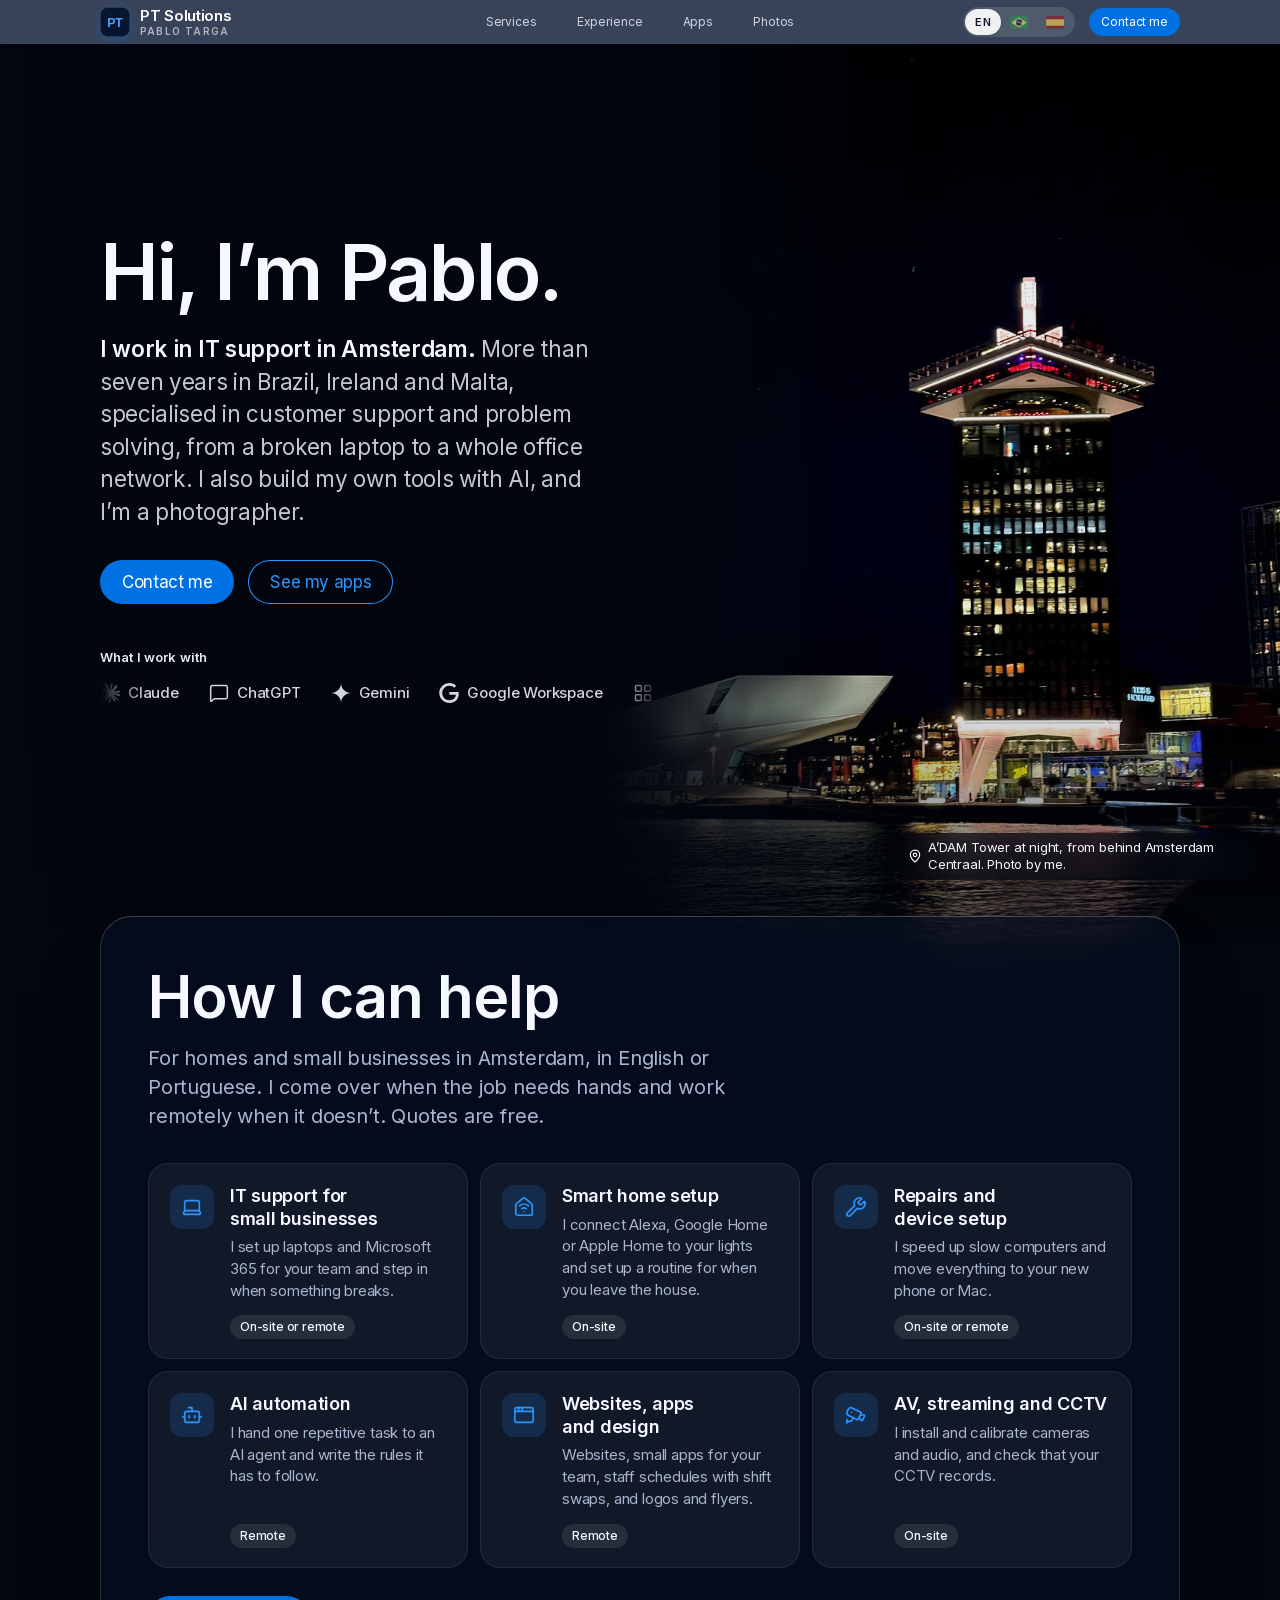
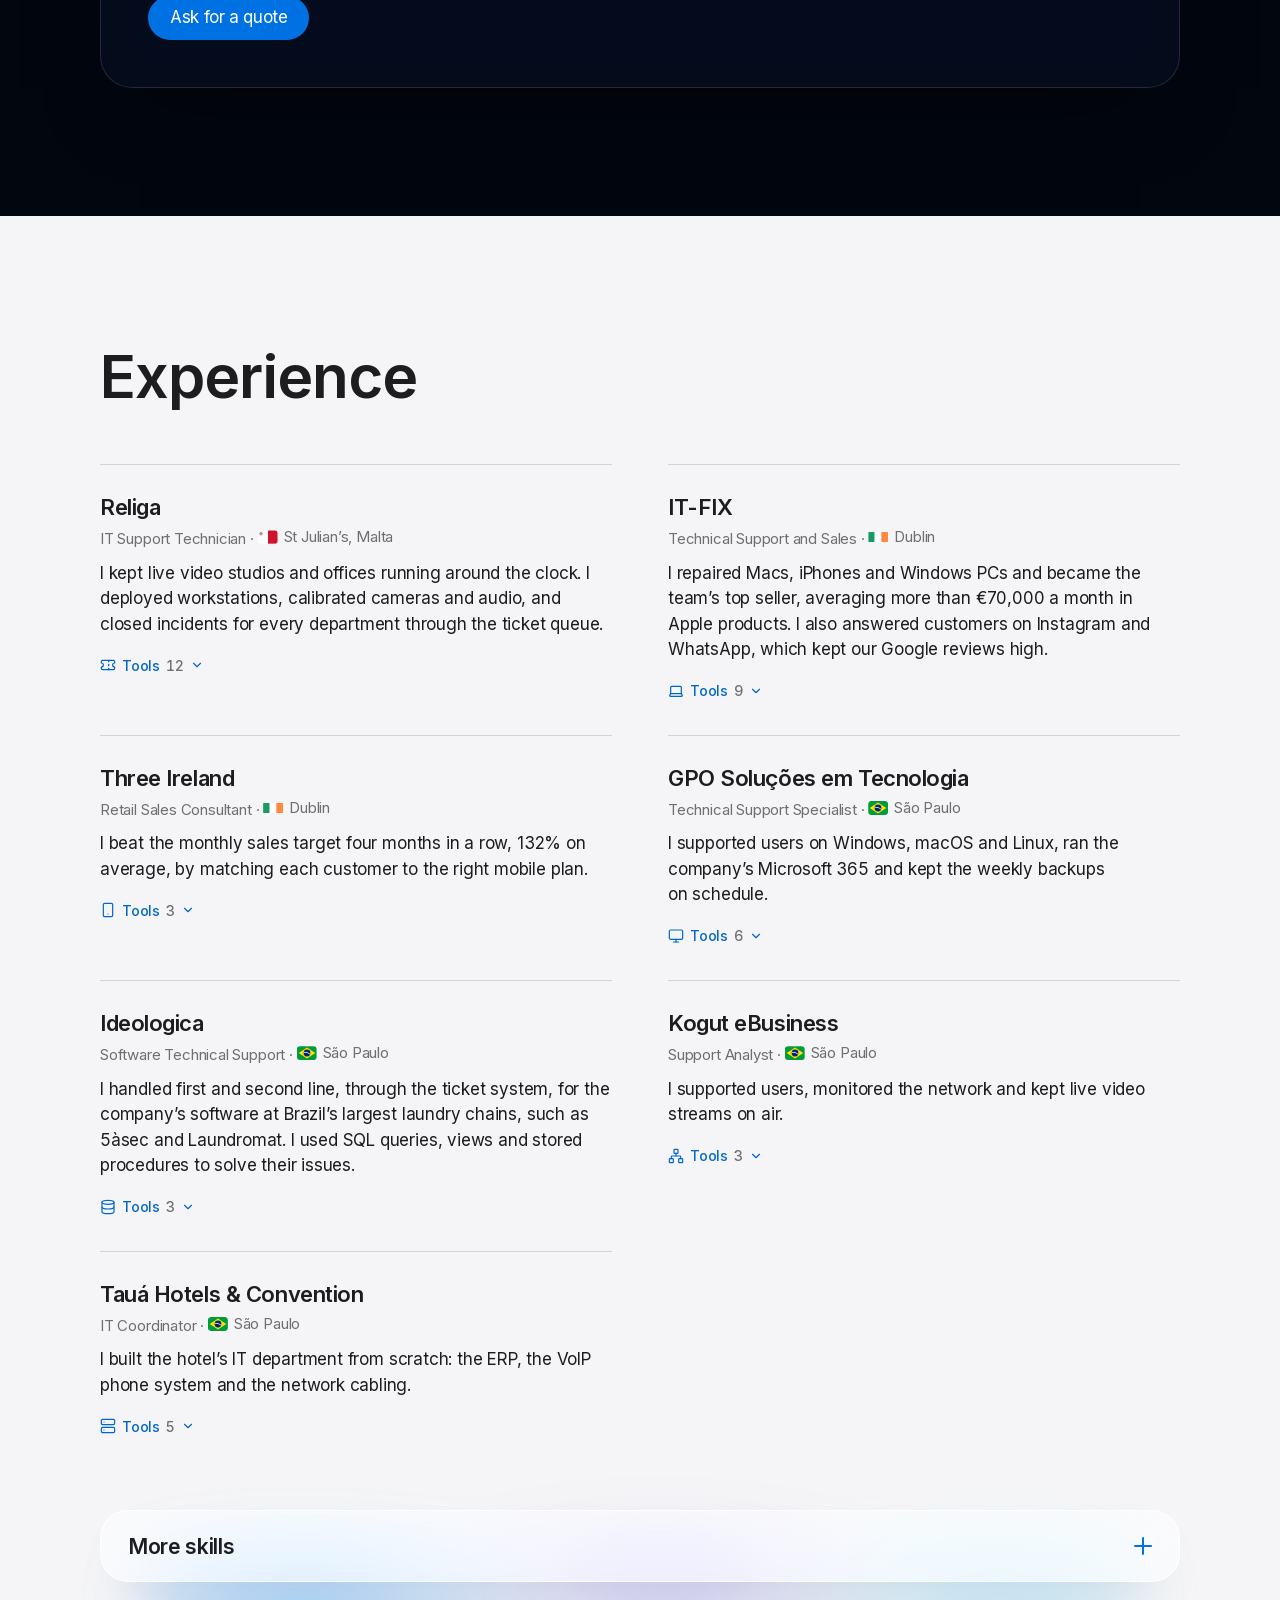
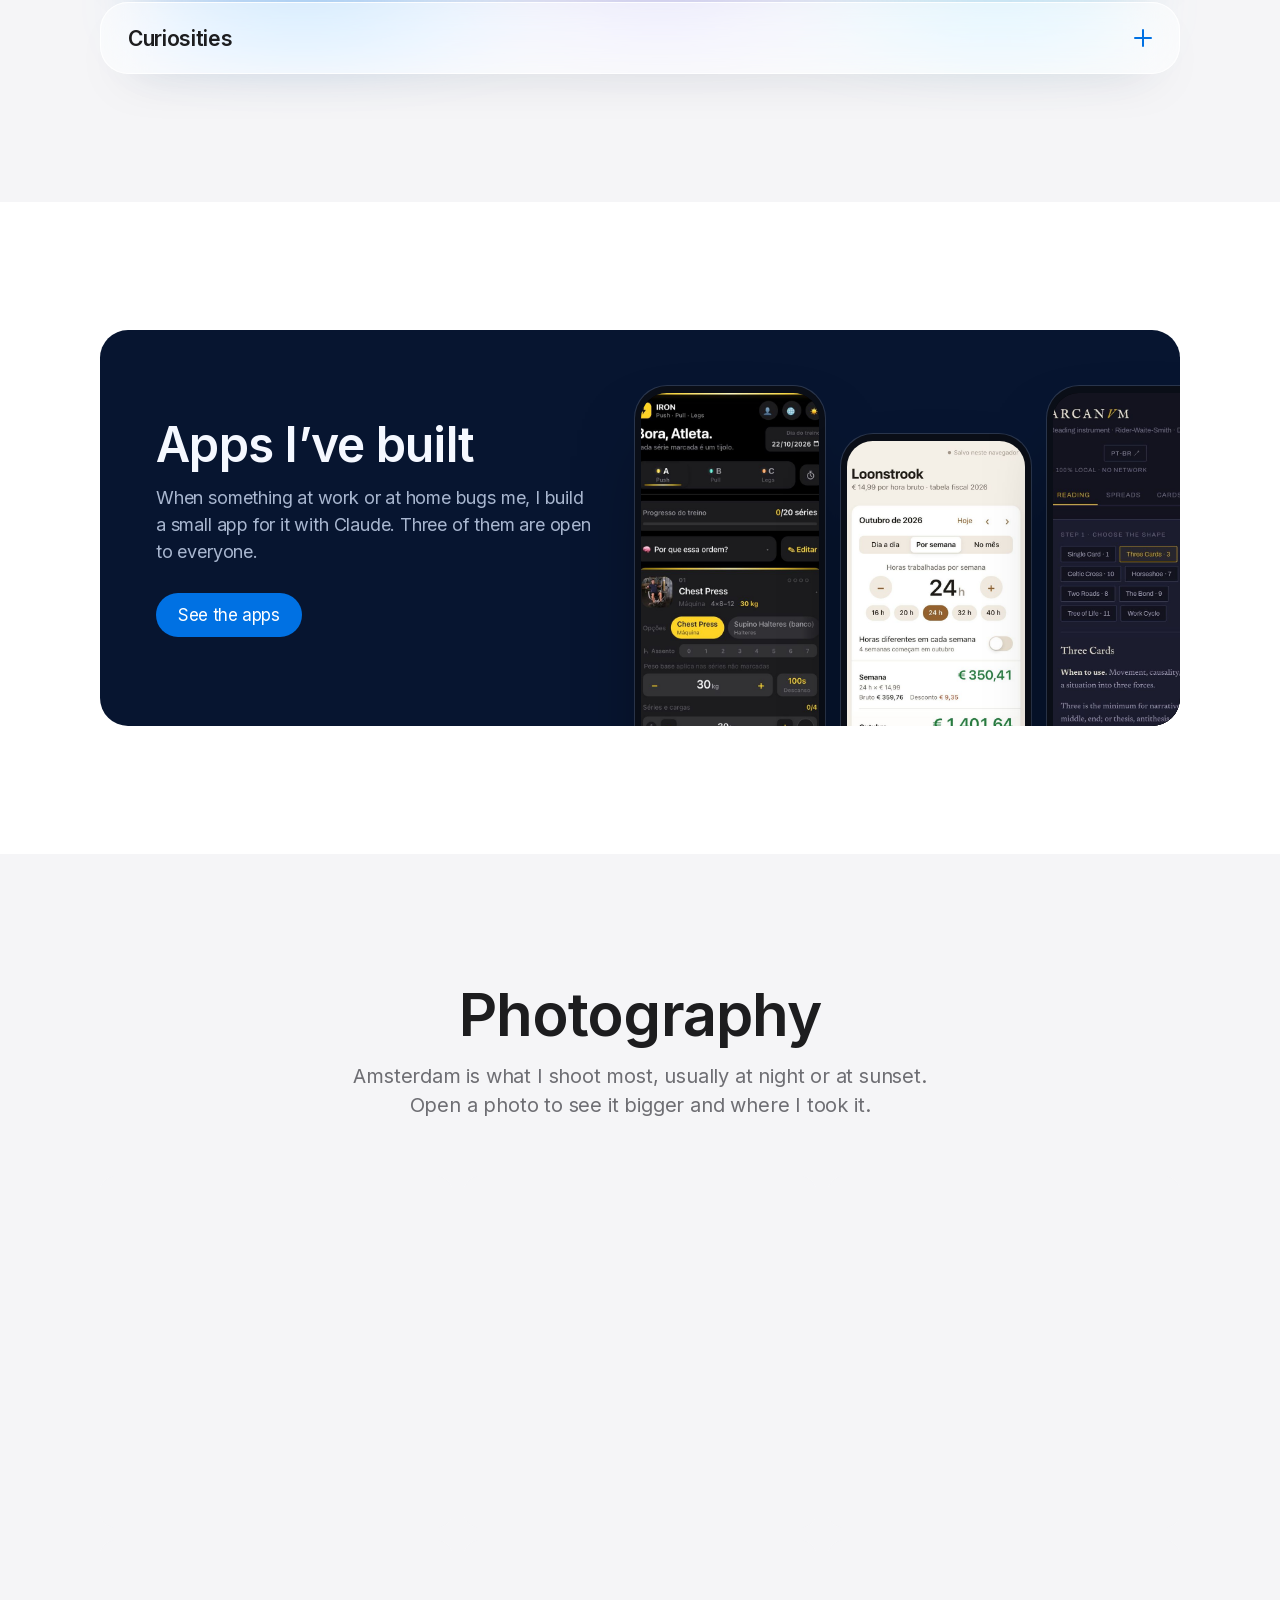
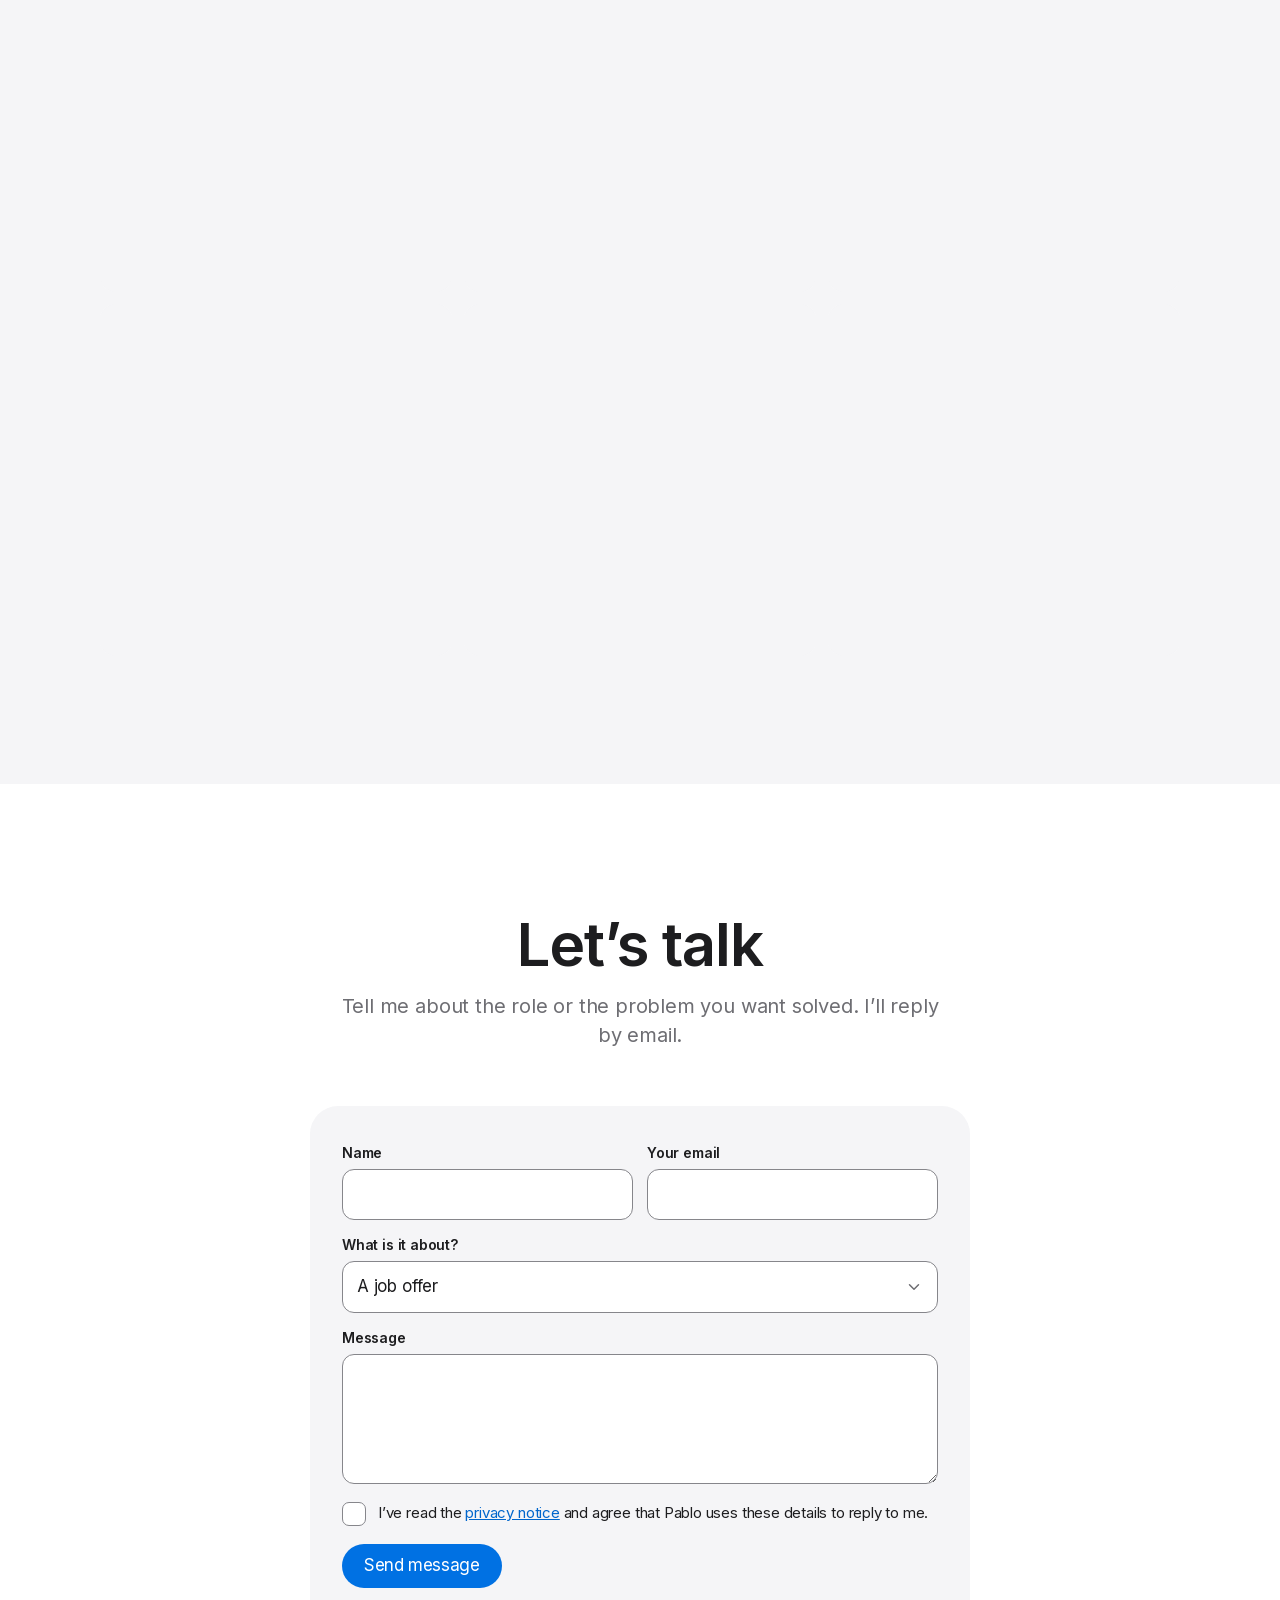
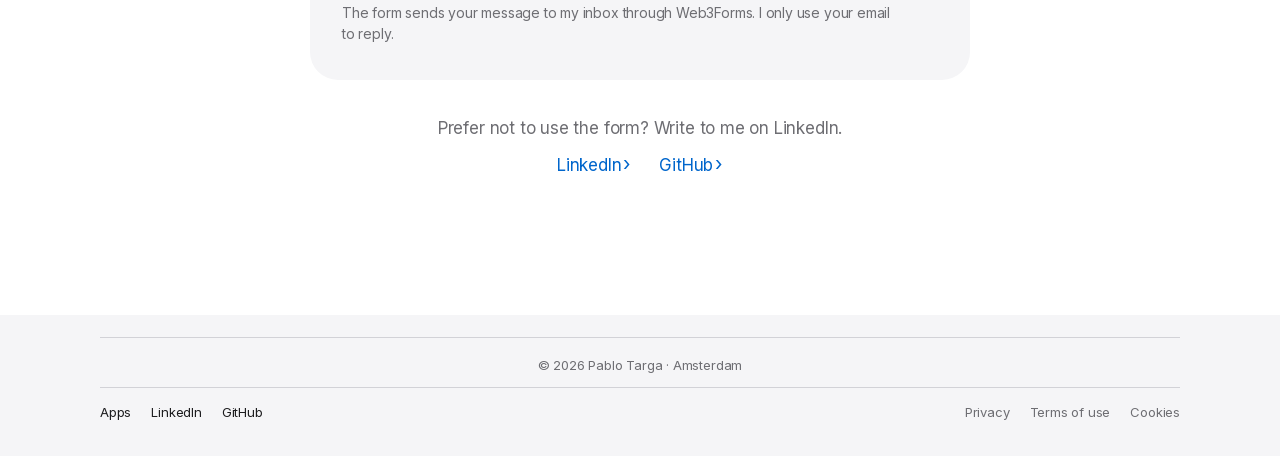
==== commit 92ffcfb4: "Contact form sends through Web3Forms, owner's email removed from the site The form no longer opens t" ====
--- a/index.html
+++ b/index.html
@@ -12,7 +12,7 @@
 <meta name="viewport" content="width=device-width, initial-scale=1">
 <!-- SEGURANÇA (CSP): diz ao navegador o que o site pode carregar. Bloqueia scripts, estilos e
      imagens de outros sites. Não mexa sem saber o que está fazendo. -->
-<meta http-equiv="Content-Security-Policy" content="default-src 'none'; script-src 'self'; style-src 'self'; img-src 'self' data:; media-src 'self'; font-src 'self'; connect-src 'none'; form-action 'none'; base-uri 'none'; object-src 'none'; require-trusted-types-for 'script'; trusted-types 'none'; upgrade-insecure-requests">
+<meta http-equiv="Content-Security-Policy" content="default-src 'none'; script-src 'self'; style-src 'self'; img-src 'self' data:; media-src 'self'; font-src 'self'; connect-src https://api.web3forms.com; form-action 'none'; base-uri 'none'; object-src 'none'; require-trusted-types-for 'script'; trusted-types 'none'; upgrade-insecure-requests">
 <meta name="referrer" content="strict-origin-when-cross-origin">
 <!-- Título da aba e descrição para o Google, em inglês. As versões em PT e ES ficam no <body>,
      em data-title-pt / data-title-es e data-desc-pt / data-desc-es. -->
@@ -45,9 +45,9 @@
 <!-- Estilo (site.css) e comportamento (boot.js e site.js). O ?v=N obriga o navegador a baixar a
      versão nova: suba o N em TODAS as páginas quando mudar um desses arquivos
      (ou rode FERRAMENTAS/nova-versao.py). -->
-<link rel="stylesheet" href="assets/css/site.css?v=27">
-<script src="assets/js/boot.js?v=27"></script>
-<script src="assets/js/site.js?v=27" defer></script>
+<link rel="stylesheet" href="assets/css/site.css?v=28">
+<script src="assets/js/boot.js?v=28"></script>
+<script src="assets/js/site.js?v=28" defer></script>
 <!-- Dados para o Google (JSON-LD): quem você é, cargo, serviços e perfis. Não aparece na tela. -->
 <script type="application/ld+json">
 {
@@ -447,14 +447,17 @@
   </dialog>
 </section>
 
-<!-- ===== CONTATO ===== o formulário não envia nada sozinho: abre o app de e-mail de quem
-     escreve. O endereço que recebe fica no site.js (CONFIG, no topo do arquivo).
-     As opções da lista (value="it", "home"...) também são usadas pelos cartões de serviço. -->
+<!-- ===== CONTATO ===== o formulário envia pelo Web3Forms (serviço de formulários), que
+     repassa a mensagem para o e-mail do Pablo. O endereço dele não fica no site: fica guardado
+     no Web3Forms, ligado à chave CONFIG.formKey do site.js. O e-mail de quem escreve vira o
+     "Responder para" da mensagem.
+     As opções da lista (value="it", "home"...) também são usadas pelos cartões de serviço.
+     A caixa escondida "botcheck" é uma armadilha para robôs: gente não vê e não marca. -->
 <section class="section" id="contact">
   <div class="wrap">
     <div class="head">
       <h2><span class="en">Let’s talk</span><span class="pt">Vamos conversar</span><span class="es">Hablemos</span></h2>
-      <p><span class="en">Tell me about the role or the problem you want solved. The form opens your email app with the message ready to send.</span><span class="pt">Me conta sobre a vaga ou o problema que você quer resolver. O formulário abre o seu app de e-mail com a mensagem pronta para enviar.</span><span class="es">Cuéntame sobre el puesto o el problema que quieres resolver. El formulario abre tu app de correo con el mensaje listo para enviar.</span></p>
+      <p><span class="en">Tell me about the role or the problem you want solved. I’ll reply by email.</span><span class="pt">Me conta sobre a vaga ou o problema que você quer resolver. Eu respondo por e-mail.</span><span class="es">Cuéntame sobre el puesto o el problema que quieres resolver. Te respondo por correo.</span></p>
     </div>
     <div class="contact contact--center">
       <form class="form" id="contact-form" novalidate>
@@ -464,31 +467,36 @@
             <input id="f-name" name="name" autocomplete="name" required maxlength="80">
           </div>
           <div class="field">
-            <label for="f-topic"><span class="en">What is it about?</span><span class="pt">Sobre o quê?</span><span class="es">¿De qué se trata?</span></label>
-            <select id="f-topic" name="topic">
-              <option value="job" data-en="A job offer" data-pt="Uma vaga de emprego" data-es="Una oferta de empleo">A job offer</option>
-              <option value="it" data-en="IT support" data-pt="Suporte de TI" data-es="Soporte de TI">IT support</option>
-              <option value="home" data-en="Smart home setup" data-pt="Casa inteligente" data-es="Casa inteligente">Smart home setup</option>
-              <option value="repair" data-en="Repair or device setup" data-pt="Reparo ou configuração" data-es="Reparación o configuración">Repair or device setup</option>
-              <option value="ai" data-en="AI automation" data-pt="Automação com IA" data-es="Automatización con IA">AI automation</option>
-              <option value="web" data-en="Website or app" data-pt="Site ou app" data-es="Web o app">Website or app</option>
-              <option value="hr" data-en="Staff schedule app" data-pt="App de escala da equipe" data-es="App de turnos del equipo">Staff schedule app</option>
-              <option value="design" data-en="Logo, flyer or design" data-pt="Logo, flyer ou design" data-es="Logo, flyer o diseño">Logo, flyer or design</option>
-              <option value="av" data-en="AV, streaming or CCTV" data-pt="Áudio e vídeo, streaming ou CFTV" data-es="Audio y vídeo, streaming o CCTV">AV, streaming or CCTV</option>
-              <option value="photo" data-en="Photography" data-pt="Fotografia" data-es="Fotografía">Photography</option>
-            </select>
-          </div>
+            <label for="f-email"><span class="en">Your email</span><span class="pt">Seu e-mail</span><span class="es">Tu correo</span></label>
+            <input id="f-email" name="email" type="email" autocomplete="email" autocapitalize="off" spellcheck="false" required maxlength="120">
+          </div>
+        </div>
+        <div class="field">
+          <label for="f-topic"><span class="en">What is it about?</span><span class="pt">Sobre o quê?</span><span class="es">¿De qué se trata?</span></label>
+          <select id="f-topic" name="topic">
+            <option value="job" data-en="A job offer" data-pt="Uma vaga de emprego" data-es="Una oferta de empleo">A job offer</option>
+            <option value="it" data-en="IT support" data-pt="Suporte de TI" data-es="Soporte de TI">IT support</option>
+            <option value="home" data-en="Smart home setup" data-pt="Casa inteligente" data-es="Casa inteligente">Smart home setup</option>
+            <option value="repair" data-en="Repair or device setup" data-pt="Reparo ou configuração" data-es="Reparación o configuración">Repair or device setup</option>
+            <option value="ai" data-en="AI automation" data-pt="Automação com IA" data-es="Automatización con IA">AI automation</option>
+            <option value="web" data-en="Website or app" data-pt="Site ou app" data-es="Web o app">Website or app</option>
+            <option value="hr" data-en="Staff schedule app" data-pt="App de escala da equipe" data-es="App de turnos del equipo">Staff schedule app</option>
+            <option value="design" data-en="Logo, flyer or design" data-pt="Logo, flyer ou design" data-es="Logo, flyer o diseño">Logo, flyer or design</option>
+            <option value="av" data-en="AV, streaming or CCTV" data-pt="Áudio e vídeo, streaming ou CFTV" data-es="Audio y vídeo, streaming o CCTV">AV, streaming or CCTV</option>
+            <option value="photo" data-en="Photography" data-pt="Fotografia" data-es="Fotografía">Photography</option>
+          </select>
         </div>
         <div class="field">
           <label for="f-msg"><span class="en">Message</span><span class="pt">Mensagem</span><span class="es">Mensaje</span></label>
           <textarea id="f-msg" name="message" required maxlength="600"></textarea>
         </div>
+        <input class="hp" type="checkbox" name="botcheck" tabindex="-1" autocomplete="off" aria-hidden="true">
         <div class="check">
           <input type="checkbox" id="f-consent" name="consent" required>
           <label for="f-consent"><span class="en">I’ve read the <a href="privacy.html" target="_blank" rel="noopener">privacy notice<span class="sr-only newtab"> (opens in a new tab)</span></a> and agree that Pablo uses these details to reply to me.</span><span class="pt">Li o <a href="privacy.html" target="_blank" rel="noopener">aviso de privacidade<span class="sr-only newtab"> (abre em outra aba)</span></a> e concordo que o Pablo use esses dados para me responder.</span><span class="es">He leído el <a href="privacy.html" target="_blank" rel="noopener">aviso de privacidad<span class="sr-only newtab"> (se abre en otra pestaña)</span></a> y acepto que Pablo use estos datos para responderme.</span></label>
         </div>
-        <button class="btn" type="submit"><span class="en">Send by email</span><span class="pt">Enviar por e-mail</span><span class="es">Enviar por correo</span></button>
-        <p class="form__note" role="status"><span class="en">Nothing you type is stored on this site. Your email app sends the message.</span><span class="pt">Nada do que você digita fica guardado neste site. Quem envia a mensagem é o seu app de e-mail.</span><span class="es">Nada de lo que escribes se guarda en este sitio. El mensaje lo envía tu app de correo.</span></p>
+        <button class="btn" type="submit"><span class="en">Send message</span><span class="pt">Enviar mensagem</span><span class="es">Enviar mensaje</span></button>
+        <p class="form__note" role="status"><span class="en">The form sends your message to my inbox through Web3Forms. I only use your email to reply.</span><span class="pt">O formulário envia sua mensagem para a minha caixa de entrada pelo Web3Forms. Só uso seu e-mail para responder.</span><span class="es">El formulario envía tu mensaje a mi bandeja de entrada a través de Web3Forms. Solo uso tu correo para responderte.</span></p>
       </form>
       <div class="nojs-note"><span class="en">The form needs JavaScript. You can reach me on LinkedIn.</span><span class="pt">O formulário precisa de JavaScript. Você pode falar comigo pelo LinkedIn.</span><span class="es">El formulario necesita JavaScript. Puedes escribirme por LinkedIn.</span></div>
 
--- a/assets/css/site.css
+++ b/assets/css/site.css
@@ -610,6 +610,11 @@
 .form .btn { justify-self: start; margin-top: 4px; }
 .form__note { font-size: 14px; color: var(--ink-2); }
 .form__note[data-state='ok'] { color: #1a7f37; }
+.form__note[data-state='err'] { color: #d70015; }
+/* botão enquanto a mensagem está sendo enviada ("Sending…") */
+.form .btn:disabled { background: var(--blue); opacity: 0.55; cursor: progress; transform: none; }
+/* armadilha para robôs (campo "botcheck"): escondida de todo mundo */
+.form .hp { display: none; }
 .form__note a { color: var(--blue-link); }
 /* aviso que só aparece se o navegador estiver sem JavaScript */
 .nojs-note { display: none; padding: 24px; border-radius: var(--r-l); background: var(--bg-2); }
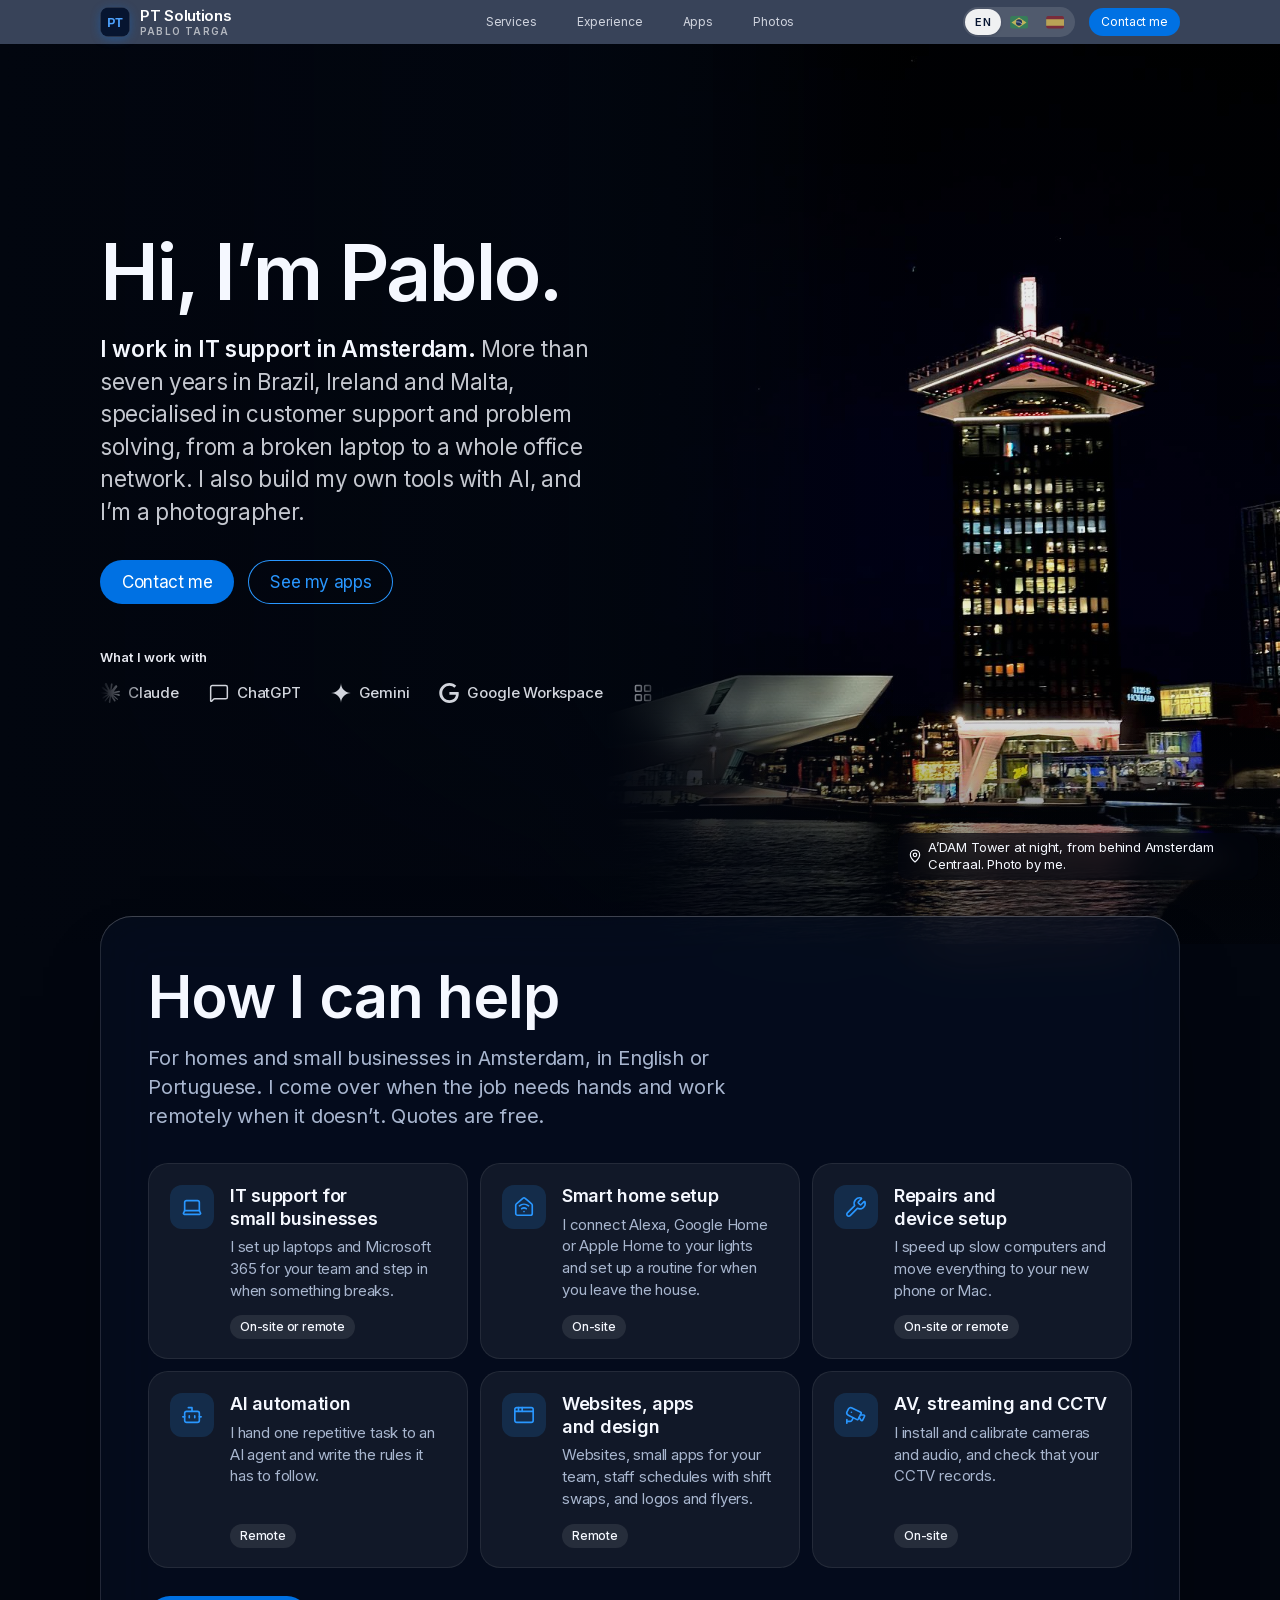
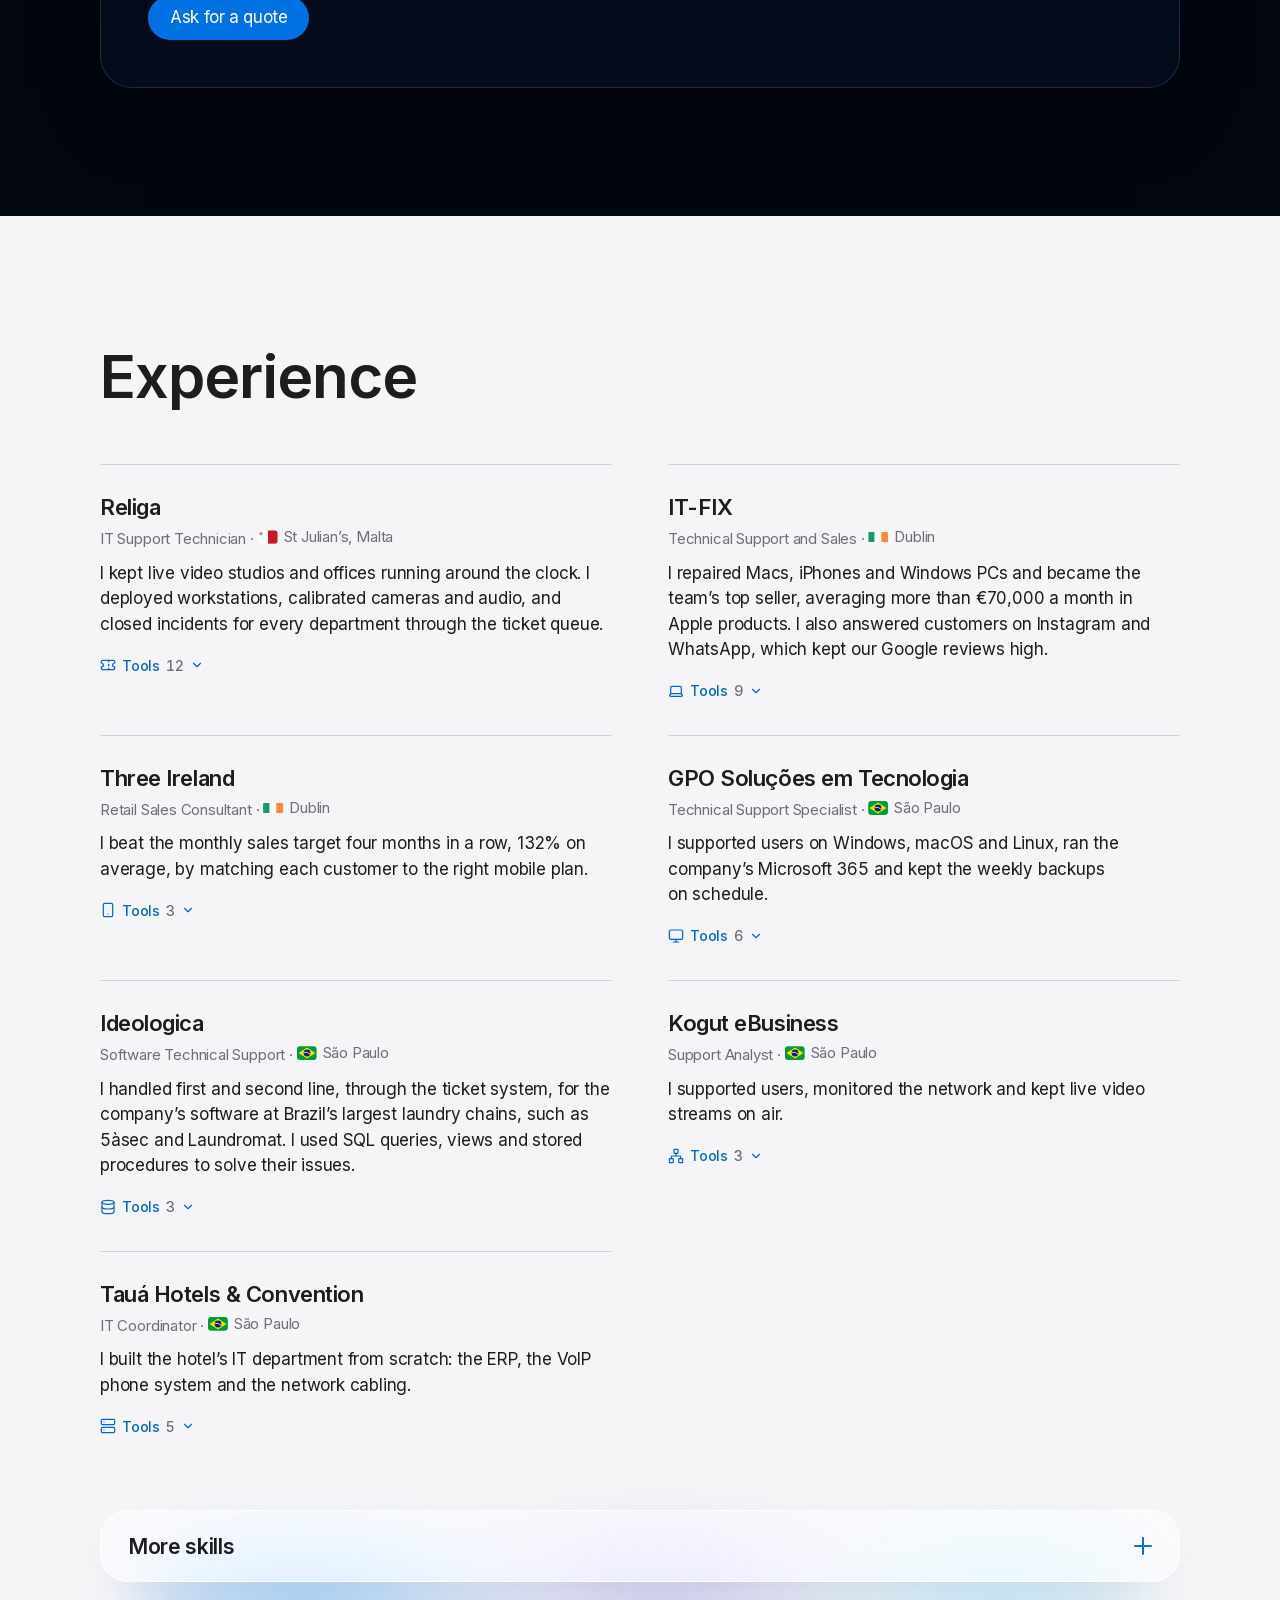
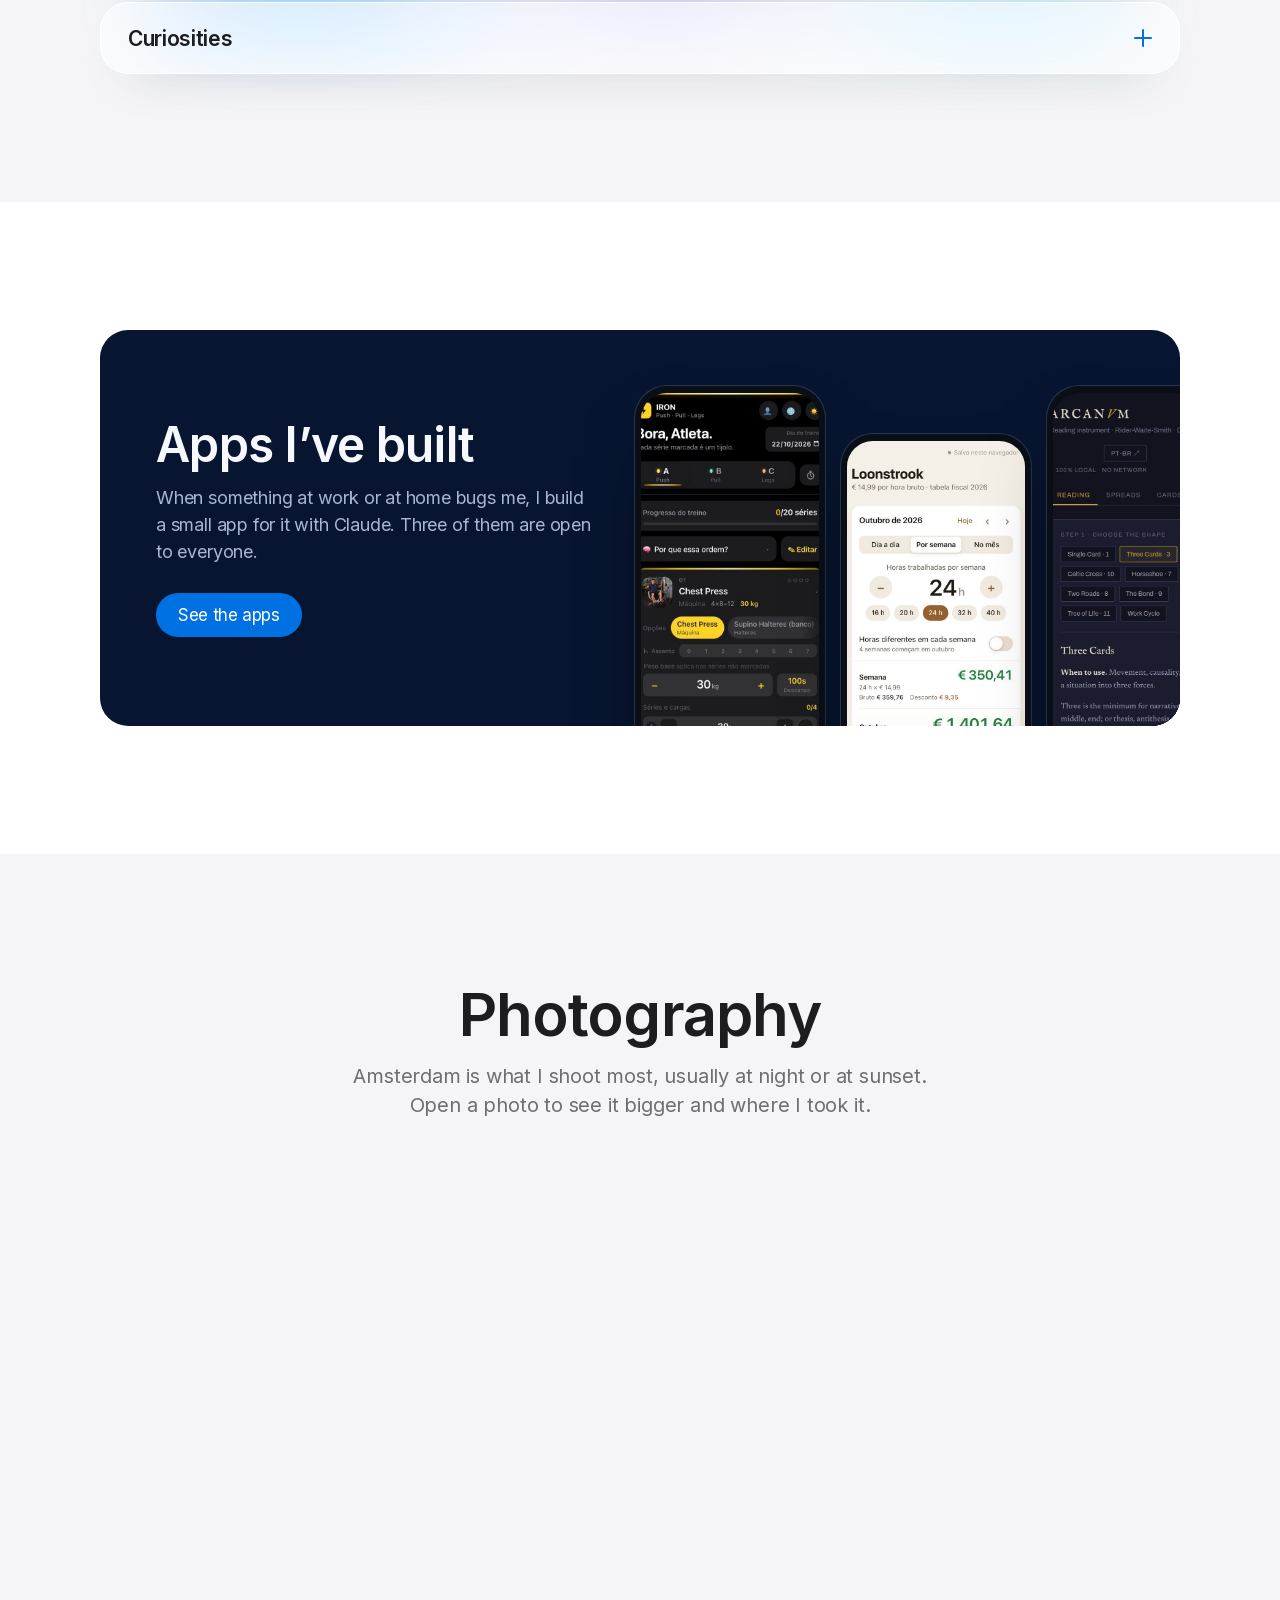
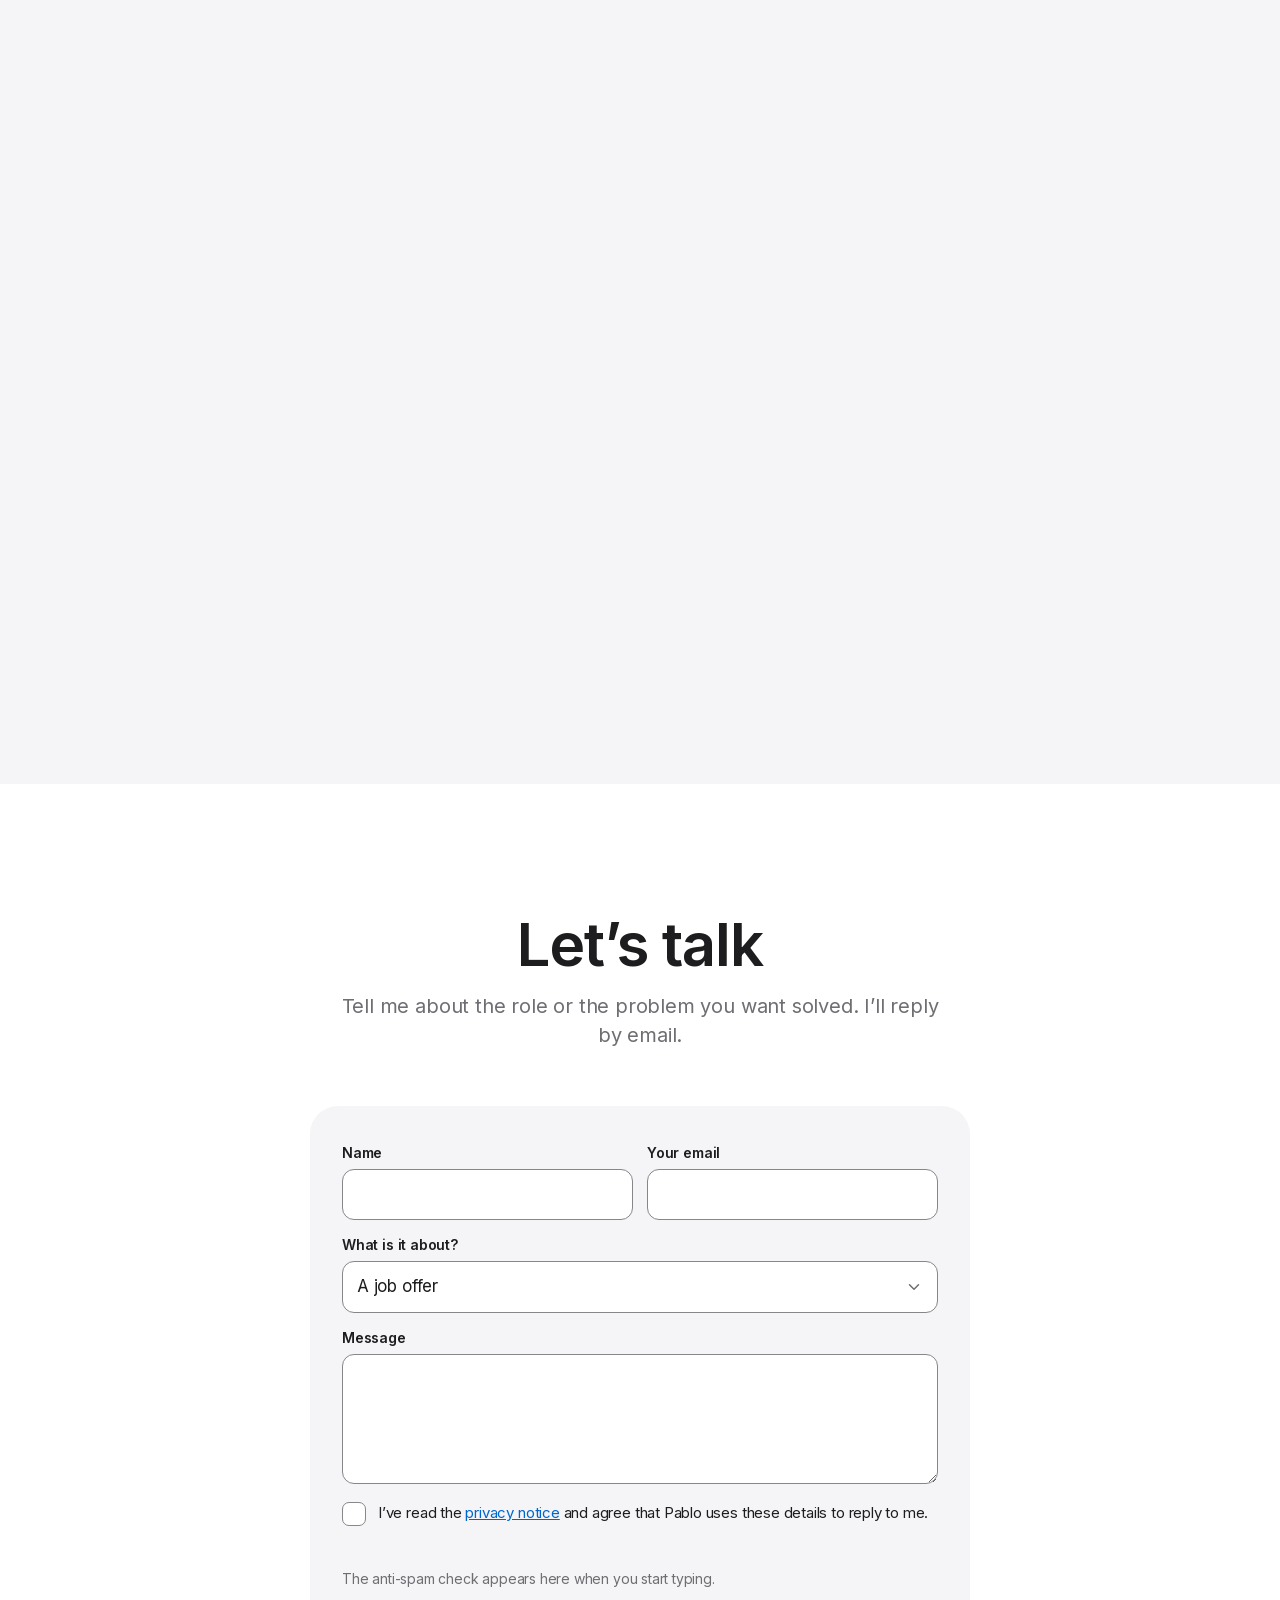
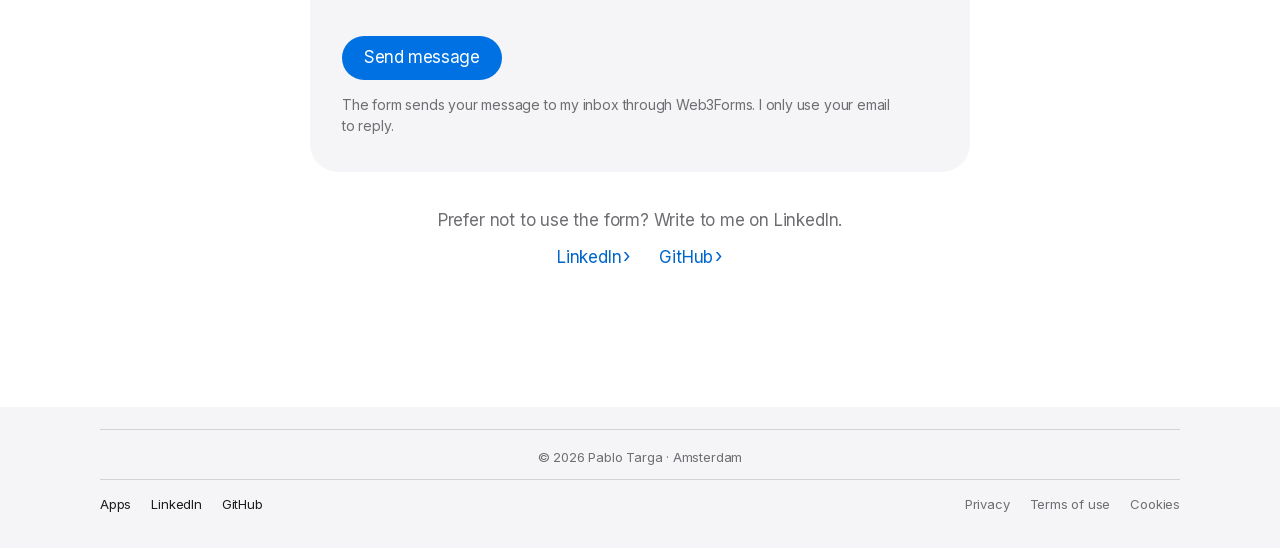
==== commit 7be80766: "Contact form: add the hCaptcha check that Web3Forms requires The live form was rejected with "hCaptc" ====
--- a/index.html
+++ b/index.html
@@ -12,7 +12,7 @@
 <meta name="viewport" content="width=device-width, initial-scale=1">
 <!-- SEGURANÇA (CSP): diz ao navegador o que o site pode carregar. Bloqueia scripts, estilos e
      imagens de outros sites. Não mexa sem saber o que está fazendo. -->
-<meta http-equiv="Content-Security-Policy" content="default-src 'none'; script-src 'self'; style-src 'self'; img-src 'self' data:; media-src 'self'; font-src 'self'; connect-src https://api.web3forms.com; form-action 'none'; base-uri 'none'; object-src 'none'; require-trusted-types-for 'script'; trusted-types 'none'; upgrade-insecure-requests">
+<meta http-equiv="Content-Security-Policy" content="default-src 'none'; script-src 'self' https://hcaptcha.com https://*.hcaptcha.com; style-src 'self' https://hcaptcha.com https://*.hcaptcha.com; img-src 'self' data:; media-src 'self'; font-src 'self'; connect-src https://api.web3forms.com https://hcaptcha.com https://*.hcaptcha.com; frame-src https://hcaptcha.com https://*.hcaptcha.com; form-action 'none'; base-uri 'none'; object-src 'none'; require-trusted-types-for 'script'; trusted-types ptp-captcha; upgrade-insecure-requests">
 <meta name="referrer" content="strict-origin-when-cross-origin">
 <!-- Título da aba e descrição para o Google, em inglês. As versões em PT e ES ficam no <body>,
      em data-title-pt / data-title-es e data-desc-pt / data-desc-es. -->
@@ -45,9 +45,9 @@
 <!-- Estilo (site.css) e comportamento (boot.js e site.js). O ?v=N obriga o navegador a baixar a
      versão nova: suba o N em TODAS as páginas quando mudar um desses arquivos
      (ou rode FERRAMENTAS/nova-versao.py). -->
-<link rel="stylesheet" href="assets/css/site.css?v=28">
-<script src="assets/js/boot.js?v=28"></script>
-<script src="assets/js/site.js?v=28" defer></script>
+<link rel="stylesheet" href="assets/css/site.css?v=29">
+<script src="assets/js/boot.js?v=29"></script>
+<script src="assets/js/site.js?v=29" defer></script>
 <!-- Dados para o Google (JSON-LD): quem você é, cargo, serviços e perfis. Não aparece na tela. -->
 <script type="application/ld+json">
 {
@@ -452,7 +452,9 @@
      no Web3Forms, ligado à chave CONFIG.formKey do site.js. O e-mail de quem escreve vira o
      "Responder para" da mensagem.
      As opções da lista (value="it", "home"...) também são usadas pelos cartões de serviço.
-     A caixa escondida "botcheck" é uma armadilha para robôs: gente não vê e não marca. -->
+     A caixa escondida "botcheck" é uma armadilha para robôs: gente não vê e não marca.
+     .captcha: o Web3Forms exige o hCaptcha ("I am human"). O site.js só carrega o hCaptcha
+     quando a pessoa começa a preencher o formulário; até lá aparece o aviso abaixo. -->
 <section class="section" id="contact">
   <div class="wrap">
     <div class="head">
@@ -495,6 +497,7 @@
           <input type="checkbox" id="f-consent" name="consent" required>
           <label for="f-consent"><span class="en">I’ve read the <a href="privacy.html" target="_blank" rel="noopener">privacy notice<span class="sr-only newtab"> (opens in a new tab)</span></a> and agree that Pablo uses these details to reply to me.</span><span class="pt">Li o <a href="privacy.html" target="_blank" rel="noopener">aviso de privacidade<span class="sr-only newtab"> (abre em outra aba)</span></a> e concordo que o Pablo use esses dados para me responder.</span><span class="es">He leído el <a href="privacy.html" target="_blank" rel="noopener">aviso de privacidad<span class="sr-only newtab"> (se abre en otra pestaña)</span></a> y acepto que Pablo use estos datos para responderme.</span></label>
         </div>
+        <div class="captcha"><p class="captcha__wait"><span class="en">The anti-spam check appears here when you start typing.</span><span class="pt">A verificação contra spam aparece aqui quando você começar a digitar.</span><span class="es">La verificación contra spam aparece aquí cuando empieces a escribir.</span></p></div>
         <button class="btn" type="submit"><span class="en">Send message</span><span class="pt">Enviar mensagem</span><span class="es">Enviar mensaje</span></button>
         <p class="form__note" role="status"><span class="en">The form sends your message to my inbox through Web3Forms. I only use your email to reply.</span><span class="pt">O formulário envia sua mensagem para a minha caixa de entrada pelo Web3Forms. Só uso seu e-mail para responder.</span><span class="es">El formulario envía tu mensaje a mi bandeja de entrada a través de Web3Forms. Solo uso tu correo para responderte.</span></p>
       </form>
--- a/assets/css/site.css
+++ b/assets/css/site.css
@@ -613,6 +613,10 @@
 .form__note[data-state='err'] { color: #d70015; }
 /* botão enquanto a mensagem está sendo enviada ("Sending…") */
 .form .btn:disabled { background: var(--blue); opacity: 0.55; cursor: progress; transform: none; }
+/* caixa do hCaptcha ("I am human"). A altura fica reservada para a página não pular
+   quando ela aparece; antes disso mostra um aviso em cinza */
+.form .captcha { display: flex; align-items: center; min-height: 78px; }
+.captcha__wait { font-size: 14px; color: var(--ink-2); }
 /* armadilha para robôs (campo "botcheck"): escondida de todo mundo */
 .form .hp { display: none; }
 .form__note a { color: var(--blue-link); }
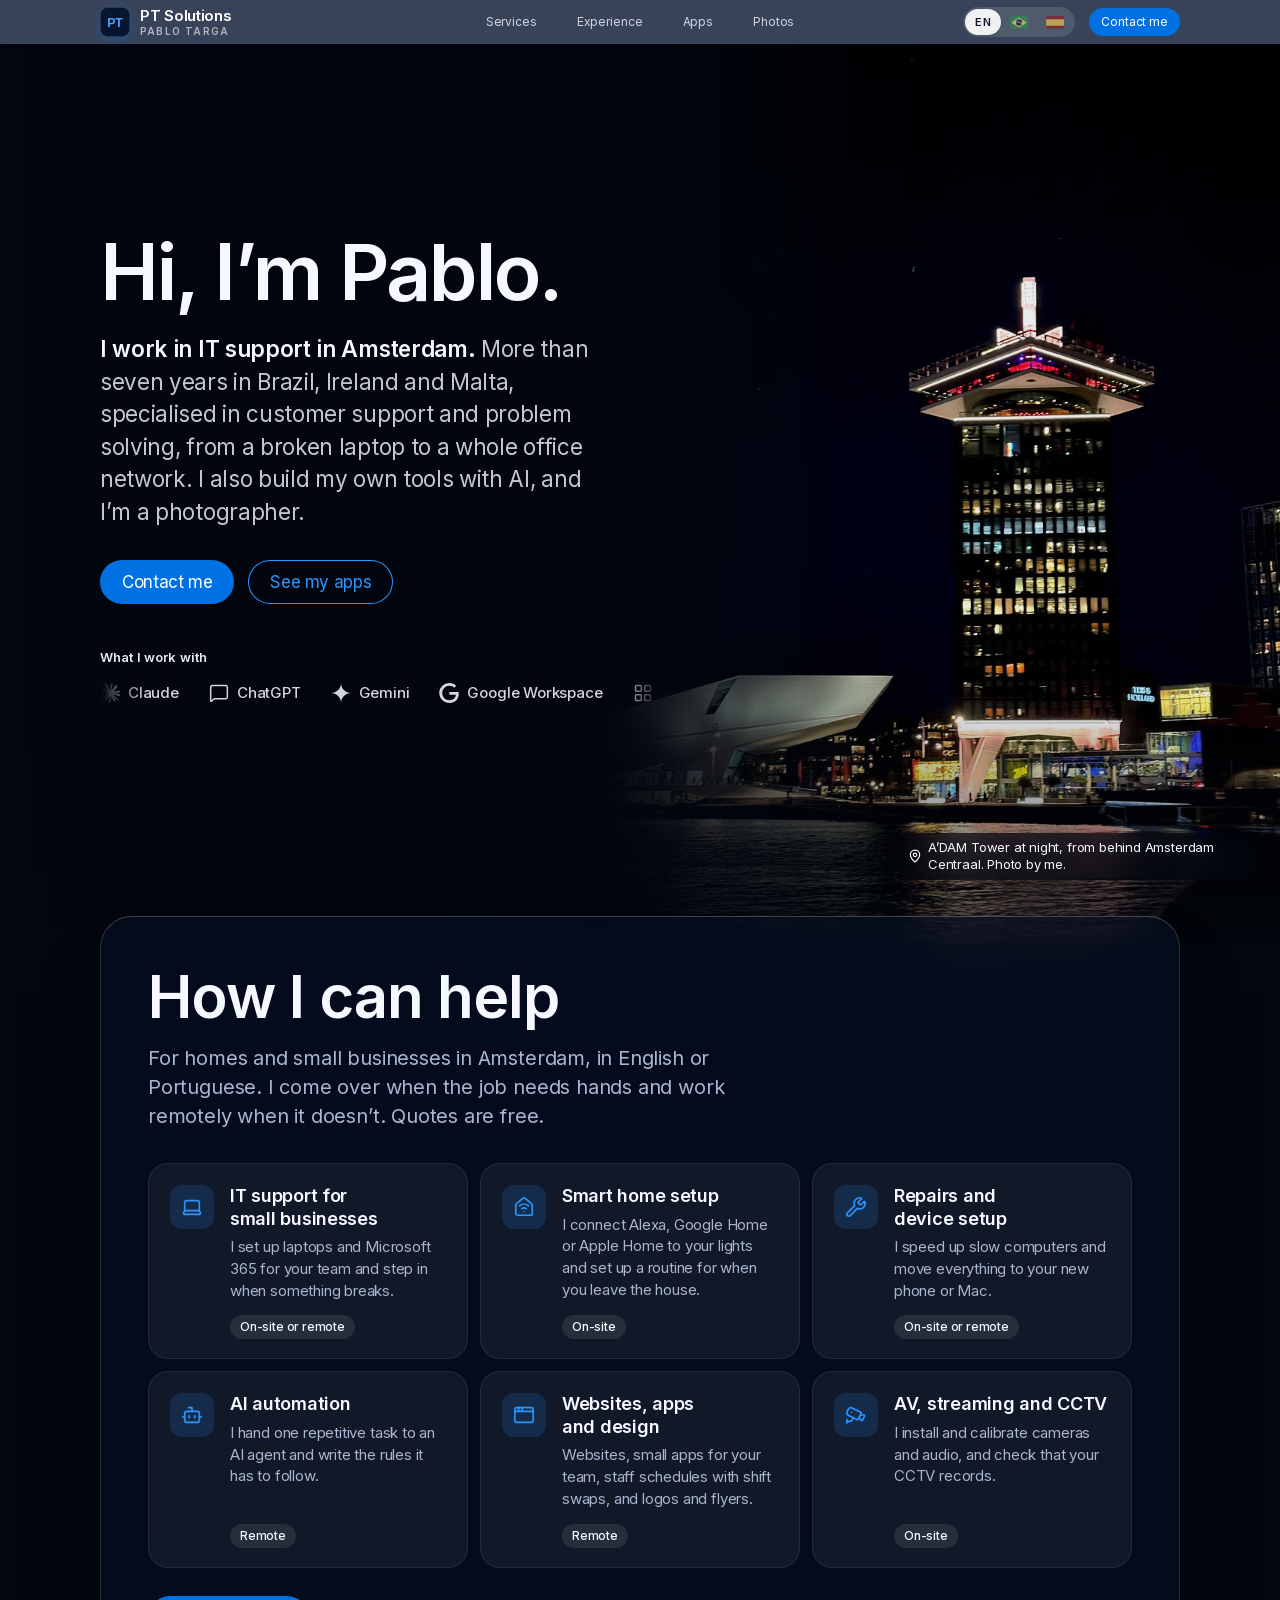
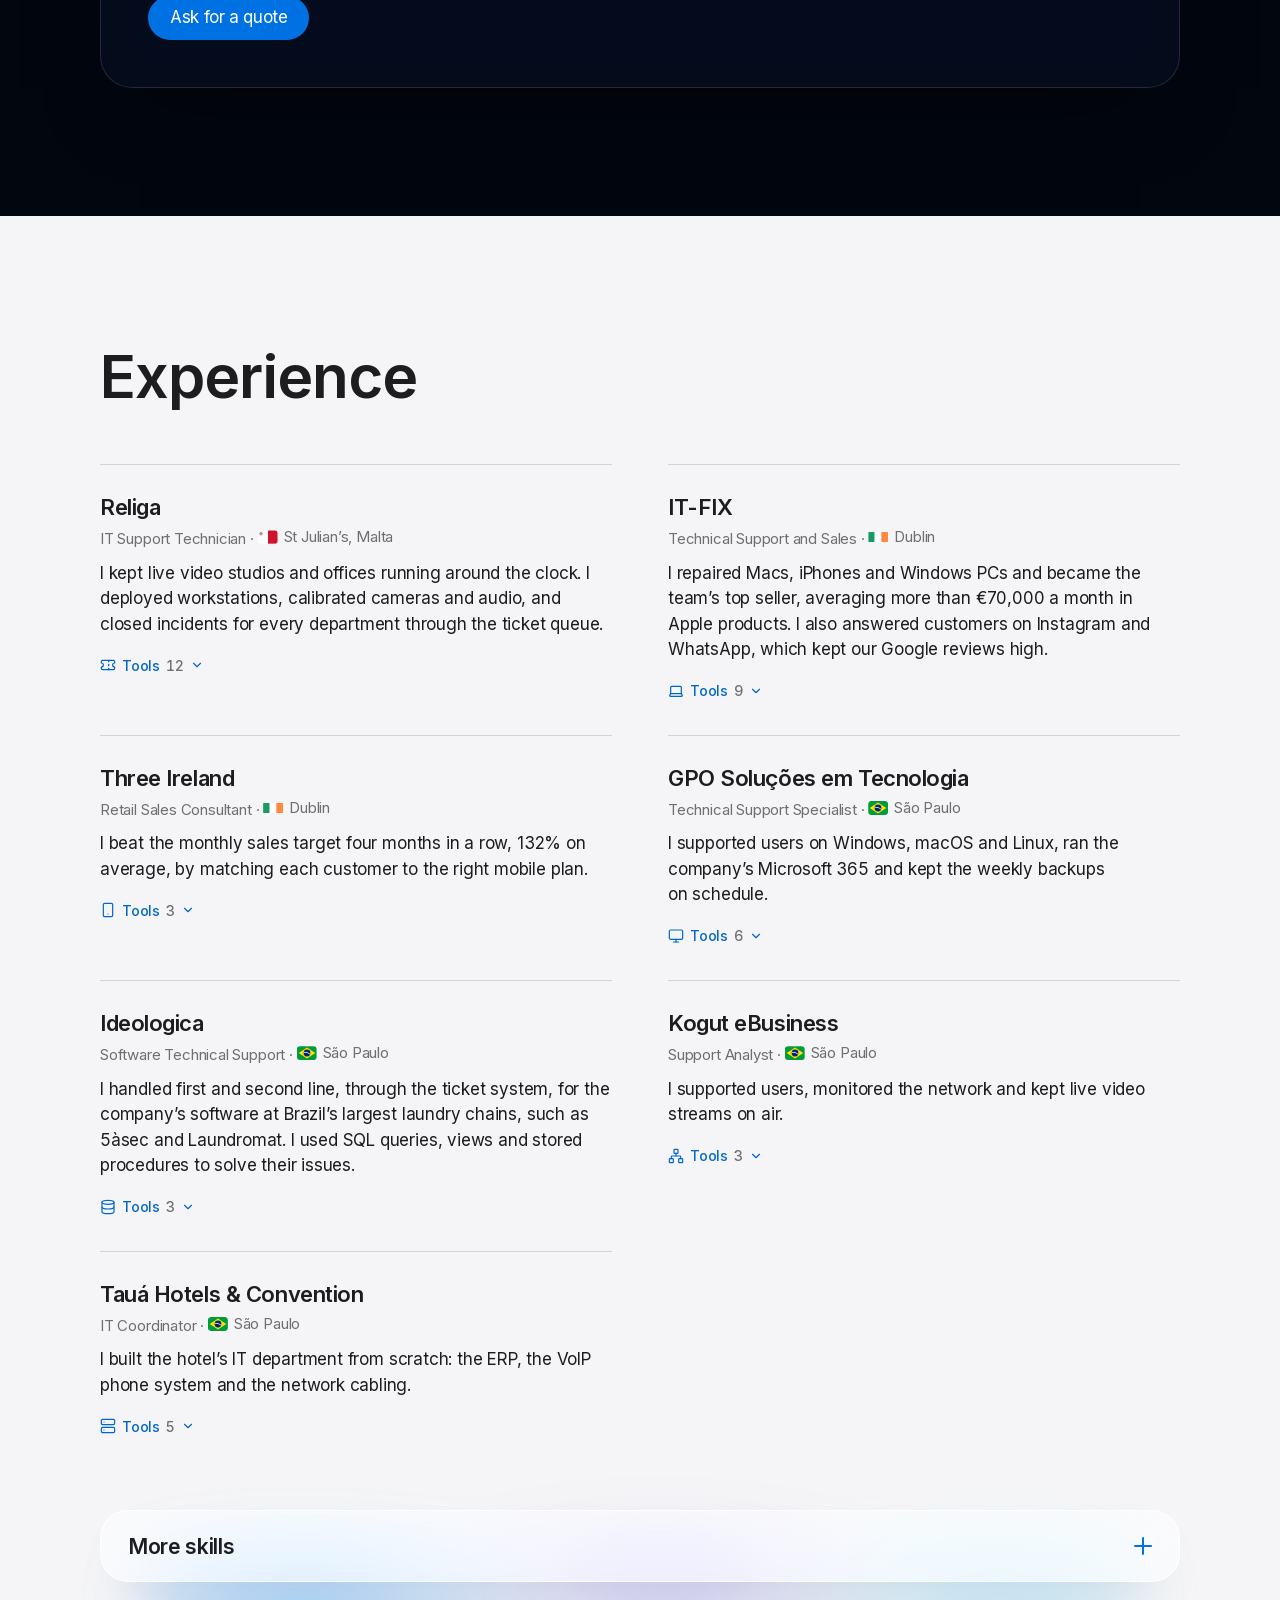
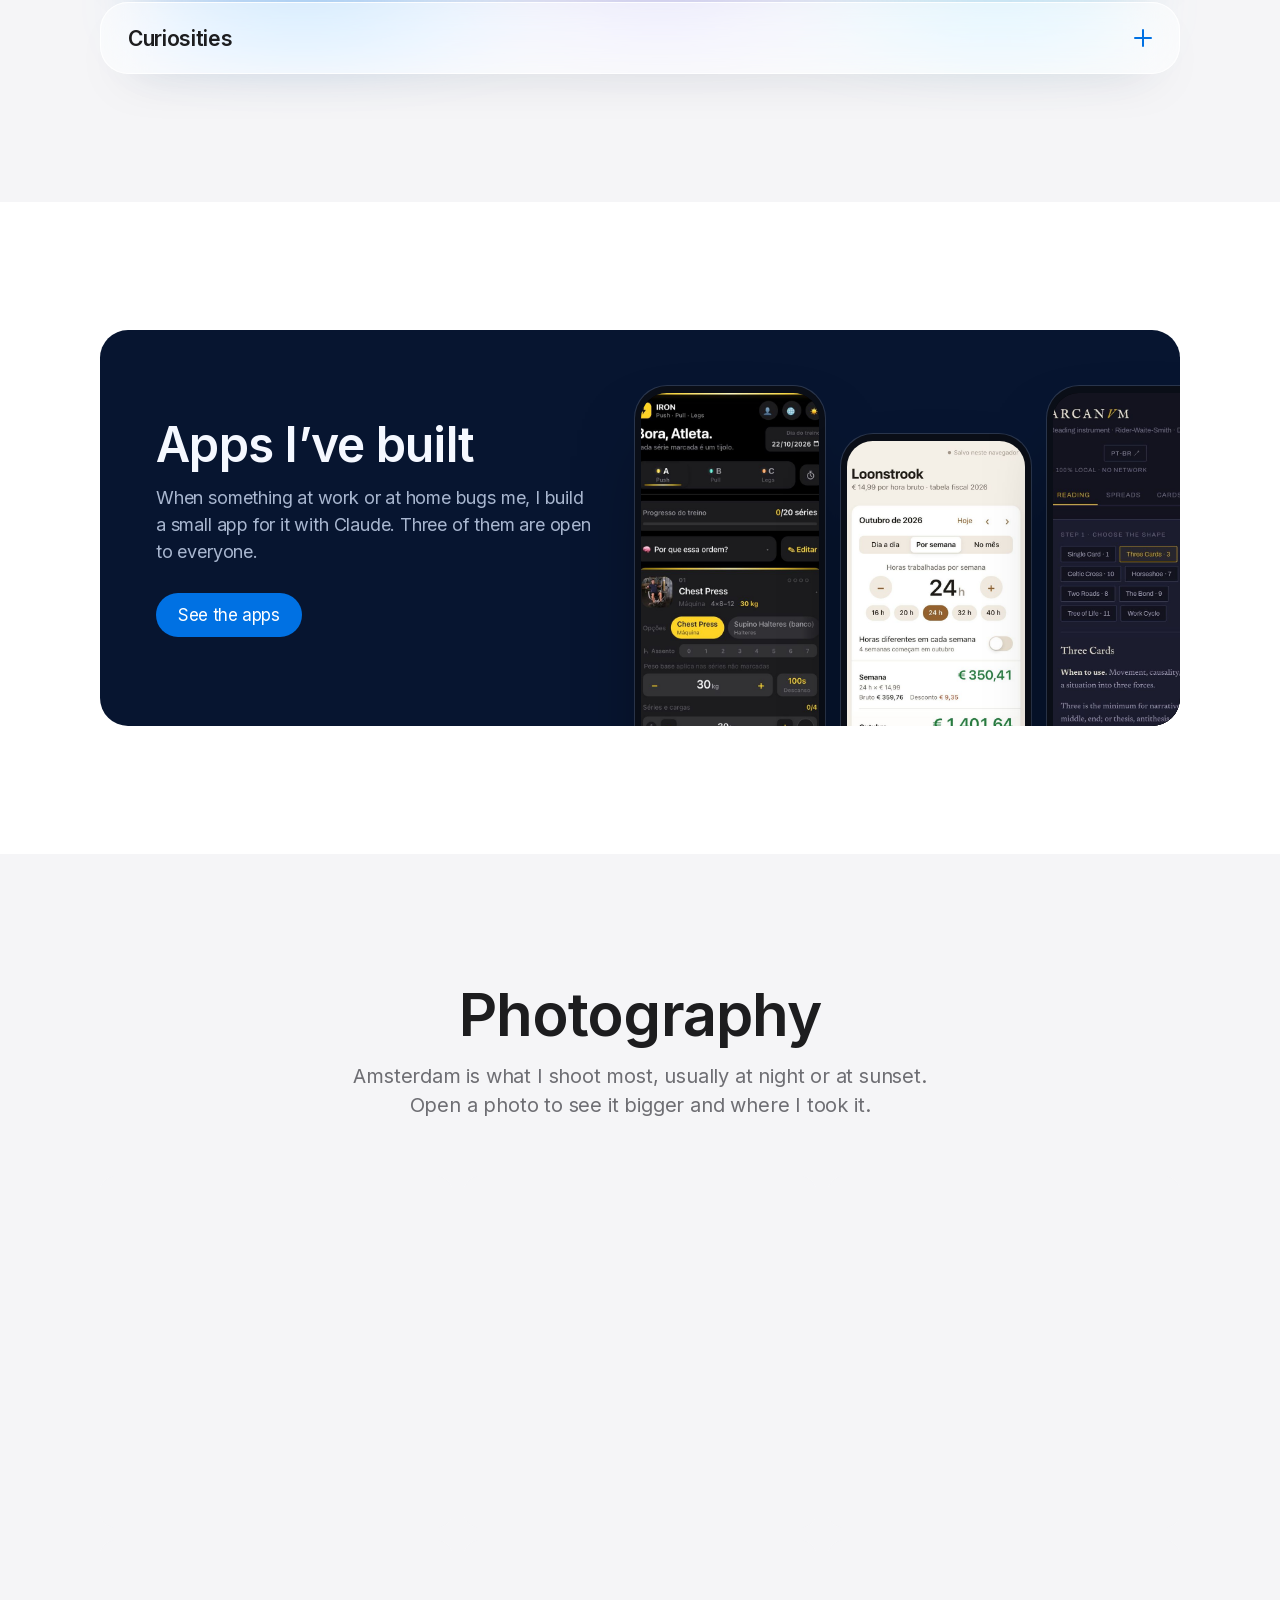
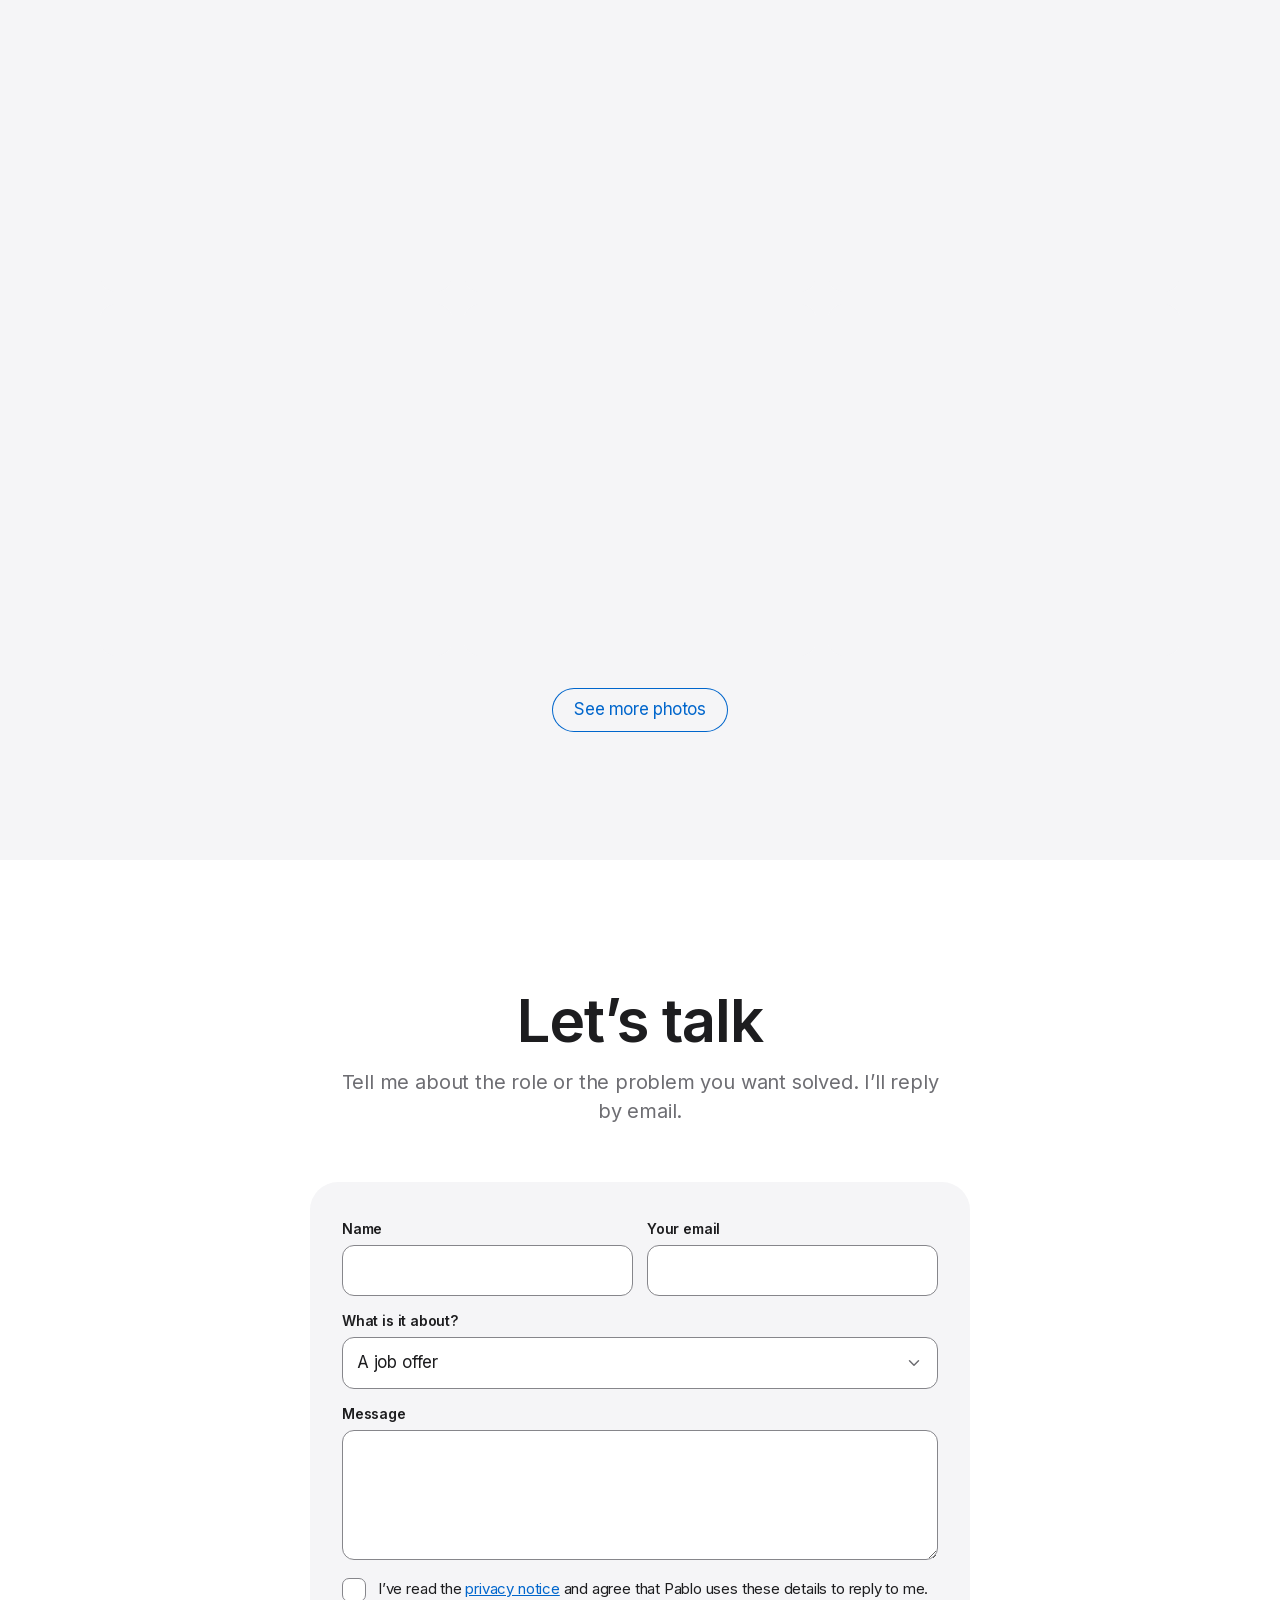
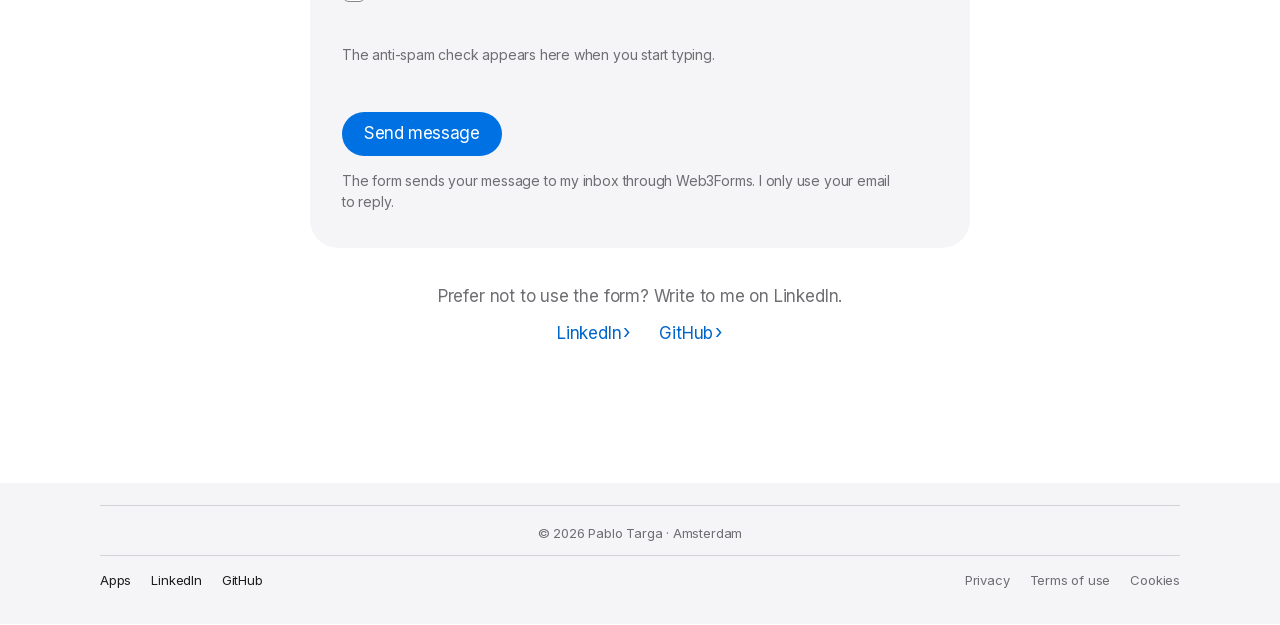
==== commit 024c783b: "Photography: 27 more photos in a "See more photos" album The page keeps 9 photos; the new button ope" ====
--- a/index.html
+++ b/index.html
@@ -45,9 +45,9 @@
 <!-- Estilo (site.css) e comportamento (boot.js e site.js). O ?v=N obriga o navegador a baixar a
      versão nova: suba o N em TODAS as páginas quando mudar um desses arquivos
      (ou rode FERRAMENTAS/nova-versao.py). -->
-<link rel="stylesheet" href="assets/css/site.css?v=29">
-<script src="assets/js/boot.js?v=29"></script>
-<script src="assets/js/site.js?v=29" defer></script>
+<link rel="stylesheet" href="assets/css/site.css?v=31">
+<script src="assets/js/boot.js?v=31"></script>
+<script src="assets/js/site.js?v=31" defer></script>
 <!-- Dados para o Google (JSON-LD): quem você é, cargo, serviços e perfis. Não aparece na tela. -->
 <script type="application/ld+json">
 {
@@ -417,6 +417,9 @@
      - src/srcset: miniaturas quadradas em assets/photos/sm/ (480 e 720px);
      - data-full: foto grande em assets/photos/xl/ (abre ao clicar);
      - data-place-en/pt/es: o local mostrado na foto ampliada; alt + data-en/pt/es: a descrição.
+     - só as 9 primeiras aparecem na página (o número fica no site.css, seção 13). TODAS aparecem
+       no álbum que o botão "Ver mais fotos" abre. Foto nova colada no fim da lista entra no álbum
+       sozinha; para ela aparecer na página, coloque-a entre as 9 primeiras.
      Foto nova: gere as três versões com FERRAMENTAS/preparar-foto.py. -->
 <section class="section section--alt" id="photos">
   <div class="wrap">
@@ -424,7 +427,7 @@
       <h2><span class="en">Photography</span><span class="pt">Fotografia</span><span class="es">Fotografía</span></h2>
       <p><span class="en">Amsterdam is what I shoot most, usually at night or at sunset. Open a photo to see it bigger and where I took it.</span><span class="pt">Fotografo mais Amsterdam, quase sempre à noite ou no pôr do sol. Abra uma foto para ver maior e onde eu tirei.</span><span class="es">Lo que más fotografío es Ámsterdam, casi siempre de noche o al atardecer. Abre una foto para verla en grande y saber dónde la hice.</span></p>
     </div>
-    <ul class="gallery" aria-label="Photos" data-attr="aria-label" data-en="Photos" data-pt="Fotos" data-es="Fotos">
+    <ul class="gallery" id="gallery" aria-label="Photos" data-attr="aria-label" data-en="Photos" data-pt="Fotos" data-es="Fotos">
       <li><button class="ph" type="button" data-full="assets/photos/xl/canal-bridge-orange-sunset.jpg" data-place-en="Amsterdam-Zuid" data-place-pt="Amsterdam-Zuid" data-place-es="Ámsterdam-Zuid"><span class="sr-only"><span class="en">Enlarge photo: </span><span class="pt">Ampliar foto: </span><span class="es">Ampliar foto: </span></span><img src="assets/photos/sm/canal-bridge-orange-sunset-480.jpg" srcset="assets/photos/sm/canal-bridge-orange-sunset-480.jpg 480w, assets/photos/sm/canal-bridge-orange-sunset-720.jpg 720w" sizes="(max-width: 734px) 34vw, (max-width: 1100px) 31vw, 352px" width="720" height="720" loading="lazy" alt="Bright orange sunset over a canal bridge, with trees in silhouette" data-attr="alt" data-en="Bright orange sunset over a canal bridge, with trees in silhouette" data-pt="Pôr do sol laranja sobre uma ponte de canal, com árvores em silhueta" data-es="Atardecer naranja sobre un puente de canal, con árboles a contraluz"></button></li>
       <li><button class="ph" type="button" data-full="assets/photos/xl/adam-tower-blue-hour.jpg" data-place-en="The IJ, behind Amsterdam Centraal" data-place-pt="O IJ, atrás da Amsterdam Centraal" data-place-es="El IJ, detrás de Amsterdam Centraal"><span class="sr-only"><span class="en">Enlarge photo: </span><span class="pt">Ampliar foto: </span><span class="es">Ampliar foto: </span></span><img src="assets/photos/sm/adam-tower-blue-hour-480.jpg" srcset="assets/photos/sm/adam-tower-blue-hour-480.jpg 480w, assets/photos/sm/adam-tower-blue-hour-720.jpg 720w" sizes="(max-width: 734px) 34vw, (max-width: 1100px) 31vw, 352px" width="720" height="720" loading="lazy" alt="A’DAM Tower and the Eye Filmmuseum across the IJ at blue hour" data-attr="alt" data-en="A’DAM Tower and the Eye Filmmuseum across the IJ at blue hour" data-pt="A torre A’DAM e o Eye Filmmuseum do outro lado do IJ, ao anoitecer" data-es="La torre A’DAM y el Eye Filmmuseum al otro lado del IJ, en la hora azul"></button></li>
       <li><button class="ph" type="button" data-full="assets/photos/xl/pink-bike-canal.jpg" data-place-en="Canal ring, Amsterdam" data-place-pt="Anel de canais, Amsterdam" data-place-es="Anillo de canales, Ámsterdam"><span class="sr-only"><span class="en">Enlarge photo: </span><span class="pt">Ampliar foto: </span><span class="es">Ampliar foto: </span></span><img src="assets/photos/sm/pink-bike-canal-480.jpg" srcset="assets/photos/sm/pink-bike-canal-480.jpg 480w, assets/photos/sm/pink-bike-canal-720.jpg 720w" sizes="(max-width: 734px) 34vw, (max-width: 1100px) 31vw, 352px" width="720" height="720" loading="lazy" alt="A pink bicycle with flowers on a canal bridge" data-attr="alt" data-en="A pink bicycle with flowers on a canal bridge" data-pt="Uma bicicleta rosa com flores numa ponte de canal" data-es="Una bicicleta rosa con flores en un puente de canal"></button></li>
@@ -434,8 +437,53 @@
       <li><button class="ph" type="button" data-full="assets/photos/xl/windmill-blue-sky.jpg" data-place-en="Amstelveen, south of Amsterdam" data-place-pt="Amstelveen, ao sul de Amsterdam" data-place-es="Amstelveen, al sur de Ámsterdam"><span class="sr-only"><span class="en">Enlarge photo: </span><span class="pt">Ampliar foto: </span><span class="es">Ampliar foto: </span></span><img src="assets/photos/sm/windmill-blue-sky-480.jpg" srcset="assets/photos/sm/windmill-blue-sky-480.jpg 480w, assets/photos/sm/windmill-blue-sky-720.jpg 720w" sizes="(max-width: 734px) 34vw, (max-width: 1100px) 31vw, 352px" width="720" height="720" loading="lazy" alt="A windmill under a blue sky" data-attr="alt" data-en="A windmill under a blue sky" data-pt="Um moinho sob o céu azul" data-es="Un molino bajo el cielo azul"></button></li>
       <li><button class="ph" type="button" data-full="assets/photos/xl/rijksmuseum-dusk.jpg" data-place-en="Rijksmuseum, Amsterdam" data-place-pt="Rijksmuseum, Amsterdam" data-place-es="Rijksmuseum, Ámsterdam"><span class="sr-only"><span class="en">Enlarge photo: </span><span class="pt">Ampliar foto: </span><span class="es">Ampliar foto: </span></span><img src="assets/photos/sm/rijksmuseum-dusk-480.jpg" srcset="assets/photos/sm/rijksmuseum-dusk-480.jpg 480w, assets/photos/sm/rijksmuseum-dusk-720.jpg 720w" sizes="(max-width: 734px) 34vw, (max-width: 1100px) 31vw, 352px" width="720" height="720" loading="lazy" alt="The Rijksmuseum at dusk" data-attr="alt" data-en="The Rijksmuseum at dusk" data-pt="O Rijksmuseum ao entardecer" data-es="El Rijksmuseum al anochecer"></button></li>
       <li><button class="ph" type="button" data-full="assets/photos/xl/golden-hour-over-the-city.jpg" data-place-en="Amsterdam-Noord" data-place-pt="Amsterdam-Noord" data-place-es="Ámsterdam-Noord"><span class="sr-only"><span class="en">Enlarge photo: </span><span class="pt">Ampliar foto: </span><span class="es">Ampliar foto: </span></span><img src="assets/photos/sm/golden-hour-over-the-city-480.jpg" srcset="assets/photos/sm/golden-hour-over-the-city-480.jpg 480w, assets/photos/sm/golden-hour-over-the-city-720.jpg 720w" sizes="(max-width: 734px) 34vw, (max-width: 1100px) 31vw, 352px" width="720" height="720" loading="lazy" alt="Golden sunset over Amsterdam, seen from above" data-attr="alt" data-en="Golden sunset over Amsterdam, seen from above" data-pt="Pôr do sol dourado sobre Amsterdam, visto do alto" data-es="Atardecer dorado sobre Ámsterdam, visto desde lo alto"></button></li>
+      <li><button class="ph" type="button" data-full="assets/photos/xl/cyclists-at-dusk.jpg" data-place-en="Amsterdam-Zuid" data-place-pt="Amsterdam-Zuid" data-place-es="Ámsterdam-Zuid"><span class="sr-only"><span class="en">Enlarge photo: </span><span class="pt">Ampliar foto: </span><span class="es">Ampliar foto: </span></span><img src="assets/photos/sm/cyclists-at-dusk-480.jpg" srcset="assets/photos/sm/cyclists-at-dusk-480.jpg 480w, assets/photos/sm/cyclists-at-dusk-720.jpg 720w" sizes="(max-width: 734px) 34vw, (max-width: 1100px) 31vw, 352px" width="720" height="720" loading="lazy" alt="Two cyclists crossing a square under a pink and orange evening sky" data-attr="alt" data-en="Two cyclists crossing a square under a pink and orange evening sky" data-pt="Dois ciclistas atravessando uma praça sob o céu rosa e laranja do fim de tarde" data-es="Dos ciclistas cruzan una plaza bajo un cielo rosa y naranja al atardecer"></button></li>
+      <li><button class="ph" type="button" data-full="assets/photos/xl/canal-geometry.jpg" data-place-en="Near Nieuwmarkt, Amsterdam" data-place-pt="Perto da Nieuwmarkt, Amsterdam" data-place-es="Cerca de Nieuwmarkt, Ámsterdam"><span class="sr-only"><span class="en">Enlarge photo: </span><span class="pt">Ampliar foto: </span><span class="es">Ampliar foto: </span></span><img src="assets/photos/sm/canal-geometry-480.jpg" srcset="assets/photos/sm/canal-geometry-480.jpg 480w, assets/photos/sm/canal-geometry-720.jpg 720w" sizes="(max-width: 734px) 34vw, (max-width: 1100px) 31vw, 352px" width="720" height="720" loading="lazy" alt="A wooden frame running down the middle of a canal, with old houses and autumn trees" data-attr="alt" data-en="A wooden frame running down the middle of a canal, with old houses and autumn trees" data-pt="Uma estrutura de madeira no meio de um canal, com casas antigas e árvores de outono" data-es="Una estructura de madera en medio de un canal, con casas antiguas y árboles de otoño"></button></li>
+      <li><button class="ph" type="button" data-full="assets/photos/xl/the-passing-boat.jpg" data-place-en="Near Amsterdam Centraal" data-place-pt="Perto da Amsterdam Centraal" data-place-es="Cerca de Amsterdam Centraal"><span class="sr-only"><span class="en">Enlarge photo: </span><span class="pt">Ampliar foto: </span><span class="es">Ampliar foto: </span></span><img src="assets/photos/sm/the-passing-boat-480.jpg" srcset="assets/photos/sm/the-passing-boat-480.jpg 480w, assets/photos/sm/the-passing-boat-720.jpg 720w" sizes="(max-width: 734px) 34vw, (max-width: 1100px) 31vw, 352px" width="720" height="720" loading="lazy" alt="A canal boat passing in the late sun, with a church dome behind it" data-attr="alt" data-en="A canal boat passing in the late sun, with a church dome behind it" data-pt="Um barco de canal passando no sol do fim da tarde, com a cúpula de uma igreja ao fundo" data-es="Un barco de canal pasa con el sol de la tarde, con la cúpula de una iglesia detrás"></button></li>
+      <li><button class="ph" type="button" data-full="assets/photos/xl/last-light-on-the-street.jpg" data-place-en="The Nine Streets, Amsterdam" data-place-pt="De 9 Straatjes, Amsterdam" data-place-es="Las Nueve Calles, Ámsterdam"><span class="sr-only"><span class="en">Enlarge photo: </span><span class="pt">Ampliar foto: </span><span class="es">Ampliar foto: </span></span><img src="assets/photos/sm/last-light-on-the-street-480.jpg" srcset="assets/photos/sm/last-light-on-the-street-480.jpg 480w, assets/photos/sm/last-light-on-the-street-720.jpg 720w" sizes="(max-width: 734px) 34vw, (max-width: 1100px) 31vw, 352px" width="720" height="720" loading="lazy" alt="Sunset at the end of a narrow street with string lights and old houses" data-attr="alt" data-en="Sunset at the end of a narrow street with string lights and old houses" data-pt="Pôr do sol no fim de uma rua estreita, com luzes penduradas e casas antigas" data-es="Atardecer al final de una calle estrecha con guirnaldas de luces y casas antiguas"></button></li>
+      <li><button class="ph" type="button" data-full="assets/photos/xl/reflections-at-midnight.jpg" data-place-en="Damrak, Amsterdam" data-place-pt="Damrak, Amsterdam" data-place-es="Damrak, Ámsterdam"><span class="sr-only"><span class="en">Enlarge photo: </span><span class="pt">Ampliar foto: </span><span class="es">Ampliar foto: </span></span><img src="assets/photos/sm/reflections-at-midnight-480.jpg" srcset="assets/photos/sm/reflections-at-midnight-480.jpg 480w, assets/photos/sm/reflections-at-midnight-720.jpg 720w" sizes="(max-width: 734px) 34vw, (max-width: 1100px) 31vw, 352px" width="720" height="720" loading="lazy" alt="The row of canal houses on the Damrak lit up at night and reflected in the water" data-attr="alt" data-en="The row of canal houses on the Damrak lit up at night and reflected in the water" data-pt="A fileira de casas do Damrak iluminadas à noite e refletidas na água" data-es="La hilera de casas del Damrak iluminadas de noche y reflejadas en el agua"></button></li>
+      <li><button class="ph" type="button" data-full="assets/photos/xl/the-canal-crossing.jpg" data-place-en="Canal ring, near the Leidsegracht" data-place-pt="Anel de canais, perto da Leidsegracht" data-place-es="Anillo de canales, cerca del Leidsegracht"><span class="sr-only"><span class="en">Enlarge photo: </span><span class="pt">Ampliar foto: </span><span class="es">Ampliar foto: </span></span><img src="assets/photos/sm/the-canal-crossing-480.jpg" srcset="assets/photos/sm/the-canal-crossing-480.jpg 480w, assets/photos/sm/the-canal-crossing-720.jpg 720w" sizes="(max-width: 734px) 34vw, (max-width: 1100px) 31vw, 352px" width="720" height="720" loading="lazy" alt="A small tour boat on a canal in the afternoon sun" data-attr="alt" data-en="A small tour boat on a canal in the afternoon sun" data-pt="Um pequeno barco de passeio num canal, no sol da tarde" data-es="Un pequeño barco turístico en un canal con el sol de la tarde"></button></li>
+      <li><button class="ph" type="button" data-full="assets/photos/xl/blue-hour-waterfront.jpg" data-place-en="Overhoeks, Amsterdam-Noord" data-place-pt="Overhoeks, Amsterdam-Noord" data-place-es="Overhoeks, Ámsterdam-Noord"><span class="sr-only"><span class="en">Enlarge photo: </span><span class="pt">Ampliar foto: </span><span class="es">Ampliar foto: </span></span><img src="assets/photos/sm/blue-hour-waterfront-480.jpg" srcset="assets/photos/sm/blue-hour-waterfront-480.jpg 480w, assets/photos/sm/blue-hour-waterfront-720.jpg 720w" sizes="(max-width: 734px) 34vw, (max-width: 1100px) 31vw, 352px" width="720" height="720" loading="lazy" alt="A’DAM Tower lit up at blue hour, seen along the waterfront" data-attr="alt" data-en="A’DAM Tower lit up at blue hour, seen along the waterfront" data-pt="A torre A’DAM iluminada ao anoitecer, vista da beira d’água" data-es="La torre A’DAM iluminada en la hora azul, vista desde la orilla"></button></li>
+      <li><button class="ph" type="button" data-full="assets/photos/xl/spring-mirror.jpg" data-place-en="Westerpark, Amsterdam" data-place-pt="Westerpark, Amsterdam" data-place-es="Westerpark, Ámsterdam"><span class="sr-only"><span class="en">Enlarge photo: </span><span class="pt">Ampliar foto: </span><span class="es">Ampliar foto: </span></span><img src="assets/photos/sm/spring-mirror-480.jpg" srcset="assets/photos/sm/spring-mirror-480.jpg 480w, assets/photos/sm/spring-mirror-720.jpg 720w" sizes="(max-width: 734px) 34vw, (max-width: 1100px) 31vw, 352px" width="720" height="720" loading="lazy" alt="Cherry trees in bloom beside a shallow pool in the park" data-attr="alt" data-en="Cherry trees in bloom beside a shallow pool in the park" data-pt="Cerejeiras em flor ao lado de um lago raso no parque" data-es="Cerezos en flor junto a un estanque poco profundo del parque"></button></li>
+      <li><button class="ph" type="button" data-full="assets/photos/xl/through-the-passage.jpg" data-place-en="Beurspassage, Amsterdam" data-place-pt="Beurspassage, Amsterdam" data-place-es="Beurspassage, Ámsterdam"><span class="sr-only"><span class="en">Enlarge photo: </span><span class="pt">Ampliar foto: </span><span class="es">Ampliar foto: </span></span><img src="assets/photos/sm/through-the-passage-480.jpg" srcset="assets/photos/sm/through-the-passage-480.jpg 480w, assets/photos/sm/through-the-passage-720.jpg 720w" sizes="(max-width: 734px) 34vw, (max-width: 1100px) 31vw, 352px" width="720" height="720" loading="lazy" alt="The Beurspassage, with its painted ceiling and striped brick arch" data-attr="alt" data-en="The Beurspassage, with its painted ceiling and striped brick arch" data-pt="A Beurspassage, com o teto pintado e o arco de tijolos listrado" data-es="La Beurspassage, con su techo pintado y su arco de ladrillo a rayas"></button></li>
+      <li><button class="ph" type="button" data-full="assets/photos/xl/theater-on-leidseplein.jpg" data-place-en="Leidseplein, Amsterdam" data-place-pt="Leidseplein, Amsterdam" data-place-es="Leidseplein, Ámsterdam"><span class="sr-only"><span class="en">Enlarge photo: </span><span class="pt">Ampliar foto: </span><span class="es">Ampliar foto: </span></span><img src="assets/photos/sm/theater-on-leidseplein-480.jpg" srcset="assets/photos/sm/theater-on-leidseplein-480.jpg 480w, assets/photos/sm/theater-on-leidseplein-720.jpg 720w" sizes="(max-width: 734px) 34vw, (max-width: 1100px) 31vw, 352px" width="720" height="720" loading="lazy" alt="The International Theater Amsterdam on Leidseplein on a rainy evening" data-attr="alt" data-en="The International Theater Amsterdam on Leidseplein on a rainy evening" data-pt="O International Theater Amsterdam, na Leidseplein, numa noite de chuva" data-es="El International Theater Amsterdam, en Leidseplein, en una tarde de lluvia"></button></li>
+      <li><button class="ph" type="button" data-full="assets/photos/xl/silent-silhouette.jpg" data-place-en="The IJ, Amsterdam" data-place-pt="O IJ, Amsterdam" data-place-es="El IJ, Ámsterdam"><span class="sr-only"><span class="en">Enlarge photo: </span><span class="pt">Ampliar foto: </span><span class="es">Ampliar foto: </span></span><img src="assets/photos/sm/silent-silhouette-480.jpg" srcset="assets/photos/sm/silent-silhouette-480.jpg 480w, assets/photos/sm/silent-silhouette-720.jpg 720w" sizes="(max-width: 734px) 34vw, (max-width: 1100px) 31vw, 352px" width="720" height="720" loading="lazy" alt="The Basilica of St. Nicholas in silhouette across the IJ at sunset" data-attr="alt" data-en="The Basilica of St. Nicholas in silhouette across the IJ at sunset" data-pt="A Basílica de São Nicolau em silhueta, do outro lado do IJ, no pôr do sol" data-es="La basílica de San Nicolás a contraluz al otro lado del IJ, al atardecer"></button></li>
+      <li><button class="ph" type="button" data-full="assets/photos/xl/crimson-above-the-city.jpg" data-place-en="Amsterdam-Noord" data-place-pt="Amsterdam-Noord" data-place-es="Ámsterdam-Noord"><span class="sr-only"><span class="en">Enlarge photo: </span><span class="pt">Ampliar foto: </span><span class="es">Ampliar foto: </span></span><img src="assets/photos/sm/crimson-above-the-city-480.jpg" srcset="assets/photos/sm/crimson-above-the-city-480.jpg 480w, assets/photos/sm/crimson-above-the-city-720.jpg 720w" sizes="(max-width: 734px) 34vw, (max-width: 1100px) 31vw, 352px" width="720" height="720" loading="lazy" alt="A red evening sky over the rooftops, seen from above" data-attr="alt" data-en="A red evening sky over the rooftops, seen from above" data-pt="Céu vermelho ao entardecer sobre os telhados, visto do alto" data-es="Cielo rojo al atardecer sobre los tejados, visto desde lo alto"></button></li>
+      <li><button class="ph" type="button" data-full="assets/photos/xl/the-edge-of-day.jpg" data-place-en="Amsterdam-Noord" data-place-pt="Amsterdam-Noord" data-place-es="Ámsterdam-Noord"><span class="sr-only"><span class="en">Enlarge photo: </span><span class="pt">Ampliar foto: </span><span class="es">Ampliar foto: </span></span><img src="assets/photos/sm/the-edge-of-day-480.jpg" srcset="assets/photos/sm/the-edge-of-day-480.jpg 480w, assets/photos/sm/the-edge-of-day-720.jpg 720w" sizes="(max-width: 734px) 34vw, (max-width: 1100px) 31vw, 352px" width="720" height="720" loading="lazy" alt="The sun going down on the horizon, seen from a balcony high above the city" data-attr="alt" data-en="The sun going down on the horizon, seen from a balcony high above the city" data-pt="O sol se pondo no horizonte, visto de uma varanda bem alta sobre a cidade" data-es="El sol se pone en el horizonte, visto desde un balcón muy alto sobre la ciudad"></button></li>
+      <li><button class="ph" type="button" data-full="assets/photos/xl/against-the-sun.jpg" data-place-en="Museumplein, Amsterdam" data-place-pt="Museumplein, Amsterdam" data-place-es="Museumplein, Ámsterdam"><span class="sr-only"><span class="en">Enlarge photo: </span><span class="pt">Ampliar foto: </span><span class="es">Ampliar foto: </span></span><img src="assets/photos/sm/against-the-sun-480.jpg" srcset="assets/photos/sm/against-the-sun-480.jpg 480w, assets/photos/sm/against-the-sun-720.jpg 720w" sizes="(max-width: 734px) 34vw, (max-width: 1100px) 31vw, 352px" width="720" height="720" loading="lazy" alt="The low sun and a soft lens flare over Museumplein" data-attr="alt" data-en="The low sun and a soft lens flare over Museumplein" data-pt="O sol baixo e um reflexo suave na lente sobre a Museumplein" data-es="El sol bajo y un suave destello de lente sobre Museumplein"></button></li>
+      <li><button class="ph" type="button" data-full="assets/photos/xl/night-walkers.jpg" data-place-en="City centre, Amsterdam" data-place-pt="Centro, Amsterdam" data-place-es="Centro, Ámsterdam"><span class="sr-only"><span class="en">Enlarge photo: </span><span class="pt">Ampliar foto: </span><span class="es">Ampliar foto: </span></span><img src="assets/photos/sm/night-walkers-480.jpg" srcset="assets/photos/sm/night-walkers-480.jpg 480w, assets/photos/sm/night-walkers-720.jpg 720w" sizes="(max-width: 734px) 34vw, (max-width: 1100px) 31vw, 352px" width="720" height="720" loading="lazy" alt="People walking down a city-centre street under Christmas lights" data-attr="alt" data-en="People walking down a city-centre street under Christmas lights" data-pt="Pessoas andando por uma rua do centro sob luzes de Natal" data-es="Gente paseando por una calle del centro bajo luces de Navidad"></button></li>
+      <li><button class="ph" type="button" data-full="assets/photos/xl/golden-canals.jpg" data-place-en="Canal ring, near the Rijksmuseum" data-place-pt="Anel de canais, perto do Rijksmuseum" data-place-es="Anillo de canales, cerca del Rijksmuseum"><span class="sr-only"><span class="en">Enlarge photo: </span><span class="pt">Ampliar foto: </span><span class="es">Ampliar foto: </span></span><img src="assets/photos/sm/golden-canals-480.jpg" srcset="assets/photos/sm/golden-canals-480.jpg 480w, assets/photos/sm/golden-canals-720.jpg 720w" sizes="(max-width: 734px) 34vw, (max-width: 1100px) 31vw, 352px" width="720" height="720" loading="lazy" alt="Warm lights in the trees reflected in a canal at night" data-attr="alt" data-en="Warm lights in the trees reflected in a canal at night" data-pt="Luzes quentes nas árvores refletidas num canal à noite" data-es="Luces cálidas en los árboles reflejadas en un canal de noche"></button></li>
+      <li><button class="ph" type="button" data-full="assets/photos/xl/moon-over-the-tower.jpg" data-place-en="Jordaan, Amsterdam" data-place-pt="Jordaan, Amsterdam" data-place-es="Jordaan, Ámsterdam"><span class="sr-only"><span class="en">Enlarge photo: </span><span class="pt">Ampliar foto: </span><span class="es">Ampliar foto: </span></span><img src="assets/photos/sm/moon-over-the-tower-480.jpg" srcset="assets/photos/sm/moon-over-the-tower-480.jpg 480w, assets/photos/sm/moon-over-the-tower-720.jpg 720w" sizes="(max-width: 734px) 34vw, (max-width: 1100px) 31vw, 352px" width="720" height="720" loading="lazy" alt="A crescent moon beside the lit tower of the Westerkerk" data-attr="alt" data-en="A crescent moon beside the lit tower of the Westerkerk" data-pt="Lua crescente ao lado da torre iluminada da Westerkerk" data-es="Luna creciente junto a la torre iluminada de la Westerkerk"></button></li>
+      <li><button class="ph" type="button" data-full="assets/photos/xl/a-lantern-in-the-dark.jpg" data-place-en="Amstelveen, south of Amsterdam" data-place-pt="Amstelveen, ao sul de Amsterdam" data-place-es="Amstelveen, al sur de Ámsterdam"><span class="sr-only"><span class="en">Enlarge photo: </span><span class="pt">Ampliar foto: </span><span class="es">Ampliar foto: </span></span><img src="assets/photos/sm/a-lantern-in-the-dark-480.jpg" srcset="assets/photos/sm/a-lantern-in-the-dark-480.jpg 480w, assets/photos/sm/a-lantern-in-the-dark-720.jpg 720w" sizes="(max-width: 734px) 34vw, (max-width: 1100px) 31vw, 352px" width="720" height="720" loading="lazy" alt="A full moon over a church tower with lit windows and a clock" data-attr="alt" data-en="A full moon over a church tower with lit windows and a clock" data-pt="Lua cheia sobre a torre de uma igreja com janelas acesas e relógio" data-es="Luna llena sobre la torre de una iglesia con ventanas iluminadas y reloj"></button></li>
+      <li><button class="ph" type="button" data-full="assets/photos/xl/the-city-awake.jpg" data-place-en="Dam Square, Amsterdam" data-place-pt="Praça Dam, Amsterdam" data-place-es="Plaza Dam, Ámsterdam"><span class="sr-only"><span class="en">Enlarge photo: </span><span class="pt">Ampliar foto: </span><span class="es">Ampliar foto: </span></span><img src="assets/photos/sm/the-city-awake-480.jpg" srcset="assets/photos/sm/the-city-awake-480.jpg 480w, assets/photos/sm/the-city-awake-720.jpg 720w" sizes="(max-width: 734px) 34vw, (max-width: 1100px) 31vw, 352px" width="720" height="720" loading="lazy" alt="A historic building with a tower, lit up at night under the moon" data-attr="alt" data-en="A historic building with a tower, lit up at night under the moon" data-pt="Um prédio histórico com torre, iluminado à noite sob a lua" data-es="Un edificio histórico con torre, iluminado de noche bajo la luna"></button></li>
+      <li><button class="ph" type="button" data-full="assets/photos/xl/modern-lines.jpg" data-place-en="Overhoeks, Amsterdam-Noord" data-place-pt="Overhoeks, Amsterdam-Noord" data-place-es="Overhoeks, Ámsterdam-Noord"><span class="sr-only"><span class="en">Enlarge photo: </span><span class="pt">Ampliar foto: </span><span class="es">Ampliar foto: </span></span><img src="assets/photos/sm/modern-lines-480.jpg" srcset="assets/photos/sm/modern-lines-480.jpg 480w, assets/photos/sm/modern-lines-720.jpg 720w" sizes="(max-width: 734px) 34vw, (max-width: 1100px) 31vw, 352px" width="720" height="720" loading="lazy" alt="The Eye Filmmuseum and A’DAM Tower lit up at night" data-attr="alt" data-en="The Eye Filmmuseum and A’DAM Tower lit up at night" data-pt="O Eye Filmmuseum e a torre A’DAM iluminados à noite" data-es="El Eye Filmmuseum y la torre A’DAM iluminados de noche"></button></li>
+      <li><button class="ph" type="button" data-full="assets/photos/xl/wind-and-heritage.jpg" data-place-en="Amsterdam-Noord" data-place-pt="Amsterdam-Noord" data-place-es="Ámsterdam-Noord"><span class="sr-only"><span class="en">Enlarge photo: </span><span class="pt">Ampliar foto: </span><span class="es">Ampliar foto: </span></span><img src="assets/photos/sm/wind-and-heritage-480.jpg" srcset="assets/photos/sm/wind-and-heritage-480.jpg 480w, assets/photos/sm/wind-and-heritage-720.jpg 720w" sizes="(max-width: 734px) 34vw, (max-width: 1100px) 31vw, 352px" width="720" height="720" loading="lazy" alt="An old thatched windmill under a deep blue sky" data-attr="alt" data-en="An old thatched windmill under a deep blue sky" data-pt="Um moinho antigo de palha sob o céu azul" data-es="Un viejo molino de paja bajo un cielo azul intenso"></button></li>
+      <li><button class="ph" type="button" data-full="assets/photos/xl/linear-city.jpg" data-place-en="Zuidas, Amsterdam" data-place-pt="Zuidas, Amsterdam" data-place-es="Zuidas, Ámsterdam"><span class="sr-only"><span class="en">Enlarge photo: </span><span class="pt">Ampliar foto: </span><span class="es">Ampliar foto: </span></span><img src="assets/photos/sm/linear-city-480.jpg" srcset="assets/photos/sm/linear-city-480.jpg 480w, assets/photos/sm/linear-city-720.jpg 720w" sizes="(max-width: 734px) 34vw, (max-width: 1100px) 31vw, 352px" width="720" height="720" loading="lazy" alt="A straight canal lined with new buildings, under a cloudy sky" data-attr="alt" data-en="A straight canal lined with new buildings, under a cloudy sky" data-pt="Um canal reto ladeado por prédios novos, sob o céu nublado" data-es="Un canal recto flanqueado por edificios nuevos, bajo un cielo nublado"></button></li>
+      <li><button class="ph" type="button" data-full="assets/photos/xl/summer-canal.jpg" data-place-en="Old centre, Amsterdam" data-place-pt="Centro antigo, Amsterdam" data-place-es="Centro histórico, Ámsterdam"><span class="sr-only"><span class="en">Enlarge photo: </span><span class="pt">Ampliar foto: </span><span class="es">Ampliar foto: </span></span><img src="assets/photos/sm/summer-canal-480.jpg" srcset="assets/photos/sm/summer-canal-480.jpg 480w, assets/photos/sm/summer-canal-720.jpg 720w" sizes="(max-width: 734px) 34vw, (max-width: 1100px) 31vw, 352px" width="720" height="720" loading="lazy" alt="A quiet canal under a clear evening sky, framed by trees" data-attr="alt" data-en="A quiet canal under a clear evening sky, framed by trees" data-pt="Um canal tranquilo sob o céu limpo do fim de tarde, entre árvores" data-es="Un canal tranquilo bajo el cielo despejado de la tarde, entre árboles"></button></li>
+      <li><button class="ph" type="button" data-full="assets/photos/xl/flowers-and-shadows.jpg" data-place-en="Amsterdam-West" data-place-pt="Amsterdam-West" data-place-es="Ámsterdam-West"><span class="sr-only"><span class="en">Enlarge photo: </span><span class="pt">Ampliar foto: </span><span class="es">Ampliar foto: </span></span><img src="assets/photos/sm/flowers-and-shadows-480.jpg" srcset="assets/photos/sm/flowers-and-shadows-480.jpg 480w, assets/photos/sm/flowers-and-shadows-720.jpg 720w" sizes="(max-width: 734px) 34vw, (max-width: 1100px) 31vw, 352px" width="720" height="720" loading="lazy" alt="Tulips and small statues in front of a sunlit white wall" data-attr="alt" data-en="Tulips and small statues in front of a sunlit white wall" data-pt="Tulipas e pequenas estátuas na frente de um muro branco ao sol" data-es="Tulipanes y pequeñas estatuas delante de un muro blanco al sol"></button></li>
+      <li><button class="ph" type="button" data-full="assets/photos/xl/the-turning-city.jpg" data-place-en="Amsterdam-West" data-place-pt="Amsterdam-West" data-place-es="Ámsterdam-West"><span class="sr-only"><span class="en">Enlarge photo: </span><span class="pt">Ampliar foto: </span><span class="es">Ampliar foto: </span></span><img src="assets/photos/sm/the-turning-city-480.jpg" srcset="assets/photos/sm/the-turning-city-480.jpg 480w, assets/photos/sm/the-turning-city-720.jpg 720w" sizes="(max-width: 734px) 34vw, (max-width: 1100px) 31vw, 352px" width="720" height="720" loading="lazy" alt="A windmill rising above a lit-up building by the water at dusk" data-attr="alt" data-en="A windmill rising above a lit-up building by the water at dusk" data-pt="Um moinho sobre um prédio iluminado à beira d’água, ao entardecer" data-es="Un molino sobre un edificio iluminado junto al agua, al atardecer"></button></li>
+      <li><button class="ph" type="button" data-full="assets/photos/xl/a-bike-against-the-sky.jpg" data-place-en="NDSM Wharf, Amsterdam-Noord" data-place-pt="Estaleiro NDSM, Amsterdam-Noord" data-place-es="Astillero NDSM, Ámsterdam-Noord"><span class="sr-only"><span class="en">Enlarge photo: </span><span class="pt">Ampliar foto: </span><span class="es">Ampliar foto: </span></span><img src="assets/photos/sm/a-bike-against-the-sky-480.jpg" srcset="assets/photos/sm/a-bike-against-the-sky-480.jpg 480w, assets/photos/sm/a-bike-against-the-sky-720.jpg 720w" sizes="(max-width: 734px) 34vw, (max-width: 1100px) 31vw, 352px" width="720" height="720" loading="lazy" alt="A bicycle on the quay under a wide blue sky, with a big crane behind" data-attr="alt" data-en="A bicycle on the quay under a wide blue sky, with a big crane behind" data-pt="Uma bicicleta no cais sob um céu azul aberto, com um grande guindaste ao fundo" data-es="Una bicicleta en el muelle bajo un amplio cielo azul, con una gran grúa detrás"></button></li>
+      <li><button class="ph" type="button" data-full="assets/photos/xl/museum-in-motion.jpg" data-place-en="Museumplein, Amsterdam" data-place-pt="Museumplein, Amsterdam" data-place-es="Museumplein, Ámsterdam"><span class="sr-only"><span class="en">Enlarge photo: </span><span class="pt">Ampliar foto: </span><span class="es">Ampliar foto: </span></span><img src="assets/photos/sm/museum-in-motion-480.jpg" srcset="assets/photos/sm/museum-in-motion-480.jpg 480w, assets/photos/sm/museum-in-motion-720.jpg 720w" sizes="(max-width: 734px) 34vw, (max-width: 1100px) 31vw, 352px" width="720" height="720" loading="lazy" alt="Someone floating on an inflatable boat in the pool in front of the Rijksmuseum" data-attr="alt" data-en="Someone floating on an inflatable boat in the pool in front of the Rijksmuseum" data-pt="Alguém num bote inflável no espelho d’água em frente ao Rijksmuseum" data-es="Alguien en una barca hinchable en el estanque frente al Rijksmuseum"></button></li>
     </ul>
-  </div>
+    <!-- Botão "Ver mais fotos": abre o álbum abaixo (site.js, seção 10).
+         Sem JavaScript, todas as fotos aparecem na grade e o botão fica escondido. -->
+    <div class="gallery__more" hidden>
+      <button class="btn btn--ghost" type="button" aria-haspopup="dialog" aria-controls="album"><span class="en">See more photos</span><span class="pt">Ver mais fotos</span><span class="es">Ver más fotos</span></button>
+    </div>
+  </div>
+  <!-- ===== ÁLBUM ===== janela com todas as fotos da grade acima. A lista .album__grid vem vazia:
+       o site.js copia as fotos da grade para cá quando o álbum abre, então não há nada para
+       manter aqui. O número de fotos (.album__n) também é contado sozinho. -->
+  <dialog class="album" id="album" aria-labelledby="album-title">
+    <div class="album__head">
+      <div class="album__titles">
+        <h2 class="album__title" id="album-title"><span class="en">All photos</span><span class="pt">Todas as fotos</span><span class="es">Todas las fotos</span></h2>
+        <p class="album__meta"><span class="album__n"></span> <span class="en">photos of Amsterdam</span><span class="pt">fotos de Amsterdam</span><span class="es">fotos de Ámsterdam</span></p>
+      </div>
+      <button class="lb-btn album__close" type="button" aria-label="Close" data-attr="aria-label" data-en="Close" data-pt="Fechar" data-es="Cerrar"><svg class="lu" aria-hidden="true"><use href="#lu-x"/></svg></button>
+    </div>
+    <ul class="album__grid" aria-label="All photos" data-attr="aria-label" data-en="All photos" data-pt="Todas as fotos" data-es="Todas las fotos"></ul>
+  </dialog>
   <dialog class="lightbox" id="lightbox" aria-label="Photo" data-attr="aria-label" data-en="Photo" data-pt="Foto" data-es="Foto">
     <figure class="lightbox__fig">
       <img class="lightbox__img" width="1440" height="1800" alt="">
--- a/assets/css/site.css
+++ b/assets/css/site.css
@@ -554,6 +554,24 @@
 .ph:hover img { transform: scale(1.05); filter: saturate(1.08); }
 .ph:active { transform: scale(0.98); }
 .ph:focus-visible { outline-offset: 3px; }
+/* a página mostra só as 9 primeiras fotos; todas aparecem no álbum. Fica no CSS (e não só no
+   site.js) para a página não abrir com 36 fotos e encolher depois. Para mostrar outro número,
+   troque o 10 (= 9 + 1). Sem JavaScript (sem .js no <html>) aparecem todas. */
+html.js .gallery:not(.is-all) > li:nth-child(n+10) { display: none; }
+.gallery__more { margin-top: 32px; text-align: center; }
+
+/* álbum: janela com todas as fotos, aberta pelo botão "Ver mais fotos".
+   Ocupa a tela toda e rola por dentro; o título fica preso no topo. */
+html:has(.album[open]) { overflow: hidden; }
+.album { width: 100%; height: 100%; max-width: none; max-height: none; margin: 0; padding: 0 0 64px; border: 0; overflow-y: auto; overscroll-behavior: contain; scroll-padding-top: 108px; background: var(--navy-950); color: var(--on-dark); }
+.album::backdrop { background: var(--navy-950); }
+.album :focus-visible { outline-color: var(--blue-on-dark); }
+.album__head { position: sticky; top: 0; z-index: 1; display: flex; align-items: center; justify-content: space-between; gap: 16px; padding: 20px max(var(--pad), calc((100% - 1180px) / 2 + var(--pad))); background: rgba(4, 12, 29, 0.78); -webkit-backdrop-filter: saturate(180%) blur(20px); backdrop-filter: saturate(180%) blur(20px); }
+.album__title { font-size: 28px; font-weight: 600; line-height: 1.15; letter-spacing: -0.012em; }
+.album__meta { margin-top: 2px; color: var(--on-dark-2); font-size: 15px; font-variant-numeric: tabular-nums; }
+.album .album__close { position: static; flex: none; }  /* .album na frente: vence o position: fixed do .lb-btn, que vem depois */
+.album__grid { display: grid; grid-template-columns: repeat(4, minmax(0, 1fr)); gap: 8px; max-width: 1180px; margin: 4px auto 0; padding-inline: var(--pad); }
+.album .ph { border-radius: 12px; background: var(--navy-850); }
 
 /* janela da foto ampliada, com o local e os botões ‹ › × */
 .lightbox { width: 100%; height: 100%; max-width: none; max-height: none; margin: 0; padding: 64px 84px 48px; border: 0; background: rgba(2, 6, 15, 0.86); -webkit-backdrop-filter: blur(18px); backdrop-filter: blur(18px); color: var(--on-dark); }
@@ -579,6 +597,10 @@
   .lightbox[open] .lightbox__fig { animation: lb-in 0.4s var(--ease); }
   .lightbox__img.is-swapping { animation: lb-swap 0.35s var(--ease); }
 }
+@media (prefers-reduced-motion: no-preference) {
+  .album[open] { animation: album-in 0.45s var(--ease); }
+}
+@keyframes album-in { from { opacity: 0; transform: translateY(24px); } }
 @keyframes lb-in { from { opacity: 0; transform: scale(0.96); } }
 @keyframes lb-swap { from { opacity: 0.2; } }
 
@@ -794,6 +816,7 @@
   .drawer { background: rgba(255, 255, 255, 0.78); -webkit-backdrop-filter: none; backdrop-filter: none; }
   .glass { background: rgba(7, 21, 48, 0.86); -webkit-backdrop-filter: none; backdrop-filter: none; }
   .lightbox { background: #02060f; -webkit-backdrop-filter: none; backdrop-filter: none; }
+  .album__head { background: var(--navy-950); -webkit-backdrop-filter: none; backdrop-filter: none; }
 }
 @media (prefers-contrast: more) {
   .nav { background: var(--nav-solid); box-shadow: 0 1px 0 currentColor; }
@@ -822,6 +845,7 @@
   .teaser .cta-row { padding-bottom: 0; }
   .teaser__phones { margin-bottom: -140px; }
   .steps { grid-template-columns: repeat(2, minmax(0, 1fr)); }
+  .album__grid { grid-template-columns: repeat(3, minmax(0, 1fr)); }
 }
 
 
@@ -902,6 +926,15 @@
   /* fotografia: grade de ponta a ponta, sem cantos */
   .gallery { gap: 3px; margin-inline: calc(var(--pad) * -1); }
   .ph { border-radius: 0; }
+  /* álbum: igual ao app Fotos do iPhone, fotos coladas de ponta a ponta */
+  .album__head { padding-block: 12px; }
+  .album__title { font-size: 22px; }
+  .album__meta { font-size: 14px; }
+  .album { scroll-padding-top: 80px; }
+  .album__grid { gap: 2px; margin-top: 0; padding-inline: 0; }
+  .album .ph { border-radius: 0; }
+  /* fotos coladas na borda: o contorno do foco fica por dentro, senão a tela corta */
+  .ph:focus-visible { outline-offset: -3px; }
 
   /* contato */
   .form { padding: 28px 22px; }
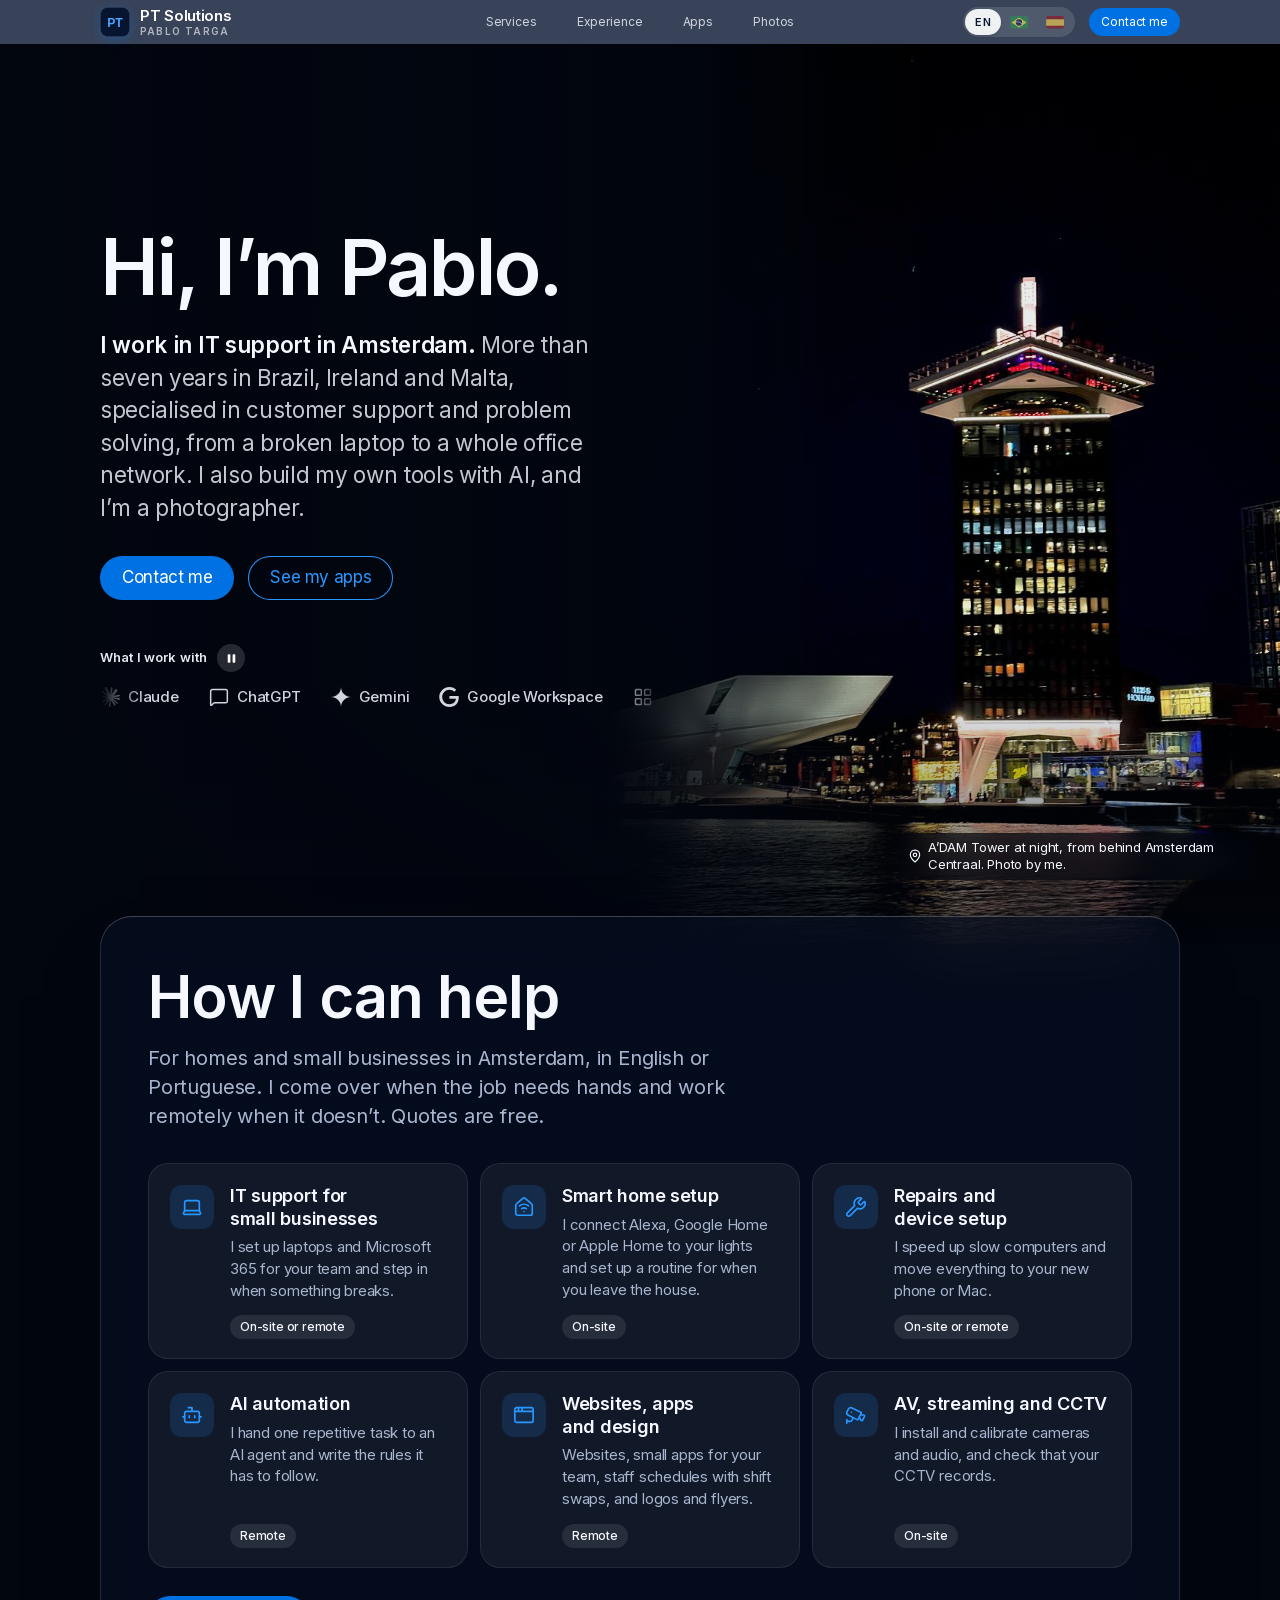
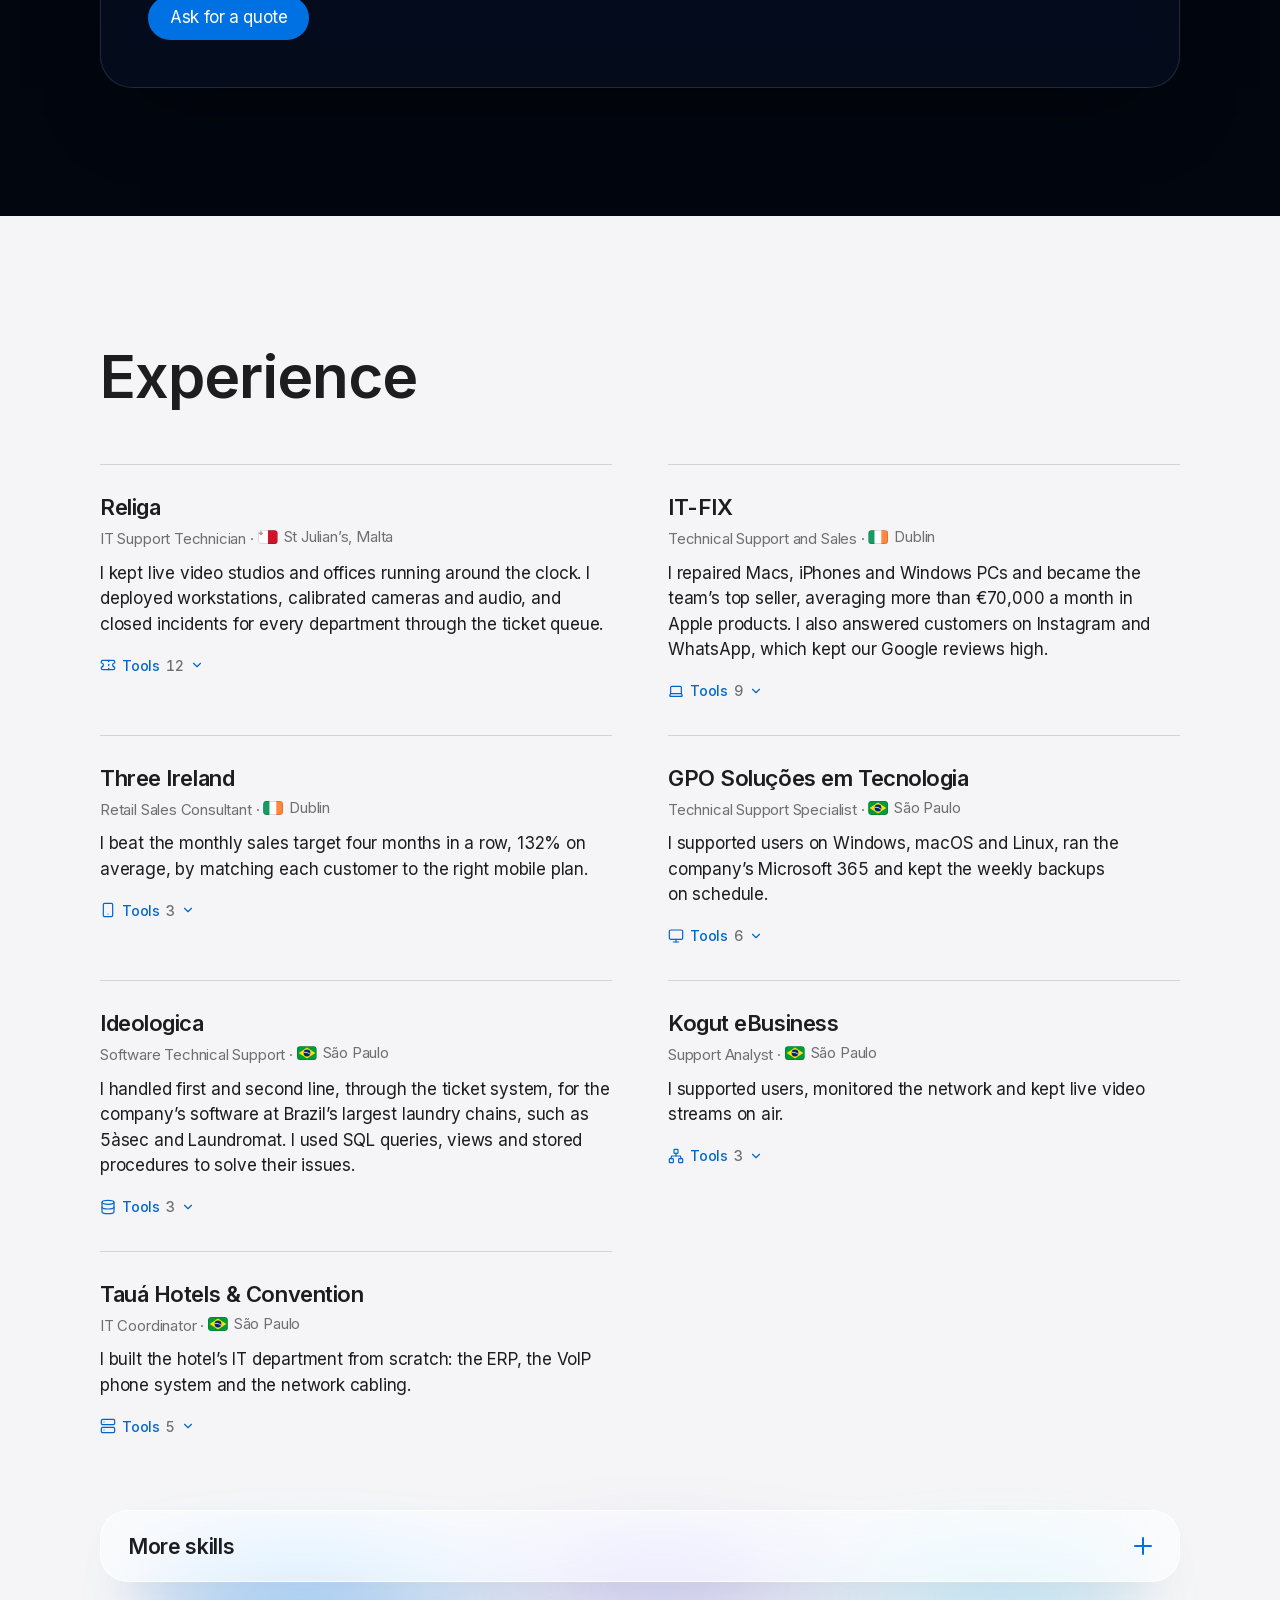
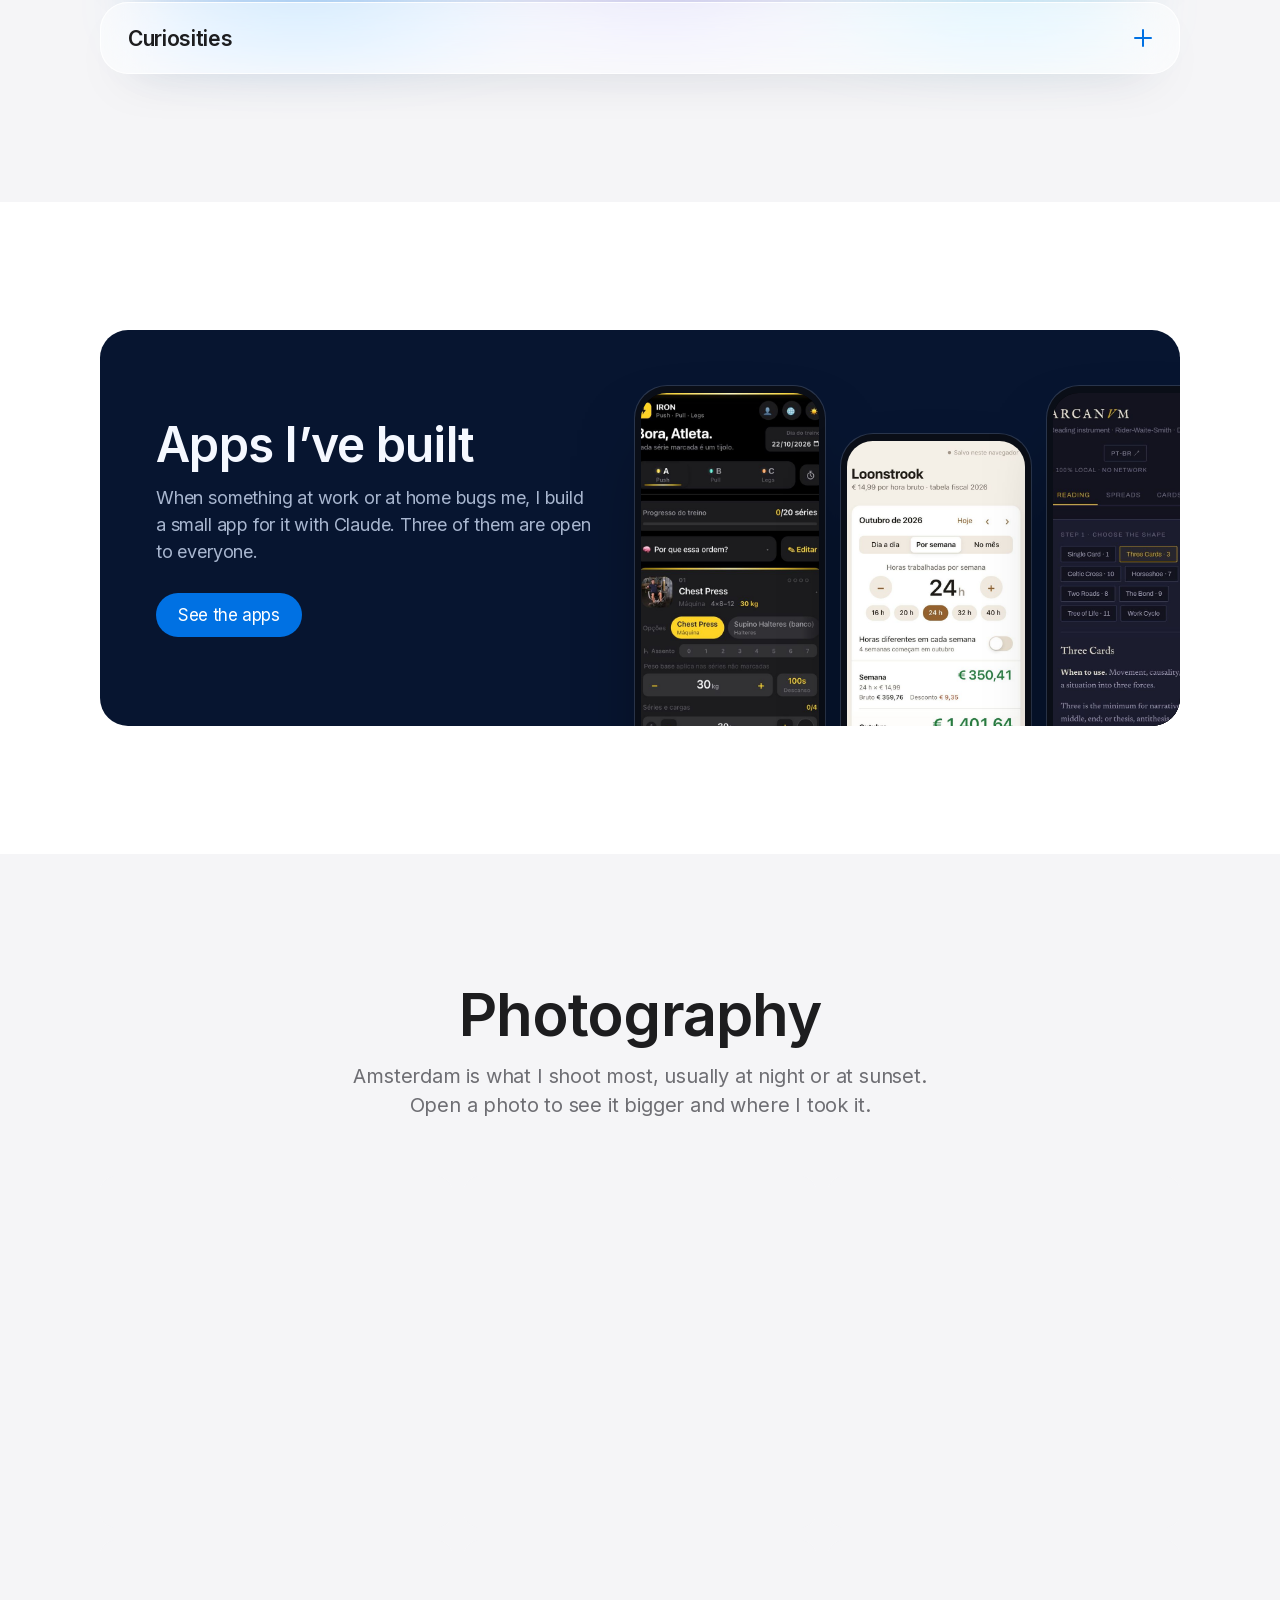
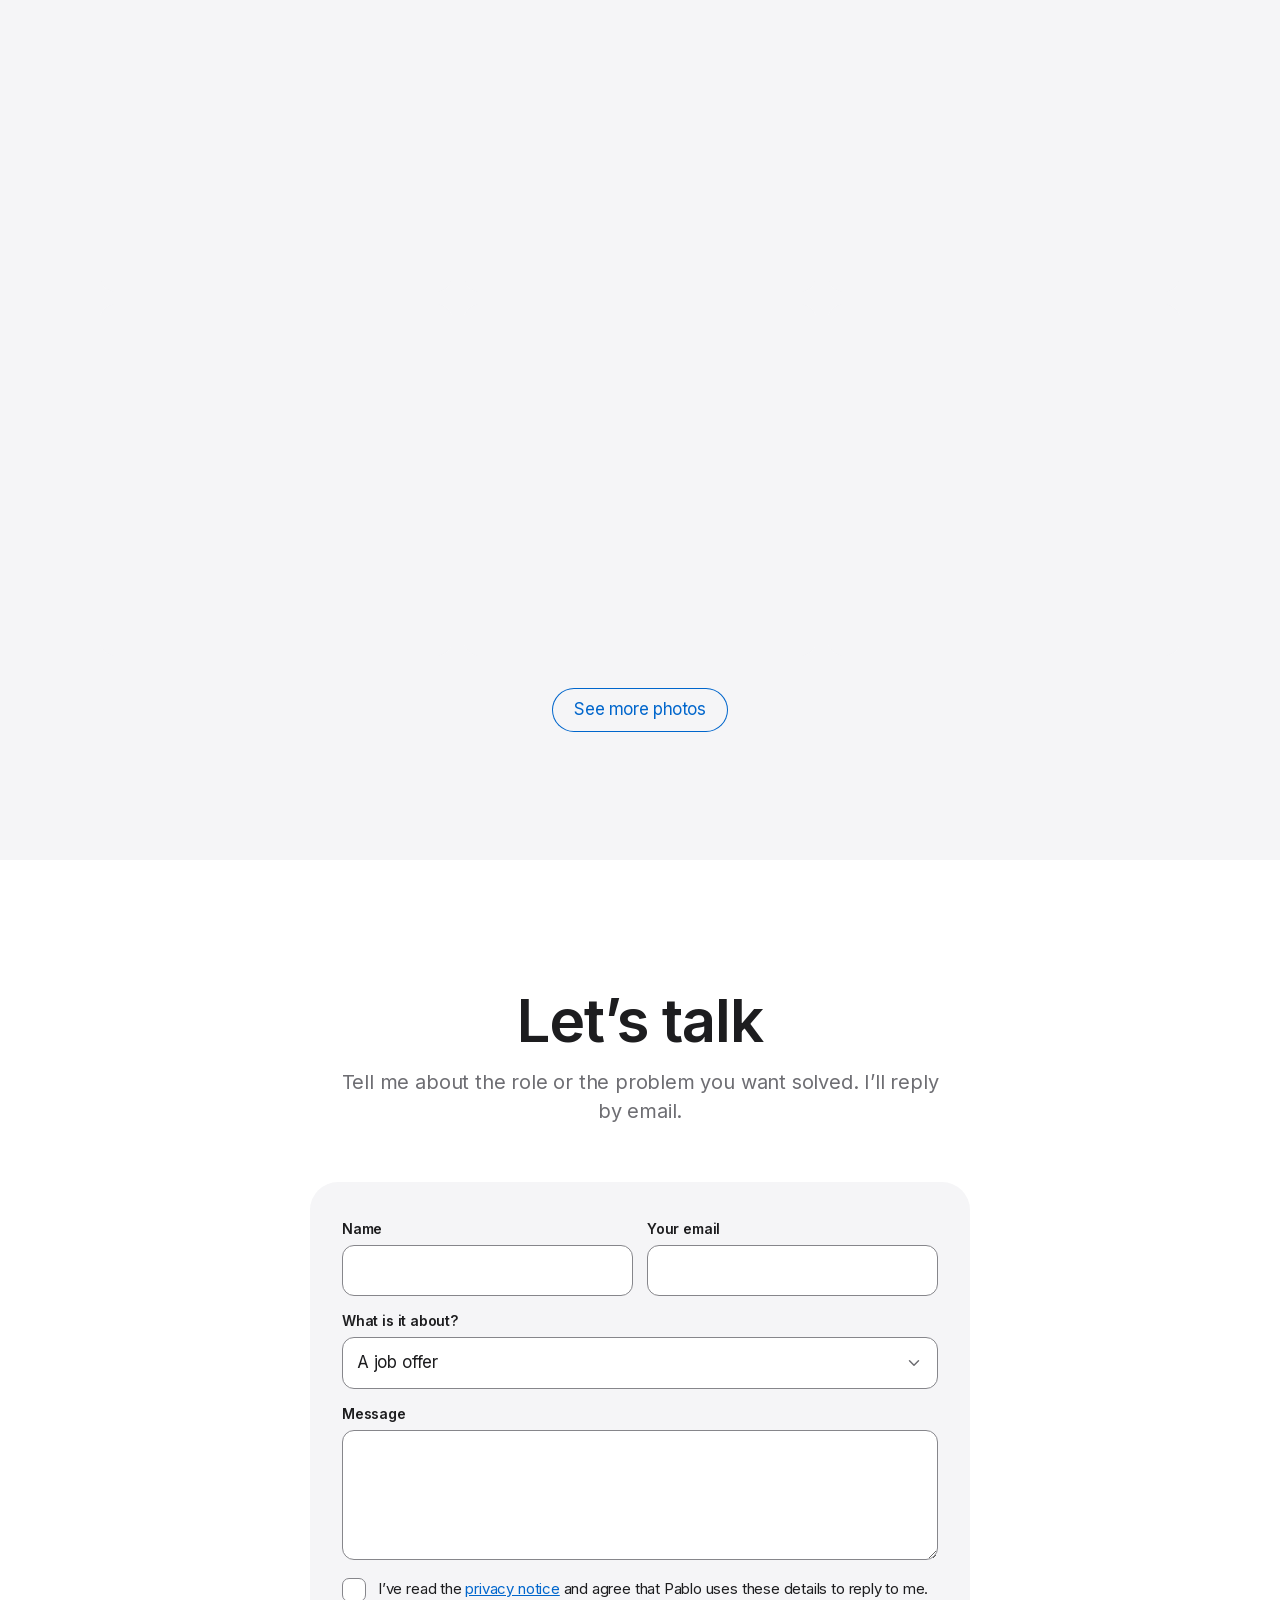
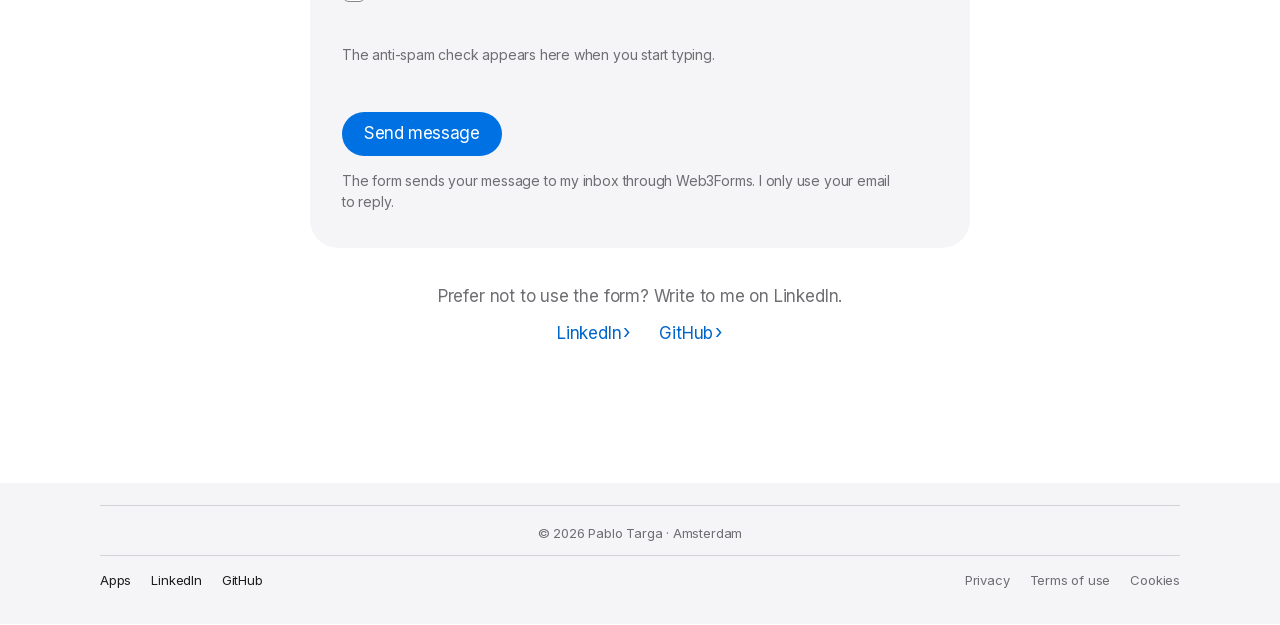
==== commit ba9852a2: "Site audit fixes: captcha on first keystroke, clearer form errors, pause button for the logo strip -" ====
--- a/index.html
+++ b/index.html
@@ -45,16 +45,16 @@
 <!-- Estilo (site.css) e comportamento (boot.js e site.js). O ?v=N obriga o navegador a baixar a
      versão nova: suba o N em TODAS as páginas quando mudar um desses arquivos
      (ou rode FERRAMENTAS/nova-versao.py). -->
-<link rel="stylesheet" href="assets/css/site.css?v=31">
-<script src="assets/js/boot.js?v=31"></script>
-<script src="assets/js/site.js?v=31" defer></script>
+<link rel="stylesheet" href="assets/css/site.css?v=33">
+<script src="assets/js/boot.js?v=33"></script>
+<script src="assets/js/site.js?v=33" defer></script>
 <!-- Dados para o Google (JSON-LD): quem você é, cargo, serviços e perfis. Não aparece na tela. -->
 <script type="application/ld+json">
 {
   "@context": "https://schema.org",
   "@graph": [
     { "@type": "WebSite", "@id": "https://pablomtarga.github.io/#site", "url": "https://pablomtarga.github.io/", "name": "Pablo Targa", "inLanguage": ["en", "pt-BR", "es"] },
-    { "@type": "ProfilePage", "url": "https://pablomtarga.github.io/", "isPartOf": { "@id": "https://pablomtarga.github.io/#site" }, "dateModified": "2026-10-24", "mainEntity": { "@id": "https://pablomtarga.github.io/#pablo" } },
+    { "@type": "ProfilePage", "url": "https://pablomtarga.github.io/", "isPartOf": { "@id": "https://pablomtarga.github.io/#site" }, "dateModified": "2026-11-06", "mainEntity": { "@id": "https://pablomtarga.github.io/#pablo" } },
     {
       "@type": "Person",
       "@id": "https://pablomtarga.github.io/#pablo",
@@ -161,7 +161,11 @@
       <a class="btn btn--ghost" href="apps.html"><span class="en">See my apps</span><span class="pt">Ver meus apps</span><span class="es">Ver mis apps</span></a>
     </div>
     <div class="tools rise d3">
-      <h2 class="tools__h"><span class="en">What I work with</span><span class="pt">Com o que eu trabalho</span><span class="es">Con qué trabajo</span></h2>
+      <div class="tools__top">
+        <h2 class="tools__h"><span class="en">What I work with</span><span class="pt">Com o que eu trabalho</span><span class="es">Con qué trabajo</span></h2>
+        <!-- pausa e volta a faixa de logos (site.js, seção 6) -->
+        <button class="tools__toggle" type="button" aria-pressed="false" aria-label="Pause the moving logos" data-attr="aria-label" data-en="Pause the moving logos" data-pt="Pausar os logos em movimento" data-es="Pausar los logos en movimiento"><svg class="ic-pause" aria-hidden="true"><use href="#ic-pause"/></svg><svg class="ic-play" aria-hidden="true"><use href="#ic-play"/></svg></button>
+      </div>
       <div class="marquee">
         <ul class="marquee__track"><li class="tool"><svg class="si" fill="currentColor" aria-hidden="true"><use href="#si-claude"/></svg><span>Claude</span></li><li class="tool"><svg class="lu" aria-hidden="true"><use href="#lu-message-square"/></svg><span>ChatGPT</span></li><li class="tool"><svg class="si" fill="currentColor" aria-hidden="true"><use href="#si-googlegemini"/></svg><span>Gemini</span></li><li class="tool"><svg class="si" fill="currentColor" aria-hidden="true"><use href="#si-google"/></svg><span>Google Workspace</span></li><li class="tool"><svg class="lu" aria-hidden="true"><use href="#lu-layout-grid"/></svg><span>Microsoft 365</span></li><li class="tool"><svg class="lu" aria-hidden="true"><use href="#lu-image"/></svg><span>Adobe Photoshop</span></li><li class="tool"><svg class="lu" aria-hidden="true"><use href="#lu-film"/></svg><span>Adobe Premiere</span></li><li class="tool"><svg class="si" fill="currentColor" aria-hidden="true"><use href="#si-apple"/></svg><span>Apple</span></li><li class="tool"><svg class="lu" aria-hidden="true"><use href="#lu-house"/></svg><span>Apple Home</span></li><li class="tool"><svg class="si" fill="currentColor" aria-hidden="true"><use href="#si-googlehome"/></svg><span>Google Home</span></li><li class="tool"><svg class="lu" aria-hidden="true"><use href="#lu-speaker"/></svg><span>Alexa</span></li><li class="tool"><svg class="si" fill="currentColor" aria-hidden="true"><use href="#si-whatsapp"/></svg><span>WhatsApp Business</span></li><li class="tool"><svg class="si" fill="currentColor" aria-hidden="true"><use href="#si-github"/></svg><span>GitHub</span></li><li class="tool"><svg class="lu" aria-hidden="true"><use href="#lu-bot"/></svg><span><span class="en">AI agents</span><span class="pt">Agentes de IA</span><span class="es">Agentes de IA</span></span></li></ul>
         <ul class="marquee__track" aria-hidden="true"><li class="tool"><svg class="si" fill="currentColor" aria-hidden="true"><use href="#si-claude"/></svg><span>Claude</span></li><li class="tool"><svg class="lu" aria-hidden="true"><use href="#lu-message-square"/></svg><span>ChatGPT</span></li><li class="tool"><svg class="si" fill="currentColor" aria-hidden="true"><use href="#si-googlegemini"/></svg><span>Gemini</span></li><li class="tool"><svg class="si" fill="currentColor" aria-hidden="true"><use href="#si-google"/></svg><span>Google Workspace</span></li><li class="tool"><svg class="lu" aria-hidden="true"><use href="#lu-layout-grid"/></svg><span>Microsoft 365</span></li><li class="tool"><svg class="lu" aria-hidden="true"><use href="#lu-image"/></svg><span>Adobe Photoshop</span></li><li class="tool"><svg class="lu" aria-hidden="true"><use href="#lu-film"/></svg><span>Adobe Premiere</span></li><li class="tool"><svg class="si" fill="currentColor" aria-hidden="true"><use href="#si-apple"/></svg><span>Apple</span></li><li class="tool"><svg class="lu" aria-hidden="true"><use href="#lu-house"/></svg><span>Apple Home</span></li><li class="tool"><svg class="si" fill="currentColor" aria-hidden="true"><use href="#si-googlehome"/></svg><span>Google Home</span></li><li class="tool"><svg class="lu" aria-hidden="true"><use href="#lu-speaker"/></svg><span>Alexa</span></li><li class="tool"><svg class="si" fill="currentColor" aria-hidden="true"><use href="#si-whatsapp"/></svg><span>WhatsApp Business</span></li><li class="tool"><svg class="si" fill="currentColor" aria-hidden="true"><use href="#si-github"/></svg><span>GitHub</span></li><li class="tool"><svg class="lu" aria-hidden="true"><use href="#lu-bot"/></svg><span><span class="en">AI agents</span><span class="pt">Agentes de IA</span><span class="es">Agentes de IA</span></span></li></ul>
@@ -634,6 +638,8 @@
   <symbol id="lu-house" viewBox="0 0 24 24"><path d="M15 21v-8a1 1 0 0 0-1-1h-4a1 1 0 0 0-1 1v8"/><path d="M3 10a2 2 0 0 1 .709-1.528l7-6a2 2 0 0 1 2.582 0l7 6A2 2 0 0 1 21 10v9a2 2 0 0 1-2 2H5a2 2 0 0 1-2-2z"/></symbol>
   <symbol id="lu-map-pin" viewBox="0 0 24 24"><path d="M20 10c0 4.993-5.539 10.193-7.399 11.799a1 1 0 0 1-1.202 0C9.539 20.193 4 14.993 4 10a8 8 0 0 1 16 0"/><circle cx="12" cy="10" r="3"/></symbol>
   <symbol id="lu-sparkles" viewBox="0 0 24 24"><path d="M11.017 2.814a1 1 0 0 1 1.966 0l1.051 5.558a2 2 0 0 0 1.594 1.594l5.558 1.051a1 1 0 0 1 0 1.966l-5.558 1.051a2 2 0 0 0-1.594 1.594l-1.051 5.558a1 1 0 0 1-1.966 0l-1.051-5.558a2 2 0 0 0-1.594-1.594l-5.558-1.051a1 1 0 0 1 0-1.966l5.558-1.051a2 2 0 0 0 1.594-1.594z"/><path d="M20 2v4"/><path d="M22 4h-4"/><circle cx="4" cy="20" r="2"/></symbol>
+  <symbol id="ic-pause" viewBox="0 0 24 24"><rect x="5" y="4" width="5" height="16" rx="1.5"/><rect x="14" y="4" width="5" height="16" rx="1.5"/></symbol>
+  <symbol id="ic-play" viewBox="0 0 24 24"><path d="M7 4.6v14.8a1 1 0 0 0 1.5.9l12-7.4a1 1 0 0 0 0-1.8l-12-7.4A1 1 0 0 0 7 4.6z"/></symbol>
   <symbol id="lu-x" viewBox="0 0 24 24"><path d="M18 6 6 18"/><path d="m6 6 12 12"/></symbol>
   <symbol id="si-facebook" viewBox="0 0 24 24"><path d="M9.101 23.691v-7.98H6.627v-3.667h2.474v-1.58c0-4.085 1.848-5.978 5.858-5.978.401 0 .955.042 1.468.103a8.68 8.68 0 0 1 1.141.195v3.325a8.623 8.623 0 0 0-.653-.036 26.805 26.805 0 0 0-.733-.009c-.707 0-1.259.096-1.675.309a1.686 1.686 0 0 0-.679.622c-.258.42-.374.995-.374 1.752v1.297h3.919l-.386 2.103-.287 1.564h-3.246v8.245C19.396 23.238 24 18.179 24 12.044c0-6.627-5.373-12-12-12s-12 5.373-12 12c0 5.628 3.874 10.35 9.101 11.647Z"/></symbol>
   <symbol id="si-google" viewBox="0 0 24 24"><path d="M12.48 10.92v3.28h7.84c-.24 1.84-.853 3.187-1.787 4.133-1.147 1.147-2.933 2.4-6.053 2.4-4.827 0-8.6-3.893-8.6-8.72s3.773-8.72 8.6-8.72c2.6 0 4.507 1.027 5.907 2.347l2.307-2.307C18.747 1.44 16.133 0 12.48 0 5.867 0 .307 5.387.307 12s5.56 12 12.173 12c3.573 0 6.267-1.173 8.373-3.36 2.16-2.16 2.84-5.213 2.84-7.667 0-.76-.053-1.467-.173-2.053H12.48z"/></symbol>
@@ -642,8 +648,8 @@
   <symbol id="si-tiktok" viewBox="0 0 24 24"><path d="M12.525.02c1.31-.02 2.61-.01 3.91-.02.08 1.53.63 3.09 1.75 4.17 1.12 1.11 2.7 1.62 4.24 1.79v4.03c-1.44-.05-2.89-.35-4.2-.97-.57-.26-1.1-.59-1.62-.93-.01 2.92.01 5.84-.02 8.75-.08 1.4-.54 2.79-1.35 3.94-1.31 1.92-3.58 3.17-5.91 3.21-1.43.08-2.86-.31-4.08-1.03-2.02-1.19-3.44-3.37-3.65-5.71-.02-.5-.03-1-.01-1.49.18-1.9 1.12-3.72 2.58-4.96 1.66-1.44 3.98-2.13 6.15-1.72.02 1.48-.04 2.96-.04 4.44-.99-.32-2.15-.23-3.02.37-.63.41-1.11 1.04-1.36 1.75-.21.51-.15 1.07-.14 1.61.24 1.64 1.82 3.02 3.5 2.87 1.12-.01 2.19-.66 2.77-1.61.19-.33.4-.67.41-1.06.1-1.79.06-3.57.07-5.36.01-4.03-.01-8.05.02-12.07z"/></symbol>
   <symbol id="si-x" viewBox="0 0 24 24"><path d="M14.234 10.162 22.977 0h-2.072l-7.591 8.824L7.251 0H.258l9.168 13.343L.258 24H2.33l8.016-9.318L16.749 24h6.993zm-2.837 3.299-.929-1.329L3.076 1.56h3.182l5.965 8.532.929 1.329 7.754 11.09h-3.182z"/></symbol>
   <symbol id="fl-br" viewBox="0 0 20 14"><rect width="20" height="14" fill="#009c3b"/><path d="M10 1.6 18.3 7 10 12.4 1.7 7z" fill="#ffdf00"/><circle cx="10" cy="7" r="3.4" fill="#002776"/><path d="M6.75 6.3a8 8 0 0 1 6.55 2" fill="none" stroke="#fff" stroke-width=".75"/></symbol>
-  <symbol id="fl-ie" viewBox="0 0 30 15"><rect width="10" height="15" fill="#169b62"/><rect x="10" width="10" height="15" fill="#fff"/><rect x="20" width="10" height="15" fill="#ff883e"/></symbol>
-  <symbol id="fl-mt" viewBox="0 0 30 20"><rect width="15" height="20" fill="#fff"/><rect x="15" width="15" height="20" fill="#cf142b"/><path d="M3.6 2.4h1.8v1.5h1.5v1.8H5.4v1.5H3.6V5.7H2.1V3.9h1.5z" fill="#a8a8a8" stroke="#cf142b" stroke-width=".35"/></symbol>
+  <symbol id="fl-ie" viewBox="0 0 30 15" preserveAspectRatio="none"><rect width="10" height="15" fill="#169b62"/><rect x="10" width="10" height="15" fill="#fff"/><rect x="20" width="10" height="15" fill="#ff883e"/></symbol>
+  <symbol id="fl-mt" viewBox="0 0 30 20" preserveAspectRatio="none"><rect width="15" height="20" fill="#fff"/><rect x="15" width="15" height="20" fill="#cf142b"/><path d="M3.6 2.4h1.8v1.5h1.5v1.8H5.4v1.5H3.6V5.7H2.1V3.9h1.5z" fill="#a8a8a8" stroke="#cf142b" stroke-width=".35"/></symbol>
 </svg>
 </body>
 </html>
--- a/assets/css/site.css
+++ b/assets/css/site.css
@@ -133,8 +133,9 @@
 *, *::before, *::after { box-sizing: border-box; }
 html { -webkit-text-size-adjust: 100%; text-size-adjust: 100%; }
 @media (prefers-reduced-motion: no-preference) { html { scroll-behavior: smooth; } }
-/* ao pular para uma seção pelo menu, ela não fica escondida atrás da barra do topo */
-main, main [id] { scroll-margin-top: calc(var(--nav-h) + 12px); }
+/* nada fica escondido atrás da barra do topo: nem a seção aberta pelo menu, nem o que
+   recebe o foco do teclado (Tab / Shift+Tab). O navegador rola o que for preciso. */
+html { scroll-padding-top: calc(var(--nav-h) + 12px); }
 body { margin: 0; background: var(--bg); color: var(--ink); font-family: var(--font); font-size: 17px; line-height: 1.5; letter-spacing: -0.011em; -webkit-font-smoothing: antialiased; -moz-osx-font-smoothing: grayscale; text-rendering: optimizeLegibility; }
 html.menu-open { overflow: hidden; }
 h1, h2, h3, h4, p, ul, ol, figure, dl, dd { margin: 0; }
@@ -327,7 +328,18 @@
 .marquee { display: flex; overflow: hidden; margin-top: 14px; -webkit-mask-image: linear-gradient(90deg, transparent, #000 8%, #000 92%, transparent); mask-image: linear-gradient(90deg, transparent, #000 8%, #000 92%, transparent); }
 /* 45s = tempo de uma volta completa. Número maior = faixa mais lenta. */
 .marquee__track { display: flex; flex: none; gap: 30px; padding-right: 30px; animation: marquee 45s linear infinite; }
-.marquee:hover .marquee__track { animation-play-state: paused; }
+.marquee:hover .marquee__track, .tools.is-paused .marquee__track { animation-play-state: paused; }
+/* botão redondo de pausar/tocar ao lado do título (regra de acessibilidade: o que se mexe
+   sozinho precisa ter como parar). O site.js liga a classe .is-paused no .tools. */
+.tools__top { display: flex; align-items: center; gap: 10px; }
+.tools__toggle { display: grid; place-items: center; width: 28px; height: 28px; padding: 0; border: 0; border-radius: 50%; background: rgba(255, 255, 255, 0.14); color: #fff; cursor: pointer; transition: background-color 0.2s var(--ease-apple); }
+.tools__toggle:hover { background: rgba(255, 255, 255, 0.26); }
+.tools__toggle svg { width: 13px; height: 13px; fill: currentColor; }
+.tools__toggle .ic-play, .tools.is-paused .tools__toggle .ic-pause { display: none; }
+.tools.is-paused .tools__toggle .ic-play { display: block; }
+/* área de toque maior que o círculo, sem mudar o desenho */
+.tools__toggle { position: relative; }
+.tools__toggle::after { content: ''; position: absolute; inset: -8px; }
 .tool { display: inline-flex; align-items: center; gap: 8px; flex: none; font-size: 15px; font-weight: 500; color: rgba(245, 248, 255, 0.86); white-space: nowrap; }
 .tool svg { width: 20px; height: 20px; flex: none; }
 .tool .lu { fill: none; stroke: currentColor; stroke-width: 1.8; stroke-linecap: round; stroke-linejoin: round; }
@@ -337,6 +349,7 @@
   .marquee { -webkit-mask-image: none; mask-image: none; }
   .marquee__track { flex: 1; flex-wrap: wrap; gap: 12px 24px; padding: 0; animation: none; }
   .marquee__track[aria-hidden] { display: none; }
+  .tools__toggle { display: none; }  /* a faixa já fica parada: o botão não serve para nada */
 }
 
 
@@ -379,6 +392,8 @@
 /* bandeira + cidade */
 .job__place { display: inline-flex; align-items: center; gap: 6px; white-space: nowrap; }
 .flag { width: 20px; height: 14px; flex: none; border-radius: 3px; clip-path: inset(0 round 3px); }
+/* contorno fino: o branco das bandeiras (Malta, Irlanda) não some no fundo claro */
+.job__place .flag { outline: 1px solid rgba(0, 0, 0, 0.14); outline-offset: -1px; }
 .job__meta + p { margin-top: 10px; max-width: 52ch; }
 /* botão "Tools" de cada emprego: abre e fecha a lista de ferramentas. É um <details>;
    o movimento suave vem do site.js (seção 9, o mesmo das gavetas). Fica discreto, como
@@ -474,7 +489,7 @@
 .cur p { margin-top: 6px; font-size: 15px; line-height: 1.45; color: #48484d; }
 /* os emojis animam 2 vezes quando a gaveta abre, e de novo enquanto o mouse estiver em cima.
    cup = xícara balançando com vapor; clap = claquete batendo; flip = cambalhota;
-   flash = câmera disparando o flash; code = notebook com o selo </>; toss = panela sacudida */
+   flash = câmera disparando o flash; code = notebook digitando; toss = panela sacudida */
 @media (prefers-reduced-motion: no-preference) {
   .cur--cup .emo { animation: cup 3s ease-in-out 2; transform-origin: 50% 90%; }
   .cur--cup .cur__ic::before, .cur--cup .cur__ic::after { content: ''; position: absolute; top: 2px; width: 3px; height: 12px; border-radius: 3px; background: rgba(110, 110, 115, 0.5); opacity: 0; animation: steam 2.4s ease-out 3; }
@@ -491,11 +506,9 @@
   .cur--flash .cur__ic::before { content: ''; position: absolute; inset: 4px; border-radius: 16px; background: radial-gradient(circle at 60% 40%, rgba(255, 214, 10, 0.8), rgba(255, 214, 10, 0) 62%); opacity: 0; animation: flash 2.8s ease-out 2; }
   .cur--flash:hover .emo { animation: snap-again 1.6s ease-in-out infinite; }
   .cur--flash:hover .cur__ic::before { animation: flash-again 1.6s ease-out infinite; }
-  /* notebook: "digita" e aparece o selo </> no canto */
+  /* notebook: "digita" (pulinhos). O selo azul </> que aparecia no canto saiu a pedido do Pablo (06/11) */
   .cur--code .emo { animation: type 2.4s ease-in-out 2; }
-  .cur--code .cur__ic::after { content: '</>'; position: absolute; top: -6px; right: -8px; padding: 2px 6px; border-radius: 8px; background: var(--blue); color: #fff; font: 600 11px/1.3 var(--font); opacity: 0; animation: code 2.4s ease-out 2; }
   .cur--code:hover .emo { animation: type-again 1.2s ease-in-out infinite; }
-  .cur--code:hover .cur__ic::after { animation: code-again 2.4s ease-out infinite; }
   /* panela: inclina e joga a comida para cima, como quem salteia */
   .cur--toss .emo { animation: toss 2.6s cubic-bezier(0.3, 0, 0.3, 1) 2; transform-origin: 30% 80%; }
   .cur--toss:hover .emo { animation: toss-again 1.4s cubic-bezier(0.3, 0, 0.3, 1) infinite; }
@@ -514,8 +527,6 @@
 @keyframes flash-again { 0%, 38% { opacity: 0; transform: scale(0.6); } 46% { opacity: 1; transform: scale(1.08); } 80%, 100% { opacity: 0; transform: scale(1.2); } }
 @keyframes type { 0%, 50%, 100% { transform: translateY(0); } 12%, 32% { transform: translateY(-3px); } 22%, 42% { transform: translateY(0); } }
 @keyframes type-again { 0%, 100% { transform: translateY(0); } 25%, 75% { transform: translateY(-3px); } 50% { transform: translateY(0); } }
-@keyframes code { 0%, 12% { opacity: 0; transform: translateY(6px) scale(0.8); } 26%, 76% { opacity: 1; transform: none; } 100% { opacity: 0; transform: translateY(-4px); } }
-@keyframes code-again { 0%, 12% { opacity: 0; transform: translateY(6px) scale(0.8); } 26%, 76% { opacity: 1; transform: none; } 100% { opacity: 0; transform: translateY(-4px); } }
 @keyframes toss { 0%, 50%, 100% { transform: translateY(0) rotate(0); } 58% { transform: translateY(2px) rotate(-10deg); } 67% { transform: translateY(-10px) rotate(6deg); } 77% { transform: translateY(0) rotate(-2deg); } 85% { transform: rotate(0); } }
 @keyframes toss-again { 0%, 20%, 100% { transform: translateY(0) rotate(0); } 34% { transform: translateY(2px) rotate(-10deg); } 50% { transform: translateY(-10px) rotate(6deg); } 66% { transform: translateY(0) rotate(-2deg); } 80% { transform: rotate(0); } }
 
@@ -562,7 +573,8 @@
 
 /* álbum: janela com todas as fotos, aberta pelo botão "Ver mais fotos".
    Ocupa a tela toda e rola por dentro; o título fica preso no topo. */
-html:has(.album[open]) { overflow: hidden; }
+/* com o álbum ou a foto ampliada aberta, a página de trás não rola */
+html:has(.album[open], .lightbox[open]) { overflow: hidden; }
 .album { width: 100%; height: 100%; max-width: none; max-height: none; margin: 0; padding: 0 0 64px; border: 0; overflow-y: auto; overscroll-behavior: contain; scroll-padding-top: 108px; background: var(--navy-950); color: var(--on-dark); }
 .album::backdrop { background: var(--navy-950); }
 .album :focus-visible { outline-color: var(--blue-on-dark); }
@@ -576,6 +588,9 @@
 /* janela da foto ampliada, com o local e os botões ‹ › × */
 .lightbox { width: 100%; height: 100%; max-width: none; max-height: none; margin: 0; padding: 64px 84px 48px; border: 0; background: rgba(2, 6, 15, 0.86); -webkit-backdrop-filter: blur(18px); backdrop-filter: blur(18px); color: var(--on-dark); }
 .lightbox[open] { display: grid; place-items: center; }
+/* no celular, o arraste para o lado fica com o site.js (passa a foto); o navegador só
+   cuida de rolar para cima/baixo e do zoom com dois dedos */
+.lightbox { touch-action: pan-y pinch-zoom; }
 .lightbox::backdrop { background: transparent; }
 .lightbox__fig { margin: 0; display: grid; justify-items: center; max-width: 100%; }
 .lightbox__img.is-loading { opacity: 0.25; }
@@ -840,7 +855,8 @@
   .agent > div:first-child > .agent__label, .agent > div:first-child > .agent__name { grid-column: 1; }
   .agent > div:first-child > div { grid-column: 2; grid-row: 1 / span 2; }
   .agent > div:nth-child(2) { border-left: 0; }
-  .contact { grid-template-columns: 1fr; }
+  /* :not(): a versão centralizada da página inicial mantém os 660px de largura */
+  .contact:not(.contact--center) { grid-template-columns: 1fr; }
   .teaser { grid-template-columns: 1fr; padding: 48px 40px 0; }
   .teaser .cta-row { padding-bottom: 0; }
   .teaser__phones { margin-bottom: -140px; }
